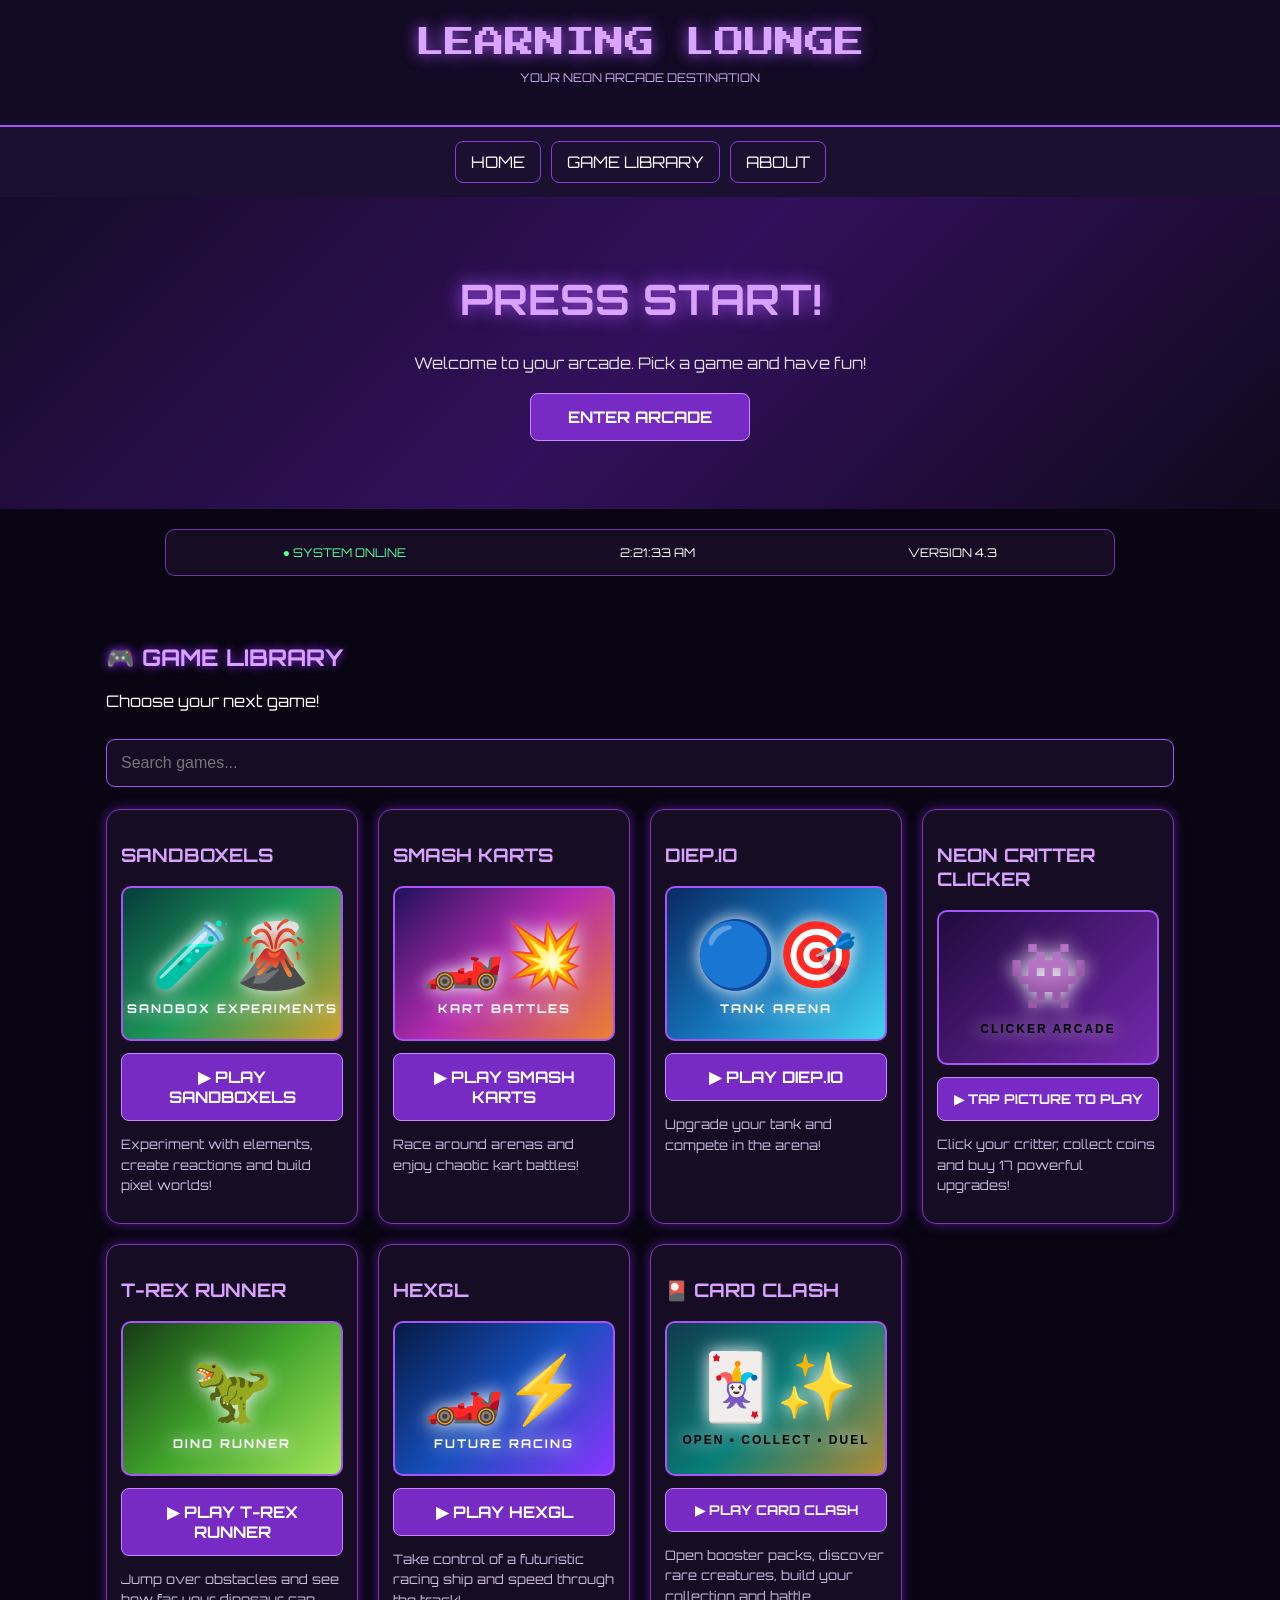
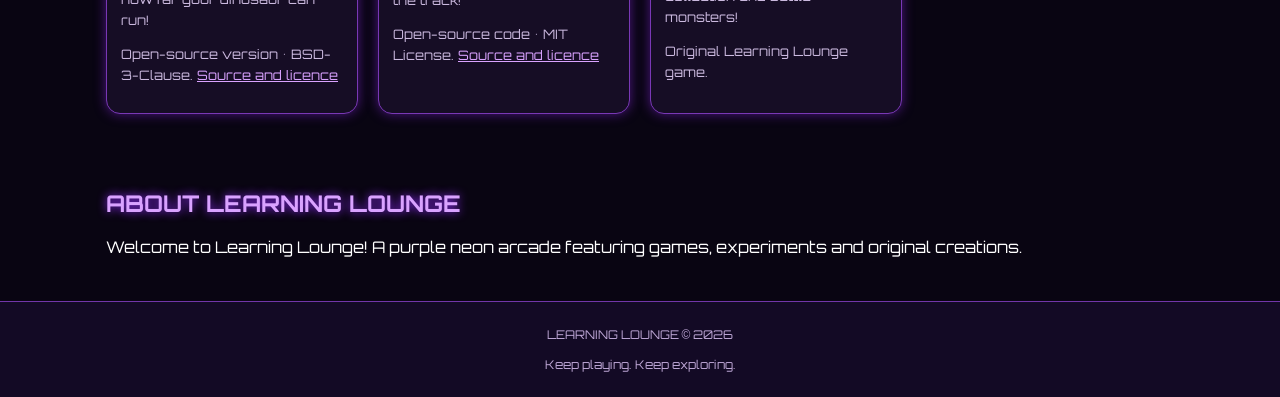
==== index.html @ 7ea5236a "index.html" ====
<!DOCTYPE html>
<html lang="en">
<head>
<meta charset="UTF-8">
<meta name="viewport" content="width=device-width, initial-scale=1">
<title>Learning Lounge 4.3</title>

<style>
@import url('https://fonts.googleapis.com/css2?family=Press+Start+2P&family=Orbitron:wght@400;700;900&display=swap');

*{box-sizing:border-box}

body{
  margin:0;
  background:#090512;
  color:white;
  font-family:Orbitron,Arial,sans-serif;
}

header{
  text-align:center;
  padding:28px 12px;
  background:#130a25;
  border-bottom:2px solid #a855f7;
}

.logo{
  color:#d8a5ff;
  font-family:'Press Start 2P',monospace;
  font-size:clamp(17px,4vw,30px);
  text-shadow:0 0 15px #a855f7;
}

header p{color:#c9a8e8;font-size:12px}

nav{
  display:flex;
  justify-content:center;
  flex-wrap:wrap;
  gap:10px;
  padding:14px;
  background:#1b1030;
}

nav a{
  color:white;
  text-decoration:none;
  padding:10px 15px;
  border:1px solid #873de0;
  border-radius:8px;
}

nav a:hover{background:#7628c9}

.hero{
  text-align:center;
  padding:48px 15px;
  background:linear-gradient(135deg,#160b29,#32105b,#10091d);
}

.hero h1{
  color:#d9a2ff;
  font-size:clamp(25px,5vw,42px);
  text-shadow:0 0 18px #a855f7;
}

.hero p{color:#ddd}

.status{
  margin:20px auto;
  max-width:950px;
  padding:15px;
  background:#160d25;
  border:1px solid #7136a9;
  border-radius:10px;
  display:flex;
  justify-content:space-around;
  flex-wrap:wrap;
  gap:10px;
  font-size:12px;
}

.online{color:#55ff9a}

section{
  max-width:1100px;
  margin:auto;
  padding:28px 16px;
}

.section-title{
  color:#d9a2ff;
  font-size:23px;
  text-shadow:0 0 10px #922cff;
}

#search{
  width:100%;
  padding:14px;
  margin:12px 0 22px;
  background:#160d25;
  border:1px solid #a855f7;
  border-radius:9px;
  color:white;
  font-size:16px;
}

.games{
  display:grid;
  grid-template-columns:repeat(auto-fit,minmax(230px,1fr));
  gap:20px;
}

.game-card{
  background:#160d25;
  border:1px solid #7938b5;
  border-radius:14px;
  padding:14px;
  box-shadow:0 0 12px #4c1680;
  transition:.2s;
}

.game-card:hover{
  transform:translateY(-4px);
  box-shadow:0 0 22px #963dff;
}

.game-card h3{color:#d9a2ff}

.game-card p{
  color:#cbb9df;
  font-size:13px;
  line-height:1.6;
}

.game-link{
  display:block;
  text-decoration:none;
  color:white;
}

.game-picture{
  height:155px;
  width:100%;
  border-radius:10px;
  border:2px solid #a855f7;
  display:flex;
  align-items:center;
  justify-content:center;
  flex-direction:column;
  gap:8px;
  overflow:hidden;
  font-size:65px;
  text-shadow:0 0 18px white;
  transition:.2s;
}

.game-picture:hover{filter:brightness(1.25)}

.game-picture small{
  font-size:12px;
  font-weight:bold;
  letter-spacing:2px;
}

.sandbox-art{background:linear-gradient(135deg,#063c3c,#1d9959,#d1a02b)}
.smash-art{background:linear-gradient(135deg,#21115c,#b52baf,#ed812e)}
.diep-art{background:linear-gradient(135deg,#092a63,#1675bc,#42d5ef)}
.critter-art{background:linear-gradient(135deg,#210b3e,#7427ad)}
.trex-art{background:linear-gradient(135deg,#153b16,#42a52c,#a5e65b)}
.hexgl-art{background:linear-gradient(135deg,#071b46,#174fbd,#8a35ff)}
.cards-art{background:linear-gradient(135deg,#123b50,#087e78,#b18b36)}

.play-button,.action-button{
  display:block;
  width:100%;
  margin-top:12px;
  padding:13px;
  background:#782ac5;
  border:1px solid #c78aff;
  border-radius:8px;
  color:white;
  font-weight:bold;
  text-align:center;
  cursor:pointer;
  font-family:Orbitron,Arial,sans-serif;
  text-decoration:none;
}

.play-button:hover,.action-button:hover{background:#a044ed}

.license-note{
  color:#a995bd;
  font-size:10px;
  line-height:1.5;
}

.license-note a{color:#d9a2ff}

.game-window{
  display:none;
  position:fixed;
  z-index:20;
  inset:0;
  background:#080410;
  overflow:auto;
  padding:12px;
}

.game-top{
  display:flex;
  align-items:center;
  justify-content:space-between;
  gap:8px;
  flex-wrap:wrap;
  max-width:1000px;
  margin:0 auto 15px;
}

.game-top h2{color:#d9a2ff;font-size:18px}

.game-top button{
  padding:10px;
  border:1px solid #a855f7;
  background:#35115b;
  color:white;
  border-radius:7px;
  cursor:pointer;
}

#clickerScreen{
  max-width:900px;
  margin:auto;
  text-align:center;
}

#coinCount{
  font-size:27px;
  color:#ffe66d;
  margin:15px;
}

.critter{
  font-size:100px;
  cursor:pointer;
  user-select:none;
  display:inline-block;
  padding:25px;
  border-radius:50%;
  background:#211039;
  border:3px solid #b45cff;
  box-shadow:0 0 30px #9b37ff;
  margin:20px;
  transition:.1s;
}

.critter:active{transform:scale(.92)}

.upgrades{
  display:grid;
  grid-template-columns:repeat(auto-fit,minmax(210px,1fr));
  gap:10px;
  margin:20px auto;
  text-align:left;
}

.upgrade{
  background:#190d2a;
  border:1px solid #7439a7;
  border-radius:9px;
  padding:12px;
}

.upgrade p{font-size:12px;color:#cbb9df}

.upgrade button{
  width:100%;
  margin-top:8px;
  padding:10px;
  background:#7025b5;
  color:white;
  border:0;
  border-radius:7px;
  cursor:pointer;
  font-weight:bold;
}

.upgrade button:disabled{opacity:.4;cursor:not-allowed}

#gameMessage{color:#cba3f4}

footer{
  text-align:center;
  padding:25px;
  background:#130a25;
  border-top:1px solid #7136a9;
  color:#bda6d5;
  font-size:12px;
}

/* CARD CLASH MONSTER THEME */

#cardGame{
  z-index:30;
  background:
    radial-gradient(ellipse at 50% 0%,#174b58 0%,#102b3a 38%,#07131f 100%);
}

#cardGame .game-top h2{color:#83f5df}

.card-game-content{
  max-width:1000px;
  margin:auto;
  text-align:center;
}

.card-logo{
  font-family:'Press Start 2P',monospace;
  color:#8effe6;
  font-size:clamp(20px,5vw,32px);
  text-shadow:0 0 18px #00d9bd;
  margin:25px 0;
}

.card-coins{
  color:#ffe66d;
  font-size:23px;
  font-weight:bold;
  margin:18px;
}

.card-tabs{
  display:flex;
  justify-content:center;
  flex-wrap:wrap;
  gap:9px;
  margin:20px 0;
}

.card-tabs button{
  padding:12px 16px;
  background:#123744;
  border:1px solid #3b9998;
  border-radius:8px;
  color:white;
  font-family:Orbitron;
  font-weight:bold;
  cursor:pointer;
}

.card-tabs button.active,
.card-tabs button:hover{background:#087e78}

.card-panel{
  display:none;
  background:linear-gradient(145deg,#102b3a,#0a1b29);
  border:1px solid #327b83;
  border-radius:14px;
  padding:18px;
  margin:15px 0;
  box-shadow:0 0 15px #00b9aa22;
}

.card-panel.active{display:block}

.card-button{
  padding:13px 20px;
  background:linear-gradient(90deg,#087e78,#16b6a2);
  color:white;
  border:1px solid #8effe6;
  border-radius:9px;
  font-family:Orbitron;
  font-weight:bold;
  cursor:pointer;
  margin:7px;
}

.card-button:disabled{opacity:.4;cursor:not-allowed}
.card-button:hover:not(:disabled){filter:brightness(1.2)}

.card-grid{
  display:grid;
  grid-template-columns:repeat(auto-fit,minmax(145px,1fr));
  gap:13px;
  margin-top:18px;
}

.collect-card{
  min-width:0;
  border:2px solid #777;
  border-radius:11px;
  padding:12px 7px;
  background:linear-gradient(160deg,#193d4b,#0b1b29);
  position:relative;
  overflow:hidden;
}

.collect-card h3{
  font-size:12px;
  margin:5px 0;
}

.collect-card p{
  font-size:10px;
  color:#d5c7e4;
  margin:6px 0;
}

.collect-card button{
  width:100%;
  padding:9px 3px;
  margin-top:7px;
  border:0;
  border-radius:6px;
  background:#087e78;
  color:white;
  font-family:Orbitron;
  font-size:10px;
  cursor:pointer;
}

.collect-card button:disabled{
  opacity:.4;
  cursor:not-allowed;
}

.creature-art{
  height:110px;
  display:flex;
  justify-content:center;
  align-items:center;
  margin:9px 0;
  border-radius:10px;
  font-size:68px;
  background:radial-gradient(circle,#5c9fa0,#214c5a 55%,#102532);
  text-shadow:0 5px 12px #000;
  box-shadow:inset 0 0 18px #80fff044;
}

.rarity-common{border-color:#aeb5c2}
.rarity-uncommon{border-color:#45d483}
.rarity-rare{border-color:#42a5ff}
.rarity-epic{border-color:#bd72ff;box-shadow:0 0 10px #8739c9}
.rarity-legendary{border-color:#ffd04c;box-shadow:0 0 12px #b77a17}
.rarity-mythic{border-color:#ff668e;box-shadow:0 0 15px #ff336e}
.rarity-godly{border-color:#ffb52e;box-shadow:0 0 20px #ffb52e;animation:godlyGlow 1.5s infinite alternate}
.rarity-secret{border-color:#ff347e;box-shadow:0 0 20px #a000ff;animation:secretGlow 1.2s infinite alternate}

.rarity-common .creature-art{background:linear-gradient(145deg,#354957,#8a9da6)}
.rarity-uncommon .creature-art{background:linear-gradient(145deg,#075a45,#3edc94)}
.rarity-rare .creature-art{background:linear-gradient(145deg,#104b91,#48baff)}
.rarity-epic .creature-art{background:linear-gradient(145deg,#492080,#b65cff)}
.rarity-legendary .creature-art{background:linear-gradient(145deg,#9a5b0c,#ffdb65)}
.rarity-mythic .creature-art{background:linear-gradient(145deg,#81204e,#ff75ba)}
.rarity-godly .creature-art{background:linear-gradient(145deg,#80600b,#fff09b)}
.rarity-secret .creature-art{background:linear-gradient(145deg,#241047,#a60070,#101020)}

@keyframes godlyGlow{
  from{box-shadow:0 0 8px #ffb52e}
  to{box-shadow:0 0 28px #fff000}
}

@keyframes secretGlow{
  from{box-shadow:0 0 10px #a000ff}
  to{box-shadow:0 0 30px #ff347e}
}

.rarity-label{
  font-size:10px;
  font-weight:bold;
  letter-spacing:1px;
}

.rarity-godly .rarity-label{color:#ffc84d}
.rarity-secret .rarity-label{color:#ff63a6}
.rarity-legendary .rarity-label{color:#ffdc65}
.rarity-mythic .rarity-label{color:#ff83a6}
.rarity-epic .rarity-label{color:#d49aff}
.rarity-rare .rarity-label{color:#70c5ff}
.rarity-uncommon .rarity-label{color:#65ed9a}

#packResults{
  display:grid;
  grid-template-columns:repeat(auto-fit,minmax(125px,1fr));
  gap:12px;
  margin:20px 0;
}

.pack-result-card{
  border:2px solid #888;
  border-radius:10px;
  padding:12px 5px;
  background:linear-gradient(160deg,#193d4b,#0b1b29);
  animation:reveal .4s ease-out;
}

@keyframes reveal{
  from{transform:scale(.5) rotateY(90deg);opacity:0}
  to{transform:scale(1);opacity:1}
}

.pack-result-card .creature-art{font-size:50px}
.pack-result-card h3{font-size:11px}
.pack-result-card p{font-size:10px}

#packMessage{
  min-height:25px;
  color:#b9fff0;
  font-size:13px;
}

.card-info{
  color:#a9d8d7;
  font-size:12px;
  line-height:1.7;
}

.card-empty{
  color:#a995bd;
  padding:25px;
}

/* FREE PACK COOLDOWN */

#superPackTimer{
  min-height:18px;
  margin:8px 0 0;
  color:#8effe6;
  font-size:10px;
  line-height:1.5;
}

/* DUEL ARENA */

#duelSetup,#duelBattle{
  max-width:850px;
  margin:auto;
}

.duel-pick-grid{
  display:grid;
  grid-template-columns:repeat(auto-fit,minmax(135px,1fr));
  gap:10px;
  margin:18px 0;
}

.duel-pick{
  background:#142f3c;
  border:2px solid #347d86;
  border-radius:12px;
  padding:12px 5px;
  color:white;
  cursor:pointer;
  font-family:Orbitron;
}

.duel-pick.selected{
  border-color:#8effe6;
  background:#12665f;
  box-shadow:0 0 14px #00d9bd88;
}

.duel-pick .creature-art{
  font-size:42px;
  height:70px;
}

.duel-fighters{
  display:grid;
  grid-template-columns:1fr 1fr;
  gap:12px;
  margin:20px 0;
}

.duel-fighter{
  background:#142f3c;
  border:2px solid #347d86;
  border-radius:12px;
  padding:12px;
  min-width:0;
}

.duel-fighter.active-fighter{
  border-color:#8effe6;
  box-shadow:0 0 15px #00d9bd66;
}

.duel-monster{
  font-size:65px;
  margin:10px;
}

.duel-health{
  width:100%;
  height:15px;
  background:#07131f;
  border-radius:20px;
  overflow:hidden;
  border:1px solid #56848b;
}

.duel-health-fill{
  height:100%;
  width:100%;
  background:linear-gradient(90deg,#13b96e,#8cff9e);
  transition:width .3s;
}

.duel-actions{
  display:flex;
  justify-content:center;
  flex-wrap:wrap;
  gap:8px;
  margin:18px 0;
}

.duel-log{
  min-height:65px;
  padding:14px;
  background:#071c28;
  border:1px solid #347d86;
  border-radius:10px;
  color:#b9fff0;
  line-height:1.7;
}

.duel-info{
  color:#a9d8d7;
  font-size:12px;
  line-height:1.7;
}

#duelMessage{
  color:#8effe6;
  min-height:25px;
}

@media(max-width:500px){
  .card-grid{grid-template-columns:repeat(2,minmax(0,1fr))}
  .card-panel{padding:12px}
  .card-tabs button{padding:10px;font-size:11px}
  .duel-fighters{grid-template-columns:1fr 1fr}
  .duel-monster{font-size:48px}
}
</style>
</head>

<body>

<header>
  <div class="logo">LEARNING LOUNGE</div>
  <p>YOUR NEON ARCADE DESTINATION</p>
</header>

<nav>
  <a href="#home">HOME</a>
  <a href="#library">GAME LIBRARY</a>
  <a href="#about">ABOUT</a>
</nav>

<div class="hero" id="home">
  <h1>PRESS START!</h1>
  <p>Welcome to your arcade. Pick a game and have fun!</p>
  <a class="play-button" href="#library" style="max-width:220px;margin:20px auto">
    ENTER ARCADE
  </a>
</div>

<div class="status">
  <span class="online">● SYSTEM ONLINE</span>
  <span id="clock">LOADING CLOCK...</span>
  <span>VERSION 4.3</span>
</div>

<section id="library">
  <h2 class="section-title">🎮 GAME LIBRARY</h2>
  <p>Choose your next game!</p>

  <input id="search" type="text"
    placeholder="Search games..."
    oninput="searchGames()">

  <div class="games" id="gameList">

    <div class="game-card" data-name="sandboxels sandbox simulation">
      <h3>SANDBOXELS</h3>
      <a class="game-link" href="https://neal.fun/sandboxels/" target="_blank" rel="noopener noreferrer">
        <div class="game-picture sandbox-art">🧪🌋<small>SANDBOX EXPERIMENTS</small></div>
        <span class="play-button">▶ PLAY SANDBOXELS</span>
      </a>
      <p>Experiment with elements, create reactions and build pixel worlds!</p>
    </div>

    <div class="game-card" data-name="smash karts racing cars battle">
      <h3>SMASH KARTS</h3>
      <a class="game-link" href="https://smashkarts.io/" target="_blank" rel="noopener noreferrer">
        <div class="game-picture smash-art">🏎️💥<small>KART BATTLES</small></div>
        <span class="play-button">▶ PLAY SMASH KARTS</span>
      </a>
      <p>Race around arenas and enjoy chaotic kart battles!</p>
    </div>

    <div class="game-card" data-name="diep io tank shooter">
      <h3>DIEP.IO</h3>
      <a class="game-link" href="https://diep.io/" target="_blank" rel="noopener noreferrer">
        <div class="game-picture diep-art">🔵🎯<small>TANK ARENA</small></div>
        <span class="play-button">▶ PLAY DIEP.IO</span>
      </a>
      <p>Upgrade your tank and compete in the arena!</p>
    </div>

    <div class="game-card" data-name="neon critter clicker arcade">
      <h3>NEON CRITTER CLICKER</h3>
      <button onclick="openGame()" style="padding:0;border:0;background:none;width:100%;cursor:pointer">
        <div class="game-picture critter-art">👾<small>CLICKER ARCADE</small></div>
        <span class="play-button">▶ TAP PICTURE TO PLAY</span>
      </button>
      <p>Click your critter, collect coins and buy 17 powerful upgrades!</p>
    </div>

    <div class="game-card" data-name="t rex trex dinosaur runner running">
      <h3>T-REX RUNNER</h3>
      <a class="game-link" href="https://wayou.github.io/t-rex-runner/" target="_blank" rel="noopener noreferrer">
        <div class="game-picture trex-art">🦖<small>DINO RUNNER</small></div>
        <span class="play-button">▶ PLAY T-REX RUNNER</span>
      </a>
      <p>Jump over obstacles and see how far your dinosaur can run!</p>
      <p class="license-note">
        Open-source version • BSD-3-Clause.
        <a href="https://github.com/wayou/t-rex-runner" target="_blank" rel="noopener noreferrer">Source and licence</a>
      </p>
    </div>

    <div class="game-card" data-name="hexgl racing futuristic spaceship race">
      <h3>HEXGL</h3>
      <a class="game-link" href="https://hexgl.bkcore.com/play/" target="_blank" rel="noopener noreferrer">
        <div class="game-picture hexgl-art">🏎️⚡<small>FUTURE RACING</small></div>
        <span class="play-button">▶ PLAY HEXGL</span>
      </a>
      <p>Take control of a futuristic racing ship and speed through the track!</p>
      <p class="license-note">
        Open-source code • MIT License.
        <a href="https://github.com/BKcore/HexGL" target="_blank" rel="noopener noreferrer">Source and licence</a>
      </p>
    </div>

    <div class="game-card" data-name="card clash trading cards booster pack collector monster duel">
      <h3>🎴 CARD CLASH</h3>
      <button onclick="openCardClash()" style="padding:0;border:0;background:none;width:100%;cursor:pointer">
        <div class="game-picture cards-art">🃏✨<small>OPEN • COLLECT • DUEL</small></div>
        <span class="play-button">▶ PLAY CARD CLASH</span>
      </button>
      <p>Open booster packs, discover rare creatures, build your collection and battle monsters!</p>
      <p class="license-note">Original Learning Lounge game.</p>
    </div>

  </div>
</section>

<section id="about">
  <h2 class="section-title">ABOUT LEARNING LOUNGE</h2>
  <p>
    Welcome to Learning Lounge! A purple neon arcade
    featuring games, experiments and original creations.
  </p>
</section>

<footer>
  LEARNING LOUNGE © 2026<br><br>
  Keep playing. Keep exploring.
</footer>


<!-- NEON CRITTER CLICKER WINDOW -->

<div class="game-window" id="clickerGame">
  <div class="game-top">
    <h2>👾 NEON CRITTER CLICKER</h2>
    <div>
      <button onclick="fullscreenGame()">⛶ FULL SCREEN</button>
      <button onclick="closeGame()">✕ CLOSE GAME</button>
    </div>
  </div>

  <div id="clickerScreen">
    <h2>CLICK THE CRITTER!</h2>
    <div id="coinCount">🪙 0 Coins</div>
    <div class="critter" onclick="clickCritter()">👾</div>
    <p id="gameMessage">Your adventure starts here!</p>
    <p id="powerText">Click power: 1 | Auto coins: 0/sec</p>
    <h2 style="color:#d9a2ff">UPGRADES SHOP</h2>
    <div class="upgrades" id="upgradeList"></div>
    <button class="action-button" onclick="resetGame()">RESET GAME</button>
  </div>
</div>


<!-- CARD CLASH GAME WINDOW -->

<div class="game-window" id="cardGame">

  <div class="game-top">
    <h2>🎴 CARD CLASH</h2>
    <div>
      <button onclick="cardFullscreen()">⛶ FULL SCREEN</button>
      <button onclick="closeCardClash()">✕ CLOSE GAME</button>
    </div>
  </div>

  <div class="card-game-content">

    <div class="card-logo">CARD CLASH</div>
    <div class="card-coins" id="cardCoins">🪙 500 COINS</div>

    <div class="card-tabs">
      <button class="active" onclick="showCardTab('shop',this)">🛒 SHOP</button>
      <button onclick="showCardTab('collection',this)">📚 COLLECTION</button>
      <button onclick="showCardTab('duel',this)">⚔️ DUEL</button>
      <button onclick="showCardTab('odds',this)">✨ ODDS</button>
    </div>

    <!-- SHOP -->

    <div class="card-panel active" id="cardShop">
      <h2>🎁 BOOSTER PACK SHOP</h2>
      <p class="card-info">
        Paid packs contain 5 random creature cards.
        The free Super Common Pack contains 1 card and has a 60-second cooldown.
      </p>

      <div class="card-grid">

        <div class="collect-card rarity-common">
          <div class="creature-art">🟢</div>
          <h3>SUPER COMMON</h3>
          <p>FREE • 1 Common card</p>
          <button id="superPackButton" onclick="openPack('super')">CLAIM FREE PACK</button>
          <p id="superPackTimer">Free pack ready!</p>
        </div>

        <div class="collect-card rarity-common">
          <div class="creature-art">📦</div>
          <h3>COMMON PACK</h3>
          <p>50 coins • Better Uncommon odds</p>
          <button onclick="openPack('common')">BUY FOR 50</button>
        </div>

        <div class="collect-card rarity-uncommon">
          <div class="creature-art">🍀</div>
          <h3>UNCOMMON PACK</h3>
          <p>100 coins • Better Rare odds</p>
          <button onclick="openPack('uncommon')">BUY FOR 100</button>
        </div>

        <div class="collect-card rarity-rare">
          <div class="creature-art">💎</div>
          <h3>RARE PACK</h3>
          <p>200 coins • Better Legendary odds</p>
          <button onclick="openPack('rare')">BUY FOR 200</button>
        </div>

        <div class="collect-card rarity-legendary">
          <div class="creature-art">🔥</div>
          <h3>LEGENDARY PACK</h3>
          <p>500 coins • Better high-rarity odds</p>
          <button onclick="openPack('legendary')">BUY FOR 500</button>
        </div>

        <div class="collect-card rarity-secret">
          <div class="creature-art">👁️</div>
          <h3>MYSTERY PACK</h3>
          <p>2,000 coins • Best overall odds</p>
          <button onclick="openPack('mystery')">BUY FOR 2,000</button>
        </div>

      </div>

      <p id="packMessage">Choose a pack and see what you discover!</p>
      <div id="packResults"></div>
    </div>

    <!-- COLLECTION -->

    <div class="card-panel" id="cardCollection">
      <h2>YOUR COLLECTION</h2>
      <p class="card-info" id="collectionStats">
        You have discovered 0 cards.
      </p>

      <button class="card-button" onclick="sellDuplicates()">💰 SELL ALL DUPLICATES</button>
      <div class="card-grid" id="collectionGrid"></div>
    </div>

    <!-- DUEL ARENA -->

    <div class="card-panel" id="cardDuel">
      <h2>⚔️ MONSTER DUEL ARENA</h2>
      <p class="duel-info">
        Choose three monsters from your collection and battle
        the computer for coins!
      </p>

      <p id="duelStreak" class="duel-info">🔥 Win streak: 0</p>

      <div id="duelSetup">
        <h3>CHOOSE YOUR TEAM</h3>
        <p id="duelSelectionText" class="duel-info">Select 3 monsters.</p>
        <div class="duel-pick-grid" id="duelPickGrid"></div>
        <button class="card-button" onclick="startDuel()">⚔️ START DUEL</button>
      </div>

      <div id="duelBattle" style="display:none">
        <h3>YOUR MONSTER VS ENEMY</h3>

        <div class="duel-fighters">
          <div class="duel-fighter" id="playerFighter">
            <strong id="playerName">Your Monster</strong>
            <div class="duel-monster" id="playerEmoji">🐺</div>
            <p id="playerHPText">100 / 100 HP</p>
            <div class="duel-health">
              <div class="duel-health-fill" id="playerHPBar"></div>
            </div>
          </div>

          <div class="duel-fighter" id="enemyFighter">
            <strong id="enemyName">Enemy Monster</strong>
            <div class="duel-monster" id="enemyEmoji">👹</div>
            <p id="enemyHPText">100 / 100 HP</p>
            <div class="duel-health">
              <div class="duel-health-fill" id="enemyHPBar"></div>
            </div>
          </div>
        </div>

        <p id="duelTurn" class="duel-info">Your turn!</p>

        <div class="duel-actions">
          <button class="card-button" id="attackButton" onclick="duelAttack()">⚔️ ATTACK</button>
          <button class="card-button" id="specialButton" onclick="duelSpecial()">✨ SPECIAL</button>
        </div>

        <div class="duel-log" id="duelLog">The battle is starting!</div>
      </div>

      <p id="duelMessage"></p>
    </div>

    <!-- ODDS -->

    <div class="card-panel" id="cardOdds">
      <h2>✨ PACK DROP CHANCES</h2>
      <p class="card-info">
        These are the chances for each individual card.
        Paid packs contain five separate card rolls.
        The free Super Common Pack contains one card.
      </p>

      <div class="card-grid">

        <div class="collect-card rarity-common">
          <div class="creature-art">🟢</div>
          <h3>SUPER COMMON</h3>
          <p>Common: 100%</p>
        </div>

        <div class="collect-card rarity-common">
          <div class="creature-art">📦</div>
          <h3>COMMON PACK</h3>
          <p>Common: 75%</p>
          <p>Uncommon: 20%</p>
          <p>Rare: 5%</p>
        </div>

        <div class="collect-card rarity-uncommon">
          <div class="creature-art">🍀</div>
          <h3>UNCOMMON PACK</h3>
          <p>Common: 45%</p>
          <p>Uncommon: 40%</p>
          <p>Rare: 12%</p>
          <p>Epic: 3%</p>
        </div>

        <div class="collect-card rarity-rare">
          <div class="creature-art">💎</div>
          <h3>RARE PACK</h3>
          <p>Common: 25%</p>
          <p>Uncommon: 35%</p>
          <p>Rare: 25%</p>
          <p>Epic: 12%</p>
          <p>Legendary: 3%</p>
        </div>

        <div class="collect-card rarity-legendary">
          <div class="creature-art">🔥</div>
          <h3>LEGENDARY PACK</h3>
          <p>Common: 10%</p>
          <p>Uncommon: 20%</p>
          <p>Rare: 30%</p>
          <p>Epic: 22%</p>
          <p>Legendary: 14%</p>
          <p>Mythic: 3%</p>
          <p>Godly: 1%</p>
        </div>

        <div class="collect-card rarity-secret">
          <div class="creature-art">👁️</div>
          <h3>MYSTERY PACK</h3>
          <p>Common: 5%</p>
          <p>Uncommon: 10%</p>
          <p>Rare: 20%</p>
          <p>Epic: 25%</p>
          <p>Legendary: 20%</p>
          <p>Mythic: 12%</p>
          <p>Godly: 6%</p>
          <p>Secret: 2%</p>
        </div>

      </div>
    </div>

  </div>
</div>


<script>

// CLOCK

function updateClock(){
  document.getElementById("clock").textContent =
    new Date().toLocaleTimeString();
}

setInterval(updateClock,1000);
updateClock();


// SEARCH

function searchGames(){
  const query=document.getElementById("search").value.toLowerCase();

  document.querySelectorAll(".game-card").forEach(card=>{
    card.style.display =
      card.dataset.name.includes(query) ? "block" : "none";
  });
}


// NEON CRITTER GAME WINDOW

function openGame(){
  document.getElementById("clickerGame").style.display="block";
  renderUpgrades();
}

function closeGame(){
  document.getElementById("clickerGame").style.display="none";

  if(document.fullscreenElement){
    document.exitFullscreen().catch(()=>{});
  }
}

function fullscreenGame(){
  const screen=document.getElementById("clickerGame");

  if(!document.fullscreenElement){
    screen.requestFullscreen?.().catch(()=>{});
  }else{
    document.exitFullscreen?.().catch(()=>{});
  }
}


// CLICKER SAVE

const SAVE_KEY="neonCritterSave";
let coins=0;
let levels={};


// 17 UPGRADES

const upgrades=[
  {name:"Power Click",desc:"+1 coin per click",cost:25,click:1},
  {name:"Auto Clicker",desc:"+1 coin per second",cost:50,auto:1},
  {name:"Mega Finger",desc:"+3 coins per click",cost:150,click:3},
  {name:"Coin Magnet",desc:"+3 coins per second",cost:250,auto:3},
  {name:"Super Tap",desc:"+7 coins per click",cost:500,click:7},
  {name:"Neon Generator",desc:"+8 coins per second",cost:900,auto:8},
  {name:"Crystal Gloves",desc:"+15 coins per click",cost:1800,click:15},
  {name:"Robot Helper",desc:"+20 coins per second",cost:3500,auto:20},
  {name:"Turbo Touch",desc:"+35 coins per click",cost:7000,click:35},
  {name:"Power Plant",desc:"+45 coins per second",cost:14000,auto:45},
  {name:"Golden Fingers",desc:"+80 coins per click",cost:28000,click:80},
  {name:"Coin Factory",desc:"+100 coins per second",cost:55000,auto:100},
  {name:"Galaxy Touch",desc:"+200 coins per click",cost:110000,click:200},
  {name:"Space Machine",desc:"+250 coins per second",cost:220000,auto:250},
  {name:"Quantum Click",desc:"+500 coins per click",cost:450000,click:500},
  {name:"Neon Overlord",desc:"+1,000 coins per second",cost:900000,auto:1000},
  {name:"Ultimate Critter",desc:"+2,500 coins per click",cost:2000000,click:2500}
];

function loadGame(){
  try{
    const saved=JSON.parse(localStorage.getItem(SAVE_KEY));
    if(saved){
      coins=Number(saved.coins)||0;
      levels=saved.levels||{};
    }
  }catch(e){
    coins=0;
    levels={};
  }

  renderUpgrades();
  updateStats();
}

function saveGame(){
  localStorage.setItem(SAVE_KEY,JSON.stringify({coins,levels}));
}

function getCost(index){
  return Math.floor(upgrades[index].cost*Math.pow(1.65,levels[index]||0));
}

function getClickPower(){
  return 1+upgrades.reduce((total,item,index)=>{
    return total+(item.click||0)*(levels[index]||0);
  },0);
}

function getAutoPower(){
  return upgrades.reduce((total,item,index)=>{
    return total+(item.auto||0)*(levels[index]||0);
  },0);
}

function clickCritter(){
  coins+=getClickPower();
  updateStats();
  saveGame();
}

function buyUpgrade(index){
  const cost=getCost(index);
  if(coins<cost)return;

  coins-=cost;
  levels[index]=(levels[index]||0)+1;

  renderUpgrades();
  updateStats();
  saveGame();

  document.getElementById("gameMessage").textContent =
    upgrades[index].name+" upgraded!";
}

function renderUpgrades(){
  const list=document.getElementById("upgradeList");
  if(!list)return;
  list.innerHTML="";

  upgrades.forEach((item,index)=>{
    const level=levels[index]||0;
    const cost=getCost(index);

    const card=document.createElement("div");
    card.className="upgrade";

    const title=document.createElement("strong");
    title.textContent=item.name;

    const description=document.createElement("p");
    description.textContent=item.desc;

    const levelText=document.createElement("p");
    levelText.textContent="Level: "+level;

    const button=document.createElement("button");
    button.textContent="BUY - "+cost.toLocaleString()+" coins";
    button.disabled=coins<cost;
    button.onclick=()=>buyUpgrade(index);

    card.append(title,description,levelText,button);
    list.appendChild(card);
  });
}

function updateStats(){
  document.getElementById("coinCount").textContent =
    "🪙 "+Math.floor(coins).toLocaleString()+" Coins";

  document.getElementById("powerText").textContent =
    "Click power: "+getClickPower().toLocaleString()+
    " | Auto coins: "+getAutoPower().toLocaleString()+"/sec";

  renderUpgrades();
}

function resetGame(){
  if(!confirm("Are you sure you want to reset your game?"))return;
  coins=0;
  levels={};
  saveGame();
  updateStats();
  document.getElementById("gameMessage").textContent="Fresh start!";
}

setInterval(()=>{
  coins+=getAutoPower();
  updateStats();
  saveGame();
},1000);


// =================================
// CARD CLASH - ORIGINAL CARD GAME
// =================================

const CARD_SAVE_KEY="cardClashSave";
const FREE_PACK_COOLDOWN_KEY="cardClashFreePackCooldown";
const FREE_PACK_COOLDOWN_MS=60000;

let cardCoins=500;
let collection={};
let lastPack=[];
let duelStreak=0;

let nextFreePackTime=0;
let freePackTimerInterval=null;


// ORIGINAL CREATURE CARDS

const creatureCards=[
  {id:"embercub",name:"Ember Cub",emoji:"🦊",rarity:"Common"},
  {id:"leafling",name:"Leafling",emoji:"🌱",rarity:"Common"},
  {id:"bubbletoad",name:"Bubble Toad",emoji:"🐸",rarity:"Common"},
  {id:"rockpup",name:"Rock Pup",emoji:"🐶",rarity:"Uncommon"},
  {id:"stormbird",name:"Storm Bird",emoji:"🐦",rarity:"Uncommon"},
  {id:"frostkit",name:"Frost Kit",emoji:"🐱",rarity:"Uncommon"},
  {id:"flamewolf",name:"Flame Wolf",emoji:"🐺",rarity:"Rare"},
  {id:"thunderhorn",name:"Thunderhorn",emoji:"🦏",rarity:"Rare"},
  {id:"coraldragon",name:"Coral Dragon",emoji:"🐉",rarity:"Rare"},
  {id:"shadowfang",name:"Shadow Fang",emoji:"🐈‍⬛",rarity:"Epic"},
  {id:"crystalowl",name:"Crystal Owl",emoji:"🦉",rarity:"Epic"},
  {id:"magmarex",name:"Magma Rex",emoji:"🦖",rarity:"Epic"},
  {id:"sunphoenix",name:"Sun Phoenix",emoji:"🔥",rarity:"Legendary"},
  {id:"moonserpent",name:"Moon Serpent",emoji:"🐍",rarity:"Legendary"},
  {id:"stargriffin",name:"Star Griffin",emoji:"🦅",rarity:"Legendary"},
  {id:"voidtitan",name:"Void Titan",emoji:"👹",rarity:"Mythic"},
  {id:"galaxydrake",name:"Galaxy Drake",emoji:"🐲",rarity:"Mythic"},
  {id:"aurorabeast",name:"Aurora Beast",emoji:"🦄",rarity:"Mythic"},
  {id:"celestialking",name:"Celestial King",emoji:"👑",rarity:"Godly"},
  {id:"goldenhydra",name:"Golden Hydra",emoji:"🐉",rarity:"Godly"},
  {id:"cosmicemperor",name:"Cosmic Emperor",emoji:"🌌",rarity:"Godly"},
  {id:"unknownone",name:"The Unknown",emoji:"👁️",rarity:"Secret"},
  {id:"glitchbeast",name:"Glitch Beast",emoji:"👾",rarity:"Secret"},
  {id:"ancientzero",name:"Ancient Zero",emoji:"💀",rarity:"Secret"}
];


// ORIGINAL RARITY AND SELL VALUES

const rarityOdds=[
  {name:"Common",chance:55,min:1,max:5},
  {name:"Uncommon",chance:25,min:5,max:15},
  {name:"Rare",chance:12,min:15,max:50},
  {name:"Epic",chance:5,min:50,max:150},
  {name:"Legendary",chance:2,min:150,max:500},
  {name:"Mythic",chance:0.8,min:500,max:2000},
  {name:"Godly",chance:0.18,min:2000,max:10000},
  {name:"Secret",chance:0.02,min:10000,max:50000}
];


// CARD SAVE SYSTEM

function loadCardGame(){
  try{
    const saved=JSON.parse(localStorage.getItem(CARD_SAVE_KEY));

    if(saved){
      cardCoins=Number(saved.cardCoins)||0;
      collection=saved.collection||{};
      duelStreak=Number(saved.duelStreak)||0;
    }
  }catch(e){
    cardCoins=500;
    collection={};
    duelStreak=0;
  }

  // Keep existing cards sellable and prepare copy tracking.
  // Older saves are treated as previously owned paid cards.
  Object.values(collection).forEach(card=>{
    if(!Number.isFinite(Number(card.sellableCount))){
      card.sellableCount=Number(card.count)||0;
    }

    if(!Number.isFinite(Number(card.freeCount))){
      card.freeCount=0;
    }

    card.sellableCount=Number(card.sellableCount);
    card.freeCount=Number(card.freeCount);
  });

  // Load the free pack cooldown separately from the card save.
  try{
    const savedCooldown=Number(
      localStorage.getItem(FREE_PACK_COOLDOWN_KEY)
    );

    nextFreePackTime=
      Number.isFinite(savedCooldown)&&savedCooldown>Date.now()
      ?savedCooldown:0;
  }catch(e){
    nextFreePackTime=0;
  }

  updateCardCoins();
  renderCollection();
}

function saveCardGame(){
  localStorage.setItem(
    CARD_SAVE_KEY,
    JSON.stringify({cardCoins,collection,duelStreak})
  );
}


// FREE PACK COOLDOWN SYSTEM

function saveFreePackCooldown(){
  try{
    localStorage.setItem(
      FREE_PACK_COOLDOWN_KEY,
      String(nextFreePackTime)
    );
  }catch(e){}
}

function formatCooldown(milliseconds){
  const totalSeconds=Math.ceil(milliseconds/1000);
  const minutes=Math.floor(totalSeconds/60);
  const seconds=totalSeconds%60;

  return minutes+":"+String(seconds).padStart(2,"0");
}

function updateFreePackButton(){
  const button=document.getElementById("superPackButton");
  const timer=document.getElementById("superPackTimer");

  if(!button||!timer)return;

  const remaining=Math.max(0,nextFreePackTime-Date.now());

  if(remaining>0){
    const displayTime=formatCooldown(remaining);

    button.disabled=true;
    button.textContent="WAIT "+displayTime;
    timer.textContent="Next free pack in "+displayTime;
  }else{
    if(nextFreePackTime!==0){
      nextFreePackTime=0;

      try{
        localStorage.removeItem(FREE_PACK_COOLDOWN_KEY);
      }catch(e){}
    }

    button.disabled=false;
    button.textContent="CLAIM FREE PACK";
    timer.textContent="Free pack ready!";
  }
}

function startFreePackTimer(){
  if(freePackTimerInterval){
    clearInterval(freePackTimerInterval);
  }

  updateFreePackButton();

  freePackTimerInterval=setInterval(()=>{
    updateFreePackButton();
  },1000);
}


// OPEN AND CLOSE CARD GAME

function openCardClash(){
  document.getElementById("cardGame").style.display="block";
  updateCardCoins();
  renderCollection();
  updateFreePackButton();
}

function closeCardClash(){
  document.getElementById("cardGame").style.display="none";

  if(document.fullscreenElement){
    document.exitFullscreen().catch(()=>{});
  }
}

function cardFullscreen(){
  const screen=document.getElementById("cardGame");

  if(!document.fullscreenElement){
    screen.requestFullscreen?.().catch(()=>{});
  }else{
    document.exitFullscreen?.().catch(()=>{});
  }
}


// CARD GAME TABS

function showCardTab(tab,button){
  document.querySelectorAll("#cardGame .card-panel").forEach(panel=>{
    panel.classList.remove("active");
  });

  document.querySelectorAll("#cardGame .card-tabs button").forEach(btn=>{
    btn.classList.remove("active");
  });

  const panels={
    shop:"cardShop",
    collection:"cardCollection",
    duel:"cardDuel",
    odds:"cardOdds"
  };

  document.getElementById(panels[tab]).classList.add("active");
  button.classList.add("active");

  if(tab==="duel"){
    renderDuelChoices();
  }

  if(tab==="shop"){
    updateFreePackButton();
  }
}


// UPDATE COINS

function updateCardCoins(){
  document.getElementById("cardCoins").textContent =
    "🪙 "+cardCoins.toLocaleString()+" COINS";
}


// =================================
// SIX DIFFERENT BOOSTER PACKS
// =================================

const packTypes={
  super:{
    name:"Super Common",
    cost:0,
    odds:[
      {name:"Common",chance:100}
    ]
  },

  common:{
    name:"Common",
    cost:50,
    odds:[
      {name:"Common",chance:75},
      {name:"Uncommon",chance:20},
      {name:"Rare",chance:5}
    ]
  },

  uncommon:{
    name:"Uncommon",
    cost:100,
    odds:[
      {name:"Common",chance:45},
      {name:"Uncommon",chance:40},
      {name:"Rare",chance:12},
      {name:"Epic",chance:3}
    ]
  },

  rare:{
    name:"Rare",
    cost:200,
    odds:[
      {name:"Common",chance:25},
      {name:"Uncommon",chance:35},
      {name:"Rare",chance:25},
      {name:"Epic",chance:12},
      {name:"Legendary",chance:3}
    ]
  },

  legendary:{
    name:"Legendary",
    cost:500,
    odds:[
      {name:"Common",chance:10},
      {name:"Uncommon",chance:20},
      {name:"Rare",chance:30},
      {name:"Epic",chance:22},
      {name:"Legendary",chance:14},
      {name:"Mythic",chance:3},
      {name:"Godly",chance:1}
    ]
  },

  mystery:{
    name:"Mystery",
    cost:2000,
    odds:[
      {name:"Common",chance:5},
      {name:"Uncommon",chance:10},
      {name:"Rare",chance:20},
      {name:"Epic",chance:25},
      {name:"Legendary",chance:20},
      {name:"Mythic",chance:12},
      {name:"Godly",chance:6},
      {name:"Secret",chance:2}
    ]
  }
};


// ROLL A RARITY FOR THE SELECTED PACK

function rollRarity(pack){
  const roll=Math.random()*100;
  let total=0;

  for(const rarity of pack.odds){
    total+=rarity.chance;

    if(roll<total){
      return rarityOdds.find(r=>r.name===rarity.name);
    }
  }

  return rarityOdds[0];
}


// PICK CREATURE

function pickCreature(rarity){
  const possible=creatureCards.filter(
    card=>card.rarity===rarity.name
  );

  return possible[Math.floor(Math.random()*possible.length)];
}


// OPEN SELECTED BOOSTER PACK

function openPack(packId){
  const pack=packTypes[packId];

  if(!pack)return;

  const isFreePack=packId==="super";

  // Check the free pack cooldown before opening.
  if(isFreePack){
    const remaining=nextFreePackTime-Date.now();

    if(remaining>0){
      updateFreePackButton();

      document.getElementById("packMessage").textContent=
        "Your free pack is cooling down. Please wait!";
      return;
    }
  }else if(cardCoins<pack.cost){
    document.getElementById("packMessage").textContent=
      "Not enough coins! Try the FREE Super Common Pack!";
    return;
  }

  // Start the cooldown only after a valid free-pack opening.
  if(isFreePack){
    nextFreePackTime=Date.now()+FREE_PACK_COOLDOWN_MS;
    saveFreePackCooldown();
    updateFreePackButton();
  }else{
    cardCoins-=pack.cost;
  }

  lastPack=[];

  // Free pack gives one card. Paid packs still give five.
  const cardsToOpen=isFreePack?1:5;

  for(let i=0;i<cardsToOpen;i++){
    const rarity=rollRarity(pack);
    const creature=pickCreature(rarity);

    // Free cards always have zero sell value.
    const sellValue=isFreePack?0:Math.floor(
      rarity.min+
      Math.random()*(rarity.max-rarity.min+1)
    );

    lastPack.push({
      ...creature,
      sellValue:sellValue
    });

    if(!collection[creature.id]){
      collection[creature.id]={
        ...creature,
        count:0,
        sellValue:sellValue,
        sellableCount:0,
        freeCount:0
      };
    }

    const ownedCard=collection[creature.id];

    // Track paid and free copies separately.
    // This prevents free copies from being sold for paid-card coins.
    ownedCard.count++;

    if(isFreePack){
      ownedCard.freeCount=(Number(ownedCard.freeCount)||0)+1;
    }else{
      ownedCard.sellableCount=
        (Number(ownedCard.sellableCount)||0)+1;
    }
  }

  updateCardCoins();
  renderPackResults();
  renderCollection();
  saveCardGame();

  const secret=lastPack.some(c=>c.rarity==="Secret");
  const godly=lastPack.some(c=>c.rarity==="Godly");
  const legendary=lastPack.some(c=>c.rarity==="Legendary");

  let message=pack.name+" Pack opened! You got "+cardsToOpen+
    (cardsToOpen===1?" card!":" cards!");

  if(secret){
    message="👁️ SECRET PULL!!! INCREDIBLE!!!";
  }else if(godly){
    message="✨ GODLY PULL!!! AMAZING!!!";
  }else if(legendary){
    message="🔥 LEGENDARY PULL!!!";
  }

  document.getElementById("packMessage").textContent=message;
}


// DISPLAY PACK RESULTS

function renderPackResults(){
  const area=document.getElementById("packResults");
  area.innerHTML="";

  lastPack.forEach(card=>{
    const div=document.createElement("div");
    div.className="pack-result-card rarity-"+card.rarity.toLowerCase();

    const emoji=document.createElement("div");
    emoji.className="creature-art";
    emoji.textContent=card.emoji;

    const name=document.createElement("h3");
    name.textContent=card.name;

    const rarity=document.createElement("p");
    rarity.className="rarity-label";
    rarity.textContent=card.rarity.toUpperCase();

    const value=document.createElement("p");
    value.textContent="Sell value: "+card.sellValue.toLocaleString()+" coins";

    div.append(emoji,name,rarity,value);
    area.appendChild(div);
  });
}


// DISPLAY COLLECTION

function renderCollection(){
  const grid=document.getElementById("collectionGrid");
  if(!grid)return;

  grid.innerHTML="";

  const cards=Object.values(collection).filter(card=>card.count>0);
  const totalCards=cards.reduce((sum,card)=>sum+card.count,0);

  document.getElementById("collectionStats").textContent =
    cards.length+" different creatures discovered • "+
    totalCards+" total cards owned.";

  if(cards.length===0){
    grid.innerHTML='<div class="card-empty">No cards yet! Claim your FREE Super Common Pack in the shop.</div>';
    return;
  }

  cards.sort((a,b)=>{
    const order=["Secret","Godly","Mythic","Legendary","Epic","Rare","Uncommon","Common"];
    return order.indexOf(a.rarity)-order.indexOf(b.rarity);
  });

  cards.forEach(card=>{
    const div=document.createElement("div");
    div.className="collect-card rarity-"+card.rarity.toLowerCase();

    const emoji=document.createElement("div");
    emoji.className="creature-art";
    emoji.textContent=card.emoji;

    const name=document.createElement("h3");
    name.textContent=card.name;

    const rarity=document.createElement("div");
    rarity.className="rarity-label";
    rarity.textContent=card.rarity.toUpperCase();

    const count=document.createElement("p");
    count.textContent="Owned: "+card.count;

    const value=document.createElement("p");

    const paidCount=Number(card.sellableCount)||0;
    const freeCount=Number(card.freeCount)||0;

    if(paidCount>0){
      value.textContent=
        "Paid copies: "+paidCount+
        " • Sell value: "+card.sellValue.toLocaleString()+
        " coins • Free copies: "+freeCount;
    }else{
      value.textContent="Free copies only • Sell value: 0 coins";
    }

    const sell=document.createElement("button");
    sell.textContent="SELL ONE";
    sell.onclick=()=>sellCard(card.id);

    div.append(emoji,name,rarity,count,value,sell);
    grid.appendChild(div);
  });
}


// SELL ONE CARD

function sellCard(id){
  const card=collection[id];

  if(!card||card.count<1)return;

  let earned=0;

  // Sell paid copies first. Free copies always sell for zero.
  if((Number(card.sellableCount)||0)>0){
    card.sellableCount--;
    earned=Number(card.sellValue)||0;
  }else if((Number(card.freeCount)||0)>0){
    card.freeCount--;
    earned=0;
  }

  card.count--;
  cardCoins+=earned;

  updateCardCoins();
  renderCollection();
  saveCardGame();

  document.getElementById("packMessage").textContent =
    "Sold "+card.name+" for "+earned.toLocaleString()+" coins!";
}


// SELL DUPLICATES

function sellDuplicates(){
  let earned=0;
  let sold=0;

  Object.values(collection).forEach(card=>{
    if(card.count>1){
      const duplicates=card.count-1;

      const paidCount=Number(card.sellableCount)||0;
      const freeCount=Number(card.freeCount)||0;

      // Sell paid duplicates first, then free duplicates.
      const paidToSell=Math.min(duplicates,paidCount);
      const freeToSell=Math.min(
        duplicates-paidToSell,
        freeCount
      );

      earned+=paidToSell*(Number(card.sellValue)||0);
      sold+=paidToSell+freeToSell;

      card.sellableCount=paidCount-paidToSell;
      card.freeCount=freeCount-freeToSell;
      card.count=1;
    }
  });

  if(sold===0){
    document.getElementById("packMessage").textContent =
      "No duplicate cards to sell yet!";
    return;
  }

  cardCoins+=earned;

  updateCardCoins();
  renderCollection();
  saveCardGame();

  document.getElementById("packMessage").textContent =
    "Sold "+sold+" duplicate cards for "+earned.toLocaleString()+" coins!";
}


// =================================
// CARD CLASH - DUEL ENGINE
// =================================

let duelTeam=[];
let enemyTeam=[];
let playerIndex=0;
let enemyIndex=0;
let duelBusy=false;

const monsterStats={
  Common:{hp:80,attack:15},
  Uncommon:{hp:100,attack:22},
  Rare:{hp:120,attack:30},
  Epic:{hp:145,attack:38},
  Legendary:{hp:170,attack:48},
  Mythic:{hp:210,attack:60},
  Godly:{hp:260,attack:75},
  Secret:{hp:320,attack:90}
};

function getMonsterStats(card){
  const base=monsterStats[card.rarity]||monsterStats.Common;

  return {
    maxHP:base.hp,
    hp:base.hp,
    attack:base.attack
  };
}


// SHOW OWNED MONSTERS TO PICK

function renderDuelChoices(){
  const grid=document.getElementById("duelPickGrid");
  if(!grid)return;

  grid.innerHTML="";

  const owned=Object.values(collection).filter(card=>card.count>0);

  document.getElementById("duelSelectionText").textContent =
    "Selected "+duelTeam.length+" / 3 monsters";

  document.getElementById("duelStreak").textContent =
    "🔥 Win streak: "+duelStreak;

  if(owned.length===0){
    grid.innerHTML='<p class="card-empty">Claim a free Super Common Pack to get monsters for your team!</p>';
    return;
  }

  owned.forEach(card=>{
    const button=document.createElement("button");

    button.className="duel-pick"+
      (duelTeam.some(c=>c.id===card.id)?" selected":"");

    const art=document.createElement("div");
    art.className="creature-art";
    art.textContent=card.emoji;

    const name=document.createElement("strong");
    name.textContent=card.name;

    const rarity=document.createElement("p");
    rarity.textContent=card.rarity;

    const stats=getMonsterStats(card);

    const power=document.createElement("p");
    power.textContent="HP "+stats.hp+" | ATK "+stats.attack;

    button.append(art,name,rarity,power);

    button.onclick=()=>{
      const existing=duelTeam.findIndex(c=>c.id===card.id);

      if(existing!==-1){
        duelTeam.splice(existing,1);
      }else if(duelTeam.length<3){
        duelTeam.push(card);
      }

      renderDuelChoices();
    };

    grid.appendChild(button);
  });
}


// START BATTLE

function startDuel(){
  if(duelTeam.length!==3){
    document.getElementById("duelMessage").textContent =
      "Choose exactly 3 monsters first!";
    return;
  }

  const enemies=[...creatureCards]
    .sort(()=>Math.random()-.5)
    .slice(0,3);

  enemyTeam=enemies.map(card=>({
    ...card,
    ...getMonsterStats(card)
  }));

  duelTeam=duelTeam.map(card=>({
    ...card,
    ...getMonsterStats(card)
  }));

  playerIndex=0;
  enemyIndex=0;
  duelBusy=false;

  document.getElementById("duelSetup").style.display="none";
  document.getElementById("duelBattle").style.display="block";
  document.getElementById("duelMessage").textContent="";
  document.getElementById("duelLog").textContent=
    "A new battle begins! Your monster goes first.";

  updateDuelScreen();
}


// UPDATE BATTLE DISPLAY

function updateDuelScreen(){
  const player=duelTeam[playerIndex];
  const enemy=enemyTeam[enemyIndex];

  if(!player||!enemy)return;

  document.getElementById("playerName").textContent=player.name;
  document.getElementById("playerEmoji").textContent=player.emoji;
  document.getElementById("playerHPText").textContent=
    player.hp+" / "+player.maxHP+" HP";

  document.getElementById("playerHPBar").style.width=
    Math.max(0,player.hp/player.maxHP*100)+"%";

  document.getElementById("enemyName").textContent=enemy.name;
  document.getElementById("enemyEmoji").textContent=enemy.emoji;
  document.getElementById("enemyHPText").textContent=
    enemy.hp+" / "+enemy.maxHP+" HP";

  document.getElementById("enemyHPBar").style.width=
    Math.max(0,enemy.hp/enemy.maxHP*100)+"%";

  document.getElementById("playerFighter").classList.add("active-fighter");
  document.getElementById("enemyFighter").classList.remove("active-fighter");

  document.getElementById("attackButton").disabled=duelBusy;
  document.getElementById("specialButton").disabled=duelBusy;
}


// NORMAL ATTACK

function duelAttack(){
  if(duelBusy)return;
  duelPlayerMove(1);
}


// SPECIAL ATTACK

function duelSpecial(){
  if(duelBusy)return;
  duelPlayerMove(1.8);
}


// PLAYER TURN

function duelPlayerMove(multiplier){
  const player=duelTeam[playerIndex];
  const enemy=enemyTeam[enemyIndex];

  const damage=Math.floor(
    player.attack*multiplier*(0.85+Math.random()*0.3)
  );

  enemy.hp=Math.max(0,enemy.hp-damage);

  document.getElementById("duelLog").textContent =
    player.name+" dealt "+damage+" damage to "+enemy.name+"!";

  if(enemy.hp<=0){
    enemyIndex++;

    if(enemyIndex>=enemyTeam.length){
      finishDuel(true);
      return;
    }

    document.getElementById("duelLog").textContent+=
      " Enemy monster defeated! A new opponent appears.";
  }

  duelBusy=true;
  updateDuelScreen();

  setTimeout(duelEnemyMove,800);
}


// COMPUTER TURN

function duelEnemyMove(){
  if(playerIndex>=duelTeam.length){
    finishDuel(false);
    return;
  }

  const player=duelTeam[playerIndex];
  const enemy=enemyTeam[enemyIndex];

  const damage=Math.floor(
    enemy.attack*(0.8+Math.random()*0.4)
  );

  player.hp=Math.max(0,player.hp-damage);

  document.getElementById("duelLog").textContent+=
    " "+enemy.name+" attacked for "+damage+" damage!";

  if(player.hp<=0){
    playerIndex++;

    if(playerIndex>=duelTeam.length){
      updateDuelScreen();
      finishDuel(false);
      return;
    }

    document.getElementById("duelLog").textContent+=
      " Your monster is defeated! Your next monster enters.";
  }

  duelBusy=false;
  updateDuelScreen();
}


// BATTLE REWARDS

function finishDuel(won){
  duelBusy=true;

  document.getElementById("attackButton").disabled=true;
  document.getElementById("specialButton").disabled=true;

  if(won){
    duelStreak++;
    cardCoins+=150;

    let message="🏆 VICTORY! You earned 150 coins!";

    if(duelStreak===3){
      cardCoins+=300;
      message+=" 🔥 3-WIN STREAK BONUS: +300 coins!";
    }

    document.getElementById("duelMessage").textContent=message;
    document.getElementById("duelLog").textContent=
      "YOU WON THE DUEL! All enemy monsters were defeated!";
  }else{
    duelStreak=0;
    cardCoins+=25;

    document.getElementById("duelMessage").textContent=
      "Battle over! You earned 25 coins for participating.";

    document.getElementById("duelLog").textContent=
      "Your team was defeated. Train your collection and try again!";
  }

  updateCardCoins();
  saveCardGame();
  renderDuelChoices();

  setTimeout(()=>{
    document.getElementById("duelBattle").style.display="none";
    document.getElementById("duelSetup").style.display="block";

    duelTeam=[];
    renderDuelChoices();
  },2500);
}


// START BOTH GAMES

loadGame();
loadCardGame();
startFreePackTimer();

</script>

</body>
</html>
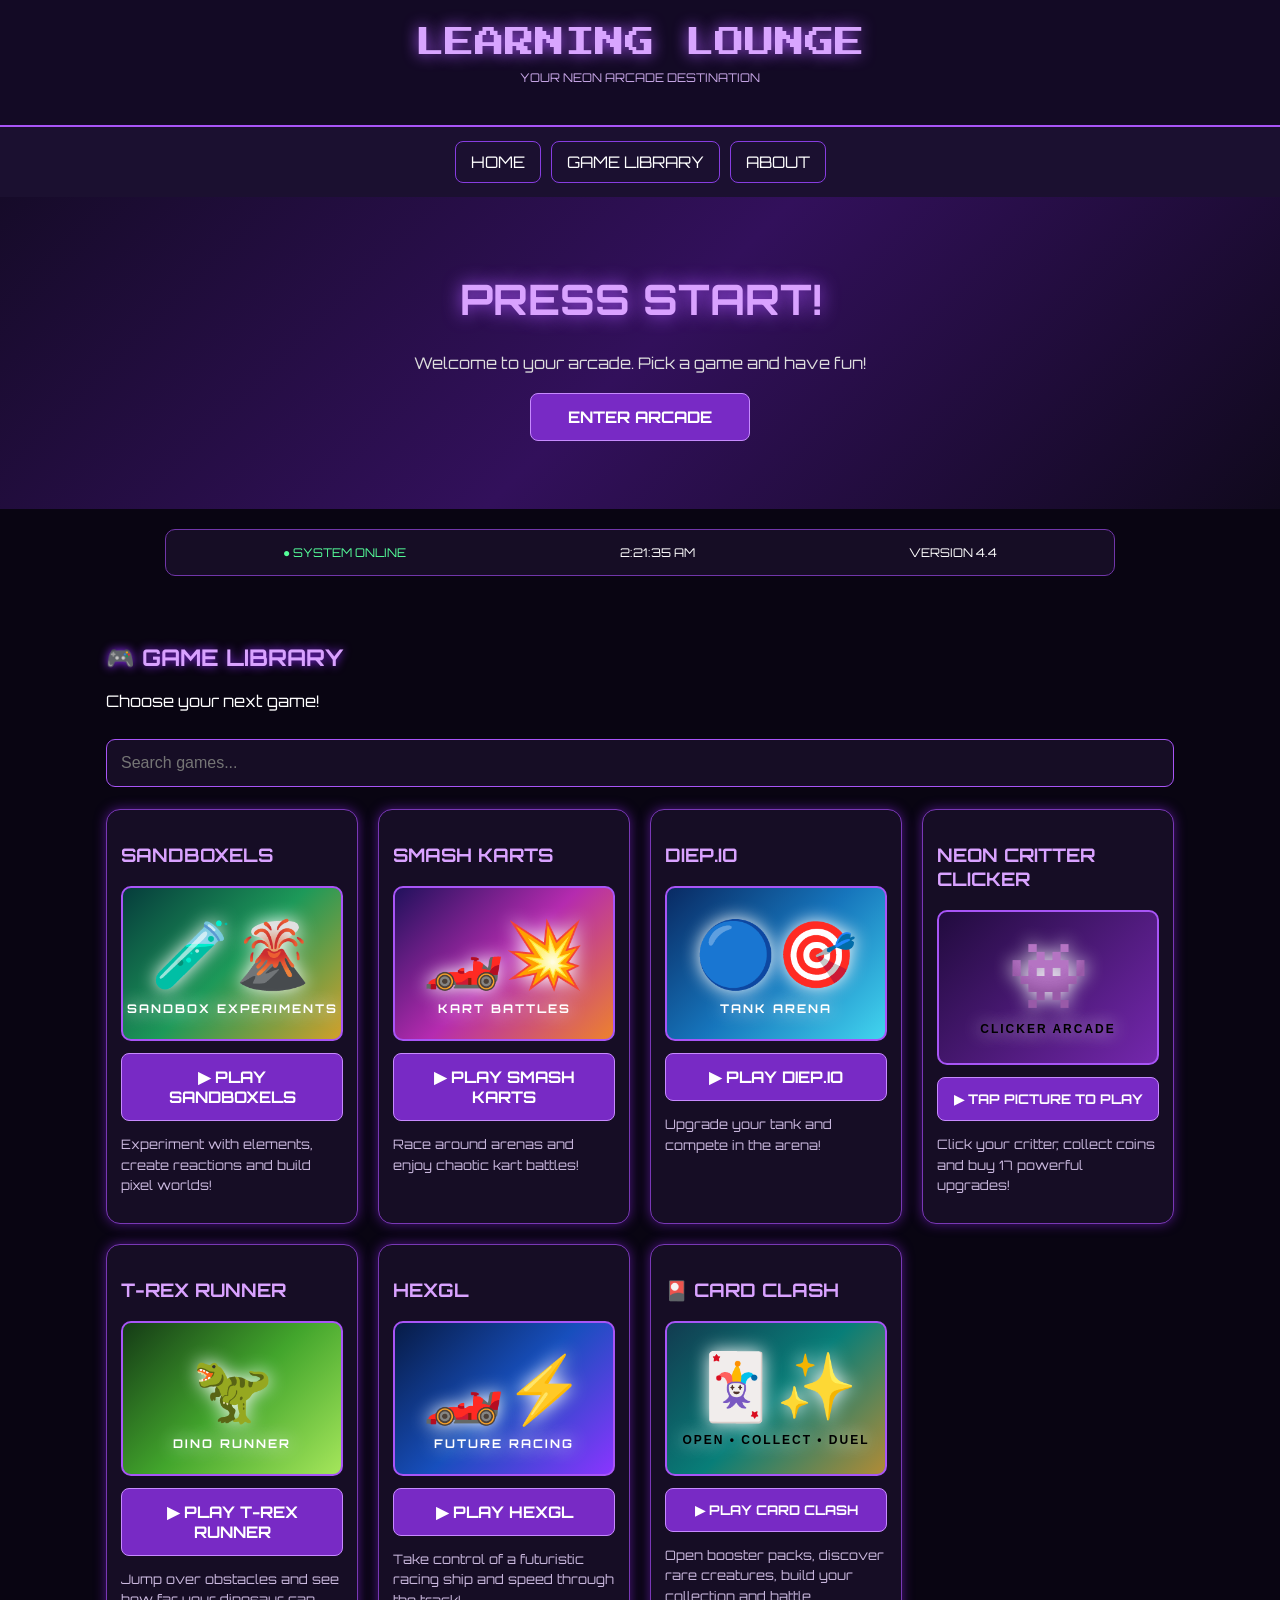
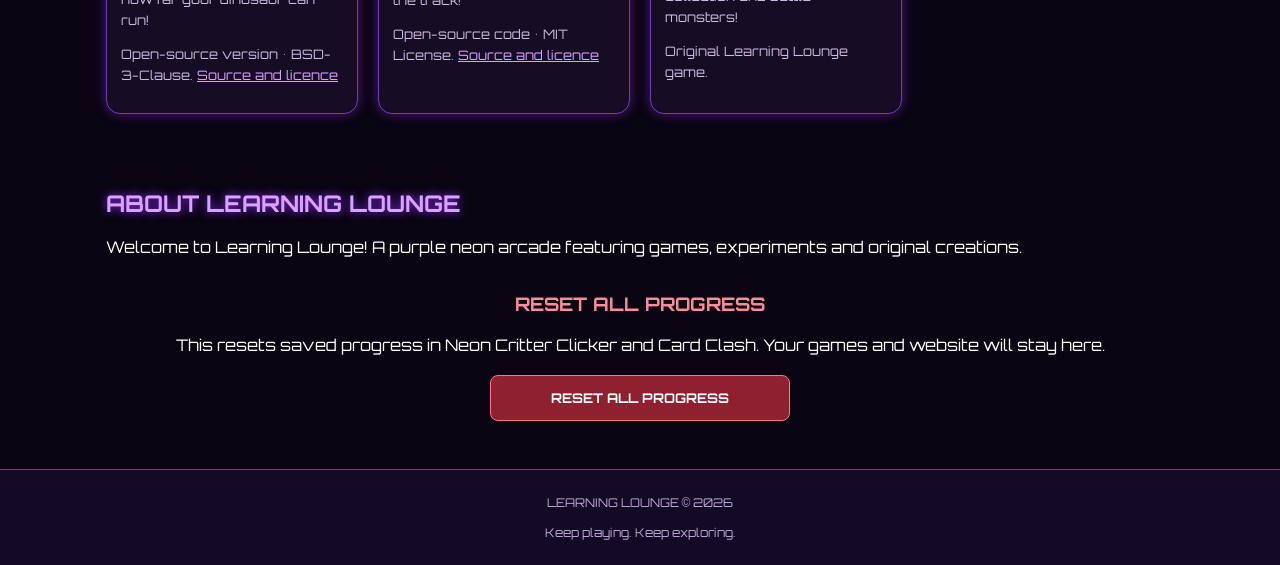
==== commit 9e128532: "index.html" ====
--- a/index.html
+++ b/index.html
@@ -3,7 +3,7 @@
 <head>
 <meta charset="UTF-8">
 <meta name="viewport" content="width=device-width, initial-scale=1">
-<title>Learning Lounge 4.3</title>
+<title>Learning Lounge 4.4</title>
 
 <style>
 @import url('https://fonts.googleapis.com/css2?family=Press+Start+2P&family=Orbitron:wght@400;700;900&display=swap');
@@ -197,6 +197,23 @@
 
 .license-note a{color:#d9a2ff}
 
+.reset-progress-button{
+  display:block;
+  width:100%;
+  max-width:300px;
+  margin:20px auto;
+  padding:14px;
+  background:#8e202f;
+  border:1px solid #ff7585;
+  border-radius:8px;
+  color:white;
+  font-family:Orbitron,Arial,sans-serif;
+  font-weight:bold;
+  cursor:pointer;
+}
+
+.reset-progress-button:hover{background:#bd3045}
+
 .game-window{
   display:none;
   position:fixed;
@@ -520,8 +537,6 @@
   padding:25px;
 }
 
-/* FREE PACK COOLDOWN */
-
 #superPackTimer{
   min-height:18px;
   margin:8px 0 0;
@@ -669,7 +684,7 @@
 <div class="status">
   <span class="online">● SYSTEM ONLINE</span>
   <span id="clock">LOADING CLOCK...</span>
-  <span>VERSION 4.3</span>
+  <span>VERSION 4.4</span>
 </div>
 
 <section id="library">
@@ -763,6 +778,17 @@
     Welcome to Learning Lounge! A purple neon arcade
     featuring games, experiments and original creations.
   </p>
+
+  <h3 style="color:#ff8b9b;text-align:center;margin-top:35px">
+    RESET ALL PROGRESS
+  </h3>
+  <p style="text-align:center">
+    This resets saved progress in Neon Critter Clicker and Card Clash.
+    Your games and website will stay here.
+  </p>
+  <button class="reset-progress-button" onclick="resetProgress()">
+    RESET ALL PROGRESS
+  </button>
 </section>
 
 <footer>
@@ -824,8 +850,8 @@
     <div class="card-panel active" id="cardShop">
       <h2>🎁 BOOSTER PACK SHOP</h2>
       <p class="card-info">
-        Paid packs contain 5 random creature cards.
-        The free Super Common Pack contains 1 card and has a 60-second cooldown.
+        Super Common gives 1 card. Every paid pack contains 5 random creature cards.
+        Higher-tier packs have better chances of rare creatures!
       </p>
 
       <div class="card-grid">
@@ -833,7 +859,7 @@
         <div class="collect-card rarity-common">
           <div class="creature-art">🟢</div>
           <h3>SUPER COMMON</h3>
-          <p>FREE • 1 Common card</p>
+          <p>FREE • 1 Common card • 60-sec cooldown</p>
           <button id="superPackButton" onclick="openPack('super')">CLAIM FREE PACK</button>
           <p id="superPackTimer">Free pack ready!</p>
         </div>
@@ -1202,7 +1228,7 @@
 }
 
 function resetGame(){
-  if(!confirm("Are you sure you want to reset your game?"))return;
+  if(!confirm("Are you sure you want to reset Neon Critter Clicker?"))return;
   coins=0;
   levels={};
   saveGame();
@@ -1295,8 +1321,7 @@
     duelStreak=0;
   }
 
-  // Keep existing cards sellable and prepare copy tracking.
-  // Older saves are treated as previously owned paid cards.
+  // Older saved cards are treated as previously owned paid cards.
   Object.values(collection).forEach(card=>{
     if(!Number.isFinite(Number(card.sellableCount))){
       card.sellableCount=Number(card.count)||0;
@@ -1306,11 +1331,11 @@
       card.freeCount=0;
     }
 
-    card.sellableCount=Number(card.sellableCount);
-    card.freeCount=Number(card.freeCount);
+    card.sellableCount=Number(card.sellableCount)||0;
+    card.freeCount=Number(card.freeCount)||0;
   });
 
-  // Load the free pack cooldown separately from the card save.
+  // Load the free pack cooldown separately.
   try{
     const savedCooldown=Number(
       localStorage.getItem(FREE_PACK_COOLDOWN_KEY)
@@ -1595,7 +1620,7 @@
     return;
   }
 
-  // Start the cooldown only after a valid free-pack opening.
+  // Start cooldown after a valid free-pack opening.
   if(isFreePack){
     nextFreePackTime=Date.now()+FREE_PACK_COOLDOWN_MS;
     saveFreePackCooldown();
@@ -1636,8 +1661,7 @@
 
     const ownedCard=collection[creature.id];
 
-    // Track paid and free copies separately.
-    // This prevents free copies from being sold for paid-card coins.
+    // Keep paid and free copies separate.
     ownedCard.count++;
 
     if(isFreePack){
@@ -1778,7 +1802,7 @@
 
   let earned=0;
 
-  // Sell paid copies first. Free copies always sell for zero.
+  // Sell paid copies first. Free copies sell for zero.
   if((Number(card.sellableCount)||0)>0){
     card.sellableCount--;
     earned=Number(card.sellValue)||0;
@@ -1824,7 +1848,7 @@
 
       card.sellableCount=paidCount-paidToSell;
       card.freeCount=freeCount-freeToSell;
-      card.count=1;
+      card.count-=paidToSell+freeToSell;
     }
   });
 
@@ -1854,6 +1878,7 @@
 let playerIndex=0;
 let enemyIndex=0;
 let duelBusy=false;
+let duelTimeouts=[];
 
 const monsterStats={
   Common:{hp:80,attack:15},
@@ -2053,7 +2078,7 @@
   duelBusy=true;
   updateDuelScreen();
 
-  setTimeout(duelEnemyMove,800);
+  duelTimeouts.push(setTimeout(duelEnemyMove,800));
 }
 
 
@@ -2132,13 +2157,95 @@
   saveCardGame();
   renderDuelChoices();
 
-  setTimeout(()=>{
+  duelTimeouts.push(setTimeout(()=>{
     document.getElementById("duelBattle").style.display="none";
     document.getElementById("duelSetup").style.display="block";
 
     duelTeam=[];
     renderDuelChoices();
-  },2500);
+  },2500));
+}
+
+
+// =================================
+// RESET ALL LEARNING LOUNGE PROGRESS
+// =================================
+
+function resetProgress(){
+  const confirmed=confirm(
+    "Are you sure you want to reset ALL Learning Lounge progress?\n\n"+
+    "This will erase:\n"+
+    "• Neon Critter Clicker coins and upgrades\n"+
+    "• Card Clash coins and collection\n"+
+    "• Duel win streak\n"+
+    "• Free pack cooldown\n\n"+
+    "This cannot be undone!"
+  );
+
+  if(!confirmed)return;
+
+  // Stop any pending duel actions.
+  duelTimeouts.forEach(timeout=>{
+    clearTimeout(timeout);
+  });
+  duelTimeouts=[];
+
+  // Reset Neon Critter Clicker.
+  coins=0;
+  levels={};
+
+  // Reset Card Clash.
+  cardCoins=500;
+  collection={};
+  lastPack=[];
+  duelStreak=0;
+
+  // Reset free pack cooldown.
+  nextFreePackTime=0;
+
+  // Reset duel state.
+  duelTeam=[];
+  enemyTeam=[];
+  playerIndex=0;
+  enemyIndex=0;
+  duelBusy=false;
+
+  // Clear all saved progress.
+  try{
+    localStorage.removeItem(SAVE_KEY);
+    localStorage.removeItem(CARD_SAVE_KEY);
+    localStorage.removeItem(FREE_PACK_COOLDOWN_KEY);
+  }catch(e){}
+
+  // Refresh the visible game displays.
+  updateStats();
+  updateCardCoins();
+  renderCollection();
+  renderPackResults();
+  renderDuelChoices();
+  updateFreePackButton();
+
+  document.getElementById("gameMessage").textContent=
+    "All progress reset! Fresh start!";
+
+  document.getElementById("packMessage").textContent=
+    "Card Clash has been reset! Claim your free pack to begin.";
+
+  document.getElementById("duelMessage").textContent="";
+  document.getElementById("duelBattle").style.display="none";
+  document.getElementById("duelSetup").style.display="block";
+
+  document.getElementById("duelLog").textContent=
+    "The battle is starting!";
+
+  document.getElementById("duelStreak").textContent=
+    "🔥 Win streak: 0";
+
+  // Save the default starting values so they stay reset.
+  saveGame();
+  saveCardGame();
+
+  alert("All Learning Lounge progress has been reset!");
 }
 
 
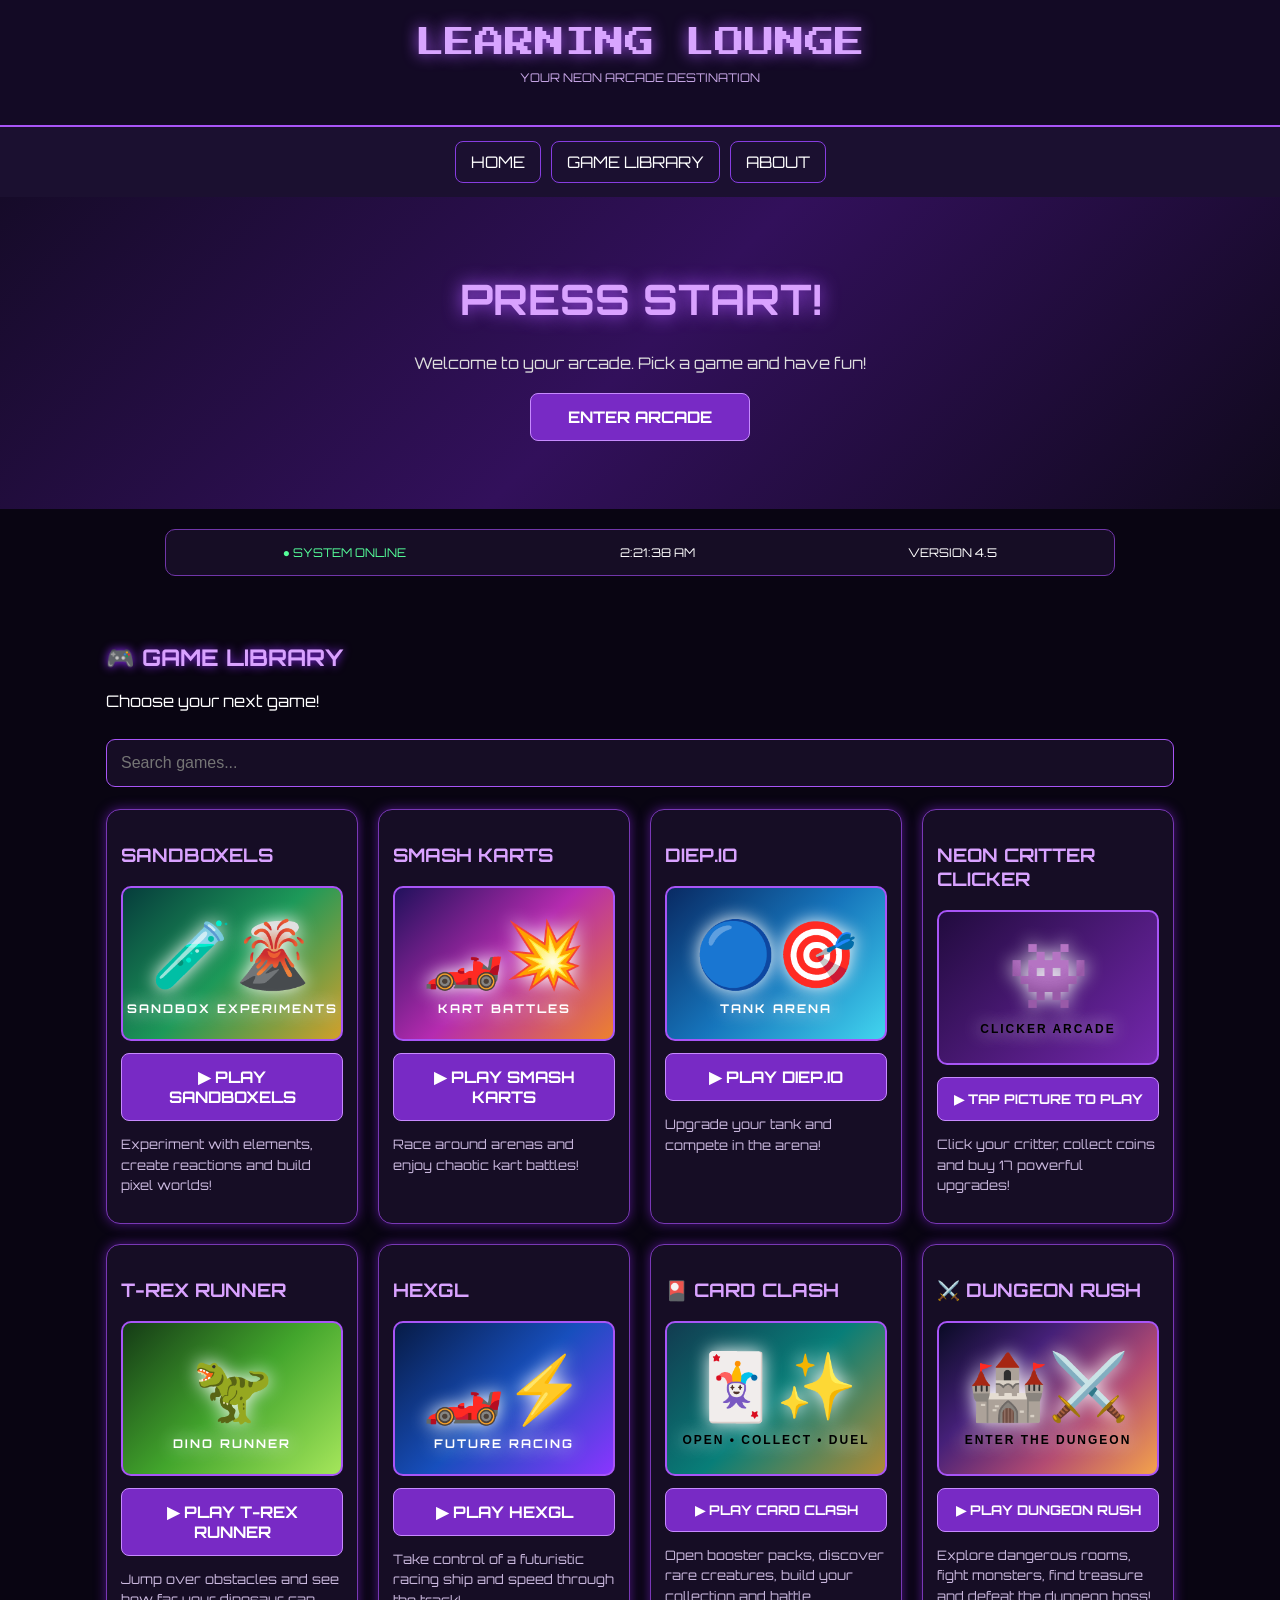
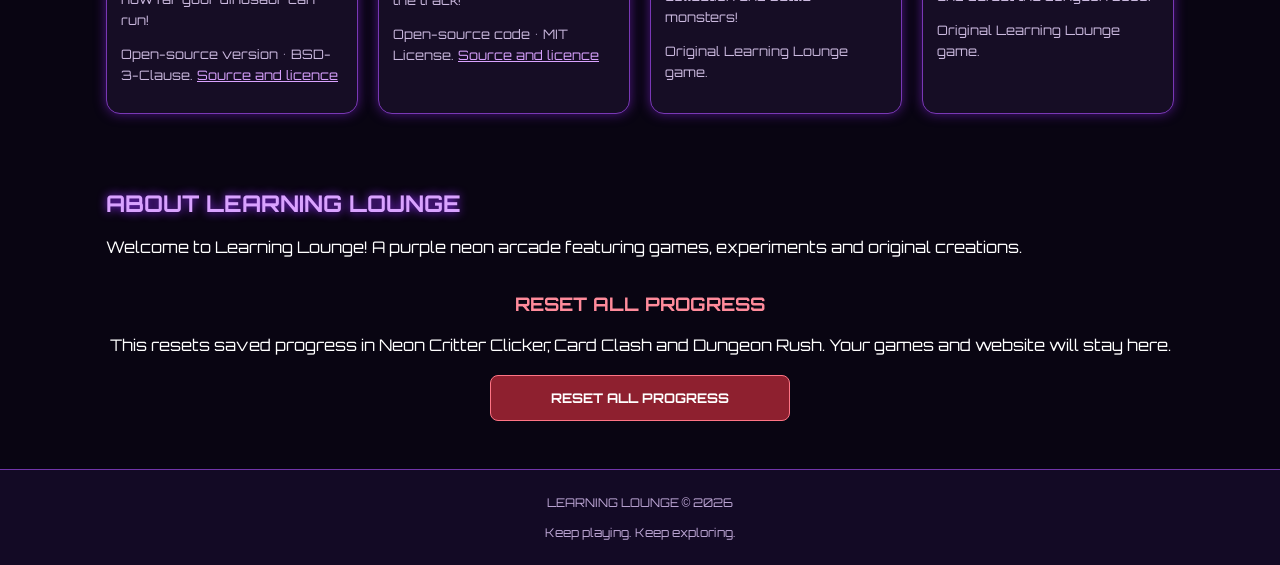
==== commit 4b4caa2a: "index.html" ====
--- a/index.html
+++ b/index.html
@@ -1,168 +1,39 @@
+
 <!DOCTYPE html>
 <html lang="en">
 <head>
 <meta charset="UTF-8">
 <meta name="viewport" content="width=device-width, initial-scale=1">
-<title>Learning Lounge 4.4</title>
+<title>Learning Lounge 4.5</title>
 
 <style>
 @import url('https://fonts.googleapis.com/css2?family=Press+Start+2P&family=Orbitron:wght@400;700;900&display=swap');
 
 *{box-sizing:border-box}
-
-body{
-  margin:0;
-  background:#090512;
-  color:white;
-  font-family:Orbitron,Arial,sans-serif;
-}
-
-header{
-  text-align:center;
-  padding:28px 12px;
-  background:#130a25;
-  border-bottom:2px solid #a855f7;
-}
-
-.logo{
-  color:#d8a5ff;
-  font-family:'Press Start 2P',monospace;
-  font-size:clamp(17px,4vw,30px);
-  text-shadow:0 0 15px #a855f7;
-}
-
+body{margin:0;background:#090512;color:white;font-family:Orbitron,Arial,sans-serif}
+header{text-align:center;padding:28px 12px;background:#130a25;border-bottom:2px solid #a855f7}
+.logo{color:#d8a5ff;font-family:'Press Start 2P',monospace;font-size:clamp(17px,4vw,30px);text-shadow:0 0 15px #a855f7}
 header p{color:#c9a8e8;font-size:12px}
-
-nav{
-  display:flex;
-  justify-content:center;
-  flex-wrap:wrap;
-  gap:10px;
-  padding:14px;
-  background:#1b1030;
-}
-
-nav a{
-  color:white;
-  text-decoration:none;
-  padding:10px 15px;
-  border:1px solid #873de0;
-  border-radius:8px;
-}
-
+nav{display:flex;justify-content:center;flex-wrap:wrap;gap:10px;padding:14px;background:#1b1030}
+nav a{color:white;text-decoration:none;padding:10px 15px;border:1px solid #873de0;border-radius:8px}
 nav a:hover{background:#7628c9}
-
-.hero{
-  text-align:center;
-  padding:48px 15px;
-  background:linear-gradient(135deg,#160b29,#32105b,#10091d);
-}
-
-.hero h1{
-  color:#d9a2ff;
-  font-size:clamp(25px,5vw,42px);
-  text-shadow:0 0 18px #a855f7;
-}
-
+.hero{text-align:center;padding:48px 15px;background:linear-gradient(135deg,#160b29,#32105b,#10091d)}
+.hero h1{color:#d9a2ff;font-size:clamp(25px,5vw,42px);text-shadow:0 0 18px #a855f7}
 .hero p{color:#ddd}
-
-.status{
-  margin:20px auto;
-  max-width:950px;
-  padding:15px;
-  background:#160d25;
-  border:1px solid #7136a9;
-  border-radius:10px;
-  display:flex;
-  justify-content:space-around;
-  flex-wrap:wrap;
-  gap:10px;
-  font-size:12px;
-}
-
+.status{margin:20px auto;max-width:950px;padding:15px;background:#160d25;border:1px solid #7136a9;border-radius:10px;display:flex;justify-content:space-around;flex-wrap:wrap;gap:10px;font-size:12px}
 .online{color:#55ff9a}
-
-section{
-  max-width:1100px;
-  margin:auto;
-  padding:28px 16px;
-}
-
-.section-title{
-  color:#d9a2ff;
-  font-size:23px;
-  text-shadow:0 0 10px #922cff;
-}
-
-#search{
-  width:100%;
-  padding:14px;
-  margin:12px 0 22px;
-  background:#160d25;
-  border:1px solid #a855f7;
-  border-radius:9px;
-  color:white;
-  font-size:16px;
-}
-
-.games{
-  display:grid;
-  grid-template-columns:repeat(auto-fit,minmax(230px,1fr));
-  gap:20px;
-}
-
-.game-card{
-  background:#160d25;
-  border:1px solid #7938b5;
-  border-radius:14px;
-  padding:14px;
-  box-shadow:0 0 12px #4c1680;
-  transition:.2s;
-}
-
-.game-card:hover{
-  transform:translateY(-4px);
-  box-shadow:0 0 22px #963dff;
-}
-
+section{max-width:1100px;margin:auto;padding:28px 16px}
+.section-title{color:#d9a2ff;font-size:23px;text-shadow:0 0 10px #922cff}
+#search{width:100%;padding:14px;margin:12px 0 22px;background:#160d25;border:1px solid #a855f7;border-radius:9px;color:white;font-size:16px}
+.games{display:grid;grid-template-columns:repeat(auto-fit,minmax(230px,1fr));gap:20px}
+.game-card{background:#160d25;border:1px solid #7938b5;border-radius:14px;padding:14px;box-shadow:0 0 12px #4c1680;transition:.2s}
+.game-card:hover{transform:translateY(-4px);box-shadow:0 0 22px #963dff}
 .game-card h3{color:#d9a2ff}
-
-.game-card p{
-  color:#cbb9df;
-  font-size:13px;
-  line-height:1.6;
-}
-
-.game-link{
-  display:block;
-  text-decoration:none;
-  color:white;
-}
-
-.game-picture{
-  height:155px;
-  width:100%;
-  border-radius:10px;
-  border:2px solid #a855f7;
-  display:flex;
-  align-items:center;
-  justify-content:center;
-  flex-direction:column;
-  gap:8px;
-  overflow:hidden;
-  font-size:65px;
-  text-shadow:0 0 18px white;
-  transition:.2s;
-}
-
+.game-card p{color:#cbb9df;font-size:13px;line-height:1.6}
+.game-link{display:block;text-decoration:none;color:white}
+.game-picture{height:155px;width:100%;border-radius:10px;border:2px solid #a855f7;display:flex;align-items:center;justify-content:center;flex-direction:column;gap:8px;overflow:hidden;font-size:65px;text-shadow:0 0 18px white;transition:.2s}
 .game-picture:hover{filter:brightness(1.25)}
-
-.game-picture small{
-  font-size:12px;
-  font-weight:bold;
-  letter-spacing:2px;
-}
-
+.game-picture small{font-size:12px;font-weight:bold;letter-spacing:2px}
 .sandbox-art{background:linear-gradient(135deg,#063c3c,#1d9959,#d1a02b)}
 .smash-art{background:linear-gradient(135deg,#21115c,#b52baf,#ed812e)}
 .diep-art{background:linear-gradient(135deg,#092a63,#1675bc,#42d5ef)}
@@ -170,299 +41,51 @@
 .trex-art{background:linear-gradient(135deg,#153b16,#42a52c,#a5e65b)}
 .hexgl-art{background:linear-gradient(135deg,#071b46,#174fbd,#8a35ff)}
 .cards-art{background:linear-gradient(135deg,#123b50,#087e78,#b18b36)}
-
-.play-button,.action-button{
-  display:block;
-  width:100%;
-  margin-top:12px;
-  padding:13px;
-  background:#782ac5;
-  border:1px solid #c78aff;
-  border-radius:8px;
-  color:white;
-  font-weight:bold;
-  text-align:center;
-  cursor:pointer;
-  font-family:Orbitron,Arial,sans-serif;
-  text-decoration:none;
-}
-
+.dungeon-art{background:linear-gradient(135deg,#090b24,#452078,#b34b72,#f4a34b)}
+.play-button,.action-button{display:block;width:100%;margin-top:12px;padding:13px;background:#782ac5;border:1px solid #c78aff;border-radius:8px;color:white;font-weight:bold;text-align:center;cursor:pointer;font-family:Orbitron,Arial,sans-serif;text-decoration:none}
 .play-button:hover,.action-button:hover{background:#a044ed}
-
-.license-note{
-  color:#a995bd;
-  font-size:10px;
-  line-height:1.5;
-}
-
+.license-note{color:#a995bd;font-size:10px;line-height:1.5}
 .license-note a{color:#d9a2ff}
-
-.reset-progress-button{
-  display:block;
-  width:100%;
-  max-width:300px;
-  margin:20px auto;
-  padding:14px;
-  background:#8e202f;
-  border:1px solid #ff7585;
-  border-radius:8px;
-  color:white;
-  font-family:Orbitron,Arial,sans-serif;
-  font-weight:bold;
-  cursor:pointer;
-}
-
+.reset-progress-button{display:block;width:100%;max-width:300px;margin:20px auto;padding:14px;background:#8e202f;border:1px solid #ff7585;border-radius:8px;color:white;font-family:Orbitron,Arial,sans-serif;font-weight:bold;cursor:pointer}
 .reset-progress-button:hover{background:#bd3045}
-
-.game-window{
-  display:none;
-  position:fixed;
-  z-index:20;
-  inset:0;
-  background:#080410;
-  overflow:auto;
-  padding:12px;
-}
-
-.game-top{
-  display:flex;
-  align-items:center;
-  justify-content:space-between;
-  gap:8px;
-  flex-wrap:wrap;
-  max-width:1000px;
-  margin:0 auto 15px;
-}
-
+.game-window{display:none;position:fixed;z-index:20;inset:0;background:#080410;overflow:auto;padding:12px}
+.game-top{display:flex;align-items:center;justify-content:space-between;gap:8px;flex-wrap:wrap;max-width:1000px;margin:0 auto 15px}
 .game-top h2{color:#d9a2ff;font-size:18px}
-
-.game-top button{
-  padding:10px;
-  border:1px solid #a855f7;
-  background:#35115b;
-  color:white;
-  border-radius:7px;
-  cursor:pointer;
-}
-
-#clickerScreen{
-  max-width:900px;
-  margin:auto;
-  text-align:center;
-}
-
-#coinCount{
-  font-size:27px;
-  color:#ffe66d;
-  margin:15px;
-}
-
-.critter{
-  font-size:100px;
-  cursor:pointer;
-  user-select:none;
-  display:inline-block;
-  padding:25px;
-  border-radius:50%;
-  background:#211039;
-  border:3px solid #b45cff;
-  box-shadow:0 0 30px #9b37ff;
-  margin:20px;
-  transition:.1s;
-}
-
+.game-top button{padding:10px;border:1px solid #a855f7;background:#35115b;color:white;border-radius:7px;cursor:pointer}
+#clickerScreen{max-width:900px;margin:auto;text-align:center}
+#coinCount{font-size:27px;color:#ffe66d;margin:15px}
+.critter{font-size:100px;cursor:pointer;user-select:none;display:inline-block;padding:25px;border-radius:50%;background:#211039;border:3px solid #b45cff;box-shadow:0 0 30px #9b37ff;margin:20px;transition:.1s}
 .critter:active{transform:scale(.92)}
-
-.upgrades{
-  display:grid;
-  grid-template-columns:repeat(auto-fit,minmax(210px,1fr));
-  gap:10px;
-  margin:20px auto;
-  text-align:left;
-}
-
-.upgrade{
-  background:#190d2a;
-  border:1px solid #7439a7;
-  border-radius:9px;
-  padding:12px;
-}
-
+.upgrades{display:grid;grid-template-columns:repeat(auto-fit,minmax(210px,1fr));gap:10px;margin:20px auto;text-align:left}
+.upgrade{background:#190d2a;border:1px solid #7439a7;border-radius:9px;padding:12px}
 .upgrade p{font-size:12px;color:#cbb9df}
-
-.upgrade button{
-  width:100%;
-  margin-top:8px;
-  padding:10px;
-  background:#7025b5;
-  color:white;
-  border:0;
-  border-radius:7px;
-  cursor:pointer;
-  font-weight:bold;
-}
-
+.upgrade button{width:100%;margin-top:8px;padding:10px;background:#7025b5;color:white;border:0;border-radius:7px;cursor:pointer;font-weight:bold}
 .upgrade button:disabled{opacity:.4;cursor:not-allowed}
-
 #gameMessage{color:#cba3f4}
-
-footer{
-  text-align:center;
-  padding:25px;
-  background:#130a25;
-  border-top:1px solid #7136a9;
-  color:#bda6d5;
-  font-size:12px;
-}
-
-/* CARD CLASH MONSTER THEME */
-
-#cardGame{
-  z-index:30;
-  background:
-    radial-gradient(ellipse at 50% 0%,#174b58 0%,#102b3a 38%,#07131f 100%);
-}
-
+footer{text-align:center;padding:25px;background:#130a25;border-top:1px solid #7136a9;color:#bda6d5;font-size:12px}
+
+/* CARD CLASH */
+#cardGame{z-index:30;background:radial-gradient(ellipse at 50% 0%,#174b58 0%,#102b3a 38%,#07131f 100%)}
 #cardGame .game-top h2{color:#83f5df}
-
-.card-game-content{
-  max-width:1000px;
-  margin:auto;
-  text-align:center;
-}
-
-.card-logo{
-  font-family:'Press Start 2P',monospace;
-  color:#8effe6;
-  font-size:clamp(20px,5vw,32px);
-  text-shadow:0 0 18px #00d9bd;
-  margin:25px 0;
-}
-
-.card-coins{
-  color:#ffe66d;
-  font-size:23px;
-  font-weight:bold;
-  margin:18px;
-}
-
-.card-tabs{
-  display:flex;
-  justify-content:center;
-  flex-wrap:wrap;
-  gap:9px;
-  margin:20px 0;
-}
-
-.card-tabs button{
-  padding:12px 16px;
-  background:#123744;
-  border:1px solid #3b9998;
-  border-radius:8px;
-  color:white;
-  font-family:Orbitron;
-  font-weight:bold;
-  cursor:pointer;
-}
-
-.card-tabs button.active,
-.card-tabs button:hover{background:#087e78}
-
-.card-panel{
-  display:none;
-  background:linear-gradient(145deg,#102b3a,#0a1b29);
-  border:1px solid #327b83;
-  border-radius:14px;
-  padding:18px;
-  margin:15px 0;
-  box-shadow:0 0 15px #00b9aa22;
-}
-
+.card-game-content{max-width:1000px;margin:auto;text-align:center}
+.card-logo{font-family:'Press Start 2P',monospace;color:#8effe6;font-size:clamp(20px,5vw,32px);text-shadow:0 0 18px #00d9bd;margin:25px 0}
+.card-coins{color:#ffe66d;font-size:23px;font-weight:bold;margin:18px}
+.card-tabs{display:flex;justify-content:center;flex-wrap:wrap;gap:9px;margin:20px 0}
+.card-tabs button{padding:12px 16px;background:#123744;border:1px solid #3b9998;border-radius:8px;color:white;font-family:Orbitron;font-weight:bold;cursor:pointer}
+.card-tabs button.active,.card-tabs button:hover{background:#087e78}
+.card-panel{display:none;background:linear-gradient(145deg,#102b3a,#0a1b29);border:1px solid #327b83;border-radius:14px;padding:18px;margin:15px 0;box-shadow:0 0 15px #00b9aa22}
 .card-panel.active{display:block}
-
-.card-button{
-  padding:13px 20px;
-  background:linear-gradient(90deg,#087e78,#16b6a2);
-  color:white;
-  border:1px solid #8effe6;
-  border-radius:9px;
-  font-family:Orbitron;
-  font-weight:bold;
-  cursor:pointer;
-  margin:7px;
-}
-
+.card-button{padding:13px 20px;background:linear-gradient(90deg,#087e78,#16b6a2);color:white;border:1px solid #8effe6;border-radius:9px;font-family:Orbitron;font-weight:bold;cursor:pointer;margin:7px}
 .card-button:disabled{opacity:.4;cursor:not-allowed}
 .card-button:hover:not(:disabled){filter:brightness(1.2)}
-
-.card-grid{
-  display:grid;
-  grid-template-columns:repeat(auto-fit,minmax(145px,1fr));
-  gap:13px;
-  margin-top:18px;
-}
-
-.collect-card{
-  min-width:0;
-  border:2px solid #777;
-  border-radius:11px;
-  padding:12px 7px;
-  background:linear-gradient(160deg,#193d4b,#0b1b29);
-  position:relative;
-  overflow:hidden;
-}
-
-.collect-card h3{
-  font-size:12px;
-  margin:5px 0;
-}
-
-.collect-card p{
-  font-size:10px;
-  color:#d5c7e4;
-  margin:6px 0;
-}
-
-.collect-card button{
-  width:100%;
-  padding:9px 3px;
-  margin-top:7px;
-  border:0;
-  border-radius:6px;
-  background:#087e78;
-  color:white;
-  font-family:Orbitron;
-  font-size:10px;
-  cursor:pointer;
-}
-
-.collect-card button:disabled{
-  opacity:.4;
-  cursor:not-allowed;
-}
-
-.creature-art{
-  height:110px;
-  display:flex;
-  justify-content:center;
-  align-items:center;
-  margin:9px 0;
-  border-radius:10px;
-  font-size:68px;
-  background:radial-gradient(circle,#5c9fa0,#214c5a 55%,#102532);
-  text-shadow:0 5px 12px #000;
-  box-shadow:inset 0 0 18px #80fff044;
-}
-
-.rarity-common{border-color:#aeb5c2}
-.rarity-uncommon{border-color:#45d483}
-.rarity-rare{border-color:#42a5ff}
-.rarity-epic{border-color:#bd72ff;box-shadow:0 0 10px #8739c9}
-.rarity-legendary{border-color:#ffd04c;box-shadow:0 0 12px #b77a17}
-.rarity-mythic{border-color:#ff668e;box-shadow:0 0 15px #ff336e}
-.rarity-godly{border-color:#ffb52e;box-shadow:0 0 20px #ffb52e;animation:godlyGlow 1.5s infinite alternate}
-.rarity-secret{border-color:#ff347e;box-shadow:0 0 20px #a000ff;animation:secretGlow 1.2s infinite alternate}
-
+.card-grid{display:grid;grid-template-columns:repeat(auto-fit,minmax(145px,1fr));gap:13px;margin-top:18px}
+.collect-card{min-width:0;border:2px solid #777;border-radius:11px;padding:12px 7px;background:linear-gradient(160deg,#193d4b,#0b1b29);position:relative;overflow:hidden}
+.collect-card h3{font-size:12px;margin:5px 0}
+.collect-card p{font-size:10px;color:#d5c7e4;margin:6px 0}
+.collect-card button{width:100%;padding:9px 3px;margin-top:7px;border:0;border-radius:6px;background:#087e78;color:white;font-family:Orbitron;font-size:10px;cursor:pointer}
+.collect-card button:disabled{opacity:.4;cursor:not-allowed}
+.creature-art{height:110px;display:flex;justify-content:center;align-items:center;margin:9px 0;border-radius:10px;font-size:68px;background:radial-gradient(circle,#5c9fa0,#214c5a 55%,#102532);text-shadow:0 5px 12px #000;box-shadow:inset 0 0 18px #80fff044}
+.rarity-common{border-color:#aeb5c2}.rarity-uncommon{border-color:#45d483}.rarity-rare{border-color:#42a5ff}.rarity-epic{border-color:#bd72ff;box-shadow:0 0 10px #8739c9}.rarity-legendary{border-color:#ffd04c;box-shadow:0 0 12px #b77a17}.rarity-mythic{border-color:#ff668e;box-shadow:0 0 15px #ff336e}.rarity-godly{border-color:#ffb52e;box-shadow:0 0 20px #ffb52e;animation:godlyGlow 1.5s infinite alternate}.rarity-secret{border-color:#ff347e;box-shadow:0 0 20px #a000ff;animation:secretGlow 1.2s infinite alternate}
 .rarity-common .creature-art{background:linear-gradient(145deg,#354957,#8a9da6)}
 .rarity-uncommon .creature-art{background:linear-gradient(145deg,#075a45,#3edc94)}
 .rarity-rare .creature-art{background:linear-gradient(145deg,#104b91,#48baff)}
@@ -471,197 +94,65 @@
 .rarity-mythic .creature-art{background:linear-gradient(145deg,#81204e,#ff75ba)}
 .rarity-godly .creature-art{background:linear-gradient(145deg,#80600b,#fff09b)}
 .rarity-secret .creature-art{background:linear-gradient(145deg,#241047,#a60070,#101020)}
-
-@keyframes godlyGlow{
-  from{box-shadow:0 0 8px #ffb52e}
-  to{box-shadow:0 0 28px #fff000}
-}
-
-@keyframes secretGlow{
-  from{box-shadow:0 0 10px #a000ff}
-  to{box-shadow:0 0 30px #ff347e}
-}
-
-.rarity-label{
-  font-size:10px;
-  font-weight:bold;
-  letter-spacing:1px;
-}
-
-.rarity-godly .rarity-label{color:#ffc84d}
-.rarity-secret .rarity-label{color:#ff63a6}
-.rarity-legendary .rarity-label{color:#ffdc65}
-.rarity-mythic .rarity-label{color:#ff83a6}
-.rarity-epic .rarity-label{color:#d49aff}
-.rarity-rare .rarity-label{color:#70c5ff}
-.rarity-uncommon .rarity-label{color:#65ed9a}
-
-#packResults{
-  display:grid;
-  grid-template-columns:repeat(auto-fit,minmax(125px,1fr));
-  gap:12px;
-  margin:20px 0;
-}
-
-.pack-result-card{
-  border:2px solid #888;
-  border-radius:10px;
-  padding:12px 5px;
-  background:linear-gradient(160deg,#193d4b,#0b1b29);
-  animation:reveal .4s ease-out;
-}
-
-@keyframes reveal{
-  from{transform:scale(.5) rotateY(90deg);opacity:0}
-  to{transform:scale(1);opacity:1}
-}
-
-.pack-result-card .creature-art{font-size:50px}
-.pack-result-card h3{font-size:11px}
-.pack-result-card p{font-size:10px}
-
-#packMessage{
-  min-height:25px;
-  color:#b9fff0;
-  font-size:13px;
-}
-
-.card-info{
-  color:#a9d8d7;
-  font-size:12px;
-  line-height:1.7;
-}
-
-.card-empty{
-  color:#a995bd;
-  padding:25px;
-}
-
-#superPackTimer{
-  min-height:18px;
-  margin:8px 0 0;
-  color:#8effe6;
-  font-size:10px;
-  line-height:1.5;
-}
-
-/* DUEL ARENA */
-
-#duelSetup,#duelBattle{
-  max-width:850px;
-  margin:auto;
-}
-
-.duel-pick-grid{
-  display:grid;
-  grid-template-columns:repeat(auto-fit,minmax(135px,1fr));
-  gap:10px;
-  margin:18px 0;
-}
-
-.duel-pick{
-  background:#142f3c;
-  border:2px solid #347d86;
-  border-radius:12px;
-  padding:12px 5px;
-  color:white;
-  cursor:pointer;
-  font-family:Orbitron;
-}
-
-.duel-pick.selected{
-  border-color:#8effe6;
-  background:#12665f;
-  box-shadow:0 0 14px #00d9bd88;
-}
-
-.duel-pick .creature-art{
-  font-size:42px;
-  height:70px;
-}
-
-.duel-fighters{
-  display:grid;
-  grid-template-columns:1fr 1fr;
-  gap:12px;
-  margin:20px 0;
-}
-
-.duel-fighter{
-  background:#142f3c;
-  border:2px solid #347d86;
-  border-radius:12px;
-  padding:12px;
-  min-width:0;
-}
-
-.duel-fighter.active-fighter{
-  border-color:#8effe6;
-  box-shadow:0 0 15px #00d9bd66;
-}
-
-.duel-monster{
-  font-size:65px;
-  margin:10px;
-}
-
-.duel-health{
-  width:100%;
-  height:15px;
-  background:#07131f;
-  border-radius:20px;
-  overflow:hidden;
-  border:1px solid #56848b;
-}
-
-.duel-health-fill{
-  height:100%;
-  width:100%;
-  background:linear-gradient(90deg,#13b96e,#8cff9e);
-  transition:width .3s;
-}
-
-.duel-actions{
-  display:flex;
-  justify-content:center;
-  flex-wrap:wrap;
-  gap:8px;
-  margin:18px 0;
-}
-
-.duel-log{
-  min-height:65px;
-  padding:14px;
-  background:#071c28;
-  border:1px solid #347d86;
-  border-radius:10px;
-  color:#b9fff0;
-  line-height:1.7;
-}
-
-.duel-info{
-  color:#a9d8d7;
-  font-size:12px;
-  line-height:1.7;
-}
-
-#duelMessage{
-  color:#8effe6;
-  min-height:25px;
-}
-
+@keyframes godlyGlow{from{box-shadow:0 0 8px #ffb52e}to{box-shadow:0 0 28px #fff000}}
+@keyframes secretGlow{from{box-shadow:0 0 10px #a000ff}to{box-shadow:0 0 30px #ff347e}}
+.rarity-label{font-size:10px;font-weight:bold;letter-spacing:1px}
+.rarity-godly .rarity-label{color:#ffc84d}.rarity-secret .rarity-label{color:#ff63a6}.rarity-legendary .rarity-label{color:#ffdc65}.rarity-mythic .rarity-label{color:#ff83a6}.rarity-epic .rarity-label{color:#d49aff}.rarity-rare .rarity-label{color:#70c5ff}.rarity-uncommon .rarity-label{color:#65ed9a}
+#packResults{display:grid;grid-template-columns:repeat(auto-fit,minmax(125px,1fr));gap:12px;margin:20px 0}
+.pack-result-card{border:2px solid #888;border-radius:10px;padding:12px 5px;background:linear-gradient(160deg,#193d4b,#0b1b29);animation:reveal .4s ease-out}
+@keyframes reveal{from{transform:scale(.5) rotateY(90deg);opacity:0}to{transform:scale(1);opacity:1}}
+.pack-result-card .creature-art{font-size:50px}.pack-result-card h3{font-size:11px}.pack-result-card p{font-size:10px}
+#packMessage{min-height:25px;color:#b9fff0;font-size:13px}
+.card-info{color:#a9d8d7;font-size:12px;line-height:1.7}
+.card-empty{color:#a995bd;padding:25px}
+#superPackTimer{min-height:18px;margin:8px 0 0;color:#8effe6;font-size:10px;line-height:1.5}
+.duel-pick-grid{display:grid;grid-template-columns:repeat(auto-fit,minmax(135px,1fr));gap:10px;margin:18px 0}
+.duel-pick{background:#142f3c;border:2px solid #347d86;border-radius:12px;padding:12px 5px;color:white;cursor:pointer;font-family:Orbitron}
+.duel-pick.selected{border-color:#8effe6;background:#12665f;box-shadow:0 0 14px #00d9bd88}
+.duel-pick .creature-art{font-size:42px;height:70px}
+.duel-fighters{display:grid;grid-template-columns:1fr 1fr;gap:12px;margin:20px 0}
+.duel-fighter{background:#142f3c;border:2px solid #347d86;border-radius:12px;padding:12px;min-width:0}
+.duel-fighter.active-fighter{border-color:#8effe6;box-shadow:0 0 15px #00d9bd66}
+.duel-monster{font-size:65px;margin:10px}
+.duel-health{width:100%;height:15px;background:#07131f;border-radius:20px;overflow:hidden;border:1px solid #56848b}
+.duel-health-fill{height:100%;width:100%;background:linear-gradient(90deg,#13b96e,#8cff9e);transition:width .3s}
+.duel-actions{display:flex;justify-content:center;flex-wrap:wrap;gap:8px;margin:18px 0}
+.duel-log{min-height:65px;padding:14px;background:#071c28;border:1px solid #347d86;border-radius:10px;color:#b9fff0;line-height:1.7}
+.duel-info{color:#a9d8d7;font-size:12px;line-height:1.7}
+#duelMessage{color:#8effe6;min-height:25px}
+
+/* DUNGEON RUSH */
+#dungeonGame{z-index:35;background:radial-gradient(ellipse at top,#24103d,#090817 70%)}
+#dungeonGame .game-top h2{color:#ffc16b}
+.dungeon-wrap{max-width:900px;margin:auto;text-align:center}
+.dungeon-title{font-family:'Press Start 2P',monospace;color:#ffc16b;font-size:clamp(17px,4vw,27px);text-shadow:0 0 15px #ff853b;margin:14px}
+.dungeon-subtitle{color:#d5b8e9;font-size:12px;line-height:1.7}
+.dungeon-hud{display:flex;justify-content:space-around;flex-wrap:wrap;gap:10px;background:#170f29;border:1px solid #8051a7;border-radius:10px;padding:12px;margin:12px 0;color:#ffe6a6;font-size:12px}
+#dungeonCanvas{display:block;width:100%;max-width:768px;height:auto;margin:10px auto;border:3px solid #a56add;border-radius:8px;background:#080817;image-rendering:pixelated;box-shadow:0 0 25px #8d3fba66;touch-action:none}
+.dungeon-message{min-height:25px;color:#ffdc93;font-size:12px;line-height:1.6}
+.dungeon-controls{display:flex;justify-content:center;align-items:center;gap:24px;flex-wrap:wrap;margin:14px auto}
+.dpad{display:grid;grid-template-columns:48px 48px 48px;grid-template-rows:48px 48px 48px;gap:4px}
+.dpad button,.attack-touch{background:linear-gradient(145deg,#59317d,#28163f);border:2px solid #c18bff;border-radius:9px;color:white;font-size:20px;font-weight:bold;touch-action:none;user-select:none}
+.dpad button:active,.attack-touch:active{background:#a34fe3;transform:scale(.95)}
+.dpad .up{grid-column:2;grid-row:1}.dpad .left{grid-column:1;grid-row:2}.dpad .right{grid-column:3;grid-row:2}.dpad .down{grid-column:2;grid-row:3}
+.attack-touch{width:95px;height:95px;border-radius:50%;background:linear-gradient(145deg,#a34b3a,#5a1b38);border-color:#ffad7c;font-size:13px}
+.dungeon-shop{display:grid;grid-template-columns:repeat(auto-fit,minmax(180px,1fr));gap:10px;margin:15px 0}
+.dungeon-upgrade{background:#1a1029;border:1px solid #8756ad;border-radius:9px;padding:12px}
+.dungeon-upgrade p{font-size:11px;color:#d7c3e9;line-height:1.5}
+.dungeon-upgrade button{width:100%;padding:10px;border:1px solid #d3a2ff;border-radius:7px;background:#66309a;color:white;font-family:Orbitron;font-weight:bold;cursor:pointer}
+.dungeon-upgrade button:disabled{opacity:.4}
+.dungeon-actions{display:flex;justify-content:center;gap:10px;flex-wrap:wrap}
+.dungeon-actions button{padding:11px 15px;background:#59317d;border:1px solid #c18bff;color:white;border-radius:8px;font-family:Orbitron;cursor:pointer}
 @media(max-width:500px){
-  .card-grid{grid-template-columns:repeat(2,minmax(0,1fr))}
-  .card-panel{padding:12px}
-  .card-tabs button{padding:10px;font-size:11px}
-  .duel-fighters{grid-template-columns:1fr 1fr}
-  .duel-monster{font-size:48px}
+.card-grid{grid-template-columns:repeat(2,minmax(0,1fr))}
+.card-panel{padding:12px}.card-tabs button{padding:10px;font-size:11px}
+.duel-fighters{grid-template-columns:1fr 1fr}.duel-monster{font-size:48px}
+.dungeon-controls{gap:12px}.dpad{grid-template-columns:43px 43px 43px;grid-template-rows:43px 43px 43px}
 }
 </style>
 </head>
 
 <body>
-
 <header>
   <div class="logo">LEARNING LOUNGE</div>
   <p>YOUR NEON ARCADE DESTINATION</p>
@@ -676,24 +167,19 @@
 <div class="hero" id="home">
   <h1>PRESS START!</h1>
   <p>Welcome to your arcade. Pick a game and have fun!</p>
-  <a class="play-button" href="#library" style="max-width:220px;margin:20px auto">
-    ENTER ARCADE
-  </a>
+  <a class="play-button" href="#library" style="max-width:220px;margin:20px auto">ENTER ARCADE</a>
 </div>
 
 <div class="status">
   <span class="online">● SYSTEM ONLINE</span>
   <span id="clock">LOADING CLOCK...</span>
-  <span>VERSION 4.4</span>
+  <span>VERSION 4.5</span>
 </div>
 
 <section id="library">
   <h2 class="section-title">🎮 GAME LIBRARY</h2>
   <p>Choose your next game!</p>
-
-  <input id="search" type="text"
-    placeholder="Search games..."
-    oninput="searchGames()">
+  <input id="search" type="text" placeholder="Search games..." oninput="searchGames()">
 
   <div class="games" id="gameList">
 
@@ -740,10 +226,7 @@
         <span class="play-button">▶ PLAY T-REX RUNNER</span>
       </a>
       <p>Jump over obstacles and see how far your dinosaur can run!</p>
-      <p class="license-note">
-        Open-source version • BSD-3-Clause.
-        <a href="https://github.com/wayou/t-rex-runner" target="_blank" rel="noopener noreferrer">Source and licence</a>
-      </p>
+      <p class="license-note">Open-source version • BSD-3-Clause. <a href="https://github.com/wayou/t-rex-runner" target="_blank" rel="noopener noreferrer">Source and licence</a></p>
     </div>
 
     <div class="game-card" data-name="hexgl racing futuristic spaceship race">
@@ -753,10 +236,7 @@
         <span class="play-button">▶ PLAY HEXGL</span>
       </a>
       <p>Take control of a futuristic racing ship and speed through the track!</p>
-      <p class="license-note">
-        Open-source code • MIT License.
-        <a href="https://github.com/BKcore/HexGL" target="_blank" rel="noopener noreferrer">Source and licence</a>
-      </p>
+      <p class="license-note">Open-source code • MIT License. <a href="https://github.com/BKcore/HexGL" target="_blank" rel="noopener noreferrer">Source and licence</a></p>
     </div>
 
     <div class="game-card" data-name="card clash trading cards booster pack collector monster duel">
@@ -769,36 +249,30 @@
       <p class="license-note">Original Learning Lounge game.</p>
     </div>
 
+    <div class="game-card" data-name="dungeon rush dungeon crawler pixel art monsters boss adventure">
+      <h3>⚔️ DUNGEON RUSH</h3>
+      <button onclick="openDungeon()" style="padding:0;border:0;background:none;width:100%;cursor:pointer">
+        <div class="game-picture dungeon-art">🏰⚔️<small>ENTER THE DUNGEON</small></div>
+        <span class="play-button">▶ PLAY DUNGEON RUSH</span>
+      </button>
+      <p>Explore dangerous rooms, fight monsters, find treasure and defeat the dungeon boss!</p>
+      <p class="license-note">Original Learning Lounge game.</p>
+    </div>
+
   </div>
 </section>
 
 <section id="about">
   <h2 class="section-title">ABOUT LEARNING LOUNGE</h2>
-  <p>
-    Welcome to Learning Lounge! A purple neon arcade
-    featuring games, experiments and original creations.
-  </p>
-
-  <h3 style="color:#ff8b9b;text-align:center;margin-top:35px">
-    RESET ALL PROGRESS
-  </h3>
-  <p style="text-align:center">
-    This resets saved progress in Neon Critter Clicker and Card Clash.
-    Your games and website will stay here.
-  </p>
-  <button class="reset-progress-button" onclick="resetProgress()">
-    RESET ALL PROGRESS
-  </button>
+  <p>Welcome to Learning Lounge! A purple neon arcade featuring games, experiments and original creations.</p>
+  <h3 style="color:#ff8b9b;text-align:center;margin-top:35px">RESET ALL PROGRESS</h3>
+  <p style="text-align:center">This resets saved progress in Neon Critter Clicker, Card Clash and Dungeon Rush. Your games and website will stay here.</p>
+  <button class="reset-progress-button" onclick="resetProgress()">RESET ALL PROGRESS</button>
 </section>
 
-<footer>
-  LEARNING LOUNGE © 2026<br><br>
-  Keep playing. Keep exploring.
-</footer>
-
-
-<!-- NEON CRITTER CLICKER WINDOW -->
-
+<footer>LEARNING LOUNGE © 2026<br><br>Keep playing. Keep exploring.</footer>
+
+<!-- NEON CRITTER CLICKER -->
 <div class="game-window" id="clickerGame">
   <div class="game-top">
     <h2>👾 NEON CRITTER CLICKER</h2>
@@ -807,7 +281,6 @@
       <button onclick="closeGame()">✕ CLOSE GAME</button>
     </div>
   </div>
-
   <div id="clickerScreen">
     <h2>CLICK THE CRITTER!</h2>
     <div id="coinCount">🪙 0 Coins</div>
@@ -820,11 +293,8 @@
   </div>
 </div>
 
-
-<!-- CARD CLASH GAME WINDOW -->
-
+<!-- CARD CLASH -->
 <div class="game-window" id="cardGame">
-
   <div class="game-top">
     <h2>🎴 CARD CLASH</h2>
     <div>
@@ -832,12 +302,9 @@
       <button onclick="closeCardClash()">✕ CLOSE GAME</button>
     </div>
   </div>
-
   <div class="card-game-content">
-
     <div class="card-logo">CARD CLASH</div>
     <div class="card-coins" id="cardCoins">🪙 500 COINS</div>
-
     <div class="card-tabs">
       <button class="active" onclick="showCardTab('shop',this)">🛒 SHOP</button>
       <button onclick="showCardTab('collection',this)">📚 COLLECTION</button>
@@ -845,1332 +312,1043 @@
       <button onclick="showCardTab('odds',this)">✨ ODDS</button>
     </div>
 
-    <!-- SHOP -->
-
     <div class="card-panel active" id="cardShop">
       <h2>🎁 BOOSTER PACK SHOP</h2>
-      <p class="card-info">
-        Super Common gives 1 card. Every paid pack contains 5 random creature cards.
-        Higher-tier packs have better chances of rare creatures!
-      </p>
-
+      <p class="card-info">Super Common gives 1 card. Every paid pack contains 5 random creature cards. Higher-tier packs have better chances of rare creatures!</p>
       <div class="card-grid">
-
-        <div class="collect-card rarity-common">
-          <div class="creature-art">🟢</div>
-          <h3>SUPER COMMON</h3>
-          <p>FREE • 1 Common card • 60-sec cooldown</p>
-          <button id="superPackButton" onclick="openPack('super')">CLAIM FREE PACK</button>
-          <p id="superPackTimer">Free pack ready!</p>
-        </div>
-
-        <div class="collect-card rarity-common">
-          <div class="creature-art">📦</div>
-          <h3>COMMON PACK</h3>
-          <p>50 coins • Better Uncommon odds</p>
-          <button onclick="openPack('common')">BUY FOR 50</button>
-        </div>
-
-        <div class="collect-card rarity-uncommon">
-          <div class="creature-art">🍀</div>
-          <h3>UNCOMMON PACK</h3>
-          <p>100 coins • Better Rare odds</p>
-          <button onclick="openPack('uncommon')">BUY FOR 100</button>
-        </div>
-
-        <div class="collect-card rarity-rare">
-          <div class="creature-art">💎</div>
-          <h3>RARE PACK</h3>
-          <p>200 coins • Better Legendary odds</p>
-          <button onclick="openPack('rare')">BUY FOR 200</button>
-        </div>
-
-        <div class="collect-card rarity-legendary">
-          <div class="creature-art">🔥</div>
-          <h3>LEGENDARY PACK</h3>
-          <p>500 coins • Better high-rarity odds</p>
-          <button onclick="openPack('legendary')">BUY FOR 500</button>
-        </div>
-
-        <div class="collect-card rarity-secret">
-          <div class="creature-art">👁️</div>
-          <h3>MYSTERY PACK</h3>
-          <p>2,000 coins • Best overall odds</p>
-          <button onclick="openPack('mystery')">BUY FOR 2,000</button>
-        </div>
-
+        <div class="collect-card rarity-common"><div class="creature-art">🟢</div><h3>SUPER COMMON</h3><p>FREE • 1 Common card • 60-sec cooldown</p><button id="superPackButton" onclick="openPack('super')">CLAIM FREE PACK</button><p id="superPackTimer">Free pack ready!</p></div>
+        <div class="collect-card rarity-common"><div class="creature-art">📦</div><h3>COMMON PACK</h3><p>50 coins • Better Uncommon odds</p><button onclick="openPack('common')">BUY FOR 50</button></div>
+        <div class="collect-card rarity-uncommon"><div class="creature-art">🍀</div><h3>UNCOMMON PACK</h3><p>100 coins • Better Rare odds</p><button onclick="openPack('uncommon')">BUY FOR 100</button></div>
+        <div class="collect-card rarity-rare"><div class="creature-art">💎</div><h3>RARE PACK</h3><p>200 coins • Better Legendary odds</p><button onclick="openPack('rare')">BUY FOR 200</button></div>
+        <div class="collect-card rarity-legendary"><div class="creature-art">🔥</div><h3>LEGENDARY PACK</h3><p>500 coins • Better high-rarity odds</p><button onclick="openPack('legendary')">BUY FOR 500</button></div>
+        <div class="collect-card rarity-secret"><div class="creature-art">👁️</div><h3>MYSTERY PACK</h3><p>2,000 coins • Best overall odds</p><button onclick="openPack('mystery')">BUY FOR 2,000</button></div>
       </div>
-
       <p id="packMessage">Choose a pack and see what you discover!</p>
       <div id="packResults"></div>
     </div>
 
-    <!-- COLLECTION -->
-
     <div class="card-panel" id="cardCollection">
       <h2>YOUR COLLECTION</h2>
-      <p class="card-info" id="collectionStats">
-        You have discovered 0 cards.
-      </p>
-
+      <p class="card-info" id="collectionStats">You have discovered 0 cards.</p>
       <button class="card-button" onclick="sellDuplicates()">💰 SELL ALL DUPLICATES</button>
       <div class="card-grid" id="collectionGrid"></div>
     </div>
 
-    <!-- DUEL ARENA -->
-
     <div class="card-panel" id="cardDuel">
       <h2>⚔️ MONSTER DUEL ARENA</h2>
-      <p class="duel-info">
-        Choose three monsters from your collection and battle
-        the computer for coins!
-      </p>
-
+      <p class="duel-info">Choose three monsters from your collection and battle the computer for coins!</p>
       <p id="duelStreak" class="duel-info">🔥 Win streak: 0</p>
-
       <div id="duelSetup">
         <h3>CHOOSE YOUR TEAM</h3>
         <p id="duelSelectionText" class="duel-info">Select 3 monsters.</p>
         <div class="duel-pick-grid" id="duelPickGrid"></div>
         <button class="card-button" onclick="startDuel()">⚔️ START DUEL</button>
       </div>
-
       <div id="duelBattle" style="display:none">
         <h3>YOUR MONSTER VS ENEMY</h3>
-
         <div class="duel-fighters">
-          <div class="duel-fighter" id="playerFighter">
-            <strong id="playerName">Your Monster</strong>
-            <div class="duel-monster" id="playerEmoji">🐺</div>
-            <p id="playerHPText">100 / 100 HP</p>
-            <div class="duel-health">
-              <div class="duel-health-fill" id="playerHPBar"></div>
-            </div>
-          </div>
-
-          <div class="duel-fighter" id="enemyFighter">
-            <strong id="enemyName">Enemy Monster</strong>
-            <div class="duel-monster" id="enemyEmoji">👹</div>
-            <p id="enemyHPText">100 / 100 HP</p>
-            <div class="duel-health">
-              <div class="duel-health-fill" id="enemyHPBar"></div>
-            </div>
-          </div>
+          <div class="duel-fighter" id="playerFighter"><strong id="playerName">Your Monster</strong><div class="duel-monster" id="playerEmoji">🐺</div><p id="playerHPText">100 / 100 HP</p><div class="duel-health"><div class="duel-health-fill" id="playerHPBar"></div></div></div>
+          <div class="duel-fighter" id="enemyFighter"><strong id="enemyName">Enemy Monster</strong><div class="duel-monster" id="enemyEmoji">👹</div><p id="enemyHPText">100 / 100 HP</p><div class="duel-health"><div class="duel-health-fill" id="enemyHPBar"></div></div></div>
         </div>
-
         <p id="duelTurn" class="duel-info">Your turn!</p>
-
         <div class="duel-actions">
           <button class="card-button" id="attackButton" onclick="duelAttack()">⚔️ ATTACK</button>
           <button class="card-button" id="specialButton" onclick="duelSpecial()">✨ SPECIAL</button>
         </div>
-
         <div class="duel-log" id="duelLog">The battle is starting!</div>
       </div>
-
       <p id="duelMessage"></p>
     </div>
-
-    <!-- ODDS -->
 
     <div class="card-panel" id="cardOdds">
       <h2>✨ PACK DROP CHANCES</h2>
-      <p class="card-info">
-        These are the chances for each individual card.
-        Paid packs contain five separate card rolls.
-        The free Super Common Pack contains one card.
-      </p>
-
+      <p class="card-info">These are the chances for each individual card. Paid packs contain five separate card rolls. The free Super Common Pack contains one card.</p>
       <div class="card-grid">
-
-        <div class="collect-card rarity-common">
-          <div class="creature-art">🟢</div>
-          <h3>SUPER COMMON</h3>
-          <p>Common: 100%</p>
-        </div>
-
-        <div class="collect-card rarity-common">
-          <div class="creature-art">📦</div>
-          <h3>COMMON PACK</h3>
-          <p>Common: 75%</p>
-          <p>Uncommon: 20%</p>
-          <p>Rare: 5%</p>
-        </div>
-
-        <div class="collect-card rarity-uncommon">
-          <div class="creature-art">🍀</div>
-          <h3>UNCOMMON PACK</h3>
-          <p>Common: 45%</p>
-          <p>Uncommon: 40%</p>
-          <p>Rare: 12%</p>
-          <p>Epic: 3%</p>
-        </div>
-
-        <div class="collect-card rarity-rare">
-          <div class="creature-art">💎</div>
-          <h3>RARE PACK</h3>
-          <p>Common: 25%</p>
-          <p>Uncommon: 35%</p>
-          <p>Rare: 25%</p>
-          <p>Epic: 12%</p>
-          <p>Legendary: 3%</p>
-        </div>
-
-        <div class="collect-card rarity-legendary">
-          <div class="creature-art">🔥</div>
-          <h3>LEGENDARY PACK</h3>
-          <p>Common: 10%</p>
-          <p>Uncommon: 20%</p>
-          <p>Rare: 30%</p>
-          <p>Epic: 22%</p>
-          <p>Legendary: 14%</p>
-          <p>Mythic: 3%</p>
-          <p>Godly: 1%</p>
-        </div>
-
-        <div class="collect-card rarity-secret">
-          <div class="creature-art">👁️</div>
-          <h3>MYSTERY PACK</h3>
-          <p>Common: 5%</p>
-          <p>Uncommon: 10%</p>
-          <p>Rare: 20%</p>
-          <p>Epic: 25%</p>
-          <p>Legendary: 20%</p>
-          <p>Mythic: 12%</p>
-          <p>Godly: 6%</p>
-          <p>Secret: 2%</p>
-        </div>
-
+        <div class="collect-card rarity-common"><div class="creature-art">🟢</div><h3>SUPER COMMON</h3><p>Common: 100%</p></div>
+        <div class="collect-card rarity-common"><div class="creature-art">📦</div><h3>COMMON PACK</h3><p>Common: 75%</p><p>Uncommon: 20%</p><p>Rare: 5%</p></div>
+        <div class="collect-card rarity-uncommon"><div class="creature-art">🍀</div><h3>UNCOMMON PACK</h3><p>Common: 45%</p><p>Uncommon: 40%</p><p>Rare: 12%</p><p>Epic: 3%</p></div>
+        <div class="collect-card rarity-rare"><div class="creature-art">💎</div><h3>RARE PACK</h3><p>Common: 25%</p><p>Uncommon: 35%</p><p>Rare: 25%</p><p>Epic: 12%</p><p>Legendary: 3%</p></div>
+        <div class="collect-card rarity-legendary"><div class="creature-art">🔥</div><h3>LEGENDARY PACK</h3><p>Common: 10%</p><p>Uncommon: 20%</p><p>Rare: 30%</p><p>Epic: 22%</p><p>Legendary: 14%</p><p>Mythic: 3%</p><p>Godly: 1%</p></div>
+        <div class="collect-card rarity-secret"><div class="creature-art">👁️</div><h3>MYSTERY PACK</h3><p>Common: 5%</p><p>Uncommon: 10%</p><p>Rare: 20%</p><p>Epic: 25%</p><p>Legendary: 20%</p><p>Mythic: 12%</p><p>Godly: 6%</p><p>Secret: 2%</p></div>
       </div>
     </div>
-
   </div>
 </div>
 
+<!-- DUNGEON RUSH -->
+<div class="game-window" id="dungeonGame">
+  <div class="game-top">
+    <h2>⚔️ DUNGEON RUSH</h2>
+    <div>
+      <button onclick="dungeonFullscreen()">⛶ FULL SCREEN</button>
+      <button onclick="closeDungeon()">✕ CLOSE GAME</button>
+    </div>
+  </div>
+
+  <div class="dungeon-wrap">
+    <div class="dungeon-title">DUNGEON RUSH</div>
+    <p class="dungeon-subtitle">Explore five dangerous rooms. Collect treasure, upgrade your hero and defeat the dungeon boss!</p>
+
+    <div class="dungeon-hud">
+      <span id="dungeonRoom">ROOM 1 / 5</span>
+      <span id="dungeonHealth">❤️ 100 / 100</span>
+      <span id="dungeonCoins">🪙 0</span>
+      <span id="dungeonEnemies">MONSTERS: 0</span>
+      <span id="dungeonWeapon">SWORD LV. 1</span>
+    </div>
+
+    <canvas id="dungeonCanvas" width="768" height="512"></canvas>
+    <p class="dungeon-message" id="dungeonMessage">Find the monsters and clear the room. Then enter the glowing door!</p>
+
+    <div class="dungeon-controls">
+      <div class="dpad">
+        <button class="up" data-move="up">▲</button>
+        <button class="left" data-move="left">◀</button>
+        <button class="right" data-move="right">▶</button>
+        <button class="down" data-move="down">▼</button>
+      </div>
+      <button class="attack-touch" id="dungeonAttack">⚔️<br>ATTACK</button>
+    </div>
+
+    <p class="dungeon-subtitle">Keyboard: WASD or arrow keys to move • Space to attack. On mobile, use the buttons above.</p>
+
+    <div class="dungeon-actions">
+      <button onclick="dungeonRestartRoom()">↻ RESTART ROOM</button>
+      <button onclick="dungeonHeal()">❤️ USE POTION</button>
+    </div>
+
+    <h3 style="color:#ffc16b">🛒 HERO UPGRADES</h3>
+    <div class="dungeon-shop">
+      <div class="dungeon-upgrade">
+        <strong>❤️ Health Potion</strong>
+        <p>Restore 40 health. Costs 30 coins.</p>
+        <button onclick="buyDungeonPotion()">BUY - 30 COINS</button>
+      </div>
+      <div class="dungeon-upgrade">
+        <strong>⚔️ Sword Upgrade</strong>
+        <p>Increase your sword damage permanently.</p>
+        <button id="swordUpgradeButton" onclick="buyDungeonSword()">UPGRADE SWORD</button>
+      </div>
+      <div class="dungeon-upgrade">
+        <strong>🛡️ Heart Upgrade</strong>
+        <p>Increase your maximum health by 25.</p>
+        <button id="heartUpgradeButton" onclick="buyDungeonHeart()">UPGRADE HEALTH</button>
+      </div>
+    </div>
+    <p class="dungeon-subtitle">Your coins and upgrades are saved automatically on this device.</p>
+  </div>
+</div>
 
 <script>
-
 // CLOCK
-
 function updateClock(){
-  document.getElementById("clock").textContent =
-    new Date().toLocaleTimeString();
-}
-
+  document.getElementById("clock").textContent=new Date().toLocaleTimeString();
+}
 setInterval(updateClock,1000);
 updateClock();
 
-
 // SEARCH
-
 function searchGames(){
   const query=document.getElementById("search").value.toLowerCase();
-
   document.querySelectorAll(".game-card").forEach(card=>{
-    card.style.display =
-      card.dataset.name.includes(query) ? "block" : "none";
+    card.style.display=card.dataset.name.includes(query)?"block":"none";
   });
 }
 
-
-// NEON CRITTER GAME WINDOW
-
+// CLICKER WINDOW
 function openGame(){
   document.getElementById("clickerGame").style.display="block";
   renderUpgrades();
 }
-
 function closeGame(){
   document.getElementById("clickerGame").style.display="none";
-
-  if(document.fullscreenElement){
-    document.exitFullscreen().catch(()=>{});
-  }
-}
-
+  if(document.fullscreenElement)document.exitFullscreen().catch(()=>{});
+}
 function fullscreenGame(){
   const screen=document.getElementById("clickerGame");
-
-  if(!document.fullscreenElement){
-    screen.requestFullscreen?.().catch(()=>{});
-  }else{
-    document.exitFullscreen?.().catch(()=>{});
-  }
-}
-
+  if(!document.fullscreenElement)screen.requestFullscreen?.().catch(()=>{});
+  else document.exitFullscreen?.().catch(()=>{});
+}
 
 // CLICKER SAVE
-
 const SAVE_KEY="neonCritterSave";
 let coins=0;
 let levels={};
 
-
-// 17 UPGRADES
-
 const upgrades=[
-  {name:"Power Click",desc:"+1 coin per click",cost:25,click:1},
-  {name:"Auto Clicker",desc:"+1 coin per second",cost:50,auto:1},
-  {name:"Mega Finger",desc:"+3 coins per click",cost:150,click:3},
-  {name:"Coin Magnet",desc:"+3 coins per second",cost:250,auto:3},
-  {name:"Super Tap",desc:"+7 coins per click",cost:500,click:7},
-  {name:"Neon Generator",desc:"+8 coins per second",cost:900,auto:8},
-  {name:"Crystal Gloves",desc:"+15 coins per click",cost:1800,click:15},
-  {name:"Robot Helper",desc:"+20 coins per second",cost:3500,auto:20},
-  {name:"Turbo Touch",desc:"+35 coins per click",cost:7000,click:35},
-  {name:"Power Plant",desc:"+45 coins per second",cost:14000,auto:45},
-  {name:"Golden Fingers",desc:"+80 coins per click",cost:28000,click:80},
-  {name:"Coin Factory",desc:"+100 coins per second",cost:55000,auto:100},
-  {name:"Galaxy Touch",desc:"+200 coins per click",cost:110000,click:200},
-  {name:"Space Machine",desc:"+250 coins per second",cost:220000,auto:250},
-  {name:"Quantum Click",desc:"+500 coins per click",cost:450000,click:500},
-  {name:"Neon Overlord",desc:"+1,000 coins per second",cost:900000,auto:1000},
-  {name:"Ultimate Critter",desc:"+2,500 coins per click",cost:2000000,click:2500}
+{name:"Power Click",desc:"+1 coin per click",cost:25,click:1},
+{name:"Auto Clicker",desc:"+1 coin per second",cost:50,auto:1},
+{name:"Mega Finger",desc:"+3 coins per click",cost:150,click:3},
+{name:"Coin Magnet",desc:"+3 coins per second",cost:250,auto:3},
+{name:"Super Tap",desc:"+7 coins per click",cost:500,click:7},
+{name:"Neon Generator",desc:"+8 coins per second",cost:900,auto:8},
+{name:"Crystal Gloves",desc:"+15 coins per click",cost:1800,click:15},
+{name:"Robot Helper",desc:"+20 coins per second",cost:3500,auto:20},
+{name:"Turbo Touch",desc:"+35 coins per click",cost:7000,click:35},
+{name:"Power Plant",desc:"+45 coins per second",cost:14000,auto:45},
+{name:"Golden Fingers",desc:"+80 coins per click",cost:28000,click:80},
+{name:"Coin Factory",desc:"+100 coins per second",cost:55000,auto:100},
+{name:"Galaxy Touch",desc:"+200 coins per click",cost:110000,click:200},
+{name:"Space Machine",desc:"+250 coins per second",cost:220000,auto:250},
+{name:"Quantum Click",desc:"+500 coins per click",cost:450000,click:500},
+{name:"Neon Overlord",desc:"+1,000 coins per second",cost:900000,auto:1000},
+{name:"Ultimate Critter",desc:"+2,500 coins per click",cost:2000000,click:2500}
 ];
 
 function loadGame(){
   try{
     const saved=JSON.parse(localStorage.getItem(SAVE_KEY));
-    if(saved){
-      coins=Number(saved.coins)||0;
-      levels=saved.levels||{};
-    }
-  }catch(e){
-    coins=0;
-    levels={};
-  }
-
-  renderUpgrades();
-  updateStats();
-}
-
-function saveGame(){
-  localStorage.setItem(SAVE_KEY,JSON.stringify({coins,levels}));
-}
-
-function getCost(index){
-  return Math.floor(upgrades[index].cost*Math.pow(1.65,levels[index]||0));
-}
-
+    if(saved){coins=Number(saved.coins)||0;levels=saved.levels||{};}
+  }catch(e){coins=0;levels={};}
+  renderUpgrades();updateStats();
+}
+function saveGame(){localStorage.setItem(SAVE_KEY,JSON.stringify({coins,levels}));}
+function getCost(index){return Math.floor(upgrades[index].cost*Math.pow(1.65,levels[index]||0));}
 function getClickPower(){
-  return 1+upgrades.reduce((total,item,index)=>{
-    return total+(item.click||0)*(levels[index]||0);
-  },0);
-}
-
+  return 1+upgrades.reduce((total,item,index)=>total+(item.click||0)*(levels[index]||0),0);
+}
 function getAutoPower(){
-  return upgrades.reduce((total,item,index)=>{
-    return total+(item.auto||0)*(levels[index]||0);
-  },0);
-}
-
-function clickCritter(){
-  coins+=getClickPower();
-  updateStats();
-  saveGame();
-}
-
+  return upgrades.reduce((total,item,index)=>total+(item.auto||0)*(levels[index]||0),0);
+}
+function clickCritter(){coins+=getClickPower();updateStats();saveGame();}
 function buyUpgrade(index){
-  const cost=getCost(index);
-  if(coins<cost)return;
-
-  coins-=cost;
-  levels[index]=(levels[index]||0)+1;
-
-  renderUpgrades();
-  updateStats();
-  saveGame();
-
-  document.getElementById("gameMessage").textContent =
-    upgrades[index].name+" upgraded!";
-}
-
+  const cost=getCost(index);if(coins<cost)return;
+  coins-=cost;levels[index]=(levels[index]||0)+1;
+  renderUpgrades();updateStats();saveGame();
+  document.getElementById("gameMessage").textContent=upgrades[index].name+" upgraded!";
+}
 function renderUpgrades(){
-  const list=document.getElementById("upgradeList");
-  if(!list)return;
+  const list=document.getElementById("upgradeList");if(!list)return;
   list.innerHTML="";
-
   upgrades.forEach((item,index)=>{
-    const level=levels[index]||0;
-    const cost=getCost(index);
-
-    const card=document.createElement("div");
-    card.className="upgrade";
-
-    const title=document.createElement("strong");
-    title.textContent=item.name;
-
-    const description=document.createElement("p");
-    description.textContent=item.desc;
-
-    const levelText=document.createElement("p");
-    levelText.textContent="Level: "+level;
-
+    const level=levels[index]||0,cost=getCost(index);
+    const card=document.createElement("div");card.className="upgrade";
+    const title=document.createElement("strong");title.textContent=item.name;
+    const description=document.createElement("p");description.textContent=item.desc;
+    const levelText=document.createElement("p");levelText.textContent="Level: "+level;
     const button=document.createElement("button");
     button.textContent="BUY - "+cost.toLocaleString()+" coins";
-    button.disabled=coins<cost;
-    button.onclick=()=>buyUpgrade(index);
-
-    card.append(title,description,levelText,button);
-    list.appendChild(card);
+    button.disabled=coins<cost;button.onclick=()=>buyUpgrade(index);
+    card.append(title,description,levelText,button);list.appendChild(card);
   });
 }
-
 function updateStats(){
-  document.getElementById("coinCount").textContent =
-    "🪙 "+Math.floor(coins).toLocaleString()+" Coins";
-
-  document.getElementById("powerText").textContent =
-    "Click power: "+getClickPower().toLocaleString()+
-    " | Auto coins: "+getAutoPower().toLocaleString()+"/sec";
-
+  document.getElementById("coinCount").textContent="🪙 "+Math.floor(coins).toLocaleString()+" Coins";
+  document.getElementById("powerText").textContent="Click power: "+getClickPower().toLocaleString()+" | Auto coins: "+getAutoPower().toLocaleString()+"/sec";
   renderUpgrades();
 }
-
 function resetGame(){
   if(!confirm("Are you sure you want to reset Neon Critter Clicker?"))return;
-  coins=0;
-  levels={};
-  saveGame();
-  updateStats();
+  coins=0;levels={};saveGame();updateStats();
   document.getElementById("gameMessage").textContent="Fresh start!";
 }
-
-setInterval(()=>{
-  coins+=getAutoPower();
-  updateStats();
-  saveGame();
-},1000);
-
-
-// =================================
-// CARD CLASH - ORIGINAL CARD GAME
-// =================================
-
+setInterval(()=>{coins+=getAutoPower();updateStats();saveGame();},1000);
+
+// CARD CLASH
 const CARD_SAVE_KEY="cardClashSave";
 const FREE_PACK_COOLDOWN_KEY="cardClashFreePackCooldown";
 const FREE_PACK_COOLDOWN_MS=60000;
-
-let cardCoins=500;
-let collection={};
-let lastPack=[];
-let duelStreak=0;
-
-let nextFreePackTime=0;
-let freePackTimerInterval=null;
-
-
-// ORIGINAL CREATURE CARDS
+let cardCoins=500,collection={},lastPack=[],duelStreak=0,nextFreePackTime=0,freePackTimerInterval=null;
 
 const creatureCards=[
-  {id:"embercub",name:"Ember Cub",emoji:"🦊",rarity:"Common"},
-  {id:"leafling",name:"Leafling",emoji:"🌱",rarity:"Common"},
-  {id:"bubbletoad",name:"Bubble Toad",emoji:"🐸",rarity:"Common"},
-  {id:"rockpup",name:"Rock Pup",emoji:"🐶",rarity:"Uncommon"},
-  {id:"stormbird",name:"Storm Bird",emoji:"🐦",rarity:"Uncommon"},
-  {id:"frostkit",name:"Frost Kit",emoji:"🐱",rarity:"Uncommon"},
-  {id:"flamewolf",name:"Flame Wolf",emoji:"🐺",rarity:"Rare"},
-  {id:"thunderhorn",name:"Thunderhorn",emoji:"🦏",rarity:"Rare"},
-  {id:"coraldragon",name:"Coral Dragon",emoji:"🐉",rarity:"Rare"},
-  {id:"shadowfang",name:"Shadow Fang",emoji:"🐈‍⬛",rarity:"Epic"},
-  {id:"crystalowl",name:"Crystal Owl",emoji:"🦉",rarity:"Epic"},
-  {id:"magmarex",name:"Magma Rex",emoji:"🦖",rarity:"Epic"},
-  {id:"sunphoenix",name:"Sun Phoenix",emoji:"🔥",rarity:"Legendary"},
-  {id:"moonserpent",name:"Moon Serpent",emoji:"🐍",rarity:"Legendary"},
-  {id:"stargriffin",name:"Star Griffin",emoji:"🦅",rarity:"Legendary"},
-  {id:"voidtitan",name:"Void Titan",emoji:"👹",rarity:"Mythic"},
-  {id:"galaxydrake",name:"Galaxy Drake",emoji:"🐲",rarity:"Mythic"},
-  {id:"aurorabeast",name:"Aurora Beast",emoji:"🦄",rarity:"Mythic"},
-  {id:"celestialking",name:"Celestial King",emoji:"👑",rarity:"Godly"},
-  {id:"goldenhydra",name:"Golden Hydra",emoji:"🐉",rarity:"Godly"},
-  {id:"cosmicemperor",name:"Cosmic Emperor",emoji:"🌌",rarity:"Godly"},
-  {id:"unknownone",name:"The Unknown",emoji:"👁️",rarity:"Secret"},
-  {id:"glitchbeast",name:"Glitch Beast",emoji:"👾",rarity:"Secret"},
-  {id:"ancientzero",name:"Ancient Zero",emoji:"💀",rarity:"Secret"}
+{id:"embercub",name:"Ember Cub",emoji:"🦊",rarity:"Common"},
+{id:"leafling",name:"Leafling",emoji:"🌱",rarity:"Common"},
+{id:"bubbletoad",name:"Bubble Toad",emoji:"🐸",rarity:"Common"},
+{id:"rockpup",name:"Rock Pup",emoji:"🐶",rarity:"Uncommon"},
+{id:"stormbird",name:"Storm Bird",emoji:"🐦",rarity:"Uncommon"},
+{id:"frostkit",name:"Frost Kit",emoji:"🐱",rarity:"Uncommon"},
+{id:"flamewolf",name:"Flame Wolf",emoji:"🐺",rarity:"Rare"},
+{id:"thunderhorn",name:"Thunderhorn",emoji:"🦏",rarity:"Rare"},
+{id:"coraldragon",name:"Coral Dragon",emoji:"🐉",rarity:"Rare"},
+{id:"shadowfang",name:"Shadow Fang",emoji:"🐈‍⬛",rarity:"Epic"},
+{id:"crystalowl",name:"Crystal Owl",emoji:"🦉",rarity:"Epic"},
+{id:"magmarex",name:"Magma Rex",emoji:"🦖",rarity:"Epic"},
+{id:"sunphoenix",name:"Sun Phoenix",emoji:"🔥",rarity:"Legendary"},
+{id:"moonserpent",name:"Moon Serpent",emoji:"🐍",rarity:"Legendary"},
+{id:"stargriffin",name:"Star Griffin",emoji:"🦅",rarity:"Legendary"},
+{id:"voidtitan",name:"Void Titan",emoji:"👹",rarity:"Mythic"},
+{id:"galaxydrake",name:"Galaxy Drake",emoji:"🐲",rarity:"Mythic"},
+{id:"aurorabeast",name:"Aurora Beast",emoji:"🦄",rarity:"Mythic"},
+{id:"celestialking",name:"Celestial King",emoji:"👑",rarity:"Godly"},
+{id:"goldenhydra",name:"Golden Hydra",emoji:"🐉",rarity:"Godly"},
+{id:"cosmicemperor",name:"Cosmic Emperor",emoji:"🌌",rarity:"Godly"},
+{id:"unknownone",name:"The Unknown",emoji:"👁️",rarity:"Secret"},
+{id:"glitchbeast",name:"Glitch Beast",emoji:"👾",rarity:"Secret"},
+{id:"ancientzero",name:"Ancient Zero",emoji:"💀",rarity:"Secret"}
 ];
 
-
-// ORIGINAL RARITY AND SELL VALUES
-
 const rarityOdds=[
-  {name:"Common",chance:55,min:1,max:5},
-  {name:"Uncommon",chance:25,min:5,max:15},
-  {name:"Rare",chance:12,min:15,max:50},
-  {name:"Epic",chance:5,min:50,max:150},
-  {name:"Legendary",chance:2,min:150,max:500},
-  {name:"Mythic",chance:0.8,min:500,max:2000},
-  {name:"Godly",chance:0.18,min:2000,max:10000},
-  {name:"Secret",chance:0.02,min:10000,max:50000}
+{name:"Common",chance:55,min:1,max:5},
+{name:"Uncommon",chance:25,min:5,max:15},
+{name:"Rare",chance:12,min:15,max:50},
+{name:"Epic",chance:5,min:50,max:150},
+{name:"Legendary",chance:2,min:150,max:500},
+{name:"Mythic",chance:0.8,min:500,max:2000},
+{name:"Godly",chance:0.18,min:2000,max:10000},
+{name:"Secret",chance:0.02,min:10000,max:50000}
 ];
-
-
-// CARD SAVE SYSTEM
 
 function loadCardGame(){
   try{
     const saved=JSON.parse(localStorage.getItem(CARD_SAVE_KEY));
-
-    if(saved){
-      cardCoins=Number(saved.cardCoins)||0;
-      collection=saved.collection||{};
-      duelStreak=Number(saved.duelStreak)||0;
-    }
-  }catch(e){
-    cardCoins=500;
-    collection={};
-    duelStreak=0;
-  }
-
-  // Older saved cards are treated as previously owned paid cards.
+    if(saved){cardCoins=Number(saved.cardCoins)||0;collection=saved.collection||{};duelStreak=Number(saved.duelStreak)||0;}
+  }catch(e){cardCoins=500;collection={};duelStreak=0;}
   Object.values(collection).forEach(card=>{
-    if(!Number.isFinite(Number(card.sellableCount))){
-      card.sellableCount=Number(card.count)||0;
-    }
-
-    if(!Number.isFinite(Number(card.freeCount))){
-      card.freeCount=0;
-    }
-
-    card.sellableCount=Number(card.sellableCount)||0;
-    card.freeCount=Number(card.freeCount)||0;
+    if(!Number.isFinite(Number(card.sellableCount)))card.sellableCount=Number(card.count)||0;
+    if(!Number.isFinite(Number(card.freeCount)))card.freeCount=0;
+    card.sellableCount=Number(card.sellableCount)||0;card.freeCount=Number(card.freeCount)||0;
   });
-
-  // Load the free pack cooldown separately.
   try{
-    const savedCooldown=Number(
-      localStorage.getItem(FREE_PACK_COOLDOWN_KEY)
-    );
-
-    nextFreePackTime=
-      Number.isFinite(savedCooldown)&&savedCooldown>Date.now()
-      ?savedCooldown:0;
-  }catch(e){
-    nextFreePackTime=0;
-  }
-
-  updateCardCoins();
-  renderCollection();
-}
-
-function saveCardGame(){
-  localStorage.setItem(
-    CARD_SAVE_KEY,
-    JSON.stringify({cardCoins,collection,duelStreak})
-  );
-}
-
-
-// FREE PACK COOLDOWN SYSTEM
-
+    const savedCooldown=Number(localStorage.getItem(FREE_PACK_COOLDOWN_KEY));
+    nextFreePackTime=Number.isFinite(savedCooldown)&&savedCooldown>Date.now()?savedCooldown:0;
+  }catch(e){nextFreePackTime=0;}
+  updateCardCoins();renderCollection();
+}
+function saveCardGame(){localStorage.setItem(CARD_SAVE_KEY,JSON.stringify({cardCoins,collection,duelStreak}));}
 function saveFreePackCooldown(){
-  try{
-    localStorage.setItem(
-      FREE_PACK_COOLDOWN_KEY,
-      String(nextFreePackTime)
-    );
-  }catch(e){}
-}
-
+  try{localStorage.setItem(FREE_PACK_COOLDOWN_KEY,String(nextFreePackTime));}catch(e){}
+}
 function formatCooldown(milliseconds){
-  const totalSeconds=Math.ceil(milliseconds/1000);
-  const minutes=Math.floor(totalSeconds/60);
-  const seconds=totalSeconds%60;
-
+  const totalSeconds=Math.ceil(milliseconds/1000),minutes=Math.floor(totalSeconds/60),seconds=totalSeconds%60;
   return minutes+":"+String(seconds).padStart(2,"0");
 }
-
 function updateFreePackButton(){
-  const button=document.getElementById("superPackButton");
-  const timer=document.getElementById("superPackTimer");
-
+  const button=document.getElementById("superPackButton"),timer=document.getElementById("superPackTimer");
   if(!button||!timer)return;
-
   const remaining=Math.max(0,nextFreePackTime-Date.now());
-
   if(remaining>0){
     const displayTime=formatCooldown(remaining);
-
-    button.disabled=true;
-    button.textContent="WAIT "+displayTime;
-    timer.textContent="Next free pack in "+displayTime;
+    button.disabled=true;button.textContent="WAIT "+displayTime;timer.textContent="Next free pack in "+displayTime;
   }else{
-    if(nextFreePackTime!==0){
-      nextFreePackTime=0;
-
-      try{
-        localStorage.removeItem(FREE_PACK_COOLDOWN_KEY);
-      }catch(e){}
-    }
-
-    button.disabled=false;
-    button.textContent="CLAIM FREE PACK";
-    timer.textContent="Free pack ready!";
-  }
-}
-
+    if(nextFreePackTime!==0){nextFreePackTime=0;try{localStorage.removeItem(FREE_PACK_COOLDOWN_KEY);}catch(e){}}
+    button.disabled=false;button.textContent="CLAIM FREE PACK";timer.textContent="Free pack ready!";
+  }
+}
 function startFreePackTimer(){
-  if(freePackTimerInterval){
-    clearInterval(freePackTimerInterval);
-  }
-
-  updateFreePackButton();
-
-  freePackTimerInterval=setInterval(()=>{
-    updateFreePackButton();
-  },1000);
-}
-
-
-// OPEN AND CLOSE CARD GAME
-
+  if(freePackTimerInterval)clearInterval(freePackTimerInterval);
+  updateFreePackButton();freePackTimerInterval=setInterval(updateFreePackButton,1000);
+}
 function openCardClash(){
   document.getElementById("cardGame").style.display="block";
-  updateCardCoins();
-  renderCollection();
-  updateFreePackButton();
-}
-
+  updateCardCoins();renderCollection();updateFreePackButton();
+}
 function closeCardClash(){
   document.getElementById("cardGame").style.display="none";
-
-  if(document.fullscreenElement){
-    document.exitFullscreen().catch(()=>{});
-  }
-}
-
+  if(document.fullscreenElement)document.exitFullscreen().catch(()=>{});
+}
 function cardFullscreen(){
   const screen=document.getElementById("cardGame");
-
-  if(!document.fullscreenElement){
-    screen.requestFullscreen?.().catch(()=>{});
-  }else{
-    document.exitFullscreen?.().catch(()=>{});
-  }
-}
-
-
-// CARD GAME TABS
-
+  if(!document.fullscreenElement)screen.requestFullscreen?.().catch(()=>{});
+  else document.exitFullscreen?.().catch(()=>{});
+}
 function showCardTab(tab,button){
-  document.querySelectorAll("#cardGame .card-panel").forEach(panel=>{
-    panel.classList.remove("active");
+  document.querySelectorAll("#cardGame .card-panel").forEach(panel=>panel.classList.remove("active"));
+  document.querySelectorAll("#cardGame .card-tabs button").forEach(btn=>btn.classList.remove("active"));
+  const panels={shop:"cardShop",collection:"cardCollection",duel:"cardDuel",odds:"cardOdds"};
+  document.getElementById(panels[tab]).classList.add("active");button.classList.add("active");
+  if(tab==="duel")renderDuelChoices();
+  if(tab==="shop")updateFreePackButton();
+}
+function updateCardCoins(){document.getElementById("cardCoins").textContent="🪙 "+cardCoins.toLocaleString()+" COINS";}
+
+const packTypes={
+super:{name:"Super Common",cost:0,odds:[{name:"Common",chance:100}]},
+common:{name:"Common",cost:50,odds:[{name:"Common",chance:75},{name:"Uncommon",chance:20},{name:"Rare",chance:5}]},
+uncommon:{name:"Uncommon",cost:100,odds:[{name:"Common",chance:45},{name:"Uncommon",chance:40},{name:"Rare",chance:12},{name:"Epic",chance:3}]},
+rare:{name:"Rare",cost:200,odds:[{name:"Common",chance:25},{name:"Uncommon",chance:35},{name:"Rare",chance:25},{name:"Epic",chance:12},{name:"Legendary",chance:3}]},
+legendary:{name:"Legendary",cost:500,odds:[{name:"Common",chance:10},{name:"Uncommon",chance:20},{name:"Rare",chance:30},{name:"Epic",chance:22},{name:"Legendary",chance:14},{name:"Mythic",chance:3},{name:"Godly",chance:1}]},
+mystery:{name:"Mystery",cost:2000,odds:[{name:"Common",chance:5},{name:"Uncommon",chance:10},{name:"Rare",chance:20},{name:"Epic",chance:25},{name:"Legendary",chance:20},{name:"Mythic",chance:12},{name:"Godly",chance:6},{name:"Secret",chance:2}]}
+};
+function rollRarity(pack){
+  const roll=Math.random()*100;let total=0;
+  for(const rarity of pack.odds){total+=rarity.chance;if(roll<total)return rarityOdds.find(r=>r.name===rarity.name);}
+  return rarityOdds[0];
+}
+function pickCreature(rarity){
+  const possible=creatureCards.filter(card=>card.rarity===rarity.name);
+  return possible[Math.floor(Math.random()*possible.length)];
+}
+function openPack(packId){
+  const pack=packTypes[packId];if(!pack)return;
+  const isFreePack=packId==="super";
+  if(isFreePack){
+    if(nextFreePackTime>Date.now()){updateFreePackButton();document.getElementById("packMessage").textContent="Your free pack is cooling down. Please wait!";return;}
+  }else if(cardCoins<pack.cost){
+    document.getElementById("packMessage").textContent="Not enough coins! Try the FREE Super Common Pack!";return;
+  }
+  if(isFreePack){nextFreePackTime=Date.now()+FREE_PACK_COOLDOWN_MS;saveFreePackCooldown();updateFreePackButton();}
+  else cardCoins-=pack.cost;
+  lastPack=[];
+  const cardsToOpen=isFreePack?1:5;
+  for(let i=0;i<cardsToOpen;i++){
+    const rarity=rollRarity(pack),creature=pickCreature(rarity);
+    const sellValue=isFreePack?0:Math.floor(rarity.min+Math.random()*(rarity.max-rarity.min+1));
+    lastPack.push({...creature,sellValue});
+    if(!collection[creature.id])collection[creature.id]={...creature,count:0,sellValue,sellableCount:0,freeCount:0};
+    const ownedCard=collection[creature.id];ownedCard.count++;
+    if(isFreePack)ownedCard.freeCount=(Number(ownedCard.freeCount)||0)+1;
+    else ownedCard.sellableCount=(Number(ownedCard.sellableCount)||0)+1;
+  }
+  updateCardCoins();renderPackResults();renderCollection();saveCardGame();
+  const secret=lastPack.some(c=>c.rarity==="Secret"),godly=lastPack.some(c=>c.rarity==="Godly"),legendary=lastPack.some(c=>c.rarity==="Legendary");
+  let message=pack.name+" Pack opened! You got "+cardsToOpen+(cardsToOpen===1?" card!":" cards!");
+  if(secret)message="👁️ SECRET PULL!!! INCREDIBLE!!!";
+  else if(godly)message="✨ GODLY PULL!!! AMAZING!!!";
+  else if(legendary)message="🔥 LEGENDARY PULL!!!";
+  document.getElementById("packMessage").textContent=message;
+}
+function renderPackResults(){
+  const area=document.getElementById("packResults");area.innerHTML="";
+  lastPack.forEach(card=>{
+    const div=document.createElement("div");div.className="pack-result-card rarity-"+card.rarity.toLowerCase();
+    const emoji=document.createElement("div");emoji.className="creature-art";emoji.textContent=card.emoji;
+    const name=document.createElement("h3");name.textContent=card.name;
+    const rarity=document.createElement("p");rarity.className="rarity-label";rarity.textContent=card.rarity.toUpperCase();
+    const value=document.createElement("p");value.textContent="Sell value: "+card.sellValue.toLocaleString()+" coins";
+    div.append(emoji,name,rarity,value);area.appendChild(div);
   });
-
-  document.querySelectorAll("#cardGame .card-tabs button").forEach(btn=>{
-    btn.classList.remove("active");
-  });
-
-  const panels={
-    shop:"cardShop",
-    collection:"cardCollection",
-    duel:"cardDuel",
-    odds:"cardOdds"
-  };
-
-  document.getElementById(panels[tab]).classList.add("active");
-  button.classList.add("active");
-
-  if(tab==="duel"){
-    renderDuelChoices();
-  }
-
-  if(tab==="shop"){
-    updateFreePackButton();
-  }
-}
-
-
-// UPDATE COINS
-
-function updateCardCoins(){
-  document.getElementById("cardCoins").textContent =
-    "🪙 "+cardCoins.toLocaleString()+" COINS";
-}
-
-
-// =================================
-// SIX DIFFERENT BOOSTER PACKS
-// =================================
-
-const packTypes={
-  super:{
-    name:"Super Common",
-    cost:0,
-    odds:[
-      {name:"Common",chance:100}
-    ]
-  },
-
-  common:{
-    name:"Common",
-    cost:50,
-    odds:[
-      {name:"Common",chance:75},
-      {name:"Uncommon",chance:20},
-      {name:"Rare",chance:5}
-    ]
-  },
-
-  uncommon:{
-    name:"Uncommon",
-    cost:100,
-    odds:[
-      {name:"Common",chance:45},
-      {name:"Uncommon",chance:40},
-      {name:"Rare",chance:12},
-      {name:"Epic",chance:3}
-    ]
-  },
-
-  rare:{
-    name:"Rare",
-    cost:200,
-    odds:[
-      {name:"Common",chance:25},
-      {name:"Uncommon",chance:35},
-      {name:"Rare",chance:25},
-      {name:"Epic",chance:12},
-      {name:"Legendary",chance:3}
-    ]
-  },
-
-  legendary:{
-    name:"Legendary",
-    cost:500,
-    odds:[
-      {name:"Common",chance:10},
-      {name:"Uncommon",chance:20},
-      {name:"Rare",chance:30},
-      {name:"Epic",chance:22},
-      {name:"Legendary",chance:14},
-      {name:"Mythic",chance:3},
-      {name:"Godly",chance:1}
-    ]
-  },
-
-  mystery:{
-    name:"Mystery",
-    cost:2000,
-    odds:[
-      {name:"Common",chance:5},
-      {name:"Uncommon",chance:10},
-      {name:"Rare",chance:20},
-      {name:"Epic",chance:25},
-      {name:"Legendary",chance:20},
-      {name:"Mythic",chance:12},
-      {name:"Godly",chance:6},
-      {name:"Secret",chance:2}
-    ]
-  }
-};
-
-
-// ROLL A RARITY FOR THE SELECTED PACK
-
-function rollRarity(pack){
-  const roll=Math.random()*100;
-  let total=0;
-
-  for(const rarity of pack.odds){
-    total+=rarity.chance;
-
-    if(roll<total){
-      return rarityOdds.find(r=>r.name===rarity.name);
-    }
-  }
-
-  return rarityOdds[0];
-}
-
-
-// PICK CREATURE
-
-function pickCreature(rarity){
-  const possible=creatureCards.filter(
-    card=>card.rarity===rarity.name
-  );
-
-  return possible[Math.floor(Math.random()*possible.length)];
-}
-
-
-// OPEN SELECTED BOOSTER PACK
-
-function openPack(packId){
-  const pack=packTypes[packId];
-
-  if(!pack)return;
-
-  const isFreePack=packId==="super";
-
-  // Check the free pack cooldown before opening.
-  if(isFreePack){
-    const remaining=nextFreePackTime-Date.now();
-
-    if(remaining>0){
-      updateFreePackButton();
-
-      document.getElementById("packMessage").textContent=
-        "Your free pack is cooling down. Please wait!";
-      return;
-    }
-  }else if(cardCoins<pack.cost){
-    document.getElementById("packMessage").textContent=
-      "Not enough coins! Try the FREE Super Common Pack!";
-    return;
-  }
-
-  // Start cooldown after a valid free-pack opening.
-  if(isFreePack){
-    nextFreePackTime=Date.now()+FREE_PACK_COOLDOWN_MS;
-    saveFreePackCooldown();
-    updateFreePackButton();
-  }else{
-    cardCoins-=pack.cost;
-  }
-
-  lastPack=[];
-
-  // Free pack gives one card. Paid packs still give five.
-  const cardsToOpen=isFreePack?1:5;
-
-  for(let i=0;i<cardsToOpen;i++){
-    const rarity=rollRarity(pack);
-    const creature=pickCreature(rarity);
-
-    // Free cards always have zero sell value.
-    const sellValue=isFreePack?0:Math.floor(
-      rarity.min+
-      Math.random()*(rarity.max-rarity.min+1)
-    );
-
-    lastPack.push({
-      ...creature,
-      sellValue:sellValue
-    });
-
-    if(!collection[creature.id]){
-      collection[creature.id]={
-        ...creature,
-        count:0,
-        sellValue:sellValue,
-        sellableCount:0,
-        freeCount:0
-      };
-    }
-
-    const ownedCard=collection[creature.id];
-
-    // Keep paid and free copies separate.
-    ownedCard.count++;
-
-    if(isFreePack){
-      ownedCard.freeCount=(Number(ownedCard.freeCount)||0)+1;
-    }else{
-      ownedCard.sellableCount=
-        (Number(ownedCard.sellableCount)||0)+1;
-    }
-  }
-
-  updateCardCoins();
-  renderPackResults();
-  renderCollection();
-  saveCardGame();
-
-  const secret=lastPack.some(c=>c.rarity==="Secret");
-  const godly=lastPack.some(c=>c.rarity==="Godly");
-  const legendary=lastPack.some(c=>c.rarity==="Legendary");
-
-  let message=pack.name+" Pack opened! You got "+cardsToOpen+
-    (cardsToOpen===1?" card!":" cards!");
-
-  if(secret){
-    message="👁️ SECRET PULL!!! INCREDIBLE!!!";
-  }else if(godly){
-    message="✨ GODLY PULL!!! AMAZING!!!";
-  }else if(legendary){
-    message="🔥 LEGENDARY PULL!!!";
-  }
-
-  document.getElementById("packMessage").textContent=message;
-}
-
-
-// DISPLAY PACK RESULTS
-
-function renderPackResults(){
-  const area=document.getElementById("packResults");
-  area.innerHTML="";
-
-  lastPack.forEach(card=>{
-    const div=document.createElement("div");
-    div.className="pack-result-card rarity-"+card.rarity.toLowerCase();
-
-    const emoji=document.createElement("div");
-    emoji.className="creature-art";
-    emoji.textContent=card.emoji;
-
-    const name=document.createElement("h3");
-    name.textContent=card.name;
-
-    const rarity=document.createElement("p");
-    rarity.className="rarity-label";
-    rarity.textContent=card.rarity.toUpperCase();
-
-    const value=document.createElement("p");
-    value.textContent="Sell value: "+card.sellValue.toLocaleString()+" coins";
-
-    div.append(emoji,name,rarity,value);
-    area.appendChild(div);
-  });
-}
-
-
-// DISPLAY COLLECTION
-
+}
 function renderCollection(){
-  const grid=document.getElementById("collectionGrid");
-  if(!grid)return;
-
+  const grid=document.getElementById("collectionGrid");if(!grid)return;
   grid.innerHTML="";
-
   const cards=Object.values(collection).filter(card=>card.count>0);
   const totalCards=cards.reduce((sum,card)=>sum+card.count,0);
-
-  document.getElementById("collectionStats").textContent =
-    cards.length+" different creatures discovered • "+
-    totalCards+" total cards owned.";
-
-  if(cards.length===0){
-    grid.innerHTML='<div class="card-empty">No cards yet! Claim your FREE Super Common Pack in the shop.</div>';
-    return;
-  }
-
+  document.getElementById("collectionStats").textContent=cards.length+" different creatures discovered • "+totalCards+" total cards owned.";
+  if(cards.length===0){grid.innerHTML='<div class="card-empty">No cards yet! Claim your FREE Super Common Pack in the shop.</div>';return;}
   cards.sort((a,b)=>{
     const order=["Secret","Godly","Mythic","Legendary","Epic","Rare","Uncommon","Common"];
     return order.indexOf(a.rarity)-order.indexOf(b.rarity);
   });
-
   cards.forEach(card=>{
-    const div=document.createElement("div");
-    div.className="collect-card rarity-"+card.rarity.toLowerCase();
-
-    const emoji=document.createElement("div");
-    emoji.className="creature-art";
-    emoji.textContent=card.emoji;
-
-    const name=document.createElement("h3");
-    name.textContent=card.name;
-
-    const rarity=document.createElement("div");
-    rarity.className="rarity-label";
-    rarity.textContent=card.rarity.toUpperCase();
-
-    const count=document.createElement("p");
-    count.textContent="Owned: "+card.count;
-
+    const div=document.createElement("div");div.className="collect-card rarity-"+card.rarity.toLowerCase();
+    const emoji=document.createElement("div");emoji.className="creature-art";emoji.textContent=card.emoji;
+    const name=document.createElement("h3");name.textContent=card.name;
+    const rarity=document.createElement("div");rarity.className="rarity-label";rarity.textContent=card.rarity.toUpperCase();
+    const count=document.createElement("p");count.textContent="Owned: "+card.count;
     const value=document.createElement("p");
-
-    const paidCount=Number(card.sellableCount)||0;
-    const freeCount=Number(card.freeCount)||0;
-
-    if(paidCount>0){
-      value.textContent=
-        "Paid copies: "+paidCount+
-        " • Sell value: "+card.sellValue.toLocaleString()+
-        " coins • Free copies: "+freeCount;
-    }else{
-      value.textContent="Free copies only • Sell value: 0 coins";
-    }
-
-    const sell=document.createElement("button");
-    sell.textContent="SELL ONE";
-    sell.onclick=()=>sellCard(card.id);
-
-    div.append(emoji,name,rarity,count,value,sell);
-    grid.appendChild(div);
+    const paidCount=Number(card.sellableCount)||0,freeCount=Number(card.freeCount)||0;
+    if(paidCount>0)value.textContent="Paid copies: "+paidCount+" • Sell value: "+card.sellValue.toLocaleString()+" coins • Free copies: "+freeCount;
+    else value.textContent="Free copies only • Sell value: 0 coins";
+    const sell=document.createElement("button");sell.textContent="SELL ONE";sell.onclick=()=>sellCard(card.id);
+    div.append(emoji,name,rarity,count,value,sell);grid.appendChild(div);
   });
 }
-
-
-// SELL ONE CARD
-
 function sellCard(id){
-  const card=collection[id];
-
-  if(!card||card.count<1)return;
-
+  const card=collection[id];if(!card||card.count<1)return;
   let earned=0;
-
-  // Sell paid copies first. Free copies sell for zero.
-  if((Number(card.sellableCount)||0)>0){
-    card.sellableCount--;
-    earned=Number(card.sellValue)||0;
-  }else if((Number(card.freeCount)||0)>0){
-    card.freeCount--;
-    earned=0;
-  }
-
-  card.count--;
-  cardCoins+=earned;
-
-  updateCardCoins();
-  renderCollection();
-  saveCardGame();
-
-  document.getElementById("packMessage").textContent =
-    "Sold "+card.name+" for "+earned.toLocaleString()+" coins!";
-}
-
-
-// SELL DUPLICATES
-
+  if((Number(card.sellableCount)||0)>0){card.sellableCount--;earned=Number(card.sellValue)||0;}
+  else if((Number(card.freeCount)||0)>0)card.freeCount--;
+  card.count--;cardCoins+=earned;
+  updateCardCoins();renderCollection();saveCardGame();
+  document.getElementById("packMessage").textContent="Sold "+card.name+" for "+earned.toLocaleString()+" coins!";
+}
 function sellDuplicates(){
-  let earned=0;
-  let sold=0;
-
+  let earned=0,sold=0;
   Object.values(collection).forEach(card=>{
     if(card.count>1){
-      const duplicates=card.count-1;
-
-      const paidCount=Number(card.sellableCount)||0;
-      const freeCount=Number(card.freeCount)||0;
-
-      // Sell paid duplicates first, then free duplicates.
-      const paidToSell=Math.min(duplicates,paidCount);
-      const freeToSell=Math.min(
-        duplicates-paidToSell,
-        freeCount
-      );
-
-      earned+=paidToSell*(Number(card.sellValue)||0);
-      sold+=paidToSell+freeToSell;
-
-      card.sellableCount=paidCount-paidToSell;
-      card.freeCount=freeCount-freeToSell;
-      card.count-=paidToSell+freeToSell;
+      const duplicates=card.count-1,paidCount=Number(card.sellableCount)||0,freeCount=Number(card.freeCount)||0;
+      const paidToSell=Math.min(duplicates,paidCount),freeToSell=Math.min(duplicates-paidToSell,freeCount);
+      earned+=paidToSell*(Number(card.sellValue)||0);sold+=paidToSell+freeToSell;
+      card.sellableCount=paidCount-paidToSell;card.freeCount=freeCount-freeToSell;card.count-=paidToSell+freeToSell;
     }
   });
-
-  if(sold===0){
-    document.getElementById("packMessage").textContent =
-      "No duplicate cards to sell yet!";
-    return;
-  }
-
-  cardCoins+=earned;
-
-  updateCardCoins();
-  renderCollection();
-  saveCardGame();
-
-  document.getElementById("packMessage").textContent =
-    "Sold "+sold+" duplicate cards for "+earned.toLocaleString()+" coins!";
-}
-
-
-// =================================
-// CARD CLASH - DUEL ENGINE
-// =================================
-
-let duelTeam=[];
-let enemyTeam=[];
-let playerIndex=0;
-let enemyIndex=0;
-let duelBusy=false;
-let duelTimeouts=[];
-
+  if(sold===0){document.getElementById("packMessage").textContent="No duplicate cards to sell yet!";return;}
+  cardCoins+=earned;updateCardCoins();renderCollection();saveCardGame();
+  document.getElementById("packMessage").textContent="Sold "+sold+" duplicate cards for "+earned.toLocaleString()+" coins!";
+}
+
+// DUEL ENGINE
+let duelTeam=[],enemyTeam=[],playerIndex=0,enemyIndex=0,duelBusy=false,duelTimeouts=[];
 const monsterStats={
-  Common:{hp:80,attack:15},
-  Uncommon:{hp:100,attack:22},
-  Rare:{hp:120,attack:30},
-  Epic:{hp:145,attack:38},
-  Legendary:{hp:170,attack:48},
-  Mythic:{hp:210,attack:60},
-  Godly:{hp:260,attack:75},
-  Secret:{hp:320,attack:90}
+Common:{hp:80,attack:15},Uncommon:{hp:100,attack:22},Rare:{hp:120,attack:30},Epic:{hp:145,attack:38},
+Legendary:{hp:170,attack:48},Mythic:{hp:210,attack:60},Godly:{hp:260,attack:75},Secret:{hp:320,attack:90}
 };
-
 function getMonsterStats(card){
   const base=monsterStats[card.rarity]||monsterStats.Common;
-
-  return {
-    maxHP:base.hp,
-    hp:base.hp,
-    attack:base.attack
-  };
-}
-
-
-// SHOW OWNED MONSTERS TO PICK
-
+  return{maxHP:base.hp,hp:base.hp,attack:base.attack};
+}
 function renderDuelChoices(){
-  const grid=document.getElementById("duelPickGrid");
-  if(!grid)return;
-
+  const grid=document.getElementById("duelPickGrid");if(!grid)return;
   grid.innerHTML="";
-
   const owned=Object.values(collection).filter(card=>card.count>0);
-
-  document.getElementById("duelSelectionText").textContent =
-    "Selected "+duelTeam.length+" / 3 monsters";
-
-  document.getElementById("duelStreak").textContent =
-    "🔥 Win streak: "+duelStreak;
-
-  if(owned.length===0){
-    grid.innerHTML='<p class="card-empty">Claim a free Super Common Pack to get monsters for your team!</p>';
-    return;
-  }
-
+  document.getElementById("duelSelectionText").textContent="Selected "+duelTeam.length+" / 3 monsters";
+  document.getElementById("duelStreak").textContent="🔥 Win streak: "+duelStreak;
+  if(owned.length===0){grid.innerHTML='<p class="card-empty">Claim a free Super Common Pack to get monsters for your team!</p>';return;}
   owned.forEach(card=>{
     const button=document.createElement("button");
-
-    button.className="duel-pick"+
-      (duelTeam.some(c=>c.id===card.id)?" selected":"");
-
-    const art=document.createElement("div");
-    art.className="creature-art";
-    art.textContent=card.emoji;
-
-    const name=document.createElement("strong");
-    name.textContent=card.name;
-
-    const rarity=document.createElement("p");
-    rarity.textContent=card.rarity;
-
-    const stats=getMonsterStats(card);
-
-    const power=document.createElement("p");
-    power.textContent="HP "+stats.hp+" | ATK "+stats.attack;
-
+    button.className="duel-pick"+(duelTeam.some(c=>c.id===card.id)?" selected":"");
+    const art=document.createElement("div");art.className="creature-art";art.textContent=card.emoji;
+    const name=document.createElement("strong");name.textContent=card.name;
+    const rarity=document.createElement("p");rarity.textContent=card.rarity;
+    const stats=getMonsterStats(card);const power=document.createElement("p");power.textContent="HP "+stats.hp+" | ATK "+stats.attack;
     button.append(art,name,rarity,power);
-
     button.onclick=()=>{
       const existing=duelTeam.findIndex(c=>c.id===card.id);
-
-      if(existing!==-1){
-        duelTeam.splice(existing,1);
-      }else if(duelTeam.length<3){
-        duelTeam.push(card);
-      }
-
+      if(existing!==-1)duelTeam.splice(existing,1);
+      else if(duelTeam.length<3)duelTeam.push(card);
       renderDuelChoices();
     };
-
     grid.appendChild(button);
   });
 }
-
-
-// START BATTLE
-
 function startDuel(){
-  if(duelTeam.length!==3){
-    document.getElementById("duelMessage").textContent =
-      "Choose exactly 3 monsters first!";
-    return;
-  }
-
-  const enemies=[...creatureCards]
-    .sort(()=>Math.random()-.5)
-    .slice(0,3);
-
-  enemyTeam=enemies.map(card=>({
-    ...card,
-    ...getMonsterStats(card)
-  }));
-
-  duelTeam=duelTeam.map(card=>({
-    ...card,
-    ...getMonsterStats(card)
-  }));
-
-  playerIndex=0;
-  enemyIndex=0;
-  duelBusy=false;
-
+  if(duelTeam.length!==3){document.getElementById("duelMessage").textContent="Choose exactly 3 monsters first!";return;}
+  const enemies=[...creatureCards].sort(()=>Math.random()-.5).slice(0,3);
+  enemyTeam=enemies.map(card=>({...card,...getMonsterStats(card)}));
+  duelTeam=duelTeam.map(card=>({...card,...getMonsterStats(card)}));
+  playerIndex=0;enemyIndex=0;duelBusy=false;
   document.getElementById("duelSetup").style.display="none";
   document.getElementById("duelBattle").style.display="block";
   document.getElementById("duelMessage").textContent="";
-  document.getElementById("duelLog").textContent=
-    "A new battle begins! Your monster goes first.";
-
+  document.getElementById("duelLog").textContent="A new battle begins! Your monster goes first.";
   updateDuelScreen();
 }
-
-
-// UPDATE BATTLE DISPLAY
-
 function updateDuelScreen(){
-  const player=duelTeam[playerIndex];
-  const enemy=enemyTeam[enemyIndex];
-
-  if(!player||!enemy)return;
-
+  const player=duelTeam[playerIndex],enemy=enemyTeam[enemyIndex];if(!player||!enemy)return;
   document.getElementById("playerName").textContent=player.name;
   document.getElementById("playerEmoji").textContent=player.emoji;
-  document.getElementById("playerHPText").textContent=
-    player.hp+" / "+player.maxHP+" HP";
-
-  document.getElementById("playerHPBar").style.width=
-    Math.max(0,player.hp/player.maxHP*100)+"%";
-
+  document.getElementById("playerHPText").textContent=player.hp+" / "+player.maxHP+" HP";
+  document.getElementById("playerHPBar").style.width=Math.max(0,player.hp/player.maxHP*100)+"%";
   document.getElementById("enemyName").textContent=enemy.name;
   document.getElementById("enemyEmoji").textContent=enemy.emoji;
-  document.getElementById("enemyHPText").textContent=
-    enemy.hp+" / "+enemy.maxHP+" HP";
-
-  document.getElementById("enemyHPBar").style.width=
-    Math.max(0,enemy.hp/enemy.maxHP*100)+"%";
-
+  document.getElementById("enemyHPText").textContent=enemy.hp+" / "+enemy.maxHP+" HP";
+  document.getElementById("enemyHPBar").style.width=Math.max(0,enemy.hp/enemy.maxHP*100)+"%";
   document.getElementById("playerFighter").classList.add("active-fighter");
   document.getElementById("enemyFighter").classList.remove("active-fighter");
-
   document.getElementById("attackButton").disabled=duelBusy;
   document.getElementById("specialButton").disabled=duelBusy;
 }
-
-
-// NORMAL ATTACK
-
-function duelAttack(){
-  if(duelBusy)return;
-  duelPlayerMove(1);
-}
-
-
-// SPECIAL ATTACK
-
-function duelSpecial(){
-  if(duelBusy)return;
-  duelPlayerMove(1.8);
-}
-
-
-// PLAYER TURN
-
+function duelAttack(){if(duelBusy)return;duelPlayerMove(1);}
+function duelSpecial(){if(duelBusy)return;duelPlayerMove(1.8);}
 function duelPlayerMove(multiplier){
-  const player=duelTeam[playerIndex];
-  const enemy=enemyTeam[enemyIndex];
-
-  const damage=Math.floor(
-    player.attack*multiplier*(0.85+Math.random()*0.3)
-  );
-
+  const player=duelTeam[playerIndex],enemy=enemyTeam[enemyIndex];
+  const damage=Math.floor(player.attack*multiplier*(0.85+Math.random()*0.3));
   enemy.hp=Math.max(0,enemy.hp-damage);
-
-  document.getElementById("duelLog").textContent =
-    player.name+" dealt "+damage+" damage to "+enemy.name+"!";
-
+  document.getElementById("duelLog").textContent=player.name+" dealt "+damage+" damage to "+enemy.name+"!";
   if(enemy.hp<=0){
     enemyIndex++;
-
-    if(enemyIndex>=enemyTeam.length){
-      finishDuel(true);
-      return;
-    }
-
-    document.getElementById("duelLog").textContent+=
-      " Enemy monster defeated! A new opponent appears.";
-  }
-
-  duelBusy=true;
-  updateDuelScreen();
-
-  duelTimeouts.push(setTimeout(duelEnemyMove,800));
-}
-
-
-// COMPUTER TURN
-
+    if(enemyIndex>=enemyTeam.length){finishDuel(true);return;}
+    document.getElementById("duelLog").textContent+=" Enemy monster defeated! A new opponent appears.";
+  }
+  duelBusy=true;updateDuelScreen();duelTimeouts.push(setTimeout(duelEnemyMove,800));
+}
 function duelEnemyMove(){
-  if(playerIndex>=duelTeam.length){
-    finishDuel(false);
-    return;
-  }
-
-  const player=duelTeam[playerIndex];
-  const enemy=enemyTeam[enemyIndex];
-
-  const damage=Math.floor(
-    enemy.attack*(0.8+Math.random()*0.4)
-  );
-
+  if(playerIndex>=duelTeam.length){finishDuel(false);return;}
+  const player=duelTeam[playerIndex],enemy=enemyTeam[enemyIndex];
+  const damage=Math.floor(enemy.attack*(0.8+Math.random()*0.4));
   player.hp=Math.max(0,player.hp-damage);
-
-  document.getElementById("duelLog").textContent+=
-    " "+enemy.name+" attacked for "+damage+" damage!";
-
+  document.getElementById("duelLog").textContent+=" "+enemy.name+" attacked for "+damage+" damage!";
   if(player.hp<=0){
     playerIndex++;
-
-    if(playerIndex>=duelTeam.length){
-      updateDuelScreen();
-      finishDuel(false);
-      return;
-    }
-
-    document.getElementById("duelLog").textContent+=
-      " Your monster is defeated! Your next monster enters.";
-  }
-
-  duelBusy=false;
-  updateDuelScreen();
-}
-
-
-// BATTLE REWARDS
-
+    if(playerIndex>=duelTeam.length){updateDuelScreen();finishDuel(false);return;}
+    document.getElementById("duelLog").textContent+=" Your monster is defeated! Your next monster enters.";
+  }
+  duelBusy=false;updateDuelScreen();
+}
 function finishDuel(won){
   duelBusy=true;
-
-  document.getElementById("attackButton").disabled=true;
-  document.getElementById("specialButton").disabled=true;
-
+  document.getElementById("attackButton").disabled=true;document.getElementById("specialButton").disabled=true;
   if(won){
-    duelStreak++;
-    cardCoins+=150;
-
+    duelStreak++;cardCoins+=150;
     let message="🏆 VICTORY! You earned 150 coins!";
-
-    if(duelStreak===3){
-      cardCoins+=300;
-      message+=" 🔥 3-WIN STREAK BONUS: +300 coins!";
-    }
-
+    if(duelStreak===3){cardCoins+=300;message+=" 🔥 3-WIN STREAK BONUS: +300 coins!";}
     document.getElementById("duelMessage").textContent=message;
-    document.getElementById("duelLog").textContent=
-      "YOU WON THE DUEL! All enemy monsters were defeated!";
+    document.getElementById("duelLog").textContent="YOU WON THE DUEL! All enemy monsters were defeated!";
   }else{
-    duelStreak=0;
-    cardCoins+=25;
-
-    document.getElementById("duelMessage").textContent=
-      "Battle over! You earned 25 coins for participating.";
-
-    document.getElementById("duelLog").textContent=
-      "Your team was defeated. Train your collection and try again!";
-  }
-
-  updateCardCoins();
-  saveCardGame();
-  renderDuelChoices();
-
+    duelStreak=0;cardCoins+=25;
+    document.getElementById("duelMessage").textContent="Battle over! You earned 25 coins for participating.";
+    document.getElementById("duelLog").textContent="Your team was defeated. Train your collection and try again!";
+  }
+  updateCardCoins();saveCardGame();renderDuelChoices();
   duelTimeouts.push(setTimeout(()=>{
     document.getElementById("duelBattle").style.display="none";
     document.getElementById("duelSetup").style.display="block";
-
-    duelTeam=[];
-    renderDuelChoices();
+    duelTeam=[];renderDuelChoices();
   },2500));
 }
 
-
-// =================================
-// RESET ALL LEARNING LOUNGE PROGRESS
-// =================================
-
+// ======================================
+// DUNGEON RUSH - PIXEL DUNGEON GAME
+// ======================================
+const DUNGEON_SAVE_KEY="dungeonRushSave";
+const dungeonCanvas=document.getElementById("dungeonCanvas");
+const dungeonCtx=dungeonCanvas.getContext("2d");
+const TILE=48,MAP_W=16,MAP_H=10;
+let dungeonOpen=false,dungeonRAF=0,dungeonLastTime=0;
+let dungeonRoom=1,dungeonCoins=0,dungeonWeapon=1,dungeonMaxHP=100,dungeonHP=100;
+let dungeonPotions=1,dungeonEnemies=[],dungeonChests=[],dungeonMap=[];
+let dungeonPlayer={x:2.5,y:2.5,dir:"down",swing:0,invulnerable:0,walk:0};
+let dungeonKeys={},dungeonTouch={};
+let dungeonDoorOpen=false,dungeonDead=false,dungeonWon=false,dungeonRoomRewarded=false;
+let dungeonBoss=null,dungeonAttackCooldown=0,dungeonTime=0;
+
+function saveDungeon(){
+  try{
+    localStorage.setItem(DUNGEON_SAVE_KEY,JSON.stringify({
+      room:dungeonRoom,coins:dungeonCoins,weapon:dungeonWeapon,
+      maxHP:dungeonMaxHP,potions:dungeonPotions
+    }));
+  }catch(e){}
+}
+function loadDungeon(){
+  try{
+    const s=JSON.parse(localStorage.getItem(DUNGEON_SAVE_KEY));
+    if(s){
+      dungeonRoom=Math.max(1,Math.min(5,Number(s.room)||1));
+      dungeonCoins=Math.max(0,Number(s.coins)||0);
+      dungeonWeapon=Math.max(1,Math.min(10,Number(s.weapon)||1));
+      dungeonMaxHP=Math.max(100,Math.min(250,Number(s.maxHP)||100));
+      dungeonPotions=Math.max(0,Number(s.potions)||0);
+    }
+  }catch(e){}
+  dungeonHP=dungeonMaxHP;
+}
+function openDungeon(){
+  document.getElementById("dungeonGame").style.display="block";
+  dungeonOpen=true;
+  dungeonDead=false;dungeonWon=false;
+  loadDungeon();
+  buildDungeonRoom();
+  updateDungeonHUD();
+  if(!dungeonRAF){dungeonLastTime=0;dungeonRAF=requestAnimationFrame(dungeonLoop);}
+}
+function closeDungeon(){
+  dungeonOpen=false;
+  if(dungeonRAF){cancelAnimationFrame(dungeonRAF);dungeonRAF=0;}
+  document.getElementById("dungeonGame").style.display="none";
+  dungeonKeys={};dungeonTouch={};
+  if(document.fullscreenElement)document.exitFullscreen().catch(()=>{});
+}
+function dungeonFullscreen(){
+  const screen=document.getElementById("dungeonGame");
+  if(!document.fullscreenElement)screen.requestFullscreen?.().catch(()=>{});
+  else document.exitFullscreen?.().catch(()=>{});
+}
+function dungeonMessage(message){
+  document.getElementById("dungeonMessage").textContent=message;
+}
+function dungeonTile(x,y){
+  if(x<0||y<0||x>=MAP_W||y>=MAP_H)return 1;
+  return dungeonMap[y]?.[x]??1;
+}
+function dungeonWalkable(x,y){
+  const tx=Math.floor(x),ty=Math.floor(y);
+  return dungeonTile(tx,ty)===0||dungeonTile(tx,ty)===2;
+}
+function buildDungeonRoom(){
+  dungeonMap=[];
+  for(let y=0;y<MAP_H;y++){
+    const row=[];
+    for(let x=0;x<MAP_W;x++){
+      row.push((x===0||y===0||x===MAP_W-1||y===MAP_H-1)?1:0);
+    }
+    dungeonMap.push(row);
+  }
+  // Room-specific stone pillars and barriers.
+  if(dungeonRoom===2){
+    for(let y=2;y<8;y++)if(y!==4&&y!==5)dungeonMap[y][5]=1;
+    for(let y=2;y<8;y++)if(y!==3&&y!==6)dungeonMap[y][10]=1;
+  }else if(dungeonRoom===3){
+    for(let x=3;x<13;x++)if(x!==7&&x!==8)dungeonMap[4][x]=1;
+    for(let x=3;x<13;x++)if(x!==5&&x!==10)dungeonMap[7][x]=1;
+  }else if(dungeonRoom===4){
+    for(let y=2;y<8;y++){if(y!==3)dungeonMap[y][4]=1;if(y!==6)dungeonMap[y][11]=1;}
+    dungeonMap[3][8]=1;dungeonMap[6][8]=1;
+  }else if(dungeonRoom===5){
+    for(let x=4;x<12;x++){if(x!==7&&x!==8)dungeonMap[3][x]=1;}
+    dungeonMap[6][4]=1;dungeonMap[6][11]=1;
+  }
+  dungeonPlayer={x:2.5,y:2.5,dir:"down",swing:0,invulnerable:0,walk:0};
+  dungeonEnemies=[];dungeonChests=[];dungeonDoorOpen=false;dungeonRoomRewarded=false;
+  dungeonDead=false;dungeonWon=false;dungeonBoss=null;
+  const enemySets={
+    1:[["slime",9,3],["slime",11,7],["bat",6,7]],
+    2:[["slime",8,2],["skeleton",12,3],["bat",8,7],["skeleton",12,7]],
+    3:[["skeleton",6,2],["bat",10,2],["slime",12,6],["skeleton",5,8],["bat",9,8]],
+    4:[["skeleton",8,2],["skeleton",12,5],["bat",7,7],["slime",3,7],["slime",12,8]],
+    5:[]
+  };
+  (enemySets[dungeonRoom]||[]).forEach(e=>addDungeonEnemy(e[0],e[1]+.5,e[2]+.5));
+  if(dungeonRoom===5){
+    dungeonBoss={x:11.5,y:5.5,hp:260,maxHP:260,attackTimer:0,flash:0};
+    dungeonMessage("THE DUNGEON BOSS HAS AWAKENED! Watch out for its attacks!");
+  }else{
+    dungeonMessage("Room "+dungeonRoom+": Defeat every monster to unlock the exit!");
+  }
+  // Chests
+  const chestSpots=dungeonRoom===1?[[7,7]]:dungeonRoom===2?[[3,7],[13,2]]:dungeonRoom===3?[[2,2],[13,8]]:dungeonRoom===4?[[8,8],[13,2]]:[];
+  chestSpots.forEach(p=>dungeonChests.push({x:p[0]+.5,y:p[1]+.5,opened:false}));
+}
+function addDungeonEnemy(type,x,y){
+  const stats={
+    slime:{hp:35,damage:8,speed:.65,color:"#65e58a"},
+    bat:{hp:24,damage:6,speed:1.0,color:"#a77aff"},
+    skeleton:{hp:55,damage:12,speed:.48,color:"#e4d8bc"}
+  }[type];
+  dungeonEnemies.push({type,x,y,hp:stats.hp,maxHP:stats.hp,damage:stats.damage,speed:stats.speed,flash:0,attackTimer:0,phase:Math.random()*6});
+}
+function dungeonMove(dx,dy){
+  if(!dungeonOpen||dungeonDead||dungeonWon)return;
+  const speed=.13;
+  const nx=dungeonPlayer.x+dx*speed,ny=dungeonPlayer.y+dy*speed;
+  if(dx<0)dungeonPlayer.dir="left";
+  if(dx>0)dungeonPlayer.dir="right";
+  if(dy<0)dungeonPlayer.dir="up";
+  if(dy>0)dungeonPlayer.dir="down";
+  if(dungeonWalkable(nx,dungeonPlayer.y))dungeonPlayer.x=nx;
+  if(dungeonWalkable(dungeonPlayer.x,ny))dungeonPlayer.y=ny;
+  if(dx||dy)dungeonPlayer.walk+=.25;
+  checkDungeonChest();
+  checkDungeonDoor();
+}
+function checkDungeonChest(){
+  dungeonChests.forEach(chest=>{
+    if(!chest.opened&&Math.hypot(chest.x-dungeonPlayer.x,chest.y-dungeonPlayer.y)<.8){
+      chest.opened=true;
+      const reward=25+Math.floor(Math.random()*36);
+      dungeonCoins+=reward;
+      dungeonPotions++;
+      dungeonMessage("TREASURE FOUND! +"+reward+" coins and +1 potion!");
+      saveDungeon();updateDungeonHUD();
+    }
+  });
+}
+function checkDungeonDoor(){
+  if(!dungeonDoorOpen)return;
+  const doorX=13.5,doorY=8.5;
+  if(Math.hypot(dungeonPlayer.x-doorX,dungeonPlayer.y-doorY)<.8){
+    if(dungeonRoom<5){
+      dungeonRoom++;
+      dungeonHP=Math.min(dungeonMaxHP,dungeonHP+20);
+      saveDungeon();buildDungeonRoom();updateDungeonHUD();
+      dungeonMessage("Room "+dungeonRoom+"! You recovered 20 health.");
+    }else if(dungeonBoss&&dungeonBoss.hp<=0){
+      dungeonWon=true;dungeonCoins+=300;saveDungeon();
+      dungeonMessage("🏆 DUNGEON CLEARED! You defeated the boss! +300 bonus coins!");
+      updateDungeonHUD();
+    }
+  }
+}
+function dungeonAttack(){
+  if(!dungeonOpen||dungeonDead||dungeonWon||dungeonAttackCooldown>0)return;
+  dungeonAttackCooldown=.38;dungeonPlayer.swing=.22;
+  const direction={up:[0,-1],down:[0,1],left:[-1,0],right:[1,0]}[dungeonPlayer.dir];
+  const hit=(target)=>{
+    const dx=target.x-dungeonPlayer.x,dy=target.y-dungeonPlayer.y;
+    const distance=Math.hypot(dx,dy);
+    if(distance>1.55)return false;
+    const dot=(dx*direction[0]+dy*direction[1])/Math.max(.01,distance);
+    return dot>.05;
+  };
+  let hits=0;
+  dungeonEnemies.forEach(enemy=>{
+    if(enemy.hp>0&&hit(enemy)){
+      const damage=14+dungeonWeapon*9;
+      enemy.hp=Math.max(0,enemy.hp-damage);enemy.flash=.18;hits++;
+      if(enemy.hp===0){
+        const reward=8+Math.floor(Math.random()*9);
+        dungeonCoins+=reward;
+        dungeonMessage(enemy.type.toUpperCase()+" defeated! +"+reward+" coins.");
+      }
+    }
+  });
+  if(dungeonBoss&&dungeonBoss.hp>0&&hit(dungeonBoss)){
+    const damage=12+dungeonWeapon*8;
+    dungeonBoss.hp=Math.max(0,dungeonBoss.hp-damage);dungeonBoss.flash=.2;hits++;
+    if(dungeonBoss.hp===0){
+      dungeonDoorOpen=true;
+      dungeonMessage("THE BOSS IS DEFEATED! The final exit is open!");
+    }
+  }
+  if(hits===0)dungeonMessage("Your sword swings through the air!");
+  checkDungeonClear();updateDungeonHUD();saveDungeon();
+}
+function checkDungeonClear(){
+  const enemiesLeft=dungeonEnemies.some(e=>e.hp>0);
+  const bossAlive=dungeonBoss&&dungeonBoss.hp>0;
+  if(!enemiesLeft&&!bossAlive&&!dungeonDoorOpen){
+    dungeonDoorOpen=true;
+    if(!dungeonRoomRewarded){
+      dungeonRoomRewarded=true;
+      const reward=35+dungeonRoom*15;
+      dungeonCoins+=reward;
+      dungeonMessage("ROOM CLEARED! Exit unlocked. Room reward: +"+reward+" coins!");
+      saveDungeon();
+    }
+  }
+}
+function dungeonHurt(amount){
+  if(dungeonPlayer.invulnerable>0||dungeonDead||dungeonWon)return;
+  dungeonHP=Math.max(0,dungeonHP-amount);
+  dungeonPlayer.invulnerable=.65;
+  updateDungeonHUD();
+  if(dungeonHP<=0){
+    dungeonDead=true;
+    dungeonMessage("You were knocked out! Restart the room to try again.");
+  }
+}
+function updateDungeonEnemies(dt){
+  dungeonEnemies.forEach(enemy=>{
+    if(enemy.hp<=0)return;
+    enemy.phase+=dt*4;
+    enemy.flash=Math.max(0,enemy.flash-dt);
+    enemy.attackTimer=Math.max(0,enemy.attackTimer-dt);
+    const dx=dungeonPlayer.x-enemy.x,dy=dungeonPlayer.y-enemy.y;
+    const dist=Math.hypot(dx,dy);
+    if(dist>0.65){
+      const nx=enemy.x+(dx/Math.max(dist,.01))*enemy.speed*dt;
+      const ny=enemy.y+(dy/Math.max(dist,.01))*enemy.speed*dt;
+      if(dungeonWalkable(nx,enemy.y))enemy.x=nx;
+      if(dungeonWalkable(enemy.x,ny))enemy.y=ny;
+    }else if(enemy.attackTimer<=0){
+      dungeonHurt(enemy.damage);enemy.attackTimer=1.15;
+    }
+  });
+  if(dungeonBoss&&dungeonBoss.hp>0){
+    dungeonBoss.attackTimer-=dt;dungeonBoss.flash=Math.max(0,dungeonBoss.flash-dt);
+    const dx=dungeonPlayer.x-dungeonBoss.x,dy=dungeonPlayer.y-dungeonBoss.y;
+    const dist=Math.hypot(dx,dy);
+    if(dist>1.35){
+      const nx=dungeonBoss.x+(dx/Math.max(dist,.01))*.35*dt;
+      const ny=dungeonBoss.y+(dy/Math.max(dist,.01))*.35*dt;
+      if(dungeonWalkable(nx,dungeonBoss.y))dungeonBoss.x=nx;
+      if(dungeonWalkable(dungeonBoss.x,ny))dungeonBoss.y=ny;
+    }else if(dungeonBoss.attackTimer<=0){
+      dungeonHurt(18);dungeonBoss.attackTimer=1.4;
+    }
+  }
+  checkDungeonClear();
+}
+function dungeonLoop(timestamp){
+  if(!dungeonOpen){dungeonRAF=0;return;}
+  const dt=dungeonLastTime?Math.min(.04,(timestamp-dungeonLastTime)/1000):0;
+  dungeonLastTime=timestamp;dungeonTime+=dt;
+  if(!dungeonDead&&!dungeonWon){
+    let dx=0,dy=0;
+    if(dungeonKeys.ArrowLeft||dungeonKeys.a||dungeonTouch.left)dx--;
+    if(dungeonKeys.ArrowRight||dungeonKeys.d||dungeonTouch.right)dx++;
+    if(dungeonKeys.ArrowUp||dungeonKeys.w||dungeonTouch.up)dy--;
+    if(dungeonKeys.ArrowDown||dungeonKeys.s||dungeonTouch.down)dy++;
+    if(dx||dy){
+      const length=Math.hypot(dx,dy);dungeonMove(dx/length,dy/length);
+    }
+    if(dungeonKeys[" "]||dungeonTouch.attack)dungeonAttack();
+    dungeonPlayer.invulnerable=Math.max(0,dungeonPlayer.invulnerable-dt);
+    dungeonPlayer.swing=Math.max(0,dungeonPlayer.swing-dt);
+    dungeonAttackCooldown=Math.max(0,dungeonAttackCooldown-dt);
+    updateDungeonEnemies(dt);
+  }
+  drawDungeon();
+  dungeonRAF=requestAnimationFrame(dungeonLoop);
+}
+function drawDungeon(){
+  const c=dungeonCtx;
+  c.clearRect(0,0,768,512);
+  // Stone floor tiles
+  for(let y=0;y<MAP_H;y++)for(let x=0;x<MAP_W;x++){
+    const px=x*TILE,py=y*TILE,wall=dungeonMap[y][x]===1;
+    if(wall){
+      c.fillStyle="#29243c";c.fillRect(px,py,TILE,TILE);
+      c.fillStyle="#48405a";c.fillRect(px+2,py+2,TILE-4,5);
+      c.fillStyle="#171426";c.fillRect(px+3,py+TILE-7,TILE-6,5);
+      c.fillStyle="#39334a";c.fillRect(px+5,py+12,3,12);
+    }else{
+      c.fillStyle=((x+y)%2===0)?"#242139":"#211e35";
+      c.fillRect(px,py,TILE,TILE);
+      c.strokeStyle="#302a43";c.lineWidth=1;c.strokeRect(px+.5,py+.5,TILE-1,TILE-1);
+      if((x*7+y*11)%9===0){
+        c.fillStyle="#39304b";c.fillRect(px+12,py+15,3,3);c.fillRect(px+31,py+34,2,2);
+      }
+    }
+  }
+  // Torches and crystals
+  for(const t of [[1,1],[14,1],[1,8],[14,8]]){
+    const x=t[0]*TILE+24,y=t[1]*TILE+22;
+    c.fillStyle="#5b315b";c.fillRect(x-4,y+4,8,18);
+    c.fillStyle="#ff9c47";c.shadowColor="#ff702b";c.shadowBlur=18+Math.sin(dungeonTime*7)*5;
+    c.fillRect(x-4,y-7,8,12);c.shadowBlur=0;
+    c.fillStyle="#ffe5a0";c.fillRect(x-2,y-5,4,5);
+  }
+  for(const crystal of [[3,2],[12,2],[3,7],[12,7]]){
+    const x=crystal[0]*TILE+24,y=crystal[1]*TILE+25;
+    c.fillStyle="#572b8a";c.shadowColor="#a64cff";c.shadowBlur=14;
+    c.beginPath();c.moveTo(x,y-13);c.lineTo(x+8,y);c.lineTo(x,y+12);c.lineTo(x-8,y);c.closePath();c.fill();c.shadowBlur=0;
+  }
+  // Treasure chests
+  dungeonChests.forEach(ch=>{
+    if(ch.opened){
+      c.fillStyle="#49324b";c.fillRect(ch.x*TILE-12,ch.y*TILE-8,24,15);
+      c.fillStyle="#b58b57";c.fillRect(ch.x*TILE-12,ch.y*TILE-8,24,4);
+    }else{
+      c.fillStyle="#8c4d21";c.fillRect(ch.x*TILE-13,ch.y*TILE-8,26,17);
+      c.fillStyle="#e5a73d";c.fillRect(ch.x*TILE-13,ch.y*TILE-8,26,5);
+      c.fillStyle="#ffe78b";c.fillRect(ch.x*TILE-3,ch.y*TILE-3,6,7);
+    }
+  });
+  // Exit door
+  c.fillStyle=dungeonDoorOpen?"#35dca2":"#603a74";
+  c.shadowColor=dungeonDoorOpen?"#42ffbd":"#b34cff";c.shadowBlur=15;
+  c.fillRect(13*TILE+7,8*TILE+3,34,43);c.shadowBlur=0;
+  c.fillStyle="#171124";c.fillRect(13*TILE+12,8*TILE+8,24,38);
+  c.fillStyle=dungeonDoorOpen?"#8effd1":"#b78ad3";c.fillRect(13*TILE+29,8*TILE+27,3,3);
+  if(dungeonDoorOpen){
+    c.fillStyle="#b8ffe7";c.font="10px Arial";c.fillText("EXIT",13*TILE+10,8*TILE-4);
+  }
+  // Enemies
+  dungeonEnemies.forEach(e=>{
+    if(e.hp<=0)return;
+    const x=e.x*TILE,y=e.y*TILE+Math.sin(e.phase)*2;
+    c.save();c.translate(x,y);
+    if(e.flash>0)c.globalAlpha=.55;
+    if(e.type==="slime"){
+      c.fillStyle="#3acb73";c.fillRect(-15,-8,30,18);
+      c.fillStyle="#79ff9e";c.fillRect(-11,-13,22,8);
+      c.fillStyle="#122d27";c.fillRect(-7,-5,4,5);c.fillRect(4,-5,4,5);
+      c.fillStyle="#b4ffd0";c.fillRect(-6,-6,2,2);c.fillRect(5,-6,2,2);
+    }else if(e.type==="bat"){
+      c.fillStyle="#7542ad";c.fillRect(-9,-10,18,18);
+      c.fillStyle="#a87bea";c.fillRect(-20,-5,11,9);c.fillRect(9,-5,11,9);
+      c.fillStyle="#ff557c";c.fillRect(-5,-3,3,3);c.fillRect(3,-3,3,3);
+    }else{
+      c.fillStyle="#d5c8aa";c.fillRect(-11,-13,22,24);
+      c.fillStyle="#514b56";c.fillRect(-9,-18,18,9);
+      c.fillStyle="#e94c62";c.fillRect(-6,-9,4,4);c.fillRect(3,-9,4,4);
+      c.fillStyle="#5c5260";c.fillRect(-14,5,8,8);c.fillRect(6,5,8,8);
+    }
+    c.restore();
+    c.fillStyle="#120e1c";c.fillRect(x-16,y-24,32,4);
+    c.fillStyle="#f35b67";c.fillRect(x-16,y-24,32*(e.hp/e.maxHP),4);
+  });
+  // Boss
+  if(dungeonBoss&&dungeonBoss.hp>0){
+    const b=dungeonBoss,x=b.x*TILE,y=b.y*TILE+Math.sin(dungeonTime*3)*3;
+    c.save();c.translate(x,y);
+    c.fillStyle=b.flash>0?"#fff":"#702b85";c.fillRect(-22,-23,44,44);
+    c.fillStyle="#a84a9c";c.fillRect(-17,-31,34,15);
+    c.fillStyle="#ffcc55";c.fillRect(-13,-18,8,7);c.fillRect(6,-18,8,7);
+    c.fillStyle="#21112e";c.fillRect(-10,-16,4,4);c.fillRect(9,-16,4,4);
+    c.fillStyle="#492052";c.fillRect(-30,-10,9,23);c.fillRect(21,-10,9,23);
+    c.fillStyle="#d94c73";c.fillRect(-7,3,14,5);
+    c.restore();
+    c.fillStyle="#160e22";c.fillRect(x-30,y-42,60,7);
+    c.fillStyle="#f04d73";c.fillRect(x-30,y-42,60*(b.hp/b.maxHP),7);
+    c.fillStyle="#ffe0a5";c.font="12px Arial";c.textAlign="center";c.fillText("DUNGEON BOSS",x,y-48);c.textAlign="left";
+  }
+  // Player hero
+  const p=dungeonPlayer,px=p.x*TILE,py=p.y*TILE+Math.sin(p.walk)*2;
+  c.save();c.translate(px,py);
+  if(p.invulnerable>0&&Math.floor(dungeonTime*18)%2===0)c.globalAlpha=.4;
+  // Shadow
+  c.fillStyle="#090713";c.beginPath();c.ellipse(0,13,15,6,0,0,Math.PI*2);c.fill();
+  // Boots
+  c.fillStyle="#49305a";c.fillRect(-10,4,8,10);c.fillRect(3,4,8,10);
+  // Body
+  c.fillStyle="#3d65a5";c.fillRect(-12,-12,24,19);
+  c.fillStyle="#68a7ed";c.fillRect(-9,-11,18,5);
+  // Head
+  c.fillStyle="#e6b98f";c.fillRect(-10,-26,20,16);
+  // Hair
+  c.fillStyle="#58304a";c.fillRect(-11,-29,22,7);c.fillRect(-11,-23,4,7);
+  // Eyes
+  c.fillStyle="#21152b";
+  if(p.dir==="left")c.fillRect(-8,-20,3,3);
+  else if(p.dir==="right")c.fillRect(5,-20,3,3);
+  else{c.fillRect(-6,-20,3,3);c.fillRect(4,-20,3,3);}
+  // Belt
+  c.fillStyle="#e3b54f";c.fillRect(-11,1,22,3);
+  // Sword swing
+  c.fillStyle="#d9e9ff";
+  if(p.swing>0){
+    c.save();c.rotate(p.dir==="left"?-.9:p.dir==="right"?.9:p.dir==="up"?-1.5:1.5);
+    c.fillRect(9,-28,5,29);c.fillStyle="#f9d77b";c.fillRect(5,-3,13,4);
+    c.restore();
+  }else{
+    c.fillRect(p.dir==="left"?-18:12,p.dir==="up"?-24:0,4,22);
+    c.fillStyle="#e4b65c";c.fillRect(p.dir==="left"?-20:10,p.dir==="up"?-5:15,8,4);
+  }
+  c.restore();
+  // Vignette
+  const grad=c.createRadialGradient(384,256,140,384,256,450);
+  grad.addColorStop(0,"rgba(0,0,0,0)");grad.addColorStop(1,"rgba(0,0,0,.3)");
+  c.fillStyle=grad;c.fillRect(0,0,768,512);
+  if(dungeonDead||dungeonWon){
+    c.fillStyle="rgba(5,3,15,.72)";c.fillRect(0,0,768,512);
+    c.textAlign="center";c.font="bold 30px Orbitron";
+    c.fillStyle=dungeonWon?"#ffe28c":"#ff8495";
+    c.fillText(dungeonWon?"DUNGEON CLEARED!":"YOU WERE DEFEATED",384,230);
+    c.font="16px Orbitron";c.fillStyle="white";
+    c.fillText(dungeonWon?"You conquered all five rooms!":"Tap RESTART ROOM to try again.",384,270);
+    c.textAlign="left";
+  }
+}
+function updateDungeonHUD(){
+  document.getElementById("dungeonRoom").textContent="ROOM "+dungeonRoom+" / 5";
+  document.getElementById("dungeonHealth").textContent="❤️ "+dungeonHP+" / "+dungeonMaxHP;
+  document.getElementById("dungeonCoins").textContent="🪙 "+dungeonCoins;
+  const count=dungeonEnemies.filter(e=>e.hp>0).length+(dungeonBoss&&dungeonBoss.hp>0?1:0);
+  document.getElementById("dungeonEnemies").textContent="MONSTERS: "+count;
+  document.getElementById("dungeonWeapon").textContent="SWORD LV. "+dungeonWeapon;
+  const swordCost=100*dungeonWeapon,heartCost=120+((dungeonMaxHP-100)/25)*60;
+  const sb=document.getElementById("swordUpgradeButton"),hb=document.getElementById("heartUpgradeButton");
+  sb.textContent="UPGRADE - "+swordCost+" COINS";sb.disabled=dungeonCoins<swordCost||dungeonWeapon>=10;
+  hb.textContent="UPGRADE - "+heartCost+" COINS";hb.disabled=dungeonCoins<heartCost||dungeonMaxHP>=250;
+}
+function dungeonRestartRoom(){
+  dungeonHP=dungeonMaxHP;
+  buildDungeonRoom();updateDungeonHUD();
+  dungeonMessage("Room restarted. Good luck!");
+}
+function dungeonHeal(){
+  if(dungeonPotions<=0){dungeonMessage("You have no potions! Find a treasure chest.");return;}
+  if(dungeonHP>=dungeonMaxHP){dungeonMessage("Your health is already full!");return;}
+  dungeonPotions--;dungeonHP=Math.min(dungeonMaxHP,dungeonHP+40);
+  updateDungeonHUD();saveDungeon();dungeonMessage("Potion used! +40 health. Potions left: "+dungeonPotions);
+}
+function buyDungeonPotion(){
+  if(dungeonCoins<30){dungeonMessage("You need 30 coins for a potion.");return;}
+  dungeonCoins-=30;dungeonPotions++;saveDungeon();updateDungeonHUD();
+  dungeonMessage("Potion purchased! You now have "+dungeonPotions+" potions.");
+}
+function buyDungeonSword(){
+  const cost=100*dungeonWeapon;
+  if(dungeonWeapon>=10||dungeonCoins<cost)return;
+  dungeonCoins-=cost;dungeonWeapon++;saveDungeon();updateDungeonHUD();
+  dungeonMessage("Sword upgraded to level "+dungeonWeapon+"! Your attacks are stronger.");
+}
+function buyDungeonHeart(){
+  const cost=120+((dungeonMaxHP-100)/25)*60;
+  if(dungeonMaxHP>=250||dungeonCoins<cost)return;
+  dungeonCoins-=cost;dungeonMaxHP+=25;dungeonHP+=25;
+  saveDungeon();updateDungeonHUD();dungeonMessage("Maximum health increased to "+dungeonMaxHP+"!");
+}
+
+// KEYBOARD AND TOUCH INPUT
+window.addEventListener("keydown",e=>{
+  if(!dungeonOpen)return;
+  const key=e.key.length===1?e.key.toLowerCase():e.key;
+  if(["ArrowUp","ArrowDown","ArrowLeft","ArrowRight"," "].includes(key))e.preventDefault();
+  dungeonKeys[key]=true;
+});
+window.addEventListener("keyup",e=>{
+  const key=e.key.length===1?e.key.toLowerCase():e.key;
+  dungeonKeys[key]=false;
+});
+document.querySelectorAll("[data-move]").forEach(button=>{
+  const dir=button.dataset.move;
+  const start=e=>{e.preventDefault();dungeonTouch[dir]=true;};
+  const end=e=>{e.preventDefault();dungeonTouch[dir]=false;};
+  button.addEventListener("pointerdown",start);
+  button.addEventListener("pointerup",end);
+  button.addEventListener("pointerleave",end);
+  button.addEventListener("pointercancel",end);
+});
+const attackButton=document.getElementById("dungeonAttack");
+attackButton.addEventListener("pointerdown",e=>{e.preventDefault();dungeonTouch.attack=true;dungeonAttack();});
+["pointerup","pointerleave","pointercancel"].forEach(event=>{
+  attackButton.addEventListener(event,e=>{e.preventDefault();dungeonTouch.attack=false;});
+});
+
+// RESET ALL PROGRESS
 function resetProgress(){
   const confirmed=confirm(
     "Are you sure you want to reset ALL Learning Lounge progress?\n\n"+
@@ -2178,84 +1356,45 @@
     "• Neon Critter Clicker coins and upgrades\n"+
     "• Card Clash coins and collection\n"+
     "• Duel win streak\n"+
-    "• Free pack cooldown\n\n"+
+    "• Free pack cooldown\n"+
+    "• Dungeon Rush coins, rooms and upgrades\n\n"+
     "This cannot be undone!"
   );
-
   if(!confirmed)return;
-
-  // Stop any pending duel actions.
-  duelTimeouts.forEach(timeout=>{
-    clearTimeout(timeout);
-  });
-  duelTimeouts=[];
-
-  // Reset Neon Critter Clicker.
-  coins=0;
-  levels={};
-
-  // Reset Card Clash.
-  cardCoins=500;
-  collection={};
-  lastPack=[];
-  duelStreak=0;
-
-  // Reset free pack cooldown.
+  duelTimeouts.forEach(timeout=>clearTimeout(timeout));duelTimeouts=[];
+  coins=0;levels={};
+  cardCoins=500;collection={};lastPack=[];duelStreak=0;
   nextFreePackTime=0;
-
-  // Reset duel state.
-  duelTeam=[];
-  enemyTeam=[];
-  playerIndex=0;
-  enemyIndex=0;
-  duelBusy=false;
-
-  // Clear all saved progress.
+  duelTeam=[];enemyTeam=[];playerIndex=0;enemyIndex=0;duelBusy=false;
+  dungeonCoins=0;dungeonRoom=1;dungeonWeapon=1;dungeonMaxHP=100;dungeonHP=100;dungeonPotions=1;
+  dungeonKeys={};dungeonTouch={};dungeonDead=false;dungeonWon=false;
   try{
     localStorage.removeItem(SAVE_KEY);
     localStorage.removeItem(CARD_SAVE_KEY);
     localStorage.removeItem(FREE_PACK_COOLDOWN_KEY);
+    localStorage.removeItem(DUNGEON_SAVE_KEY);
   }catch(e){}
-
-  // Refresh the visible game displays.
-  updateStats();
-  updateCardCoins();
-  renderCollection();
-  renderPackResults();
-  renderDuelChoices();
-  updateFreePackButton();
-
-  document.getElementById("gameMessage").textContent=
-    "All progress reset! Fresh start!";
-
-  document.getElementById("packMessage").textContent=
-    "Card Clash has been reset! Claim your free pack to begin.";
-
+  updateStats();updateCardCoins();renderCollection();renderPackResults();renderDuelChoices();updateFreePackButton();
+  document.getElementById("gameMessage").textContent="All progress reset! Fresh start!";
+  document.getElementById("packMessage").textContent="Card Clash has been reset! Claim your free pack to begin.";
   document.getElementById("duelMessage").textContent="";
   document.getElementById("duelBattle").style.display="none";
   document.getElementById("duelSetup").style.display="block";
-
-  document.getElementById("duelLog").textContent=
-    "The battle is starting!";
-
-  document.getElementById("duelStreak").textContent=
-    "🔥 Win streak: 0";
-
-  // Save the default starting values so they stay reset.
-  saveGame();
-  saveCardGame();
-
+  document.getElementById("duelLog").textContent="The battle is starting!";
+  document.getElementById("duelStreak").textContent="🔥 Win streak: 0";
+  if(dungeonOpen){
+    dungeonHP=dungeonMaxHP;buildDungeonRoom();updateDungeonHUD();
+    dungeonMessage("Dungeon progress reset. Your new adventure begins!");
+  }
+  saveGame();saveCardGame();saveDungeon();
   alert("All Learning Lounge progress has been reset!");
 }
 
-
-// START BOTH GAMES
-
+// START ALL GAMES
 loadGame();
 loadCardGame();
 startFreePackTimer();
-
+loadDungeon();
 </script>
-
 </body>
 </html>
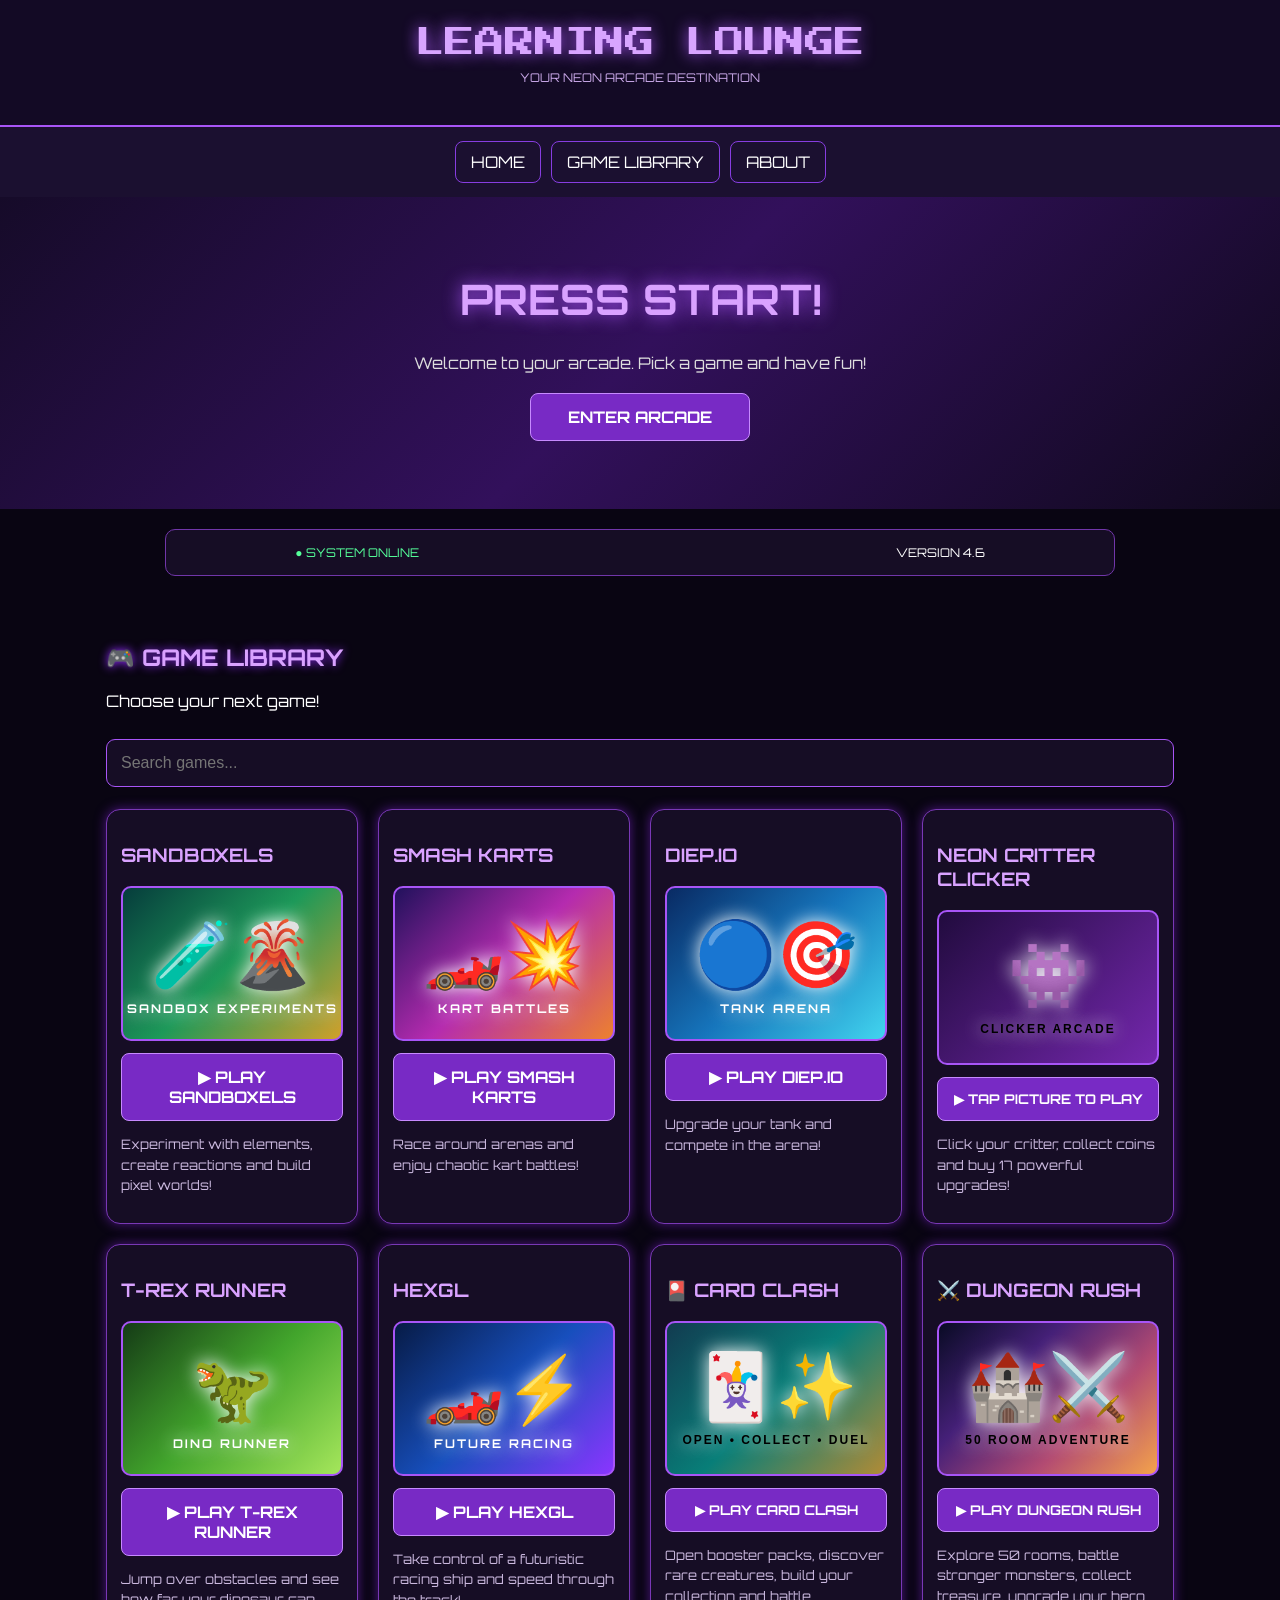
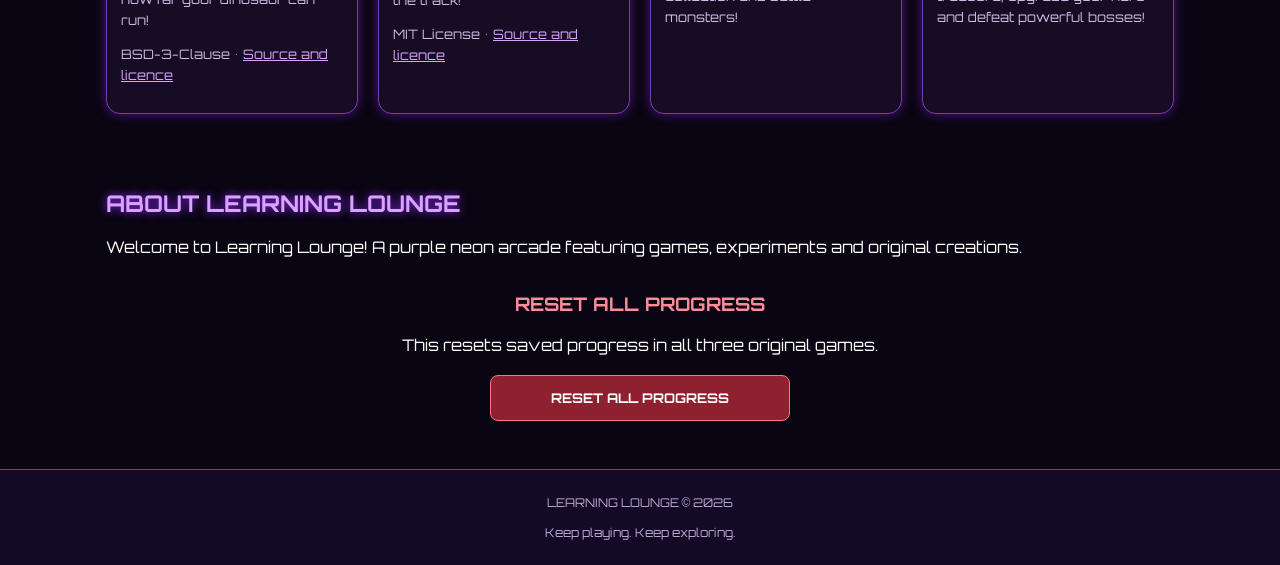
==== commit 48f9ccda: "index.html" ====
--- a/index.html
+++ b/index.html
@@ -1,14 +1,11 @@
-
 <!DOCTYPE html>
 <html lang="en">
 <head>
 <meta charset="UTF-8">
 <meta name="viewport" content="width=device-width, initial-scale=1">
-<title>Learning Lounge 4.5</title>
-
+<title>Learning Lounge 4.6</title>
 <style>
 @import url('https://fonts.googleapis.com/css2?family=Press+Start+2P&family=Orbitron:wght@400;700;900&display=swap');
-
 *{box-sizing:border-box}
 body{margin:0;background:#090512;color:white;font-family:Orbitron,Arial,sans-serif}
 header{text-align:center;padding:28px 12px;background:#130a25;border-bottom:2px solid #a855f7}
@@ -16,7 +13,6 @@
 header p{color:#c9a8e8;font-size:12px}
 nav{display:flex;justify-content:center;flex-wrap:wrap;gap:10px;padding:14px;background:#1b1030}
 nav a{color:white;text-decoration:none;padding:10px 15px;border:1px solid #873de0;border-radius:8px}
-nav a:hover{background:#7628c9}
 .hero{text-align:center;padding:48px 15px;background:linear-gradient(135deg,#160b29,#32105b,#10091d)}
 .hero h1{color:#d9a2ff;font-size:clamp(25px,5vw,42px);text-shadow:0 0 18px #a855f7}
 .hero p{color:#ddd}
@@ -31,8 +27,7 @@
 .game-card h3{color:#d9a2ff}
 .game-card p{color:#cbb9df;font-size:13px;line-height:1.6}
 .game-link{display:block;text-decoration:none;color:white}
-.game-picture{height:155px;width:100%;border-radius:10px;border:2px solid #a855f7;display:flex;align-items:center;justify-content:center;flex-direction:column;gap:8px;overflow:hidden;font-size:65px;text-shadow:0 0 18px white;transition:.2s}
-.game-picture:hover{filter:brightness(1.25)}
+.game-picture{height:155px;width:100%;border-radius:10px;border:2px solid #a855f7;display:flex;align-items:center;justify-content:center;flex-direction:column;gap:8px;overflow:hidden;font-size:65px;text-shadow:0 0 18px white}
 .game-picture small{font-size:12px;font-weight:bold;letter-spacing:2px}
 .sandbox-art{background:linear-gradient(135deg,#063c3c,#1d9959,#d1a02b)}
 .smash-art{background:linear-gradient(135deg,#21115c,#b52baf,#ed812e)}
@@ -42,98 +37,67 @@
 .hexgl-art{background:linear-gradient(135deg,#071b46,#174fbd,#8a35ff)}
 .cards-art{background:linear-gradient(135deg,#123b50,#087e78,#b18b36)}
 .dungeon-art{background:linear-gradient(135deg,#090b24,#452078,#b34b72,#f4a34b)}
-.play-button,.action-button{display:block;width:100%;margin-top:12px;padding:13px;background:#782ac5;border:1px solid #c78aff;border-radius:8px;color:white;font-weight:bold;text-align:center;cursor:pointer;font-family:Orbitron,Arial,sans-serif;text-decoration:none}
-.play-button:hover,.action-button:hover{background:#a044ed}
+.play-button,.action-button{display:block;width:100%;margin-top:12px;padding:13px;background:#782ac5;border:1px solid #c78aff;border-radius:8px;color:white;font-weight:bold;text-align:center;cursor:pointer;font-family:Orbitron;text-decoration:none}
 .license-note{color:#a995bd;font-size:10px;line-height:1.5}
 .license-note a{color:#d9a2ff}
-.reset-progress-button{display:block;width:100%;max-width:300px;margin:20px auto;padding:14px;background:#8e202f;border:1px solid #ff7585;border-radius:8px;color:white;font-family:Orbitron,Arial,sans-serif;font-weight:bold;cursor:pointer}
-.reset-progress-button:hover{background:#bd3045}
+.reset-progress-button{display:block;width:100%;max-width:300px;margin:20px auto;padding:14px;background:#8e202f;border:1px solid #ff7585;border-radius:8px;color:white;font-family:Orbitron;font-weight:bold;cursor:pointer}
 .game-window{display:none;position:fixed;z-index:20;inset:0;background:#080410;overflow:auto;padding:12px}
 .game-top{display:flex;align-items:center;justify-content:space-between;gap:8px;flex-wrap:wrap;max-width:1000px;margin:0 auto 15px}
 .game-top h2{color:#d9a2ff;font-size:18px}
 .game-top button{padding:10px;border:1px solid #a855f7;background:#35115b;color:white;border-radius:7px;cursor:pointer}
 #clickerScreen{max-width:900px;margin:auto;text-align:center}
 #coinCount{font-size:27px;color:#ffe66d;margin:15px}
-.critter{font-size:100px;cursor:pointer;user-select:none;display:inline-block;padding:25px;border-radius:50%;background:#211039;border:3px solid #b45cff;box-shadow:0 0 30px #9b37ff;margin:20px;transition:.1s}
-.critter:active{transform:scale(.92)}
+.critter{font-size:100px;cursor:pointer;user-select:none;display:inline-block;padding:25px;border-radius:50%;background:#211039;border:3px solid #b45cff;box-shadow:0 0 30px #9b37ff;margin:20px}
 .upgrades{display:grid;grid-template-columns:repeat(auto-fit,minmax(210px,1fr));gap:10px;margin:20px auto;text-align:left}
 .upgrade{background:#190d2a;border:1px solid #7439a7;border-radius:9px;padding:12px}
 .upgrade p{font-size:12px;color:#cbb9df}
-.upgrade button{width:100%;margin-top:8px;padding:10px;background:#7025b5;color:white;border:0;border-radius:7px;cursor:pointer;font-weight:bold}
-.upgrade button:disabled{opacity:.4;cursor:not-allowed}
-#gameMessage{color:#cba3f4}
+.upgrade button{width:100%;margin-top:8px;padding:10px;background:#7025b5;color:white;border:0;border-radius:7px;cursor:pointer}
+.upgrade button:disabled{opacity:.4}
 footer{text-align:center;padding:25px;background:#130a25;border-top:1px solid #7136a9;color:#bda6d5;font-size:12px}
 
 /* CARD CLASH */
-#cardGame{z-index:30;background:radial-gradient(ellipse at 50% 0%,#174b58 0%,#102b3a 38%,#07131f 100%)}
-#cardGame .game-top h2{color:#83f5df}
+#cardGame{z-index:30;background:radial-gradient(ellipse at 50% 0%,#174b58,#07131f 85%)}
 .card-game-content{max-width:1000px;margin:auto;text-align:center}
-.card-logo{font-family:'Press Start 2P',monospace;color:#8effe6;font-size:clamp(20px,5vw,32px);text-shadow:0 0 18px #00d9bd;margin:25px 0}
-.card-coins{color:#ffe66d;font-size:23px;font-weight:bold;margin:18px}
+.card-logo{font-family:'Press Start 2P';color:#8effe6;font-size:clamp(20px,5vw,32px);margin:25px 0}
+.card-coins{color:#ffe66d;font-size:23px;margin:18px}
 .card-tabs{display:flex;justify-content:center;flex-wrap:wrap;gap:9px;margin:20px 0}
-.card-tabs button{padding:12px 16px;background:#123744;border:1px solid #3b9998;border-radius:8px;color:white;font-family:Orbitron;font-weight:bold;cursor:pointer}
-.card-tabs button.active,.card-tabs button:hover{background:#087e78}
-.card-panel{display:none;background:linear-gradient(145deg,#102b3a,#0a1b29);border:1px solid #327b83;border-radius:14px;padding:18px;margin:15px 0;box-shadow:0 0 15px #00b9aa22}
+.card-tabs button,.card-button{padding:12px 16px;background:#123744;border:1px solid #3b9998;border-radius:8px;color:white;font-family:Orbitron;font-weight:bold;cursor:pointer;margin:5px}
+.card-tabs button.active,.card-tabs button:hover,.card-button:hover{background:#087e78}
+.card-panel{display:none;background:#102b3a;border:1px solid #327b83;border-radius:14px;padding:18px;margin:15px 0}
 .card-panel.active{display:block}
-.card-button{padding:13px 20px;background:linear-gradient(90deg,#087e78,#16b6a2);color:white;border:1px solid #8effe6;border-radius:9px;font-family:Orbitron;font-weight:bold;cursor:pointer;margin:7px}
-.card-button:disabled{opacity:.4;cursor:not-allowed}
-.card-button:hover:not(:disabled){filter:brightness(1.2)}
 .card-grid{display:grid;grid-template-columns:repeat(auto-fit,minmax(145px,1fr));gap:13px;margin-top:18px}
-.collect-card{min-width:0;border:2px solid #777;border-radius:11px;padding:12px 7px;background:linear-gradient(160deg,#193d4b,#0b1b29);position:relative;overflow:hidden}
-.collect-card h3{font-size:12px;margin:5px 0}
-.collect-card p{font-size:10px;color:#d5c7e4;margin:6px 0}
-.collect-card button{width:100%;padding:9px 3px;margin-top:7px;border:0;border-radius:6px;background:#087e78;color:white;font-family:Orbitron;font-size:10px;cursor:pointer}
-.collect-card button:disabled{opacity:.4;cursor:not-allowed}
-.creature-art{height:110px;display:flex;justify-content:center;align-items:center;margin:9px 0;border-radius:10px;font-size:68px;background:radial-gradient(circle,#5c9fa0,#214c5a 55%,#102532);text-shadow:0 5px 12px #000;box-shadow:inset 0 0 18px #80fff044}
-.rarity-common{border-color:#aeb5c2}.rarity-uncommon{border-color:#45d483}.rarity-rare{border-color:#42a5ff}.rarity-epic{border-color:#bd72ff;box-shadow:0 0 10px #8739c9}.rarity-legendary{border-color:#ffd04c;box-shadow:0 0 12px #b77a17}.rarity-mythic{border-color:#ff668e;box-shadow:0 0 15px #ff336e}.rarity-godly{border-color:#ffb52e;box-shadow:0 0 20px #ffb52e;animation:godlyGlow 1.5s infinite alternate}.rarity-secret{border-color:#ff347e;box-shadow:0 0 20px #a000ff;animation:secretGlow 1.2s infinite alternate}
-.rarity-common .creature-art{background:linear-gradient(145deg,#354957,#8a9da6)}
-.rarity-uncommon .creature-art{background:linear-gradient(145deg,#075a45,#3edc94)}
-.rarity-rare .creature-art{background:linear-gradient(145deg,#104b91,#48baff)}
-.rarity-epic .creature-art{background:linear-gradient(145deg,#492080,#b65cff)}
-.rarity-legendary .creature-art{background:linear-gradient(145deg,#9a5b0c,#ffdb65)}
-.rarity-mythic .creature-art{background:linear-gradient(145deg,#81204e,#ff75ba)}
-.rarity-godly .creature-art{background:linear-gradient(145deg,#80600b,#fff09b)}
-.rarity-secret .creature-art{background:linear-gradient(145deg,#241047,#a60070,#101020)}
-@keyframes godlyGlow{from{box-shadow:0 0 8px #ffb52e}to{box-shadow:0 0 28px #fff000}}
-@keyframes secretGlow{from{box-shadow:0 0 10px #a000ff}to{box-shadow:0 0 30px #ff347e}}
-.rarity-label{font-size:10px;font-weight:bold;letter-spacing:1px}
-.rarity-godly .rarity-label{color:#ffc84d}.rarity-secret .rarity-label{color:#ff63a6}.rarity-legendary .rarity-label{color:#ffdc65}.rarity-mythic .rarity-label{color:#ff83a6}.rarity-epic .rarity-label{color:#d49aff}.rarity-rare .rarity-label{color:#70c5ff}.rarity-uncommon .rarity-label{color:#65ed9a}
+.collect-card{border:2px solid #777;border-radius:11px;padding:12px 7px;background:#102532;overflow:hidden}
+.collect-card h3{font-size:12px}
+.collect-card p{font-size:10px;color:#d5c7e4}
+.collect-card button{width:100%;padding:9px;margin-top:7px;border:0;border-radius:6px;background:#087e78;color:white;font-family:Orbitron;font-size:10px;cursor:pointer}
+.creature-art{height:100px;display:flex;justify-content:center;align-items:center;margin:9px 0;border-radius:10px;font-size:65px;background:radial-gradient(circle,#5c9fa0,#102532)}
+.rarity-common{border-color:#aeb5c2}.rarity-uncommon{border-color:#45d483}.rarity-rare{border-color:#42a5ff}.rarity-epic{border-color:#bd72ff}.rarity-legendary{border-color:#ffd04c}.rarity-mythic{border-color:#ff668e}.rarity-godly{border-color:#ffb52e}.rarity-secret{border-color:#ff347e}
+.card-info,.duel-info{color:#a9d8d7;font-size:12px;line-height:1.7}
 #packResults{display:grid;grid-template-columns:repeat(auto-fit,minmax(125px,1fr));gap:12px;margin:20px 0}
-.pack-result-card{border:2px solid #888;border-radius:10px;padding:12px 5px;background:linear-gradient(160deg,#193d4b,#0b1b29);animation:reveal .4s ease-out}
-@keyframes reveal{from{transform:scale(.5) rotateY(90deg);opacity:0}to{transform:scale(1);opacity:1}}
-.pack-result-card .creature-art{font-size:50px}.pack-result-card h3{font-size:11px}.pack-result-card p{font-size:10px}
-#packMessage{min-height:25px;color:#b9fff0;font-size:13px}
-.card-info{color:#a9d8d7;font-size:12px;line-height:1.7}
-.card-empty{color:#a995bd;padding:25px}
-#superPackTimer{min-height:18px;margin:8px 0 0;color:#8effe6;font-size:10px;line-height:1.5}
+.pack-result-card{border:2px solid #888;border-radius:10px;padding:12px;background:#193d4b}
+#packMessage,#duelMessage{min-height:25px;color:#b9fff0}
 .duel-pick-grid{display:grid;grid-template-columns:repeat(auto-fit,minmax(135px,1fr));gap:10px;margin:18px 0}
-.duel-pick{background:#142f3c;border:2px solid #347d86;border-radius:12px;padding:12px 5px;color:white;cursor:pointer;font-family:Orbitron}
-.duel-pick.selected{border-color:#8effe6;background:#12665f;box-shadow:0 0 14px #00d9bd88}
-.duel-pick .creature-art{font-size:42px;height:70px}
+.duel-pick{background:#142f3c;border:2px solid #347d86;border-radius:12px;padding:12px;color:white;cursor:pointer;font-family:Orbitron}
+.duel-pick.selected{border-color:#8effe6;background:#12665f}
 .duel-fighters{display:grid;grid-template-columns:1fr 1fr;gap:12px;margin:20px 0}
-.duel-fighter{background:#142f3c;border:2px solid #347d86;border-radius:12px;padding:12px;min-width:0}
-.duel-fighter.active-fighter{border-color:#8effe6;box-shadow:0 0 15px #00d9bd66}
-.duel-monster{font-size:65px;margin:10px}
-.duel-health{width:100%;height:15px;background:#07131f;border-radius:20px;overflow:hidden;border:1px solid #56848b}
-.duel-health-fill{height:100%;width:100%;background:linear-gradient(90deg,#13b96e,#8cff9e);transition:width .3s}
-.duel-actions{display:flex;justify-content:center;flex-wrap:wrap;gap:8px;margin:18px 0}
-.duel-log{min-height:65px;padding:14px;background:#071c28;border:1px solid #347d86;border-radius:10px;color:#b9fff0;line-height:1.7}
-.duel-info{color:#a9d8d7;font-size:12px;line-height:1.7}
-#duelMessage{color:#8effe6;min-height:25px}
+.duel-fighter{background:#142f3c;border:2px solid #347d86;border-radius:12px;padding:12px}
+.duel-monster{font-size:55px;margin:10px}
+.duel-health{height:15px;background:#07131f;border-radius:20px;overflow:hidden}
+.duel-health-fill{height:100%;background:#13b96e;transition:width .3s}
+.duel-log{min-height:65px;padding:14px;background:#071c28;border:1px solid #347d86;border-radius:10px;color:#b9fff0}
 
 /* DUNGEON RUSH */
 #dungeonGame{z-index:35;background:radial-gradient(ellipse at top,#24103d,#090817 70%)}
 #dungeonGame .game-top h2{color:#ffc16b}
 .dungeon-wrap{max-width:900px;margin:auto;text-align:center}
-.dungeon-title{font-family:'Press Start 2P',monospace;color:#ffc16b;font-size:clamp(17px,4vw,27px);text-shadow:0 0 15px #ff853b;margin:14px}
+.dungeon-title{font-family:'Press Start 2P';color:#ffc16b;font-size:clamp(17px,4vw,27px);text-shadow:0 0 15px #ff853b;margin:14px}
 .dungeon-subtitle{color:#d5b8e9;font-size:12px;line-height:1.7}
 .dungeon-hud{display:flex;justify-content:space-around;flex-wrap:wrap;gap:10px;background:#170f29;border:1px solid #8051a7;border-radius:10px;padding:12px;margin:12px 0;color:#ffe6a6;font-size:12px}
-#dungeonCanvas{display:block;width:100%;max-width:768px;height:auto;margin:10px auto;border:3px solid #a56add;border-radius:8px;background:#080817;image-rendering:pixelated;box-shadow:0 0 25px #8d3fba66;touch-action:none}
+#dungeonCanvas{display:block;width:100%;max-width:768px;height:auto;margin:10px auto;border:3px solid #a56add;border-radius:8px;background:#080817;image-rendering:pixelated;touch-action:none}
 .dungeon-message{min-height:25px;color:#ffdc93;font-size:12px;line-height:1.6}
 .dungeon-controls{display:flex;justify-content:center;align-items:center;gap:24px;flex-wrap:wrap;margin:14px auto}
 .dpad{display:grid;grid-template-columns:48px 48px 48px;grid-template-rows:48px 48px 48px;gap:4px}
 .dpad button,.attack-touch{background:linear-gradient(145deg,#59317d,#28163f);border:2px solid #c18bff;border-radius:9px;color:white;font-size:20px;font-weight:bold;touch-action:none;user-select:none}
-.dpad button:active,.attack-touch:active{background:#a34fe3;transform:scale(.95)}
 .dpad .up{grid-column:2;grid-row:1}.dpad .left{grid-column:1;grid-row:2}.dpad .right{grid-column:3;grid-row:2}.dpad .down{grid-column:2;grid-row:3}
 .attack-touch{width:95px;height:95px;border-radius:50%;background:linear-gradient(145deg,#a34b3a,#5a1b38);border-color:#ffad7c;font-size:13px}
 .dungeon-shop{display:grid;grid-template-columns:repeat(auto-fit,minmax(180px,1fr));gap:10px;margin:15px 0}
@@ -143,1258 +107,311 @@
 .dungeon-upgrade button:disabled{opacity:.4}
 .dungeon-actions{display:flex;justify-content:center;gap:10px;flex-wrap:wrap}
 .dungeon-actions button{padding:11px 15px;background:#59317d;border:1px solid #c18bff;color:white;border-radius:8px;font-family:Orbitron;cursor:pointer}
-@media(max-width:500px){
-.card-grid{grid-template-columns:repeat(2,minmax(0,1fr))}
-.card-panel{padding:12px}.card-tabs button{padding:10px;font-size:11px}
-.duel-fighters{grid-template-columns:1fr 1fr}.duel-monster{font-size:48px}
-.dungeon-controls{gap:12px}.dpad{grid-template-columns:43px 43px 43px;grid-template-rows:43px 43px 43px}
-}
+@media(max-width:500px){.card-grid{grid-template-columns:repeat(2,minmax(0,1fr))}.card-panel{padding:12px}.duel-fighters{grid-template-columns:1fr 1fr}.dungeon-controls{gap:12px}.dpad{grid-template-columns:43px 43px 43px;grid-template-rows:43px 43px 43px}}
 </style>
 </head>
-
 <body>
-<header>
-  <div class="logo">LEARNING LOUNGE</div>
-  <p>YOUR NEON ARCADE DESTINATION</p>
-</header>
-
-<nav>
-  <a href="#home">HOME</a>
-  <a href="#library">GAME LIBRARY</a>
-  <a href="#about">ABOUT</a>
-</nav>
-
-<div class="hero" id="home">
-  <h1>PRESS START!</h1>
-  <p>Welcome to your arcade. Pick a game and have fun!</p>
-  <a class="play-button" href="#library" style="max-width:220px;margin:20px auto">ENTER ARCADE</a>
+<header><div class="logo">LEARNING LOUNGE</div><p>YOUR NEON ARCADE DESTINATION</p></header>
+<nav><a href="#home">HOME</a><a href="#library">GAME LIBRARY</a><a href="#about">ABOUT</a></nav>
+<div class="hero" id="home"><h1>PRESS START!</h1><p>Welcome to your arcade. Pick a game and have fun!</p><a class="play-button" href="#library" style="max-width:220px;margin:20px auto">ENTER ARCADE</a></div>
+<div class="status"><span class="online">● SYSTEM ONLINE</span><span id="clock"></span><span>VERSION 4.6</span></div>
+
+<section id="library">
+<h2 class="section-title">🎮 GAME LIBRARY</h2>
+<p>Choose your next game!</p>
+<input id="search" type="text" placeholder="Search games..." oninput="searchGames()">
+<div class="games" id="gameList">
+<div class="game-card" data-name="sandboxels sandbox simulation"><h3>SANDBOXELS</h3><a class="game-link" href="https://neal.fun/sandboxels/" target="_blank" rel="noopener noreferrer"><div class="game-picture sandbox-art">🧪🌋<small>SANDBOX EXPERIMENTS</small></div><span class="play-button">▶ PLAY SANDBOXELS</span></a><p>Experiment with elements, create reactions and build pixel worlds!</p></div>
+<div class="game-card" data-name="smash karts racing cars battle"><h3>SMASH KARTS</h3><a class="game-link" href="https://smashkarts.io/" target="_blank" rel="noopener noreferrer"><div class="game-picture smash-art">🏎️💥<small>KART BATTLES</small></div><span class="play-button">▶ PLAY SMASH KARTS</span></a><p>Race around arenas and enjoy chaotic kart battles!</p></div>
+<div class="game-card" data-name="diep io tank shooter"><h3>DIEP.IO</h3><a class="game-link" href="https://diep.io/" target="_blank" rel="noopener noreferrer"><div class="game-picture diep-art">🔵🎯<small>TANK ARENA</small></div><span class="play-button">▶ PLAY DIEP.IO</span></a><p>Upgrade your tank and compete in the arena!</p></div>
+<div class="game-card" data-name="neon critter clicker arcade"><h3>NEON CRITTER CLICKER</h3><button onclick="openGame()" style="padding:0;border:0;background:none;width:100%;cursor:pointer"><div class="game-picture critter-art">👾<small>CLICKER ARCADE</small></div><span class="play-button">▶ TAP PICTURE TO PLAY</span></button><p>Click your critter, collect coins and buy 17 powerful upgrades!</p></div>
+<div class="game-card" data-name="t rex trex dinosaur runner"><h3>T-REX RUNNER</h3><a class="game-link" href="https://wayou.github.io/t-rex-runner/" target="_blank" rel="noopener noreferrer"><div class="game-picture trex-art">🦖<small>DINO RUNNER</small></div><span class="play-button">▶ PLAY T-REX RUNNER</span></a><p>Jump over obstacles and see how far your dinosaur can run!</p><p class="license-note">BSD-3-Clause • <a href="https://github.com/wayou/t-rex-runner" target="_blank">Source and licence</a></p></div>
+<div class="game-card" data-name="hexgl racing futuristic spaceship"><h3>HEXGL</h3><a class="game-link" href="https://hexgl.bkcore.com/play/" target="_blank" rel="noopener noreferrer"><div class="game-picture hexgl-art">🏎️⚡<small>FUTURE RACING</small></div><span class="play-button">▶ PLAY HEXGL</span></a><p>Take control of a futuristic racing ship and speed through the track!</p><p class="license-note">MIT License • <a href="https://github.com/BKcore/HexGL" target="_blank">Source and licence</a></p></div>
+<div class="game-card" data-name="card clash trading cards booster collector monster duel"><h3>🎴 CARD CLASH</h3><button onclick="openCardClash()" style="padding:0;border:0;background:none;width:100%;cursor:pointer"><div class="game-picture cards-art">🃏✨<small>OPEN • COLLECT • DUEL</small></div><span class="play-button">▶ PLAY CARD CLASH</span></button><p>Open booster packs, discover rare creatures, build your collection and battle monsters!</p></div>
+<div class="game-card" data-name="dungeon rush dungeon crawler pixel art monsters boss adventure 50 rooms"><h3>⚔️ DUNGEON RUSH</h3><button onclick="openDungeon()" style="padding:0;border:0;background:none;width:100%;cursor:pointer"><div class="game-picture dungeon-art">🏰⚔️<small>50 ROOM ADVENTURE</small></div><span class="play-button">▶ PLAY DUNGEON RUSH</span></button><p>Explore 50 rooms, battle stronger monsters, collect treasure, upgrade your hero and defeat powerful bosses!</p></div>
 </div>
-
-<div class="status">
-  <span class="online">● SYSTEM ONLINE</span>
-  <span id="clock">LOADING CLOCK...</span>
-  <span>VERSION 4.5</span>
-</div>
-
-<section id="library">
-  <h2 class="section-title">🎮 GAME LIBRARY</h2>
-  <p>Choose your next game!</p>
-  <input id="search" type="text" placeholder="Search games..." oninput="searchGames()">
-
-  <div class="games" id="gameList">
-
-    <div class="game-card" data-name="sandboxels sandbox simulation">
-      <h3>SANDBOXELS</h3>
-      <a class="game-link" href="https://neal.fun/sandboxels/" target="_blank" rel="noopener noreferrer">
-        <div class="game-picture sandbox-art">🧪🌋<small>SANDBOX EXPERIMENTS</small></div>
-        <span class="play-button">▶ PLAY SANDBOXELS</span>
-      </a>
-      <p>Experiment with elements, create reactions and build pixel worlds!</p>
-    </div>
-
-    <div class="game-card" data-name="smash karts racing cars battle">
-      <h3>SMASH KARTS</h3>
-      <a class="game-link" href="https://smashkarts.io/" target="_blank" rel="noopener noreferrer">
-        <div class="game-picture smash-art">🏎️💥<small>KART BATTLES</small></div>
-        <span class="play-button">▶ PLAY SMASH KARTS</span>
-      </a>
-      <p>Race around arenas and enjoy chaotic kart battles!</p>
-    </div>
-
-    <div class="game-card" data-name="diep io tank shooter">
-      <h3>DIEP.IO</h3>
-      <a class="game-link" href="https://diep.io/" target="_blank" rel="noopener noreferrer">
-        <div class="game-picture diep-art">🔵🎯<small>TANK ARENA</small></div>
-        <span class="play-button">▶ PLAY DIEP.IO</span>
-      </a>
-      <p>Upgrade your tank and compete in the arena!</p>
-    </div>
-
-    <div class="game-card" data-name="neon critter clicker arcade">
-      <h3>NEON CRITTER CLICKER</h3>
-      <button onclick="openGame()" style="padding:0;border:0;background:none;width:100%;cursor:pointer">
-        <div class="game-picture critter-art">👾<small>CLICKER ARCADE</small></div>
-        <span class="play-button">▶ TAP PICTURE TO PLAY</span>
-      </button>
-      <p>Click your critter, collect coins and buy 17 powerful upgrades!</p>
-    </div>
-
-    <div class="game-card" data-name="t rex trex dinosaur runner running">
-      <h3>T-REX RUNNER</h3>
-      <a class="game-link" href="https://wayou.github.io/t-rex-runner/" target="_blank" rel="noopener noreferrer">
-        <div class="game-picture trex-art">🦖<small>DINO RUNNER</small></div>
-        <span class="play-button">▶ PLAY T-REX RUNNER</span>
-      </a>
-      <p>Jump over obstacles and see how far your dinosaur can run!</p>
-      <p class="license-note">Open-source version • BSD-3-Clause. <a href="https://github.com/wayou/t-rex-runner" target="_blank" rel="noopener noreferrer">Source and licence</a></p>
-    </div>
-
-    <div class="game-card" data-name="hexgl racing futuristic spaceship race">
-      <h3>HEXGL</h3>
-      <a class="game-link" href="https://hexgl.bkcore.com/play/" target="_blank" rel="noopener noreferrer">
-        <div class="game-picture hexgl-art">🏎️⚡<small>FUTURE RACING</small></div>
-        <span class="play-button">▶ PLAY HEXGL</span>
-      </a>
-      <p>Take control of a futuristic racing ship and speed through the track!</p>
-      <p class="license-note">Open-source code • MIT License. <a href="https://github.com/BKcore/HexGL" target="_blank" rel="noopener noreferrer">Source and licence</a></p>
-    </div>
-
-    <div class="game-card" data-name="card clash trading cards booster pack collector monster duel">
-      <h3>🎴 CARD CLASH</h3>
-      <button onclick="openCardClash()" style="padding:0;border:0;background:none;width:100%;cursor:pointer">
-        <div class="game-picture cards-art">🃏✨<small>OPEN • COLLECT • DUEL</small></div>
-        <span class="play-button">▶ PLAY CARD CLASH</span>
-      </button>
-      <p>Open booster packs, discover rare creatures, build your collection and battle monsters!</p>
-      <p class="license-note">Original Learning Lounge game.</p>
-    </div>
-
-    <div class="game-card" data-name="dungeon rush dungeon crawler pixel art monsters boss adventure">
-      <h3>⚔️ DUNGEON RUSH</h3>
-      <button onclick="openDungeon()" style="padding:0;border:0;background:none;width:100%;cursor:pointer">
-        <div class="game-picture dungeon-art">🏰⚔️<small>ENTER THE DUNGEON</small></div>
-        <span class="play-button">▶ PLAY DUNGEON RUSH</span>
-      </button>
-      <p>Explore dangerous rooms, fight monsters, find treasure and defeat the dungeon boss!</p>
-      <p class="license-note">Original Learning Lounge game.</p>
-    </div>
-
-  </div>
 </section>
 
-<section id="about">
-  <h2 class="section-title">ABOUT LEARNING LOUNGE</h2>
-  <p>Welcome to Learning Lounge! A purple neon arcade featuring games, experiments and original creations.</p>
-  <h3 style="color:#ff8b9b;text-align:center;margin-top:35px">RESET ALL PROGRESS</h3>
-  <p style="text-align:center">This resets saved progress in Neon Critter Clicker, Card Clash and Dungeon Rush. Your games and website will stay here.</p>
-  <button class="reset-progress-button" onclick="resetProgress()">RESET ALL PROGRESS</button>
-</section>
-
+<section id="about"><h2 class="section-title">ABOUT LEARNING LOUNGE</h2><p>Welcome to Learning Lounge! A purple neon arcade featuring games, experiments and original creations.</p><h3 style="color:#ff8b9b;text-align:center;margin-top:35px">RESET ALL PROGRESS</h3><p style="text-align:center">This resets saved progress in all three original games.</p><button class="reset-progress-button" onclick="resetProgress()">RESET ALL PROGRESS</button></section>
 <footer>LEARNING LOUNGE © 2026<br><br>Keep playing. Keep exploring.</footer>
 
-<!-- NEON CRITTER CLICKER -->
-<div class="game-window" id="clickerGame">
-  <div class="game-top">
-    <h2>👾 NEON CRITTER CLICKER</h2>
-    <div>
-      <button onclick="fullscreenGame()">⛶ FULL SCREEN</button>
-      <button onclick="closeGame()">✕ CLOSE GAME</button>
-    </div>
-  </div>
-  <div id="clickerScreen">
-    <h2>CLICK THE CRITTER!</h2>
-    <div id="coinCount">🪙 0 Coins</div>
-    <div class="critter" onclick="clickCritter()">👾</div>
-    <p id="gameMessage">Your adventure starts here!</p>
-    <p id="powerText">Click power: 1 | Auto coins: 0/sec</p>
-    <h2 style="color:#d9a2ff">UPGRADES SHOP</h2>
-    <div class="upgrades" id="upgradeList"></div>
-    <button class="action-button" onclick="resetGame()">RESET GAME</button>
-  </div>
-</div>
+<!-- CLICKER -->
+<div class="game-window" id="clickerGame"><div class="game-top"><h2>👾 NEON CRITTER CLICKER</h2><div><button onclick="fullscreen('clickerGame')">⛶ FULL SCREEN</button><button onclick="closeWindow('clickerGame')">✕ CLOSE GAME</button></div></div><div id="clickerScreen"><h2>CLICK THE CRITTER!</h2><div id="coinCount">🪙 0 Coins</div><div class="critter" onclick="clickCritter()">👾</div><p id="gameMessage">Your adventure starts here!</p><p id="powerText"></p><h2 style="color:#d9a2ff">UPGRADES SHOP</h2><div class="upgrades" id="upgradeList"></div><button class="action-button" onclick="resetGame()">RESET GAME</button></div></div>
 
 <!-- CARD CLASH -->
 <div class="game-window" id="cardGame">
-  <div class="game-top">
-    <h2>🎴 CARD CLASH</h2>
-    <div>
-      <button onclick="cardFullscreen()">⛶ FULL SCREEN</button>
-      <button onclick="closeCardClash()">✕ CLOSE GAME</button>
-    </div>
-  </div>
-  <div class="card-game-content">
-    <div class="card-logo">CARD CLASH</div>
-    <div class="card-coins" id="cardCoins">🪙 500 COINS</div>
-    <div class="card-tabs">
-      <button class="active" onclick="showCardTab('shop',this)">🛒 SHOP</button>
-      <button onclick="showCardTab('collection',this)">📚 COLLECTION</button>
-      <button onclick="showCardTab('duel',this)">⚔️ DUEL</button>
-      <button onclick="showCardTab('odds',this)">✨ ODDS</button>
-    </div>
-
-    <div class="card-panel active" id="cardShop">
-      <h2>🎁 BOOSTER PACK SHOP</h2>
-      <p class="card-info">Super Common gives 1 card. Every paid pack contains 5 random creature cards. Higher-tier packs have better chances of rare creatures!</p>
-      <div class="card-grid">
-        <div class="collect-card rarity-common"><div class="creature-art">🟢</div><h3>SUPER COMMON</h3><p>FREE • 1 Common card • 60-sec cooldown</p><button id="superPackButton" onclick="openPack('super')">CLAIM FREE PACK</button><p id="superPackTimer">Free pack ready!</p></div>
-        <div class="collect-card rarity-common"><div class="creature-art">📦</div><h3>COMMON PACK</h3><p>50 coins • Better Uncommon odds</p><button onclick="openPack('common')">BUY FOR 50</button></div>
-        <div class="collect-card rarity-uncommon"><div class="creature-art">🍀</div><h3>UNCOMMON PACK</h3><p>100 coins • Better Rare odds</p><button onclick="openPack('uncommon')">BUY FOR 100</button></div>
-        <div class="collect-card rarity-rare"><div class="creature-art">💎</div><h3>RARE PACK</h3><p>200 coins • Better Legendary odds</p><button onclick="openPack('rare')">BUY FOR 200</button></div>
-        <div class="collect-card rarity-legendary"><div class="creature-art">🔥</div><h3>LEGENDARY PACK</h3><p>500 coins • Better high-rarity odds</p><button onclick="openPack('legendary')">BUY FOR 500</button></div>
-        <div class="collect-card rarity-secret"><div class="creature-art">👁️</div><h3>MYSTERY PACK</h3><p>2,000 coins • Best overall odds</p><button onclick="openPack('mystery')">BUY FOR 2,000</button></div>
-      </div>
-      <p id="packMessage">Choose a pack and see what you discover!</p>
-      <div id="packResults"></div>
-    </div>
-
-    <div class="card-panel" id="cardCollection">
-      <h2>YOUR COLLECTION</h2>
-      <p class="card-info" id="collectionStats">You have discovered 0 cards.</p>
-      <button class="card-button" onclick="sellDuplicates()">💰 SELL ALL DUPLICATES</button>
-      <div class="card-grid" id="collectionGrid"></div>
-    </div>
-
-    <div class="card-panel" id="cardDuel">
-      <h2>⚔️ MONSTER DUEL ARENA</h2>
-      <p class="duel-info">Choose three monsters from your collection and battle the computer for coins!</p>
-      <p id="duelStreak" class="duel-info">🔥 Win streak: 0</p>
-      <div id="duelSetup">
-        <h3>CHOOSE YOUR TEAM</h3>
-        <p id="duelSelectionText" class="duel-info">Select 3 monsters.</p>
-        <div class="duel-pick-grid" id="duelPickGrid"></div>
-        <button class="card-button" onclick="startDuel()">⚔️ START DUEL</button>
-      </div>
-      <div id="duelBattle" style="display:none">
-        <h3>YOUR MONSTER VS ENEMY</h3>
-        <div class="duel-fighters">
-          <div class="duel-fighter" id="playerFighter"><strong id="playerName">Your Monster</strong><div class="duel-monster" id="playerEmoji">🐺</div><p id="playerHPText">100 / 100 HP</p><div class="duel-health"><div class="duel-health-fill" id="playerHPBar"></div></div></div>
-          <div class="duel-fighter" id="enemyFighter"><strong id="enemyName">Enemy Monster</strong><div class="duel-monster" id="enemyEmoji">👹</div><p id="enemyHPText">100 / 100 HP</p><div class="duel-health"><div class="duel-health-fill" id="enemyHPBar"></div></div></div>
-        </div>
-        <p id="duelTurn" class="duel-info">Your turn!</p>
-        <div class="duel-actions">
-          <button class="card-button" id="attackButton" onclick="duelAttack()">⚔️ ATTACK</button>
-          <button class="card-button" id="specialButton" onclick="duelSpecial()">✨ SPECIAL</button>
-        </div>
-        <div class="duel-log" id="duelLog">The battle is starting!</div>
-      </div>
-      <p id="duelMessage"></p>
-    </div>
-
-    <div class="card-panel" id="cardOdds">
-      <h2>✨ PACK DROP CHANCES</h2>
-      <p class="card-info">These are the chances for each individual card. Paid packs contain five separate card rolls. The free Super Common Pack contains one card.</p>
-      <div class="card-grid">
-        <div class="collect-card rarity-common"><div class="creature-art">🟢</div><h3>SUPER COMMON</h3><p>Common: 100%</p></div>
-        <div class="collect-card rarity-common"><div class="creature-art">📦</div><h3>COMMON PACK</h3><p>Common: 75%</p><p>Uncommon: 20%</p><p>Rare: 5%</p></div>
-        <div class="collect-card rarity-uncommon"><div class="creature-art">🍀</div><h3>UNCOMMON PACK</h3><p>Common: 45%</p><p>Uncommon: 40%</p><p>Rare: 12%</p><p>Epic: 3%</p></div>
-        <div class="collect-card rarity-rare"><div class="creature-art">💎</div><h3>RARE PACK</h3><p>Common: 25%</p><p>Uncommon: 35%</p><p>Rare: 25%</p><p>Epic: 12%</p><p>Legendary: 3%</p></div>
-        <div class="collect-card rarity-legendary"><div class="creature-art">🔥</div><h3>LEGENDARY PACK</h3><p>Common: 10%</p><p>Uncommon: 20%</p><p>Rare: 30%</p><p>Epic: 22%</p><p>Legendary: 14%</p><p>Mythic: 3%</p><p>Godly: 1%</p></div>
-        <div class="collect-card rarity-secret"><div class="creature-art">👁️</div><h3>MYSTERY PACK</h3><p>Common: 5%</p><p>Uncommon: 10%</p><p>Rare: 20%</p><p>Epic: 25%</p><p>Legendary: 20%</p><p>Mythic: 12%</p><p>Godly: 6%</p><p>Secret: 2%</p></div>
-      </div>
-    </div>
-  </div>
-</div>
+<div class="game-top"><h2>🎴 CARD CLASH</h2><div><button onclick="fullscreen('cardGame')">⛶ FULL SCREEN</button><button onclick="closeWindow('cardGame')">✕ CLOSE GAME</button></div></div>
+<div class="card-game-content"><div class="card-logo">CARD CLASH</div><div class="card-coins" id="cardCoins">🪙 500 COINS</div>
+<div class="card-tabs"><button class="active" onclick="showCardTab('shop',this)">🛒 SHOP</button><button onclick="showCardTab('collection',this)">📚 COLLECTION</button><button onclick="showCardTab('duel',this)">⚔️ DUEL</button><button onclick="showCardTab('odds',this)">✨ ODDS</button></div>
+<div class="card-panel active" id="cardShop"><h2>🎁 BOOSTER PACK SHOP</h2><p class="card-info">Free pack gives one card. Paid packs contain five cards.</p><div class="card-grid" id="packShop"></div><p id="superPackTimer"></p><p id="packMessage">Choose a pack!</p><div id="packResults"></div></div>
+<div class="card-panel" id="cardCollection"><h2>YOUR COLLECTION</h2><p id="collectionStats"></p><button class="card-button" onclick="sellDuplicates()">💰 SELL ALL DUPLICATES</button><div class="card-grid" id="collectionGrid"></div></div>
+<div class="card-panel" id="cardDuel"><h2>⚔️ MONSTER DUEL ARENA</h2><p class="duel-info" id="duelStreak"></p><div id="duelSetup"><p id="duelSelectionText">Select 3 monsters.</p><div class="duel-pick-grid" id="duelPickGrid"></div><button class="card-button" onclick="startDuel()">START DUEL</button></div><div id="duelBattle" style="display:none"><div class="duel-fighters"><div class="duel-fighter"><strong id="playerName"></strong><div class="duel-monster" id="playerEmoji"></div><p id="playerHPText"></p><div class="duel-health"><div class="duel-health-fill" id="playerHPBar"></div></div></div><div class="duel-fighter"><strong id="enemyName"></strong><div class="duel-monster" id="enemyEmoji"></div><p id="enemyHPText"></p><div class="duel-health"><div class="duel-health-fill" id="enemyHPBar"></div></div></div></div><button class="card-button" onclick="duelAttack()">⚔️ ATTACK</button><button class="card-button" onclick="duelSpecial()">✨ SPECIAL</button><div class="duel-log" id="duelLog"></div></div><p id="duelMessage"></p></div>
+<div class="card-panel" id="cardOdds"><h2>✨ PACK ODDS</h2><p class="card-info">Common packs: mostly Common cards. Better packs improve the chance of higher rarity cards. Mystery packs have the best overall odds.</p><div id="oddsList" class="card-grid"></div></div>
+</div></div>
 
 <!-- DUNGEON RUSH -->
 <div class="game-window" id="dungeonGame">
-  <div class="game-top">
-    <h2>⚔️ DUNGEON RUSH</h2>
-    <div>
-      <button onclick="dungeonFullscreen()">⛶ FULL SCREEN</button>
-      <button onclick="closeDungeon()">✕ CLOSE GAME</button>
-    </div>
-  </div>
-
-  <div class="dungeon-wrap">
-    <div class="dungeon-title">DUNGEON RUSH</div>
-    <p class="dungeon-subtitle">Explore five dangerous rooms. Collect treasure, upgrade your hero and defeat the dungeon boss!</p>
-
-    <div class="dungeon-hud">
-      <span id="dungeonRoom">ROOM 1 / 5</span>
-      <span id="dungeonHealth">❤️ 100 / 100</span>
-      <span id="dungeonCoins">🪙 0</span>
-      <span id="dungeonEnemies">MONSTERS: 0</span>
-      <span id="dungeonWeapon">SWORD LV. 1</span>
-    </div>
-
-    <canvas id="dungeonCanvas" width="768" height="512"></canvas>
-    <p class="dungeon-message" id="dungeonMessage">Find the monsters and clear the room. Then enter the glowing door!</p>
-
-    <div class="dungeon-controls">
-      <div class="dpad">
-        <button class="up" data-move="up">▲</button>
-        <button class="left" data-move="left">◀</button>
-        <button class="right" data-move="right">▶</button>
-        <button class="down" data-move="down">▼</button>
-      </div>
-      <button class="attack-touch" id="dungeonAttack">⚔️<br>ATTACK</button>
-    </div>
-
-    <p class="dungeon-subtitle">Keyboard: WASD or arrow keys to move • Space to attack. On mobile, use the buttons above.</p>
-
-    <div class="dungeon-actions">
-      <button onclick="dungeonRestartRoom()">↻ RESTART ROOM</button>
-      <button onclick="dungeonHeal()">❤️ USE POTION</button>
-    </div>
-
-    <h3 style="color:#ffc16b">🛒 HERO UPGRADES</h3>
-    <div class="dungeon-shop">
-      <div class="dungeon-upgrade">
-        <strong>❤️ Health Potion</strong>
-        <p>Restore 40 health. Costs 30 coins.</p>
-        <button onclick="buyDungeonPotion()">BUY - 30 COINS</button>
-      </div>
-      <div class="dungeon-upgrade">
-        <strong>⚔️ Sword Upgrade</strong>
-        <p>Increase your sword damage permanently.</p>
-        <button id="swordUpgradeButton" onclick="buyDungeonSword()">UPGRADE SWORD</button>
-      </div>
-      <div class="dungeon-upgrade">
-        <strong>🛡️ Heart Upgrade</strong>
-        <p>Increase your maximum health by 25.</p>
-        <button id="heartUpgradeButton" onclick="buyDungeonHeart()">UPGRADE HEALTH</button>
-      </div>
-    </div>
-    <p class="dungeon-subtitle">Your coins and upgrades are saved automatically on this device.</p>
-  </div>
-</div>
+<div class="game-top"><h2>⚔️ DUNGEON RUSH</h2><div><button onclick="fullscreen('dungeonGame')">⛶ FULL SCREEN</button><button onclick="closeDungeon()">✕ CLOSE GAME</button></div></div>
+<div class="dungeon-wrap">
+<div class="dungeon-title">DUNGEON RUSH</div>
+<p class="dungeon-subtitle">50 rooms • 10 enemy types • 10 bosses • Loads of upgrades!</p>
+<div class="dungeon-hud"><span id="dungeonRoom">ROOM 1 / 50</span><span id="dungeonHealth">❤️ 100 / 100</span><span id="dungeonCoins">🪙 0</span><span id="dungeonEnemies">MONSTERS: 0</span><span id="dungeonWeapon">SWORD LV. 1</span></div>
+<canvas id="dungeonCanvas" width="768" height="512"></canvas>
+<p class="dungeon-message" id="dungeonMessage">Defeat every monster to unlock the exit!</p>
+<div class="dungeon-controls"><div class="dpad"><button class="up" data-move="up">▲</button><button class="left" data-move="left">◀</button><button class="right" data-move="right">▶</button><button class="down" data-move="down">▼</button></div><button class="attack-touch" id="dungeonAttack">⚔️<br>ATTACK</button></div>
+<p class="dungeon-subtitle">WASD or arrow keys to move • Space to attack. Mobile: use the buttons.</p>
+<div class="dungeon-actions"><button onclick="dungeonRestartRoom()">↻ RESTART ROOM</button><button onclick="dungeonHeal()">❤️ USE POTION</button></div>
+<h3 style="color:#ffc16b">🛒 HERO UPGRADE SHOP</h3>
+<div class="dungeon-shop" id="dungeonShop"></div>
+<p class="dungeon-subtitle">Your room, coins, equipment and upgrades save automatically.</p>
+</div></div>
 
 <script>
-// CLOCK
-function updateClock(){
-  document.getElementById("clock").textContent=new Date().toLocaleTimeString();
-}
-setInterval(updateClock,1000);
-updateClock();
-
-// SEARCH
-function searchGames(){
-  const query=document.getElementById("search").value.toLowerCase();
-  document.querySelectorAll(".game-card").forEach(card=>{
-    card.style.display=card.dataset.name.includes(query)?"block":"none";
-  });
-}
-
-// CLICKER WINDOW
-function openGame(){
-  document.getElementById("clickerGame").style.display="block";
-  renderUpgrades();
-}
-function closeGame(){
-  document.getElementById("clickerGame").style.display="none";
-  if(document.fullscreenElement)document.exitFullscreen().catch(()=>{});
-}
-function fullscreenGame(){
-  const screen=document.getElementById("clickerGame");
-  if(!document.fullscreenElement)screen.requestFullscreen?.().catch(()=>{});
-  else document.exitFullscreen?.().catch(()=>{});
-}
-
-// CLICKER SAVE
+// SITE
+function updateClock(){document.getElementById("clock").textContent=new Date().toLocaleTimeString()}
+setInterval(updateClock,1000);updateClock();
+function searchGames(){let q=document.getElementById("search").value.toLowerCase();document.querySelectorAll(".game-card").forEach(c=>c.style.display=c.dataset.name.includes(q)?"block":"none")}
+function fullscreen(id){let el=document.getElementById(id);if(!document.fullscreenElement)el.requestFullscreen?.().catch(()=>{});else document.exitFullscreen?.().catch(()=>{})}
+function closeWindow(id){document.getElementById(id).style.display="none";if(document.fullscreenElement)document.exitFullscreen?.().catch(()=>{})}
+
+// CLICKER
 const SAVE_KEY="neonCritterSave";
-let coins=0;
-let levels={};
-
+let coins=0,levels={};
 const upgrades=[
-{name:"Power Click",desc:"+1 coin per click",cost:25,click:1},
-{name:"Auto Clicker",desc:"+1 coin per second",cost:50,auto:1},
-{name:"Mega Finger",desc:"+3 coins per click",cost:150,click:3},
-{name:"Coin Magnet",desc:"+3 coins per second",cost:250,auto:3},
-{name:"Super Tap",desc:"+7 coins per click",cost:500,click:7},
-{name:"Neon Generator",desc:"+8 coins per second",cost:900,auto:8},
-{name:"Crystal Gloves",desc:"+15 coins per click",cost:1800,click:15},
-{name:"Robot Helper",desc:"+20 coins per second",cost:3500,auto:20},
-{name:"Turbo Touch",desc:"+35 coins per click",cost:7000,click:35},
-{name:"Power Plant",desc:"+45 coins per second",cost:14000,auto:45},
-{name:"Golden Fingers",desc:"+80 coins per click",cost:28000,click:80},
-{name:"Coin Factory",desc:"+100 coins per second",cost:55000,auto:100},
-{name:"Galaxy Touch",desc:"+200 coins per click",cost:110000,click:200},
-{name:"Space Machine",desc:"+250 coins per second",cost:220000,auto:250},
-{name:"Quantum Click",desc:"+500 coins per click",cost:450000,click:500},
-{name:"Neon Overlord",desc:"+1,000 coins per second",cost:900000,auto:1000},
-{name:"Ultimate Critter",desc:"+2,500 coins per click",cost:2000000,click:2500}
+["Power Click","+1 coin per click",25,1,0],["Auto Clicker","+1 coin per second",50,0,1],
+["Mega Finger","+3 coins per click",150,3,0],["Coin Magnet","+3 coins per second",250,0,3],
+["Super Tap","+7 coins per click",500,7,0],["Neon Generator","+8 coins per second",900,0,8],
+["Crystal Gloves","+15 coins per click",1800,15,0],["Robot Helper","+20 coins per second",3500,0,20],
+["Turbo Touch","+35 coins per click",7000,35,0],["Power Plant","+45 coins per second",14000,0,45],
+["Golden Fingers","+80 coins per click",28000,80,0],["Coin Factory","+100 coins per second",55000,0,100],
+["Galaxy Touch","+200 coins per click",110000,200,0],["Space Machine","+250 coins per second",220000,0,250],
+["Quantum Click","+500 coins per click",450000,500,0],["Neon Overlord","+1,000 coins per second",900000,0,1000],
+["Ultimate Critter","+2,500 coins per click",2000000,2500,0]
 ];
-
-function loadGame(){
-  try{
-    const saved=JSON.parse(localStorage.getItem(SAVE_KEY));
-    if(saved){coins=Number(saved.coins)||0;levels=saved.levels||{};}
-  }catch(e){coins=0;levels={};}
-  renderUpgrades();updateStats();
-}
-function saveGame(){localStorage.setItem(SAVE_KEY,JSON.stringify({coins,levels}));}
-function getCost(index){return Math.floor(upgrades[index].cost*Math.pow(1.65,levels[index]||0));}
-function getClickPower(){
-  return 1+upgrades.reduce((total,item,index)=>total+(item.click||0)*(levels[index]||0),0);
-}
-function getAutoPower(){
-  return upgrades.reduce((total,item,index)=>total+(item.auto||0)*(levels[index]||0),0);
-}
-function clickCritter(){coins+=getClickPower();updateStats();saveGame();}
-function buyUpgrade(index){
-  const cost=getCost(index);if(coins<cost)return;
-  coins-=cost;levels[index]=(levels[index]||0)+1;
-  renderUpgrades();updateStats();saveGame();
-  document.getElementById("gameMessage").textContent=upgrades[index].name+" upgraded!";
-}
-function renderUpgrades(){
-  const list=document.getElementById("upgradeList");if(!list)return;
-  list.innerHTML="";
-  upgrades.forEach((item,index)=>{
-    const level=levels[index]||0,cost=getCost(index);
-    const card=document.createElement("div");card.className="upgrade";
-    const title=document.createElement("strong");title.textContent=item.name;
-    const description=document.createElement("p");description.textContent=item.desc;
-    const levelText=document.createElement("p");levelText.textContent="Level: "+level;
-    const button=document.createElement("button");
-    button.textContent="BUY - "+cost.toLocaleString()+" coins";
-    button.disabled=coins<cost;button.onclick=()=>buyUpgrade(index);
-    card.append(title,description,levelText,button);list.appendChild(card);
-  });
-}
-function updateStats(){
-  document.getElementById("coinCount").textContent="🪙 "+Math.floor(coins).toLocaleString()+" Coins";
-  document.getElementById("powerText").textContent="Click power: "+getClickPower().toLocaleString()+" | Auto coins: "+getAutoPower().toLocaleString()+"/sec";
-  renderUpgrades();
-}
-function resetGame(){
-  if(!confirm("Are you sure you want to reset Neon Critter Clicker?"))return;
-  coins=0;levels={};saveGame();updateStats();
-  document.getElementById("gameMessage").textContent="Fresh start!";
-}
-setInterval(()=>{coins+=getAutoPower();updateStats();saveGame();},1000);
+function loadGame(){try{let s=JSON.parse(localStorage.getItem(SAVE_KEY));if(s){coins=Number(s.coins)||0;levels=s.levels||{}}}catch(e){}renderUpgrades();updateStats()}
+function saveGame(){localStorage.setItem(SAVE_KEY,JSON.stringify({coins,levels}))}
+function clickPower(){return 1+upgrades.reduce((a,u,i)=>a+u[3]*(levels[i]||0),0)}
+function autoPower(){return upgrades.reduce((a,u,i)=>a+u[4]*(levels[i]||0),0)}
+function getCost(i){return Math.floor(upgrades[i][2]*Math.pow(1.65,levels[i]||0))}
+function clickCritter(){coins+=clickPower();updateStats();saveGame()}
+function renderUpgrades(){let el=document.getElementById("upgradeList");if(!el)return;el.innerHTML="";upgrades.forEach((u,i)=>{let d=document.createElement("div");d.className="upgrade";d.innerHTML="<strong>"+u[0]+"</strong><p>"+u[1]+"</p><p>Level: "+(levels[i]||0)+"</p>";let b=document.createElement("button");b.textContent="BUY - "+getCost(i).toLocaleString()+" coins";b.disabled=coins<getCost(i);b.onclick=()=>{let c=getCost(i);if(coins>=c){coins-=c;levels[i]=(levels[i]||0)+1;updateStats();saveGame();document.getElementById("gameMessage").textContent=u[0]+" upgraded!"}};d.appendChild(b);el.appendChild(d)})}
+function updateStats(){document.getElementById("coinCount").textContent="🪙 "+Math.floor(coins).toLocaleString()+" Coins";document.getElementById("powerText").textContent="Click power: "+clickPower()+" | Auto coins: "+autoPower()+"/sec";renderUpgrades()}
+function openGame(){document.getElementById("clickerGame").style.display="block";renderUpgrades()}
+function resetGame(){if(confirm("Reset Neon Critter Clicker?")){coins=0;levels={};saveGame();updateStats()}}
+setInterval(()=>{coins+=autoPower();updateStats();saveGame()},1000);
 
 // CARD CLASH
-const CARD_SAVE_KEY="cardClashSave";
-const FREE_PACK_COOLDOWN_KEY="cardClashFreePackCooldown";
-const FREE_PACK_COOLDOWN_MS=60000;
-let cardCoins=500,collection={},lastPack=[],duelStreak=0,nextFreePackTime=0,freePackTimerInterval=null;
-
-const creatureCards=[
-{id:"embercub",name:"Ember Cub",emoji:"🦊",rarity:"Common"},
-{id:"leafling",name:"Leafling",emoji:"🌱",rarity:"Common"},
-{id:"bubbletoad",name:"Bubble Toad",emoji:"🐸",rarity:"Common"},
-{id:"rockpup",name:"Rock Pup",emoji:"🐶",rarity:"Uncommon"},
-{id:"stormbird",name:"Storm Bird",emoji:"🐦",rarity:"Uncommon"},
-{id:"frostkit",name:"Frost Kit",emoji:"🐱",rarity:"Uncommon"},
-{id:"flamewolf",name:"Flame Wolf",emoji:"🐺",rarity:"Rare"},
-{id:"thunderhorn",name:"Thunderhorn",emoji:"🦏",rarity:"Rare"},
-{id:"coraldragon",name:"Coral Dragon",emoji:"🐉",rarity:"Rare"},
-{id:"shadowfang",name:"Shadow Fang",emoji:"🐈‍⬛",rarity:"Epic"},
-{id:"crystalowl",name:"Crystal Owl",emoji:"🦉",rarity:"Epic"},
-{id:"magmarex",name:"Magma Rex",emoji:"🦖",rarity:"Epic"},
-{id:"sunphoenix",name:"Sun Phoenix",emoji:"🔥",rarity:"Legendary"},
-{id:"moonserpent",name:"Moon Serpent",emoji:"🐍",rarity:"Legendary"},
-{id:"stargriffin",name:"Star Griffin",emoji:"🦅",rarity:"Legendary"},
-{id:"voidtitan",name:"Void Titan",emoji:"👹",rarity:"Mythic"},
-{id:"galaxydrake",name:"Galaxy Drake",emoji:"🐲",rarity:"Mythic"},
-{id:"aurorabeast",name:"Aurora Beast",emoji:"🦄",rarity:"Mythic"},
-{id:"celestialking",name:"Celestial King",emoji:"👑",rarity:"Godly"},
-{id:"goldenhydra",name:"Golden Hydra",emoji:"🐉",rarity:"Godly"},
-{id:"cosmicemperor",name:"Cosmic Emperor",emoji:"🌌",rarity:"Godly"},
-{id:"unknownone",name:"The Unknown",emoji:"👁️",rarity:"Secret"},
-{id:"glitchbeast",name:"Glitch Beast",emoji:"👾",rarity:"Secret"},
-{id:"ancientzero",name:"Ancient Zero",emoji:"💀",rarity:"Secret"}
+const CARD_SAVE_KEY="cardClashSave",COOLDOWN_KEY="cardClashFreePackCooldown";
+let cardCoins=500,collection={},duelStreak=0,lastPack=[],nextFreePackTime=0,duelTeam=[],enemyTeam=[],playerIndex=0,enemyIndex=0,duelBusy=false;
+const creatures=[
+["embercub","Ember Cub","🦊","Common"],["leafling","Leafling","🌱","Common"],["bubbletoad","Bubble Toad","🐸","Common"],
+["rockpup","Rock Pup","🐶","Uncommon"],["stormbird","Storm Bird","🐦","Uncommon"],["frostkit","Frost Kit","🐱","Uncommon"],
+["flamewolf","Flame Wolf","🐺","Rare"],["thunderhorn","Thunderhorn","🦏","Rare"],["coraldragon","Coral Dragon","🐉","Rare"],
+["shadowfang","Shadow Fang","🐈‍⬛","Epic"],["crystalowl","Crystal Owl","🦉","Epic"],["magmarex","Magma Rex","🦖","Epic"],
+["sunphoenix","Sun Phoenix","🔥","Legendary"],["moonserpent","Moon Serpent","🐍","Legendary"],["stargriffin","Star Griffin","🦅","Legendary"],
+["voidtitan","Void Titan","👹","Mythic"],["galaxydrake","Galaxy Drake","🐲","Mythic"],["aurorabeast","Aurora Beast","🦄","Mythic"],
+["celestialking","Celestial King","👑","Godly"],["goldenhydra","Golden Hydra","🐉","Godly"],["cosmicemperor","Cosmic Emperor","🌌","Godly"],
+["unknownone","The Unknown","👁️","Secret"],["glitchbeast","Glitch Beast","👾","Secret"],["ancientzero","Ancient Zero","💀","Secret"]
 ];
-
-const rarityOdds=[
-{name:"Common",chance:55,min:1,max:5},
-{name:"Uncommon",chance:25,min:5,max:15},
-{name:"Rare",chance:12,min:15,max:50},
-{name:"Epic",chance:5,min:50,max:150},
-{name:"Legendary",chance:2,min:150,max:500},
-{name:"Mythic",chance:0.8,min:500,max:2000},
-{name:"Godly",chance:0.18,min:2000,max:10000},
-{name:"Secret",chance:0.02,min:10000,max:50000}
+const rarityValues={Common:[1,5],Uncommon:[5,15],Rare:[15,50],Epic:[50,150],Legendary:[150,500],Mythic:[500,2000],Godly:[2000,10000],Secret:[10000,50000]};
+const packTypes={
+super:{cost:0,odds:[100,0,0,0,0,0,0,0]},
+common:{cost:50,odds:[75,20,5,0,0,0,0,0]},
+uncommon:{cost:100,odds:[45,40,12,3,0,0,0,0]},
+rare:{cost:200,odds:[25,35,25,12,3,0,0,0]},
+legendary:{cost:500,odds:[10,20,30,22,14,3,1,0]},
+mystery:{cost:2000,odds:[5,10,20,25,20,12,6,2]}
+};
+const rarityNames=Object.keys(rarityValues);
+function saveCards(){localStorage.setItem(CARD_SAVE_KEY,JSON.stringify({cardCoins,collection,duelStreak}))}
+function loadCardGame(){try{let s=JSON.parse(localStorage.getItem(CARD_SAVE_KEY));if(s){cardCoins=Number(s.cardCoins)||0;collection=s.collection||{};duelStreak=Number(s.duelStreak)||0}}catch(e){}try{nextFreePackTime=Number(localStorage.getItem(COOLDOWN_KEY))||0}catch(e){}updateCardCoins();renderCollection();renderPackShop();updateFreePack()}
+function updateCardCoins(){document.getElementById("cardCoins").textContent="🪙 "+cardCoins.toLocaleString()+" COINS"}
+function openCardClash(){document.getElementById("cardGame").style.display="block";updateCardCoins();renderCollection();updateFreePack()}
+function showCardTab(tab,btn){document.querySelectorAll("#cardGame .card-panel").forEach(p=>p.classList.remove("active"));document.querySelectorAll("#cardGame .card-tabs button").forEach(b=>b.classList.remove("active"));document.getElementById("card"+tab[0].toUpperCase()+tab.slice(1)).classList.add("active");btn.classList.add("active");if(tab==="duel")renderDuelChoices()}
+function renderPackShop(){let el=document.getElementById("packShop");el.innerHTML="";Object.entries(packTypes).forEach(([id,p])=>{let d=document.createElement("div");d.className="collect-card";d.innerHTML="<div class=creature-art>"+({super:"🟢",common:"📦",uncommon:"🍀",rare:"💎",legendary:"🔥",mystery:"👁️"}[id])+"</div><h3>"+id.toUpperCase()+" PACK</h3><p>"+(id==="super"?"Free • 1 card • 60 sec cooldown":p.cost+" coins • 5 cards")+"</p>";let b=document.createElement("button");b.textContent=id==="super"?"CLAIM FREE":"BUY - "+p.cost;b.onclick=()=>openPack(id);d.appendChild(b);el.appendChild(d)})}
+function updateFreePack(){let b=document.querySelector("#packShop .collect-card button");if(!b)return;let left=nextFreePackTime-Date.now();b.disabled=left>0;b.textContent=left>0?"WAIT "+Math.ceil(left/1000)+"s":"CLAIM FREE PACK";document.getElementById("superPackTimer").textContent=left>0?"Free pack cooldown: "+Math.ceil(left/1000)+" seconds":"Free pack ready!"}
+setInterval(updateFreePack,1000);
+function rollCardRarity(pack){let r=Math.random()*100,total=0;for(let i=0;i<8;i++){total+=pack.odds[i];if(r<total)return rarityNames[i]}return "Common"}
+function openPack(id){let p=packTypes[id];if(id==="super"&&Date.now()<nextFreePackTime)return;if(id!=="super"&&cardCoins<p.cost){document.getElementById("packMessage").textContent="Not enough coins!";return}if(id==="super"){nextFreePackTime=Date.now()+60000;localStorage.setItem(COOLDOWN_KEY,nextFreePackTime)}else cardCoins-=p.cost;lastPack=[];for(let i=0;i<(id==="super"?1:5);i++){let rarity=rollCardRarity(p),pool=creatures.filter(c=>c[3]===rarity),c=pool[Math.floor(Math.random()*pool.length)],range=rarityValues[rarity],value=id==="super"?0:Math.floor(range[0]+Math.random()*(range[1]-range[0]+1));lastPack.push({id:c[0],name:c[1],emoji:c[2],rarity,sellValue:value});if(!collection[c[0]])collection[c[0]]={id:c[0],name:c[1],emoji:c[2],rarity,count:0,sellableCount:0,freeCount:0,sellValue:value};let owned=collection[c[0]];owned.count++;if(id==="super")owned.freeCount++;else{owned.sellableCount++;owned.sellValue=value}}renderPackResults();renderCollection();updateCardCoins();saveCards();updateFreePack();document.getElementById("packMessage").textContent="Pack opened! You got "+lastPack.length+" card(s)!"}
+function renderPackResults(){let el=document.getElementById("packResults");el.innerHTML="";lastPack.forEach(c=>{let d=document.createElement("div");d.className="pack-result-card";d.innerHTML="<div class=creature-art>"+c.emoji+"</div><h3>"+c.name+"</h3><p>"+c.rarity+"</p><p>Sell value: "+c.sellValue+"</p>";el.appendChild(d)})}
+function renderCollection(){let el=document.getElementById("collectionGrid");if(!el)return;el.innerHTML="";let cards=Object.values(collection).filter(c=>c.count>0);document.getElementById("collectionStats").textContent=cards.length+" different creatures • "+cards.reduce((a,c)=>a+c.count,0)+" total cards.";cards.forEach(c=>{let d=document.createElement("div");d.className="collect-card";d.innerHTML="<div class=creature-art>"+c.emoji+"</div><h3>"+c.name+"</h3><p>"+c.rarity+" • Owned: "+c.count+"</p><p>Paid copies: "+c.sellableCount+" • Free copies: "+c.freeCount+"</p>";let b=document.createElement("button");b.textContent="SELL ONE";b.onclick=()=>sellCard(c.id);d.appendChild(b);el.appendChild(d)})}
+function sellCard(id){let c=collection[id];if(!c||!c.count)return;let earned=0;if(c.sellableCount>0){c.sellableCount--;earned=c.sellValue||0}else if(c.freeCount>0)c.freeCount--;c.count--;cardCoins+=earned;updateCardCoins();renderCollection();saveCards()}
+function sellDuplicates(){let earned=0;Object.values(collection).forEach(c=>{let extra=Math.max(0,c.count-1),paid=Math.min(extra,c.sellableCount);earned+=paid*(c.sellValue||0);let free=Math.min(extra-paid,c.freeCount);c.sellableCount-=paid;c.freeCount-=free;c.count-=paid+free});cardCoins+=earned;updateCardCoins();renderCollection();saveCards()}
+
+// CARD DUELS
+const stats={Common:[80,15],Uncommon:[100,22],Rare:[120,30],Epic:[145,38],Legendary:[170,48],Mythic:[210,60],Godly:[260,75],Secret:[320,90]};
+function monsterStats(c){let s=stats[c.rarity]||stats.Common;return{maxHP:s[0],hp:s[0],attack:s[1]}}
+function renderDuelChoices(){let el=document.getElementById("duelPickGrid");el.innerHTML="";document.getElementById("duelStreak").textContent="🔥 Win streak: "+duelStreak;document.getElementById("duelSelectionText").textContent="Selected "+duelTeam.length+" / 3 monsters";Object.values(collection).filter(c=>c.count>0).forEach(c=>{let b=document.createElement("button");b.className="duel-pick"+(duelTeam.some(x=>x.id===c.id)?" selected":"");b.innerHTML="<div class=creature-art>"+c.emoji+"</div>"+c.name+"<p>"+c.rarity+"</p>";b.onclick=()=>{let i=duelTeam.findIndex(x=>x.id===c.id);if(i>=0)duelTeam.splice(i,1);else if(duelTeam.length<3)duelTeam.push(c);renderDuelChoices()};el.appendChild(b)})}
+function startDuel(){if(duelTeam.length!==3){document.getElementById("duelMessage").textContent="Choose exactly 3 monsters!";return}enemyTeam=[...creatures].sort(()=>Math.random()-.5).slice(0,3).map(c=>({id:c[0],name:c[1],emoji:c[2],rarity:c[3],...monsterStats({rarity:c[3]})}));duelTeam=duelTeam.map(c=>({...c,...monsterStats(c)}));playerIndex=0;enemyIndex=0;document.getElementById("duelSetup").style.display="none";document.getElementById("duelBattle").style.display="block";document.getElementById("duelMessage").textContent="";updateDuel()}
+function updateDuel(){let p=duelTeam[playerIndex],e=enemyTeam[enemyIndex];if(!p||!e)return;document.getElementById("playerName").textContent=p.name;document.getElementById("playerEmoji").textContent=p.emoji;document.getElementById("playerHPText").textContent=p.hp+" / "+p.maxHP+" HP";document.getElementById("playerHPBar").style.width=100*p.hp/p.maxHP+"%";document.getElementById("enemyName").textContent=e.name;document.getElementById("enemyEmoji").textContent=e.emoji;document.getElementById("enemyHPText").textContent=e.hp+" / "+e.maxHP+" HP";document.getElementById("enemyHPBar").style.width=100*e.hp/e.maxHP+"%"}
+function duelAttack(){duelMove(1)}function duelSpecial(){duelMove(1.8)}
+function duelMove(mult){if(duelBusy)return;duelBusy=true;let p=duelTeam[playerIndex],e=enemyTeam[enemyIndex],damage=Math.floor(p.attack*mult*(.85+Math.random()*.3));e.hp=Math.max(0,e.hp-damage);document.getElementById("duelLog").textContent=p.name+" dealt "+damage+" damage!";if(e.hp<=0){enemyIndex++;if(enemyIndex>=3)return finishDuel(true)}updateDuel();setTimeout(()=>{if(enemyIndex>=3)return;let p=duelTeam[playerIndex],e=enemyTeam[enemyIndex],d=Math.floor(e.attack*(.8+Math.random()*.4));p.hp=Math.max(0,p.hp-d);document.getElementById("duelLog").textContent+=" Enemy dealt "+d+" damage!";if(p.hp<=0){playerIndex++;if(playerIndex>=3)return finishDuel(false)}updateDuel();duelBusy=false},700)}
+function finishDuel(win){duelBusy=true;if(win){duelStreak++;cardCoins+=150;document.getElementById("duelMessage").textContent="🏆 Victory! +150 coins!";if(duelStreak===3){cardCoins+=300;document.getElementById("duelMessage").textContent+=" 3-win bonus +300!"}}else{duelStreak=0;cardCoins+=25;document.getElementById("duelMessage").textContent="Battle over! +25 coins."}updateCardCoins();saveCards();document.getElementById("duelLog").textContent=win?"You won!":"Your team was defeated.";setTimeout(()=>{document.getElementById("duelBattle").style.display="none";document.getElementById("duelSetup").style.display="block";duelTeam=[];duelBusy=false;renderDuelChoices()},2200)}
+
+// ======================================
+// DUNGEON RUSH - 50 ROOM GAME ENGINE
+// ======================================
+const DUNGEON_SAVE_KEY="dungeonRushSave",canvas=document.getElementById("dungeonCanvas"),ctx=canvas.getContext("2d");
+const TILE=48,MW=16,MH=10;
+let dungeonOpen=false,raf=0,lastTime=0,time=0;
+let room=1,dCoins=0,weapon=1,maxHP=100,hp=100,potions=1;
+let enemies=[],chests=[],map=[],boss=null,doorOpen=false,dead=false,won=false;
+let player={x:2.5,y:2.5,dir:"down",swing:0,invuln:0,walk:0};
+let keys={},touch={},attackCooldown=0;
+let upgrades={armor:0,crit:0,speed:0,regen:0,magnet:0,fortune:0,heavy:0,swift:0,life:0,blast:0};
+const enemyTypes={
+slime:{hp:35,damage:7,speed:.62,reward:9,color:"#48d879"},
+bat:{hp:25,damage:6,speed:1.05,reward:10,color:"#a77aff"},
+skeleton:{hp:58,damage:12,speed:.5,reward:15,color:"#e4d8bc"},
+goblin:{hp:75,damage:15,speed:.8,reward:20,color:"#8dc84b"},
+spider:{hp:95,damage:17,speed:1.12,reward:25,color:"#bb62c9"},
+orc:{hp:155,damage:24,speed:.48,reward:35,color:"#7bba45"},
+ghost:{hp:130,damage:21,speed:.9,reward:40,color:"#82dce8"},
+demon:{hp:230,damage:32,speed:.7,reward:60,color:"#e34e64"},
+darkknight:{hp:340,damage:42,speed:.55,reward:85,color:"#7580bd"},
+voidbeast:{hp:480,damage:55,speed:.75,reward:120,color:"#b34be8"}
+};
+const enemyOrder=["slime","bat","skeleton","goblin","spider","orc","ghost","demon","darkknight","voidbeast"];
+const bossNames=["Cave Brute","Bone King","Web Matriarch","Orc Warlord","Frost Horror","Demon General","Phantom Lord","Infernal Dragon","Void Guardian","THE DUNGEON OVERLORD"];
+function saveDungeon(){try{localStorage.setItem(DUNGEON_SAVE_KEY,JSON.stringify({room,coins:dCoins,weapon,maxHP,potions,upgrades}))}catch(e){}}
+function loadDungeon(){try{let s=JSON.parse(localStorage.getItem(DUNGEON_SAVE_KEY));if(s){room=Math.max(1,Math.min(50,Number(s.room)||1));dCoins=Math.max(0,Number(s.coins)||0);weapon=Math.max(1,Number(s.weapon)||1);maxHP=Math.max(100,Number(s.maxHP)||100);potions=Math.max(0,Number(s.potions)||0);upgrades={...upgrades,...(s.upgrades||{})}}}catch(e){}hp=maxHP}
+function openDungeon(){document.getElementById("dungeonGame").style.display="block";dungeonOpen=true;loadDungeon();dead=false;won=false;buildRoom();updateHUD();renderDungeonShop();if(!raf){lastTime=0;raf=requestAnimationFrame(loop)}}
+function closeDungeon(){dungeonOpen=false;if(raf)cancelAnimationFrame(raf);raf=0;keys={};touch={};document.getElementById("dungeonGame").style.display="none";if(document.fullscreenElement)document.exitFullscreen?.().catch(()=>{})}
+function dungeonFullscreen(){fullscreen("dungeonGame")}
+function message(s){document.getElementById("dungeonMessage").textContent=s}
+function tile(x,y){if(x<0||y<0||x>=MW||y>=MH)return 1;return map[y]?.[x]??1}
+function walkable(x,y){return tile(Math.floor(x),Math.floor(y))===0}
+function addEnemy(type,x,y){let s=enemyTypes[type],scale=1+(room-1)*.085;enemies.push({type,x,y,hp:Math.round(s.hp*scale),maxHP:Math.round(s.hp*scale),damage:Math.round(s.damage*(1+(room-1)*.045)),speed:s.speed*(1+Math.min(room,30)*.008),reward:Math.round(s.reward*(1+room*.035)),flash:0,timer:0,phase:Math.random()*6})}
+function buildRoom(){
+ map=Array.from({length:MH},(_,y)=>Array.from({length:MW},(_,x)=>(x===0||y===0||x===MW-1||y===MH-1)?1:0));
+ // Different layouts rotate through the 50 rooms.
+ let pattern=room%5;
+ if(pattern===1){for(let y=2;y<8;y++)if(y!==4&&y!==5)map[y][5]=1;for(let y=2;y<8;y++)if(y!==3&&y!==6)map[y][10]=1}
+ if(pattern===2){for(let x=3;x<13;x++)if(x!==7&&x!==8)map[4][x]=1;for(let x=3;x<13;x++)if(x!==5&&x!==10)map[7][x]=1}
+ if(pattern===3){for(let y=2;y<8;y++){if(y!==3)map[y][4]=1;if(y!==6)map[y][11]=1}map[3][8]=1;map[6][8]=1}
+ if(pattern===4){for(let x=3;x<13;x+=2){map[3][x]=1;map[6][x]=1}}
+ player={x:2.5,y:2.5,dir:"down",swing:0,invuln:0,walk:0};enemies=[];chests=[];boss=null;doorOpen=false;dead=false;won=false;
+ const bossRoom=room%5===0;
+ let tier=Math.min(9,Math.floor((room-1)/5));
+ let count=Math.min(3+Math.floor(room/2),13);
+ for(let i=0;i<count;i++){
+   let type=enemyOrder[Math.min(9,Math.max(0,tier+(Math.random()<.25?1:0)))];
+   let x=7+Math.random()*6,y=2+Math.random()*6;
+   if(!walkable(x,y)){x=12.5;y=6.5}
+   addEnemy(type,x,y)
+ }
+ // A boss appears every fifth room.
+ if(bossRoom){
+   let bossTier=room/5-1;
+   let type=enemyOrder[Math.min(9,bossTier)];
+   let s=enemyTypes[type],scale=2.5+room*.12;
+   boss={x:11.5,y:5.5,hp:Math.round(s.hp*scale*2),maxHP:Math.round(s.hp*scale*2),damage:Math.round(s.damage*1.7+room*1.4),speed:.35+room*.004,flash:0,timer:0,name:bossNames[bossTier]};
+   message("BOSS ROOM "+room+"! "+boss.name+" is waiting!");
+ }else message("Room "+room+"! Defeat every monster to unlock the exit.");
+ let chestCount=room<5?1:2+Math.floor(room/12);
+ for(let i=0;i<chestCount;i++){let x=3+Math.floor(Math.random()*10),y=2+Math.floor(Math.random()*6);chests.push({x:x+.5,y:y+.5,opened:false})}
+ updateHUD();saveDungeon()
+}
+function movePlayer(dx,dy){
+ if(dead||won)return;
+ let speed=.12+upgrades.speed*.009;
+ let nx=player.x+dx*speed,ny=player.y+dy*speed;
+ if(dx<0)player.dir="left";if(dx>0)player.dir="right";if(dy<0)player.dir="up";if(dy>0)player.dir="down";
+ if(walkable(nx,player.y))player.x=nx;if(walkable(player.x,ny))player.y=ny;
+ if(dx||dy)player.walk+=.25;
+ chests.forEach(ch=>{if(!ch.opened&&Math.hypot(ch.x-player.x,ch.y-player.y)<.8){ch.opened=true;let reward=Math.floor((25+Math.random()*35)*(1+upgrades.fortune*.12));dCoins+=reward;potions++;message("TREASURE! +"+reward+" coins and +1 potion!");saveDungeon();updateHUD()}});
+ if(doorOpen&&Math.hypot(player.x-13.5,player.y-8.5)<.8)nextRoom()
+}
+function nextRoom(){
+ if(room>=50){won=true;dCoins+=5000;message("🏆 YOU CONQUERED ALL 50 ROOMS! +5,000 BONUS COINS!");saveDungeon();updateHUD();return}
+ room++;hp=Math.min(maxHP,hp+Math.ceil(maxHP*.12));dCoins+=room*3;buildRoom();message("Room "+room+" unlocked! You recovered some health.")
+}
+function attack(){
+ if(!dungeonOpen||dead||won||attackCooldown>0)return;
+ attackCooldown=.38;player.swing=.22;
+ let v={up:[0,-1],down:[0,1],left:[-1,0],right:[1,0]}[player.dir],hits=0;
+ function hit(t){let dx=t.x-player.x,dy=t.y-player.y,d=Math.hypot(dx,dy);return d<1.65&&d>.01&&(dx*v[0]+dy*v[1])/d>.05}
+ function damageTarget(t){let crit=Math.random()<Math.min(.65,.05+upgrades.crit*.035),d=Math.floor((18+weapon*9+upgrades.heavy*7)*(crit?2:1));t.hp=Math.max(0,t.hp-d);t.flash=.2;hits++;if(crit)message("CRITICAL HIT! "+d+" damage!");return d}
+ enemies.forEach(e=>{if(e.hp>0&&hit(e)){damageTarget(e);if(e.hp===0){let r=e.reward;dCoins+=r;message(e.type.toUpperCase()+" defeated! +"+r+" coins.")}}});
+ if(boss&&boss.hp>0&&hit(boss)){damageTarget(boss);if(boss.hp===0){message("BOSS DEFEATED! The exit is open!");doorOpen=true;dCoins+=room*30}}
+ if(!hits)message("Your sword swings through the air!");
+ checkClear();updateHUD();saveDungeon()
+}
+function checkClear(){if(enemies.every(e=>e.hp<=0)&&(!boss||boss.hp<=0)){if(!doorOpen){doorOpen=true;let reward=40+room*18;dCoins+=reward;message("ROOM CLEAR! Exit unlocked! +"+reward+" coins.")}}}
+function hurt(n){if(player.invuln>0||dead||won)return;let reduced=Math.max(1,Math.round(n*(1-upgrades.armor*.055)));hp=Math.max(0,hp-reduced);player.invuln=.7;if(hp<=0){dead=true;message("You were defeated! Restart this room to try again.")}updateHUD()}
+function updateEnemies(dt){
+ enemies.forEach(e=>{if(e.hp<=0)return;e.phase+=dt*4;e.flash=Math.max(0,e.flash-dt);e.timer-=dt;let dx=player.x-e.x,dy=player.y-e.y,d=Math.hypot(dx,dy);if(d>.65){let nx=e.x+dx/Math.max(d,.01)*e.speed*dt,ny=e.y+dy/Math.max(d,.01)*e.speed*dt;if(walkable(nx,e.y))e.x=nx;if(walkable(e.x,ny))e.y=ny}else if(e.timer<=0){hurt(e.damage);e.timer=Math.max(.65,1.25-upgrades.swift*.04)}});
+ if(boss&&boss.hp>0){boss.timer-=dt;boss.flash=Math.max(0,boss.flash-dt);let dx=player.x-boss.x,dy=player.y-boss.y,d=Math.hypot(dx,dy);if(d>1.25){let nx=boss.x+dx/Math.max(d,.01)*boss.speed*dt,ny=boss.y+dy/Math.max(d,.01)*boss.speed*dt;if(walkable(nx,boss.y))boss.x=nx;if(walkable(boss.x,ny))boss.y=ny}else if(boss.timer<=0){hurt(boss.damage);boss.timer=1.3}}
+ checkClear()
+}
+function loop(ts){
+ if(!dungeonOpen){raf=0;return}
+ let dt=lastTime?Math.min(.04,(ts-lastTime)/1000):0;lastTime=ts;time+=dt;
+ if(!dead&&!won){
+ let dx=0,dy=0;if(keys.ArrowLeft||keys.a||touch.left)dx--;if(keys.ArrowRight||keys.d||touch.right)dx++;if(keys.ArrowUp||keys.w||touch.up)dy--;if(keys.ArrowDown||keys.s||touch.down)dy++;
+ if(dx||dy){let l=Math.hypot(dx,dy);movePlayer(dx/l,dy/l)}
+ if(keys[" "]||touch.attack)attack();
+ player.invuln=Math.max(0,player.invuln-dt);player.swing=Math.max(0,player.swing-dt);attackCooldown=Math.max(0,attackCooldown-dt);
+ updateEnemies(dt);
+ if(upgrades.regen&&Math.random()<dt*.35&&hp<maxHP)hp=Math.min(maxHP,hp+1);
+ }
+ draw();updateHUD();raf=requestAnimationFrame(loop)
+}
+function draw(){
+ let c=ctx;c.clearRect(0,0,768,512);
+ for(let y=0;y<MH;y++)for(let x=0;x<MW;x++){let px=x*TILE,py=y*TILE,w=map[y][x]===1;if(w){c.fillStyle="#29243c";c.fillRect(px,py,48,48);c.fillStyle="#48405a";c.fillRect(px+2,py+2,44,5);c.fillStyle="#171426";c.fillRect(px+3,py+41,42,5)}else{c.fillStyle=(x+y)%2?"#242139":"#211e35";c.fillRect(px,py,48,48);c.strokeStyle="#302a43";c.strokeRect(px+.5,py+.5,47,47)}}
+ for(let t of [[1,1],[14,1],[1,8],[14,8]]){let x=t[0]*48+24,y=t[1]*48+22;c.fillStyle="#ff9c47";c.shadowColor="#ff702b";c.shadowBlur=18;c.fillRect(x-4,y-7,8,12);c.shadowBlur=0;c.fillStyle="#ffe5a0";c.fillRect(x-2,y-5,4,5)}
+ for(let t of [[3,2],[12,2],[3,7],[12,7]]){let x=t[0]*48+24,y=t[1]*48+25;c.fillStyle="#a64cff";c.shadowColor="#a64cff";c.shadowBlur=14;c.beginPath();c.moveTo(x,y-13);c.lineTo(x+8,y);c.lineTo(x,y+12);c.lineTo(x-8,y);c.fill();c.shadowBlur=0}
+ chests.forEach(ch=>{let x=ch.x*48,y=ch.y*48;c.fillStyle=ch.opened?"#49324b":"#8c4d21";c.fillRect(x-13,y-8,26,17);c.fillStyle="#e5a73d";c.fillRect(x-13,y-8,26,5);if(!ch.opened){c.fillStyle="#ffe78b";c.fillRect(x-3,y-3,6,7)}});
+ c.fillStyle=doorOpen?"#35dca2":"#603a74";c.shadowColor=doorOpen?"#42ffbd":"#b34cff";c.shadowBlur=15;c.fillRect(13*48+7,8*48+3,34,43);c.shadowBlur=0;c.fillStyle="#171124";c.fillRect(13*48+12,8*48+8,24,38);
+ enemies.forEach(e=>{if(e.hp<=0)return;let x=e.x*48,y=e.y*48+Math.sin(e.phase)*2;c.save();c.translate(x,y);c.fillStyle=e.flash>0?"#fff":enemyTypes[e.type].color;
+ if(e.type==="bat"){c.fillRect(-9,-10,18,18);c.fillRect(-20,-5,11,9);c.fillRect(9,-5,11,9)}
+ else if(e.type==="skeleton"||e.type==="darkknight"){c.fillRect(-11,-13,22,24);c.fillStyle="#514b56";c.fillRect(-9,-18,18,9)}
+ else{c.fillRect(-15,-12,30,24);c.fillRect(-11,-17,22,8)}
+ c.fillStyle="#ff557c";c.fillRect(-7,-5,4,4);c.fillRect(4,-5,4,4);c.restore();c.fillStyle="#120e1c";c.fillRect(x-16,y-24,32,4);c.fillStyle="#f35b67";c.fillRect(x-16,y-24,32*e.hp/e.maxHP,4)});
+ if(boss&&boss.hp>0){let x=boss.x*48,y=boss.y*48+Math.sin(time*3)*3;c.fillStyle=boss.flash>0?"#fff":"#702b85";c.fillRect(x-25,y-25,50,50);c.fillStyle="#ffcc55";c.fillRect(x-14,y-15,8,7);c.fillRect(x+7,y-15,8,7);c.fillStyle="#f04d73";c.fillRect(x-35,y-43,70,7);c.fillStyle="#160e22";c.fillRect(x-35,y-43,70,7);c.fillStyle="#f04d73";c.fillRect(x-35,y-43,70*boss.hp/boss.maxHP,7);c.fillStyle="#ffe0a5";c.font="12px Arial";c.textAlign="center";c.fillText(boss.name,x,y-50);c.textAlign="left"}
+ let p=player,x=p.x*48,y=p.y*48+Math.sin(p.walk)*2;c.save();c.translate(x,y);if(p.invuln>0&&Math.floor(time*18)%2===0)c.globalAlpha=.4;c.fillStyle="#090713";c.beginPath();c.ellipse(0,13,15,6,0,0,7);c.fill();c.fillStyle="#49305a";c.fillRect(-10,4,8,10);c.fillRect(3,4,8,10);c.fillStyle="#3d65a5";c.fillRect(-12,-12,24,19);c.fillStyle="#68a7ed";c.fillRect(-9,-11,18,5);c.fillStyle="#e6b98f";c.fillRect(-10,-26,20,16);c.fillStyle="#58304a";c.fillRect(-11,-29,22,7);c.fillStyle="#21152b";c.fillRect(-6,-20,3,3);c.fillRect(4,-20,3,3);c.fillStyle="#d9e9ff";if(p.swing>0)c.fillRect(12,-28,5,29);else c.fillRect(p.dir==="left"?-18:12,0,4,22);c.restore();
+ if(dead||won){c.fillStyle="rgba(5,3,15,.75)";c.fillRect(0,0,768,512);c.textAlign="center";c.font="bold 30px Orbitron";c.fillStyle=won?"#ffe28c":"#ff8495";c.fillText(won?"50 ROOMS COMPLETE!":"YOU WERE DEFEATED",384,230);c.font="16px Orbitron";c.fillStyle="white";c.fillText(won?"You conquered the dungeon!":"Tap RESTART ROOM to try again.",384,270);c.textAlign="left"}
+}
+function updateHUD(){document.getElementById("dungeonRoom").textContent="ROOM "+room+" / 50";document.getElementById("dungeonHealth").textContent="❤️ "+hp+" / "+maxHP;document.getElementById("dungeonCoins").textContent="🪙 "+dCoins;document.getElementById("dungeonEnemies").textContent="MONSTERS: "+(enemies.filter(e=>e.hp>0).length+(boss&&boss.hp>0?1:0));document.getElementById("dungeonWeapon").textContent="SWORD LV. "+weapon}
+function dungeonRestartRoom(){hp=maxHP;buildRoom();message("Room restarted!")}
+function dungeonHeal(){if(potions<=0){message("No potions! Buy one or find a chest.");return}if(hp>=maxHP){message("Your health is already full!");return}potions--;hp=Math.min(maxHP,hp+Math.ceil(maxHP*.45));saveDungeon();message("Potion used! Health restored.");updateHUD()}
+const shopItems=[
+["sword","⚔️ Sword Damage","Increase damage dealt with every sword attack."],
+["heart","❤️ Maximum Health","Increase your maximum health by 25."],
+["armor","🛡️ Armour","Reduce damage received from enemies."],
+["crit","💥 Critical Hits","Increase your chance of dealing double damage."],
+["speed","👟 Movement Speed","Move around rooms faster."],
+["regen","💚 Regeneration","Slowly recover health over time."],
+["magnet","🧲 Treasure Magnet","Improve treasure rewards."],
+["fortune","💰 Fortune","Earn more coins from chests."],
+["heavy","🔨 Heavy Strike","Add extra damage to sword attacks."],
+["swift","⚡ Quick Recovery","Enemies have less time between attacks."],
+["life","🌟 Potion Master","Potions restore more health."],
+["blast","✨ Power Surge","Increase your critical-hit power."]
 ];
-
-function loadCardGame(){
-  try{
-    const saved=JSON.parse(localStorage.getItem(CARD_SAVE_KEY));
-    if(saved){cardCoins=Number(saved.cardCoins)||0;collection=saved.collection||{};duelStreak=Number(saved.duelStreak)||0;}
-  }catch(e){cardCoins=500;collection={};duelStreak=0;}
-  Object.values(collection).forEach(card=>{
-    if(!Number.isFinite(Number(card.sellableCount)))card.sellableCount=Number(card.count)||0;
-    if(!Number.isFinite(Number(card.freeCount)))card.freeCount=0;
-    card.sellableCount=Number(card.sellableCount)||0;card.freeCount=Number(card.freeCount)||0;
-  });
-  try{
-    const savedCooldown=Number(localStorage.getItem(FREE_PACK_COOLDOWN_KEY));
-    nextFreePackTime=Number.isFinite(savedCooldown)&&savedCooldown>Date.now()?savedCooldown:0;
-  }catch(e){nextFreePackTime=0;}
-  updateCardCoins();renderCollection();
-}
-function saveCardGame(){localStorage.setItem(CARD_SAVE_KEY,JSON.stringify({cardCoins,collection,duelStreak}));}
-function saveFreePackCooldown(){
-  try{localStorage.setItem(FREE_PACK_COOLDOWN_KEY,String(nextFreePackTime));}catch(e){}
-}
-function formatCooldown(milliseconds){
-  const totalSeconds=Math.ceil(milliseconds/1000),minutes=Math.floor(totalSeconds/60),seconds=totalSeconds%60;
-  return minutes+":"+String(seconds).padStart(2,"0");
-}
-function updateFreePackButton(){
-  const button=document.getElementById("superPackButton"),timer=document.getElementById("superPackTimer");
-  if(!button||!timer)return;
-  const remaining=Math.max(0,nextFreePackTime-Date.now());
-  if(remaining>0){
-    const displayTime=formatCooldown(remaining);
-    button.disabled=true;button.textContent="WAIT "+displayTime;timer.textContent="Next free pack in "+displayTime;
-  }else{
-    if(nextFreePackTime!==0){nextFreePackTime=0;try{localStorage.removeItem(FREE_PACK_COOLDOWN_KEY);}catch(e){}}
-    button.disabled=false;button.textContent="CLAIM FREE PACK";timer.textContent="Free pack ready!";
-  }
-}
-function startFreePackTimer(){
-  if(freePackTimerInterval)clearInterval(freePackTimerInterval);
-  updateFreePackButton();freePackTimerInterval=setInterval(updateFreePackButton,1000);
-}
-function openCardClash(){
-  document.getElementById("cardGame").style.display="block";
-  updateCardCoins();renderCollection();updateFreePackButton();
-}
-function closeCardClash(){
-  document.getElementById("cardGame").style.display="none";
-  if(document.fullscreenElement)document.exitFullscreen().catch(()=>{});
-}
-function cardFullscreen(){
-  const screen=document.getElementById("cardGame");
-  if(!document.fullscreenElement)screen.requestFullscreen?.().catch(()=>{});
-  else document.exitFullscreen?.().catch(()=>{});
-}
-function showCardTab(tab,button){
-  document.querySelectorAll("#cardGame .card-panel").forEach(panel=>panel.classList.remove("active"));
-  document.querySelectorAll("#cardGame .card-tabs button").forEach(btn=>btn.classList.remove("active"));
-  const panels={shop:"cardShop",collection:"cardCollection",duel:"cardDuel",odds:"cardOdds"};
-  document.getElementById(panels[tab]).classList.add("active");button.classList.add("active");
-  if(tab==="duel")renderDuelChoices();
-  if(tab==="shop")updateFreePackButton();
-}
-function updateCardCoins(){document.getElementById("cardCoins").textContent="🪙 "+cardCoins.toLocaleString()+" COINS";}
-
-const packTypes={
-super:{name:"Super Common",cost:0,odds:[{name:"Common",chance:100}]},
-common:{name:"Common",cost:50,odds:[{name:"Common",chance:75},{name:"Uncommon",chance:20},{name:"Rare",chance:5}]},
-uncommon:{name:"Uncommon",cost:100,odds:[{name:"Common",chance:45},{name:"Uncommon",chance:40},{name:"Rare",chance:12},{name:"Epic",chance:3}]},
-rare:{name:"Rare",cost:200,odds:[{name:"Common",chance:25},{name:"Uncommon",chance:35},{name:"Rare",chance:25},{name:"Epic",chance:12},{name:"Legendary",chance:3}]},
-legendary:{name:"Legendary",cost:500,odds:[{name:"Common",chance:10},{name:"Uncommon",chance:20},{name:"Rare",chance:30},{name:"Epic",chance:22},{name:"Legendary",chance:14},{name:"Mythic",chance:3},{name:"Godly",chance:1}]},
-mystery:{name:"Mystery",cost:2000,odds:[{name:"Common",chance:5},{name:"Uncommon",chance:10},{name:"Rare",chance:20},{name:"Epic",chance:25},{name:"Legendary",chance:20},{name:"Mythic",chance:12},{name:"Godly",chance:6},{name:"Secret",chance:2}]}
-};
-function rollRarity(pack){
-  const roll=Math.random()*100;let total=0;
-  for(const rarity of pack.odds){total+=rarity.chance;if(roll<total)return rarityOdds.find(r=>r.name===rarity.name);}
-  return rarityOdds[0];
-}
-function pickCreature(rarity){
-  const possible=creatureCards.filter(card=>card.rarity===rarity.name);
-  return possible[Math.floor(Math.random()*possible.length)];
-}
-function openPack(packId){
-  const pack=packTypes[packId];if(!pack)return;
-  const isFreePack=packId==="super";
-  if(isFreePack){
-    if(nextFreePackTime>Date.now()){updateFreePackButton();document.getElementById("packMessage").textContent="Your free pack is cooling down. Please wait!";return;}
-  }else if(cardCoins<pack.cost){
-    document.getElementById("packMessage").textContent="Not enough coins! Try the FREE Super Common Pack!";return;
-  }
-  if(isFreePack){nextFreePackTime=Date.now()+FREE_PACK_COOLDOWN_MS;saveFreePackCooldown();updateFreePackButton();}
-  else cardCoins-=pack.cost;
-  lastPack=[];
-  const cardsToOpen=isFreePack?1:5;
-  for(let i=0;i<cardsToOpen;i++){
-    const rarity=rollRarity(pack),creature=pickCreature(rarity);
-    const sellValue=isFreePack?0:Math.floor(rarity.min+Math.random()*(rarity.max-rarity.min+1));
-    lastPack.push({...creature,sellValue});
-    if(!collection[creature.id])collection[creature.id]={...creature,count:0,sellValue,sellableCount:0,freeCount:0};
-    const ownedCard=collection[creature.id];ownedCard.count++;
-    if(isFreePack)ownedCard.freeCount=(Number(ownedCard.freeCount)||0)+1;
-    else ownedCard.sellableCount=(Number(ownedCard.sellableCount)||0)+1;
-  }
-  updateCardCoins();renderPackResults();renderCollection();saveCardGame();
-  const secret=lastPack.some(c=>c.rarity==="Secret"),godly=lastPack.some(c=>c.rarity==="Godly"),legendary=lastPack.some(c=>c.rarity==="Legendary");
-  let message=pack.name+" Pack opened! You got "+cardsToOpen+(cardsToOpen===1?" card!":" cards!");
-  if(secret)message="👁️ SECRET PULL!!! INCREDIBLE!!!";
-  else if(godly)message="✨ GODLY PULL!!! AMAZING!!!";
-  else if(legendary)message="🔥 LEGENDARY PULL!!!";
-  document.getElementById("packMessage").textContent=message;
-}
-function renderPackResults(){
-  const area=document.getElementById("packResults");area.innerHTML="";
-  lastPack.forEach(card=>{
-    const div=document.createElement("div");div.className="pack-result-card rarity-"+card.rarity.toLowerCase();
-    const emoji=document.createElement("div");emoji.className="creature-art";emoji.textContent=card.emoji;
-    const name=document.createElement("h3");name.textContent=card.name;
-    const rarity=document.createElement("p");rarity.className="rarity-label";rarity.textContent=card.rarity.toUpperCase();
-    const value=document.createElement("p");value.textContent="Sell value: "+card.sellValue.toLocaleString()+" coins";
-    div.append(emoji,name,rarity,value);area.appendChild(div);
-  });
-}
-function renderCollection(){
-  const grid=document.getElementById("collectionGrid");if(!grid)return;
-  grid.innerHTML="";
-  const cards=Object.values(collection).filter(card=>card.count>0);
-  const totalCards=cards.reduce((sum,card)=>sum+card.count,0);
-  document.getElementById("collectionStats").textContent=cards.length+" different creatures discovered • "+totalCards+" total cards owned.";
-  if(cards.length===0){grid.innerHTML='<div class="card-empty">No cards yet! Claim your FREE Super Common Pack in the shop.</div>';return;}
-  cards.sort((a,b)=>{
-    const order=["Secret","Godly","Mythic","Legendary","Epic","Rare","Uncommon","Common"];
-    return order.indexOf(a.rarity)-order.indexOf(b.rarity);
-  });
-  cards.forEach(card=>{
-    const div=document.createElement("div");div.className="collect-card rarity-"+card.rarity.toLowerCase();
-    const emoji=document.createElement("div");emoji.className="creature-art";emoji.textContent=card.emoji;
-    const name=document.createElement("h3");name.textContent=card.name;
-    const rarity=document.createElement("div");rarity.className="rarity-label";rarity.textContent=card.rarity.toUpperCase();
-    const count=document.createElement("p");count.textContent="Owned: "+card.count;
-    const value=document.createElement("p");
-    const paidCount=Number(card.sellableCount)||0,freeCount=Number(card.freeCount)||0;
-    if(paidCount>0)value.textContent="Paid copies: "+paidCount+" • Sell value: "+card.sellValue.toLocaleString()+" coins • Free copies: "+freeCount;
-    else value.textContent="Free copies only • Sell value: 0 coins";
-    const sell=document.createElement("button");sell.textContent="SELL ONE";sell.onclick=()=>sellCard(card.id);
-    div.append(emoji,name,rarity,count,value,sell);grid.appendChild(div);
-  });
-}
-function sellCard(id){
-  const card=collection[id];if(!card||card.count<1)return;
-  let earned=0;
-  if((Number(card.sellableCount)||0)>0){card.sellableCount--;earned=Number(card.sellValue)||0;}
-  else if((Number(card.freeCount)||0)>0)card.freeCount--;
-  card.count--;cardCoins+=earned;
-  updateCardCoins();renderCollection();saveCardGame();
-  document.getElementById("packMessage").textContent="Sold "+card.name+" for "+earned.toLocaleString()+" coins!";
-}
-function sellDuplicates(){
-  let earned=0,sold=0;
-  Object.values(collection).forEach(card=>{
-    if(card.count>1){
-      const duplicates=card.count-1,paidCount=Number(card.sellableCount)||0,freeCount=Number(card.freeCount)||0;
-      const paidToSell=Math.min(duplicates,paidCount),freeToSell=Math.min(duplicates-paidToSell,freeCount);
-      earned+=paidToSell*(Number(card.sellValue)||0);sold+=paidToSell+freeToSell;
-      card.sellableCount=paidCount-paidToSell;card.freeCount=freeCount-freeToSell;card.count-=paidToSell+freeToSell;
-    }
-  });
-  if(sold===0){document.getElementById("packMessage").textContent="No duplicate cards to sell yet!";return;}
-  cardCoins+=earned;updateCardCoins();renderCollection();saveCardGame();
-  document.getElementById("packMessage").textContent="Sold "+sold+" duplicate cards for "+earned.toLocaleString()+" coins!";
-}
-
-// DUEL ENGINE
-let duelTeam=[],enemyTeam=[],playerIndex=0,enemyIndex=0,duelBusy=false,duelTimeouts=[];
-const monsterStats={
-Common:{hp:80,attack:15},Uncommon:{hp:100,attack:22},Rare:{hp:120,attack:30},Epic:{hp:145,attack:38},
-Legendary:{hp:170,attack:48},Mythic:{hp:210,attack:60},Godly:{hp:260,attack:75},Secret:{hp:320,attack:90}
-};
-function getMonsterStats(card){
-  const base=monsterStats[card.rarity]||monsterStats.Common;
-  return{maxHP:base.hp,hp:base.hp,attack:base.attack};
-}
-function renderDuelChoices(){
-  const grid=document.getElementById("duelPickGrid");if(!grid)return;
-  grid.innerHTML="";
-  const owned=Object.values(collection).filter(card=>card.count>0);
-  document.getElementById("duelSelectionText").textContent="Selected "+duelTeam.length+" / 3 monsters";
-  document.getElementById("duelStreak").textContent="🔥 Win streak: "+duelStreak;
-  if(owned.length===0){grid.innerHTML='<p class="card-empty">Claim a free Super Common Pack to get monsters for your team!</p>';return;}
-  owned.forEach(card=>{
-    const button=document.createElement("button");
-    button.className="duel-pick"+(duelTeam.some(c=>c.id===card.id)?" selected":"");
-    const art=document.createElement("div");art.className="creature-art";art.textContent=card.emoji;
-    const name=document.createElement("strong");name.textContent=card.name;
-    const rarity=document.createElement("p");rarity.textContent=card.rarity;
-    const stats=getMonsterStats(card);const power=document.createElement("p");power.textContent="HP "+stats.hp+" | ATK "+stats.attack;
-    button.append(art,name,rarity,power);
-    button.onclick=()=>{
-      const existing=duelTeam.findIndex(c=>c.id===card.id);
-      if(existing!==-1)duelTeam.splice(existing,1);
-      else if(duelTeam.length<3)duelTeam.push(card);
-      renderDuelChoices();
-    };
-    grid.appendChild(button);
-  });
-}
-function startDuel(){
-  if(duelTeam.length!==3){document.getElementById("duelMessage").textContent="Choose exactly 3 monsters first!";return;}
-  const enemies=[...creatureCards].sort(()=>Math.random()-.5).slice(0,3);
-  enemyTeam=enemies.map(card=>({...card,...getMonsterStats(card)}));
-  duelTeam=duelTeam.map(card=>({...card,...getMonsterStats(card)}));
-  playerIndex=0;enemyIndex=0;duelBusy=false;
-  document.getElementById("duelSetup").style.display="none";
-  document.getElementById("duelBattle").style.display="block";
-  document.getElementById("duelMessage").textContent="";
-  document.getElementById("duelLog").textContent="A new battle begins! Your monster goes first.";
-  updateDuelScreen();
-}
-function updateDuelScreen(){
-  const player=duelTeam[playerIndex],enemy=enemyTeam[enemyIndex];if(!player||!enemy)return;
-  document.getElementById("playerName").textContent=player.name;
-  document.getElementById("playerEmoji").textContent=player.emoji;
-  document.getElementById("playerHPText").textContent=player.hp+" / "+player.maxHP+" HP";
-  document.getElementById("playerHPBar").style.width=Math.max(0,player.hp/player.maxHP*100)+"%";
-  document.getElementById("enemyName").textContent=enemy.name;
-  document.getElementById("enemyEmoji").textContent=enemy.emoji;
-  document.getElementById("enemyHPText").textContent=enemy.hp+" / "+enemy.maxHP+" HP";
-  document.getElementById("enemyHPBar").style.width=Math.max(0,enemy.hp/enemy.maxHP*100)+"%";
-  document.getElementById("playerFighter").classList.add("active-fighter");
-  document.getElementById("enemyFighter").classList.remove("active-fighter");
-  document.getElementById("attackButton").disabled=duelBusy;
-  document.getElementById("specialButton").disabled=duelBusy;
-}
-function duelAttack(){if(duelBusy)return;duelPlayerMove(1);}
-function duelSpecial(){if(duelBusy)return;duelPlayerMove(1.8);}
-function duelPlayerMove(multiplier){
-  const player=duelTeam[playerIndex],enemy=enemyTeam[enemyIndex];
-  const damage=Math.floor(player.attack*multiplier*(0.85+Math.random()*0.3));
-  enemy.hp=Math.max(0,enemy.hp-damage);
-  document.getElementById("duelLog").textContent=player.name+" dealt "+damage+" damage to "+enemy.name+"!";
-  if(enemy.hp<=0){
-    enemyIndex++;
-    if(enemyIndex>=enemyTeam.length){finishDuel(true);return;}
-    document.getElementById("duelLog").textContent+=" Enemy monster defeated! A new opponent appears.";
-  }
-  duelBusy=true;updateDuelScreen();duelTimeouts.push(setTimeout(duelEnemyMove,800));
-}
-function duelEnemyMove(){
-  if(playerIndex>=duelTeam.length){finishDuel(false);return;}
-  const player=duelTeam[playerIndex],enemy=enemyTeam[enemyIndex];
-  const damage=Math.floor(enemy.attack*(0.8+Math.random()*0.4));
-  player.hp=Math.max(0,player.hp-damage);
-  document.getElementById("duelLog").textContent+=" "+enemy.name+" attacked for "+damage+" damage!";
-  if(player.hp<=0){
-    playerIndex++;
-    if(playerIndex>=duelTeam.length){updateDuelScreen();finishDuel(false);return;}
-    document.getElementById("duelLog").textContent+=" Your monster is defeated! Your next monster enters.";
-  }
-  duelBusy=false;updateDuelScreen();
-}
-function finishDuel(won){
-  duelBusy=true;
-  document.getElementById("attackButton").disabled=true;document.getElementById("specialButton").disabled=true;
-  if(won){
-    duelStreak++;cardCoins+=150;
-    let message="🏆 VICTORY! You earned 150 coins!";
-    if(duelStreak===3){cardCoins+=300;message+=" 🔥 3-WIN STREAK BONUS: +300 coins!";}
-    document.getElementById("duelMessage").textContent=message;
-    document.getElementById("duelLog").textContent="YOU WON THE DUEL! All enemy monsters were defeated!";
-  }else{
-    duelStreak=0;cardCoins+=25;
-    document.getElementById("duelMessage").textContent="Battle over! You earned 25 coins for participating.";
-    document.getElementById("duelLog").textContent="Your team was defeated. Train your collection and try again!";
-  }
-  updateCardCoins();saveCardGame();renderDuelChoices();
-  duelTimeouts.push(setTimeout(()=>{
-    document.getElementById("duelBattle").style.display="none";
-    document.getElementById("duelSetup").style.display="block";
-    duelTeam=[];renderDuelChoices();
-  },2500));
-}
-
-// ======================================
-// DUNGEON RUSH - PIXEL DUNGEON GAME
-// ======================================
-const DUNGEON_SAVE_KEY="dungeonRushSave";
-const dungeonCanvas=document.getElementById("dungeonCanvas");
-const dungeonCtx=dungeonCanvas.getContext("2d");
-const TILE=48,MAP_W=16,MAP_H=10;
-let dungeonOpen=false,dungeonRAF=0,dungeonLastTime=0;
-let dungeonRoom=1,dungeonCoins=0,dungeonWeapon=1,dungeonMaxHP=100,dungeonHP=100;
-let dungeonPotions=1,dungeonEnemies=[],dungeonChests=[],dungeonMap=[];
-let dungeonPlayer={x:2.5,y:2.5,dir:"down",swing:0,invulnerable:0,walk:0};
-let dungeonKeys={},dungeonTouch={};
-let dungeonDoorOpen=false,dungeonDead=false,dungeonWon=false,dungeonRoomRewarded=false;
-let dungeonBoss=null,dungeonAttackCooldown=0,dungeonTime=0;
-
-function saveDungeon(){
-  try{
-    localStorage.setItem(DUNGEON_SAVE_KEY,JSON.stringify({
-      room:dungeonRoom,coins:dungeonCoins,weapon:dungeonWeapon,
-      maxHP:dungeonMaxHP,potions:dungeonPotions
-    }));
-  }catch(e){}
-}
-function loadDungeon(){
-  try{
-    const s=JSON.parse(localStorage.getItem(DUNGEON_SAVE_KEY));
-    if(s){
-      dungeonRoom=Math.max(1,Math.min(5,Number(s.room)||1));
-      dungeonCoins=Math.max(0,Number(s.coins)||0);
-      dungeonWeapon=Math.max(1,Math.min(10,Number(s.weapon)||1));
-      dungeonMaxHP=Math.max(100,Math.min(250,Number(s.maxHP)||100));
-      dungeonPotions=Math.max(0,Number(s.potions)||0);
-    }
-  }catch(e){}
-  dungeonHP=dungeonMaxHP;
-}
-function openDungeon(){
-  document.getElementById("dungeonGame").style.display="block";
-  dungeonOpen=true;
-  dungeonDead=false;dungeonWon=false;
-  loadDungeon();
-  buildDungeonRoom();
-  updateDungeonHUD();
-  if(!dungeonRAF){dungeonLastTime=0;dungeonRAF=requestAnimationFrame(dungeonLoop);}
-}
-function closeDungeon(){
-  dungeonOpen=false;
-  if(dungeonRAF){cancelAnimationFrame(dungeonRAF);dungeonRAF=0;}
-  document.getElementById("dungeonGame").style.display="none";
-  dungeonKeys={};dungeonTouch={};
-  if(document.fullscreenElement)document.exitFullscreen().catch(()=>{});
-}
-function dungeonFullscreen(){
-  const screen=document.getElementById("dungeonGame");
-  if(!document.fullscreenElement)screen.requestFullscreen?.().catch(()=>{});
-  else document.exitFullscreen?.().catch(()=>{});
-}
-function dungeonMessage(message){
-  document.getElementById("dungeonMessage").textContent=message;
-}
-function dungeonTile(x,y){
-  if(x<0||y<0||x>=MAP_W||y>=MAP_H)return 1;
-  return dungeonMap[y]?.[x]??1;
-}
-function dungeonWalkable(x,y){
-  const tx=Math.floor(x),ty=Math.floor(y);
-  return dungeonTile(tx,ty)===0||dungeonTile(tx,ty)===2;
-}
-function buildDungeonRoom(){
-  dungeonMap=[];
-  for(let y=0;y<MAP_H;y++){
-    const row=[];
-    for(let x=0;x<MAP_W;x++){
-      row.push((x===0||y===0||x===MAP_W-1||y===MAP_H-1)?1:0);
-    }
-    dungeonMap.push(row);
-  }
-  // Room-specific stone pillars and barriers.
-  if(dungeonRoom===2){
-    for(let y=2;y<8;y++)if(y!==4&&y!==5)dungeonMap[y][5]=1;
-    for(let y=2;y<8;y++)if(y!==3&&y!==6)dungeonMap[y][10]=1;
-  }else if(dungeonRoom===3){
-    for(let x=3;x<13;x++)if(x!==7&&x!==8)dungeonMap[4][x]=1;
-    for(let x=3;x<13;x++)if(x!==5&&x!==10)dungeonMap[7][x]=1;
-  }else if(dungeonRoom===4){
-    for(let y=2;y<8;y++){if(y!==3)dungeonMap[y][4]=1;if(y!==6)dungeonMap[y][11]=1;}
-    dungeonMap[3][8]=1;dungeonMap[6][8]=1;
-  }else if(dungeonRoom===5){
-    for(let x=4;x<12;x++){if(x!==7&&x!==8)dungeonMap[3][x]=1;}
-    dungeonMap[6][4]=1;dungeonMap[6][11]=1;
-  }
-  dungeonPlayer={x:2.5,y:2.5,dir:"down",swing:0,invulnerable:0,walk:0};
-  dungeonEnemies=[];dungeonChests=[];dungeonDoorOpen=false;dungeonRoomRewarded=false;
-  dungeonDead=false;dungeonWon=false;dungeonBoss=null;
-  const enemySets={
-    1:[["slime",9,3],["slime",11,7],["bat",6,7]],
-    2:[["slime",8,2],["skeleton",12,3],["bat",8,7],["skeleton",12,7]],
-    3:[["skeleton",6,2],["bat",10,2],["slime",12,6],["skeleton",5,8],["bat",9,8]],
-    4:[["skeleton",8,2],["skeleton",12,5],["bat",7,7],["slime",3,7],["slime",12,8]],
-    5:[]
-  };
-  (enemySets[dungeonRoom]||[]).forEach(e=>addDungeonEnemy(e[0],e[1]+.5,e[2]+.5));
-  if(dungeonRoom===5){
-    dungeonBoss={x:11.5,y:5.5,hp:260,maxHP:260,attackTimer:0,flash:0};
-    dungeonMessage("THE DUNGEON BOSS HAS AWAKENED! Watch out for its attacks!");
-  }else{
-    dungeonMessage("Room "+dungeonRoom+": Defeat every monster to unlock the exit!");
-  }
-  // Chests
-  const chestSpots=dungeonRoom===1?[[7,7]]:dungeonRoom===2?[[3,7],[13,2]]:dungeonRoom===3?[[2,2],[13,8]]:dungeonRoom===4?[[8,8],[13,2]]:[];
-  chestSpots.forEach(p=>dungeonChests.push({x:p[0]+.5,y:p[1]+.5,opened:false}));
-}
-function addDungeonEnemy(type,x,y){
-  const stats={
-    slime:{hp:35,damage:8,speed:.65,color:"#65e58a"},
-    bat:{hp:24,damage:6,speed:1.0,color:"#a77aff"},
-    skeleton:{hp:55,damage:12,speed:.48,color:"#e4d8bc"}
-  }[type];
-  dungeonEnemies.push({type,x,y,hp:stats.hp,maxHP:stats.hp,damage:stats.damage,speed:stats.speed,flash:0,attackTimer:0,phase:Math.random()*6});
-}
-function dungeonMove(dx,dy){
-  if(!dungeonOpen||dungeonDead||dungeonWon)return;
-  const speed=.13;
-  const nx=dungeonPlayer.x+dx*speed,ny=dungeonPlayer.y+dy*speed;
-  if(dx<0)dungeonPlayer.dir="left";
-  if(dx>0)dungeonPlayer.dir="right";
-  if(dy<0)dungeonPlayer.dir="up";
-  if(dy>0)dungeonPlayer.dir="down";
-  if(dungeonWalkable(nx,dungeonPlayer.y))dungeonPlayer.x=nx;
-  if(dungeonWalkable(dungeonPlayer.x,ny))dungeonPlayer.y=ny;
-  if(dx||dy)dungeonPlayer.walk+=.25;
-  checkDungeonChest();
-  checkDungeonDoor();
-}
-function checkDungeonChest(){
-  dungeonChests.forEach(chest=>{
-    if(!chest.opened&&Math.hypot(chest.x-dungeonPlayer.x,chest.y-dungeonPlayer.y)<.8){
-      chest.opened=true;
-      const reward=25+Math.floor(Math.random()*36);
-      dungeonCoins+=reward;
-      dungeonPotions++;
-      dungeonMessage("TREASURE FOUND! +"+reward+" coins and +1 potion!");
-      saveDungeon();updateDungeonHUD();
-    }
-  });
-}
-function checkDungeonDoor(){
-  if(!dungeonDoorOpen)return;
-  const doorX=13.5,doorY=8.5;
-  if(Math.hypot(dungeonPlayer.x-doorX,dungeonPlayer.y-doorY)<.8){
-    if(dungeonRoom<5){
-      dungeonRoom++;
-      dungeonHP=Math.min(dungeonMaxHP,dungeonHP+20);
-      saveDungeon();buildDungeonRoom();updateDungeonHUD();
-      dungeonMessage("Room "+dungeonRoom+"! You recovered 20 health.");
-    }else if(dungeonBoss&&dungeonBoss.hp<=0){
-      dungeonWon=true;dungeonCoins+=300;saveDungeon();
-      dungeonMessage("🏆 DUNGEON CLEARED! You defeated the boss! +300 bonus coins!");
-      updateDungeonHUD();
-    }
-  }
-}
-function dungeonAttack(){
-  if(!dungeonOpen||dungeonDead||dungeonWon||dungeonAttackCooldown>0)return;
-  dungeonAttackCooldown=.38;dungeonPlayer.swing=.22;
-  const direction={up:[0,-1],down:[0,1],left:[-1,0],right:[1,0]}[dungeonPlayer.dir];
-  const hit=(target)=>{
-    const dx=target.x-dungeonPlayer.x,dy=target.y-dungeonPlayer.y;
-    const distance=Math.hypot(dx,dy);
-    if(distance>1.55)return false;
-    const dot=(dx*direction[0]+dy*direction[1])/Math.max(.01,distance);
-    return dot>.05;
-  };
-  let hits=0;
-  dungeonEnemies.forEach(enemy=>{
-    if(enemy.hp>0&&hit(enemy)){
-      const damage=14+dungeonWeapon*9;
-      enemy.hp=Math.max(0,enemy.hp-damage);enemy.flash=.18;hits++;
-      if(enemy.hp===0){
-        const reward=8+Math.floor(Math.random()*9);
-        dungeonCoins+=reward;
-        dungeonMessage(enemy.type.toUpperCase()+" defeated! +"+reward+" coins.");
-      }
-    }
-  });
-  if(dungeonBoss&&dungeonBoss.hp>0&&hit(dungeonBoss)){
-    const damage=12+dungeonWeapon*8;
-    dungeonBoss.hp=Math.max(0,dungeonBoss.hp-damage);dungeonBoss.flash=.2;hits++;
-    if(dungeonBoss.hp===0){
-      dungeonDoorOpen=true;
-      dungeonMessage("THE BOSS IS DEFEATED! The final exit is open!");
-    }
-  }
-  if(hits===0)dungeonMessage("Your sword swings through the air!");
-  checkDungeonClear();updateDungeonHUD();saveDungeon();
-}
-function checkDungeonClear(){
-  const enemiesLeft=dungeonEnemies.some(e=>e.hp>0);
-  const bossAlive=dungeonBoss&&dungeonBoss.hp>0;
-  if(!enemiesLeft&&!bossAlive&&!dungeonDoorOpen){
-    dungeonDoorOpen=true;
-    if(!dungeonRoomRewarded){
-      dungeonRoomRewarded=true;
-      const reward=35+dungeonRoom*15;
-      dungeonCoins+=reward;
-      dungeonMessage("ROOM CLEARED! Exit unlocked. Room reward: +"+reward+" coins!");
-      saveDungeon();
-    }
-  }
-}
-function dungeonHurt(amount){
-  if(dungeonPlayer.invulnerable>0||dungeonDead||dungeonWon)return;
-  dungeonHP=Math.max(0,dungeonHP-amount);
-  dungeonPlayer.invulnerable=.65;
-  updateDungeonHUD();
-  if(dungeonHP<=0){
-    dungeonDead=true;
-    dungeonMessage("You were knocked out! Restart the room to try again.");
-  }
-}
-function updateDungeonEnemies(dt){
-  dungeonEnemies.forEach(enemy=>{
-    if(enemy.hp<=0)return;
-    enemy.phase+=dt*4;
-    enemy.flash=Math.max(0,enemy.flash-dt);
-    enemy.attackTimer=Math.max(0,enemy.attackTimer-dt);
-    const dx=dungeonPlayer.x-enemy.x,dy=dungeonPlayer.y-enemy.y;
-    const dist=Math.hypot(dx,dy);
-    if(dist>0.65){
-      const nx=enemy.x+(dx/Math.max(dist,.01))*enemy.speed*dt;
-      const ny=enemy.y+(dy/Math.max(dist,.01))*enemy.speed*dt;
-      if(dungeonWalkable(nx,enemy.y))enemy.x=nx;
-      if(dungeonWalkable(enemy.x,ny))enemy.y=ny;
-    }else if(enemy.attackTimer<=0){
-      dungeonHurt(enemy.damage);enemy.attackTimer=1.15;
-    }
-  });
-  if(dungeonBoss&&dungeonBoss.hp>0){
-    dungeonBoss.attackTimer-=dt;dungeonBoss.flash=Math.max(0,dungeonBoss.flash-dt);
-    const dx=dungeonPlayer.x-dungeonBoss.x,dy=dungeonPlayer.y-dungeonBoss.y;
-    const dist=Math.hypot(dx,dy);
-    if(dist>1.35){
-      const nx=dungeonBoss.x+(dx/Math.max(dist,.01))*.35*dt;
-      const ny=dungeonBoss.y+(dy/Math.max(dist,.01))*.35*dt;
-      if(dungeonWalkable(nx,dungeonBoss.y))dungeonBoss.x=nx;
-      if(dungeonWalkable(dungeonBoss.x,ny))dungeonBoss.y=ny;
-    }else if(dungeonBoss.attackTimer<=0){
-      dungeonHurt(18);dungeonBoss.attackTimer=1.4;
-    }
-  }
-  checkDungeonClear();
-}
-function dungeonLoop(timestamp){
-  if(!dungeonOpen){dungeonRAF=0;return;}
-  const dt=dungeonLastTime?Math.min(.04,(timestamp-dungeonLastTime)/1000):0;
-  dungeonLastTime=timestamp;dungeonTime+=dt;
-  if(!dungeonDead&&!dungeonWon){
-    let dx=0,dy=0;
-    if(dungeonKeys.ArrowLeft||dungeonKeys.a||dungeonTouch.left)dx--;
-    if(dungeonKeys.ArrowRight||dungeonKeys.d||dungeonTouch.right)dx++;
-    if(dungeonKeys.ArrowUp||dungeonKeys.w||dungeonTouch.up)dy--;
-    if(dungeonKeys.ArrowDown||dungeonKeys.s||dungeonTouch.down)dy++;
-    if(dx||dy){
-      const length=Math.hypot(dx,dy);dungeonMove(dx/length,dy/length);
-    }
-    if(dungeonKeys[" "]||dungeonTouch.attack)dungeonAttack();
-    dungeonPlayer.invulnerable=Math.max(0,dungeonPlayer.invulnerable-dt);
-    dungeonPlayer.swing=Math.max(0,dungeonPlayer.swing-dt);
-    dungeonAttackCooldown=Math.max(0,dungeonAttackCooldown-dt);
-    updateDungeonEnemies(dt);
-  }
-  drawDungeon();
-  dungeonRAF=requestAnimationFrame(dungeonLoop);
-}
-function drawDungeon(){
-  const c=dungeonCtx;
-  c.clearRect(0,0,768,512);
-  // Stone floor tiles
-  for(let y=0;y<MAP_H;y++)for(let x=0;x<MAP_W;x++){
-    const px=x*TILE,py=y*TILE,wall=dungeonMap[y][x]===1;
-    if(wall){
-      c.fillStyle="#29243c";c.fillRect(px,py,TILE,TILE);
-      c.fillStyle="#48405a";c.fillRect(px+2,py+2,TILE-4,5);
-      c.fillStyle="#171426";c.fillRect(px+3,py+TILE-7,TILE-6,5);
-      c.fillStyle="#39334a";c.fillRect(px+5,py+12,3,12);
-    }else{
-      c.fillStyle=((x+y)%2===0)?"#242139":"#211e35";
-      c.fillRect(px,py,TILE,TILE);
-      c.strokeStyle="#302a43";c.lineWidth=1;c.strokeRect(px+.5,py+.5,TILE-1,TILE-1);
-      if((x*7+y*11)%9===0){
-        c.fillStyle="#39304b";c.fillRect(px+12,py+15,3,3);c.fillRect(px+31,py+34,2,2);
-      }
-    }
-  }
-  // Torches and crystals
-  for(const t of [[1,1],[14,1],[1,8],[14,8]]){
-    const x=t[0]*TILE+24,y=t[1]*TILE+22;
-    c.fillStyle="#5b315b";c.fillRect(x-4,y+4,8,18);
-    c.fillStyle="#ff9c47";c.shadowColor="#ff702b";c.shadowBlur=18+Math.sin(dungeonTime*7)*5;
-    c.fillRect(x-4,y-7,8,12);c.shadowBlur=0;
-    c.fillStyle="#ffe5a0";c.fillRect(x-2,y-5,4,5);
-  }
-  for(const crystal of [[3,2],[12,2],[3,7],[12,7]]){
-    const x=crystal[0]*TILE+24,y=crystal[1]*TILE+25;
-    c.fillStyle="#572b8a";c.shadowColor="#a64cff";c.shadowBlur=14;
-    c.beginPath();c.moveTo(x,y-13);c.lineTo(x+8,y);c.lineTo(x,y+12);c.lineTo(x-8,y);c.closePath();c.fill();c.shadowBlur=0;
-  }
-  // Treasure chests
-  dungeonChests.forEach(ch=>{
-    if(ch.opened){
-      c.fillStyle="#49324b";c.fillRect(ch.x*TILE-12,ch.y*TILE-8,24,15);
-      c.fillStyle="#b58b57";c.fillRect(ch.x*TILE-12,ch.y*TILE-8,24,4);
-    }else{
-      c.fillStyle="#8c4d21";c.fillRect(ch.x*TILE-13,ch.y*TILE-8,26,17);
-      c.fillStyle="#e5a73d";c.fillRect(ch.x*TILE-13,ch.y*TILE-8,26,5);
-      c.fillStyle="#ffe78b";c.fillRect(ch.x*TILE-3,ch.y*TILE-3,6,7);
-    }
-  });
-  // Exit door
-  c.fillStyle=dungeonDoorOpen?"#35dca2":"#603a74";
-  c.shadowColor=dungeonDoorOpen?"#42ffbd":"#b34cff";c.shadowBlur=15;
-  c.fillRect(13*TILE+7,8*TILE+3,34,43);c.shadowBlur=0;
-  c.fillStyle="#171124";c.fillRect(13*TILE+12,8*TILE+8,24,38);
-  c.fillStyle=dungeonDoorOpen?"#8effd1":"#b78ad3";c.fillRect(13*TILE+29,8*TILE+27,3,3);
-  if(dungeonDoorOpen){
-    c.fillStyle="#b8ffe7";c.font="10px Arial";c.fillText("EXIT",13*TILE+10,8*TILE-4);
-  }
-  // Enemies
-  dungeonEnemies.forEach(e=>{
-    if(e.hp<=0)return;
-    const x=e.x*TILE,y=e.y*TILE+Math.sin(e.phase)*2;
-    c.save();c.translate(x,y);
-    if(e.flash>0)c.globalAlpha=.55;
-    if(e.type==="slime"){
-      c.fillStyle="#3acb73";c.fillRect(-15,-8,30,18);
-      c.fillStyle="#79ff9e";c.fillRect(-11,-13,22,8);
-      c.fillStyle="#122d27";c.fillRect(-7,-5,4,5);c.fillRect(4,-5,4,5);
-      c.fillStyle="#b4ffd0";c.fillRect(-6,-6,2,2);c.fillRect(5,-6,2,2);
-    }else if(e.type==="bat"){
-      c.fillStyle="#7542ad";c.fillRect(-9,-10,18,18);
-      c.fillStyle="#a87bea";c.fillRect(-20,-5,11,9);c.fillRect(9,-5,11,9);
-      c.fillStyle="#ff557c";c.fillRect(-5,-3,3,3);c.fillRect(3,-3,3,3);
-    }else{
-      c.fillStyle="#d5c8aa";c.fillRect(-11,-13,22,24);
-      c.fillStyle="#514b56";c.fillRect(-9,-18,18,9);
-      c.fillStyle="#e94c62";c.fillRect(-6,-9,4,4);c.fillRect(3,-9,4,4);
-      c.fillStyle="#5c5260";c.fillRect(-14,5,8,8);c.fillRect(6,5,8,8);
-    }
-    c.restore();
-    c.fillStyle="#120e1c";c.fillRect(x-16,y-24,32,4);
-    c.fillStyle="#f35b67";c.fillRect(x-16,y-24,32*(e.hp/e.maxHP),4);
-  });
-  // Boss
-  if(dungeonBoss&&dungeonBoss.hp>0){
-    const b=dungeonBoss,x=b.x*TILE,y=b.y*TILE+Math.sin(dungeonTime*3)*3;
-    c.save();c.translate(x,y);
-    c.fillStyle=b.flash>0?"#fff":"#702b85";c.fillRect(-22,-23,44,44);
-    c.fillStyle="#a84a9c";c.fillRect(-17,-31,34,15);
-    c.fillStyle="#ffcc55";c.fillRect(-13,-18,8,7);c.fillRect(6,-18,8,7);
-    c.fillStyle="#21112e";c.fillRect(-10,-16,4,4);c.fillRect(9,-16,4,4);
-    c.fillStyle="#492052";c.fillRect(-30,-10,9,23);c.fillRect(21,-10,9,23);
-    c.fillStyle="#d94c73";c.fillRect(-7,3,14,5);
-    c.restore();
-    c.fillStyle="#160e22";c.fillRect(x-30,y-42,60,7);
-    c.fillStyle="#f04d73";c.fillRect(x-30,y-42,60*(b.hp/b.maxHP),7);
-    c.fillStyle="#ffe0a5";c.font="12px Arial";c.textAlign="center";c.fillText("DUNGEON BOSS",x,y-48);c.textAlign="left";
-  }
-  // Player hero
-  const p=dungeonPlayer,px=p.x*TILE,py=p.y*TILE+Math.sin(p.walk)*2;
-  c.save();c.translate(px,py);
-  if(p.invulnerable>0&&Math.floor(dungeonTime*18)%2===0)c.globalAlpha=.4;
-  // Shadow
-  c.fillStyle="#090713";c.beginPath();c.ellipse(0,13,15,6,0,0,Math.PI*2);c.fill();
-  // Boots
-  c.fillStyle="#49305a";c.fillRect(-10,4,8,10);c.fillRect(3,4,8,10);
-  // Body
-  c.fillStyle="#3d65a5";c.fillRect(-12,-12,24,19);
-  c.fillStyle="#68a7ed";c.fillRect(-9,-11,18,5);
-  // Head
-  c.fillStyle="#e6b98f";c.fillRect(-10,-26,20,16);
-  // Hair
-  c.fillStyle="#58304a";c.fillRect(-11,-29,22,7);c.fillRect(-11,-23,4,7);
-  // Eyes
-  c.fillStyle="#21152b";
-  if(p.dir==="left")c.fillRect(-8,-20,3,3);
-  else if(p.dir==="right")c.fillRect(5,-20,3,3);
-  else{c.fillRect(-6,-20,3,3);c.fillRect(4,-20,3,3);}
-  // Belt
-  c.fillStyle="#e3b54f";c.fillRect(-11,1,22,3);
-  // Sword swing
-  c.fillStyle="#d9e9ff";
-  if(p.swing>0){
-    c.save();c.rotate(p.dir==="left"?-.9:p.dir==="right"?.9:p.dir==="up"?-1.5:1.5);
-    c.fillRect(9,-28,5,29);c.fillStyle="#f9d77b";c.fillRect(5,-3,13,4);
-    c.restore();
-  }else{
-    c.fillRect(p.dir==="left"?-18:12,p.dir==="up"?-24:0,4,22);
-    c.fillStyle="#e4b65c";c.fillRect(p.dir==="left"?-20:10,p.dir==="up"?-5:15,8,4);
-  }
-  c.restore();
-  // Vignette
-  const grad=c.createRadialGradient(384,256,140,384,256,450);
-  grad.addColorStop(0,"rgba(0,0,0,0)");grad.addColorStop(1,"rgba(0,0,0,.3)");
-  c.fillStyle=grad;c.fillRect(0,0,768,512);
-  if(dungeonDead||dungeonWon){
-    c.fillStyle="rgba(5,3,15,.72)";c.fillRect(0,0,768,512);
-    c.textAlign="center";c.font="bold 30px Orbitron";
-    c.fillStyle=dungeonWon?"#ffe28c":"#ff8495";
-    c.fillText(dungeonWon?"DUNGEON CLEARED!":"YOU WERE DEFEATED",384,230);
-    c.font="16px Orbitron";c.fillStyle="white";
-    c.fillText(dungeonWon?"You conquered all five rooms!":"Tap RESTART ROOM to try again.",384,270);
-    c.textAlign="left";
-  }
-}
-function updateDungeonHUD(){
-  document.getElementById("dungeonRoom").textContent="ROOM "+dungeonRoom+" / 5";
-  document.getElementById("dungeonHealth").textContent="❤️ "+dungeonHP+" / "+dungeonMaxHP;
-  document.getElementById("dungeonCoins").textContent="🪙 "+dungeonCoins;
-  const count=dungeonEnemies.filter(e=>e.hp>0).length+(dungeonBoss&&dungeonBoss.hp>0?1:0);
-  document.getElementById("dungeonEnemies").textContent="MONSTERS: "+count;
-  document.getElementById("dungeonWeapon").textContent="SWORD LV. "+dungeonWeapon;
-  const swordCost=100*dungeonWeapon,heartCost=120+((dungeonMaxHP-100)/25)*60;
-  const sb=document.getElementById("swordUpgradeButton"),hb=document.getElementById("heartUpgradeButton");
-  sb.textContent="UPGRADE - "+swordCost+" COINS";sb.disabled=dungeonCoins<swordCost||dungeonWeapon>=10;
-  hb.textContent="UPGRADE - "+heartCost+" COINS";hb.disabled=dungeonCoins<heartCost||dungeonMaxHP>=250;
-}
-function dungeonRestartRoom(){
-  dungeonHP=dungeonMaxHP;
-  buildDungeonRoom();updateDungeonHUD();
-  dungeonMessage("Room restarted. Good luck!");
-}
-function dungeonHeal(){
-  if(dungeonPotions<=0){dungeonMessage("You have no potions! Find a treasure chest.");return;}
-  if(dungeonHP>=dungeonMaxHP){dungeonMessage("Your health is already full!");return;}
-  dungeonPotions--;dungeonHP=Math.min(dungeonMaxHP,dungeonHP+40);
-  updateDungeonHUD();saveDungeon();dungeonMessage("Potion used! +40 health. Potions left: "+dungeonPotions);
-}
-function buyDungeonPotion(){
-  if(dungeonCoins<30){dungeonMessage("You need 30 coins for a potion.");return;}
-  dungeonCoins-=30;dungeonPotions++;saveDungeon();updateDungeonHUD();
-  dungeonMessage("Potion purchased! You now have "+dungeonPotions+" potions.");
-}
-function buyDungeonSword(){
-  const cost=100*dungeonWeapon;
-  if(dungeonWeapon>=10||dungeonCoins<cost)return;
-  dungeonCoins-=cost;dungeonWeapon++;saveDungeon();updateDungeonHUD();
-  dungeonMessage("Sword upgraded to level "+dungeonWeapon+"! Your attacks are stronger.");
-}
-function buyDungeonHeart(){
-  const cost=120+((dungeonMaxHP-100)/25)*60;
-  if(dungeonMaxHP>=250||dungeonCoins<cost)return;
-  dungeonCoins-=cost;dungeonMaxHP+=25;dungeonHP+=25;
-  saveDungeon();updateDungeonHUD();dungeonMessage("Maximum health increased to "+dungeonMaxHP+"!");
-}
-
-// KEYBOARD AND TOUCH INPUT
-window.addEventListener("keydown",e=>{
-  if(!dungeonOpen)return;
-  const key=e.key.length===1?e.key.toLowerCase():e.key;
-  if(["ArrowUp","ArrowDown","ArrowLeft","ArrowRight"," "].includes(key))e.preventDefault();
-  dungeonKeys[key]=true;
-});
-window.addEventListener("keyup",e=>{
-  const key=e.key.length===1?e.key.toLowerCase():e.key;
-  dungeonKeys[key]=false;
-});
-document.querySelectorAll("[data-move]").forEach(button=>{
-  const dir=button.dataset.move;
-  const start=e=>{e.preventDefault();dungeonTouch[dir]=true;};
-  const end=e=>{e.preventDefault();dungeonTouch[dir]=false;};
-  button.addEventListener("pointerdown",start);
-  button.addEventListener("pointerup",end);
-  button.addEventListener("pointerleave",end);
-  button.addEventListener("pointercancel",end);
-});
-const attackButton=document.getElementById("dungeonAttack");
-attackButton.addEventListener("pointerdown",e=>{e.preventDefault();dungeonTouch.attack=true;dungeonAttack();});
-["pointerup","pointerleave","pointercancel"].forEach(event=>{
-  attackButton.addEventListener(event,e=>{e.preventDefault();dungeonTouch.attack=false;});
-});
-
-// RESET ALL PROGRESS
+function renderDungeonShop(){let el=document.getElementById("dungeonShop");el.innerHTML="";shopItems.forEach(([id,name,desc])=>{let level=id==="sword"?weapon-1:id==="heart"?Math.round((maxHP-100)/25):upgrades[id]||0;let cost=id==="sword"?100*weapon:id==="heart"?150+Math.round((maxHP-100)*2):Math.round(100*Math.pow(1.65,level));let d=document.createElement("div");d.className="dungeon-upgrade";d.innerHTML="<strong>"+name+"</strong><p>"+desc+"</p><p>Level: "+level+"</p>";let b=document.createElement("button");b.textContent="UPGRADE - "+cost+" COINS";b.disabled=dCoins<cost||(id==="sword"&&weapon>=30)||(id==="heart"&&maxHP>=500);b.onclick=()=>buyDungeonUpgrade(id,cost);d.appendChild(b);el.appendChild(d)})}
+function buyDungeonUpgrade(id,cost){if(dCoins<cost)return;dCoins-=cost;if(id==="sword")weapon++;else if(id==="heart"){maxHP+=25;hp+=25}else upgrades[id]++;saveDungeon();renderDungeonShop();updateHUD();message("Upgrade purchased! "+id.toUpperCase()+" improved!")}
+function buyDungeonPotion(){if(dCoins<30){message("You need 30 coins for a potion.");return}dCoins-=30;potions++;saveDungeon();updateHUD();message("Potion purchased!")}
+function dungeonLoopKey(e,down){let k=e.key.length===1?e.key.toLowerCase():e.key;if(["ArrowUp","ArrowDown","ArrowLeft","ArrowRight"," "].includes(k)&&dungeonOpen)e.preventDefault();keys[k]=down}
+window.addEventListener("keydown",e=>dungeonLoopKey(e,true));window.addEventListener("keyup",e=>dungeonLoopKey(e,false));
+document.querySelectorAll("[data-move]").forEach(b=>{let d=b.dataset.move;let start=e=>{e.preventDefault();touch[d]=true},end=e=>{e.preventDefault();touch[d]=false};b.addEventListener("pointerdown",start);b.addEventListener("pointerup",end);b.addEventListener("pointerleave",end);b.addEventListener("pointercancel",end)});
+let ab=document.getElementById("dungeonAttack");ab.addEventListener("pointerdown",e=>{e.preventDefault();touch.attack=true;attack()});["pointerup","pointerleave","pointercancel"].forEach(ev=>ab.addEventListener(ev,e=>{e.preventDefault();touch.attack=false}));
+
+// RESET EVERYTHING
 function resetProgress(){
-  const confirmed=confirm(
-    "Are you sure you want to reset ALL Learning Lounge progress?\n\n"+
-    "This will erase:\n"+
-    "• Neon Critter Clicker coins and upgrades\n"+
-    "• Card Clash coins and collection\n"+
-    "• Duel win streak\n"+
-    "• Free pack cooldown\n"+
-    "• Dungeon Rush coins, rooms and upgrades\n\n"+
-    "This cannot be undone!"
-  );
-  if(!confirmed)return;
-  duelTimeouts.forEach(timeout=>clearTimeout(timeout));duelTimeouts=[];
-  coins=0;levels={};
-  cardCoins=500;collection={};lastPack=[];duelStreak=0;
-  nextFreePackTime=0;
-  duelTeam=[];enemyTeam=[];playerIndex=0;enemyIndex=0;duelBusy=false;
-  dungeonCoins=0;dungeonRoom=1;dungeonWeapon=1;dungeonMaxHP=100;dungeonHP=100;dungeonPotions=1;
-  dungeonKeys={};dungeonTouch={};dungeonDead=false;dungeonWon=false;
-  try{
-    localStorage.removeItem(SAVE_KEY);
-    localStorage.removeItem(CARD_SAVE_KEY);
-    localStorage.removeItem(FREE_PACK_COOLDOWN_KEY);
-    localStorage.removeItem(DUNGEON_SAVE_KEY);
-  }catch(e){}
-  updateStats();updateCardCoins();renderCollection();renderPackResults();renderDuelChoices();updateFreePackButton();
-  document.getElementById("gameMessage").textContent="All progress reset! Fresh start!";
-  document.getElementById("packMessage").textContent="Card Clash has been reset! Claim your free pack to begin.";
-  document.getElementById("duelMessage").textContent="";
-  document.getElementById("duelBattle").style.display="none";
-  document.getElementById("duelSetup").style.display="block";
-  document.getElementById("duelLog").textContent="The battle is starting!";
-  document.getElementById("duelStreak").textContent="🔥 Win streak: 0";
-  if(dungeonOpen){
-    dungeonHP=dungeonMaxHP;buildDungeonRoom();updateDungeonHUD();
-    dungeonMessage("Dungeon progress reset. Your new adventure begins!");
-  }
-  saveGame();saveCardGame();saveDungeon();
-  alert("All Learning Lounge progress has been reset!");
+ if(!confirm("Reset ALL Learning Lounge progress? This erases Clicker, Card Clash, Duel and Dungeon Rush saves. This cannot be undone."))return;
+ coins=0;levels={};cardCoins=500;collection={};duelStreak=0;duelTeam=[];enemyTeam=[];lastPack=[];nextFreePackTime=0;
+ room=1;dCoins=0;weapon=1;maxHP=100;hp=100;potions=1;upgrades={armor:0,crit:0,speed:0,regen:0,magnet:0,fortune:0,heavy:0,swift:0,life:0,blast:0};
+ try{[SAVE_KEY,CARD_SAVE_KEY,COOLDOWN_KEY,DUNGEON_SAVE_KEY].forEach(k=>localStorage.removeItem(k))}catch(e){}
+ saveGame();saveCards();saveDungeon();updateStats();updateCardCoins();renderCollection();renderPackShop();renderDuelChoices();renderDungeonShop();
+ document.getElementById("packResults").innerHTML="";document.getElementById("packMessage").textContent="Progress reset!";document.getElementById("duelBattle").style.display="none";document.getElementById("duelSetup").style.display="block";
+ if(dungeonOpen){buildRoom();message("Fresh start! Your 50-room adventure begins again.")}
+ alert("All Learning Lounge progress has been reset!")
 }
 
 // START ALL GAMES
-loadGame();
-loadCardGame();
-startFreePackTimer();
-loadDungeon();
+loadGame();loadCardGame();loadDungeon();renderDungeonShop();renderPackShop();
 </script>
 </body>
 </html>
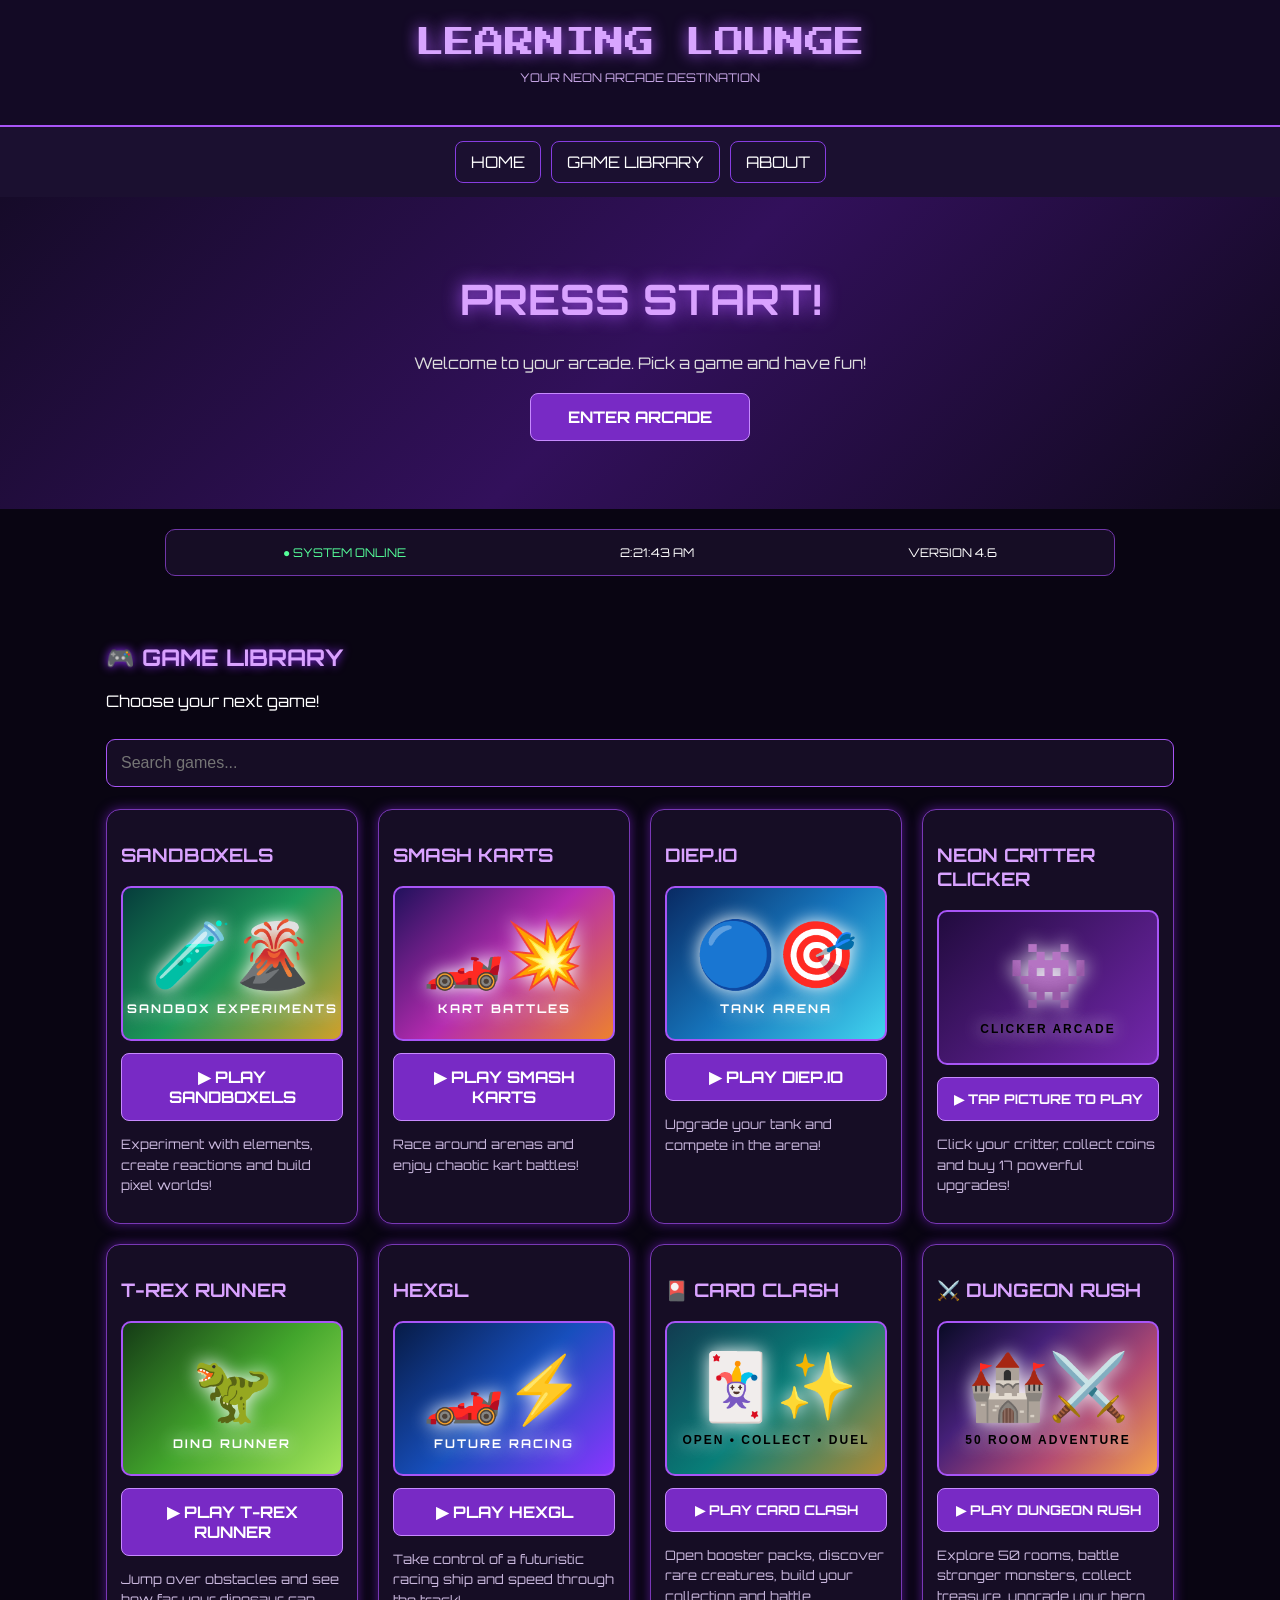
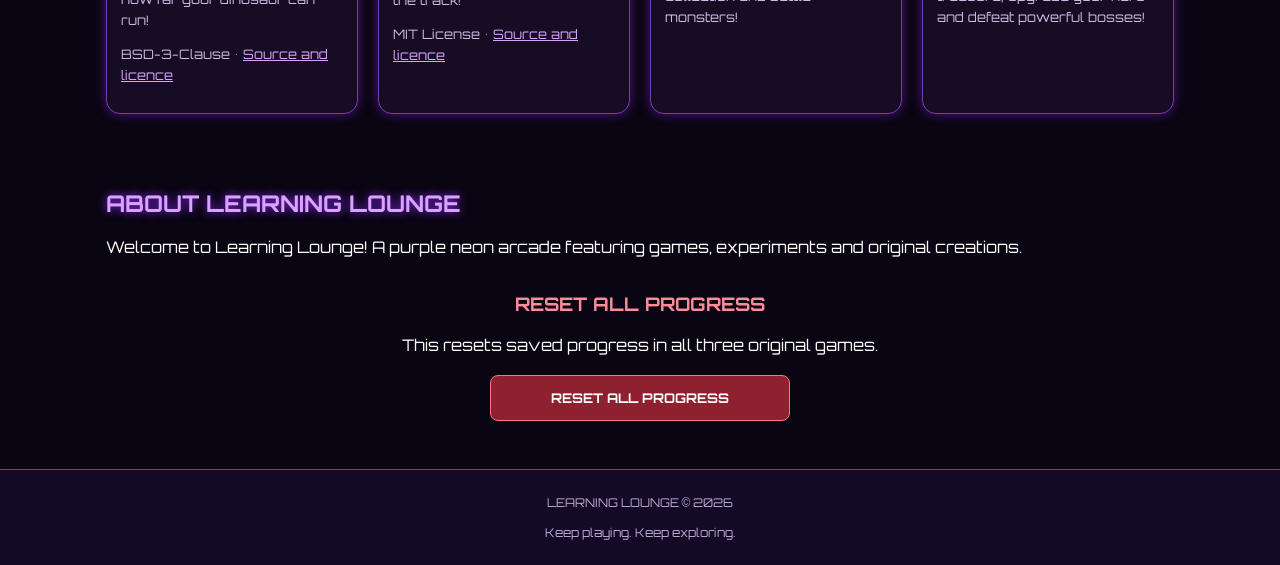
==== commit b14dfe6d: "index.html" ====
--- a/index.html
+++ b/index.html
@@ -1,3 +1,4 @@
+
 <!DOCTYPE html>
 <html lang="en">
 <head>
@@ -258,7 +259,7 @@
 let enemies=[],chests=[],map=[],boss=null,doorOpen=false,dead=false,won=false;
 let player={x:2.5,y:2.5,dir:"down",swing:0,invuln:0,walk:0};
 let keys={},touch={},attackCooldown=0;
-let upgrades={armor:0,crit:0,speed:0,regen:0,magnet:0,fortune:0,heavy:0,swift:0,life:0,blast:0};
+let dungeonUpgrades={armor:0,crit:0,speed:0,regen:0,magnet:0,fortune:0,heavy:0,swift:0,life:0,blast:0};
 const enemyTypes={
 slime:{hp:35,damage:7,speed:.62,reward:9,color:"#48d879"},
 bat:{hp:25,damage:6,speed:1.05,reward:10,color:"#a77aff"},
@@ -273,8 +274,8 @@
 };
 const enemyOrder=["slime","bat","skeleton","goblin","spider","orc","ghost","demon","darkknight","voidbeast"];
 const bossNames=["Cave Brute","Bone King","Web Matriarch","Orc Warlord","Frost Horror","Demon General","Phantom Lord","Infernal Dragon","Void Guardian","THE DUNGEON OVERLORD"];
-function saveDungeon(){try{localStorage.setItem(DUNGEON_SAVE_KEY,JSON.stringify({room,coins:dCoins,weapon,maxHP,potions,upgrades}))}catch(e){}}
-function loadDungeon(){try{let s=JSON.parse(localStorage.getItem(DUNGEON_SAVE_KEY));if(s){room=Math.max(1,Math.min(50,Number(s.room)||1));dCoins=Math.max(0,Number(s.coins)||0);weapon=Math.max(1,Number(s.weapon)||1);maxHP=Math.max(100,Number(s.maxHP)||100);potions=Math.max(0,Number(s.potions)||0);upgrades={...upgrades,...(s.upgrades||{})}}}catch(e){}hp=maxHP}
+function saveDungeon(){try{localStorage.setItem(DUNGEON_SAVE_KEY,JSON.stringify({room,coins:dCoins,weapon,maxHP,potions,upgrades:dungeonUpgrades}))}catch(e){}}
+function loadDungeon(){try{let s=JSON.parse(localStorage.getItem(DUNGEON_SAVE_KEY));if(s){room=Math.max(1,Math.min(50,Number(s.room)||1));dCoins=Math.max(0,Number(s.coins)||0);weapon=Math.max(1,Number(s.weapon)||1);maxHP=Math.max(100,Number(s.maxHP)||100);potions=Math.max(0,Number(s.potions)||0);dungeonUpgrades={...dungeonUpgrades,...(s.upgrades||{})}}}catch(e){}hp=maxHP}
 function openDungeon(){document.getElementById("dungeonGame").style.display="block";dungeonOpen=true;loadDungeon();dead=false;won=false;buildRoom();updateHUD();renderDungeonShop();if(!raf){lastTime=0;raf=requestAnimationFrame(loop)}}
 function closeDungeon(){dungeonOpen=false;if(raf)cancelAnimationFrame(raf);raf=0;keys={};touch={};document.getElementById("dungeonGame").style.display="none";if(document.fullscreenElement)document.exitFullscreen?.().catch(()=>{})}
 function dungeonFullscreen(){fullscreen("dungeonGame")}
@@ -284,7 +285,6 @@
 function addEnemy(type,x,y){let s=enemyTypes[type],scale=1+(room-1)*.085;enemies.push({type,x,y,hp:Math.round(s.hp*scale),maxHP:Math.round(s.hp*scale),damage:Math.round(s.damage*(1+(room-1)*.045)),speed:s.speed*(1+Math.min(room,30)*.008),reward:Math.round(s.reward*(1+room*.035)),flash:0,timer:0,phase:Math.random()*6})}
 function buildRoom(){
  map=Array.from({length:MH},(_,y)=>Array.from({length:MW},(_,x)=>(x===0||y===0||x===MW-1||y===MH-1)?1:0));
- // Different layouts rotate through the 50 rooms.
  let pattern=room%5;
  if(pattern===1){for(let y=2;y<8;y++)if(y!==4&&y!==5)map[y][5]=1;for(let y=2;y<8;y++)if(y!==3&&y!==6)map[y][10]=1}
  if(pattern===2){for(let x=3;x<13;x++)if(x!==7&&x!==8)map[4][x]=1;for(let x=3;x<13;x++)if(x!==5&&x!==10)map[7][x]=1}
@@ -295,18 +295,17 @@
  let tier=Math.min(9,Math.floor((room-1)/5));
  let count=Math.min(3+Math.floor(room/2),13);
  for(let i=0;i<count;i++){
-   let type=enemyOrder[Math.min(9,Math.max(0,tier+(Math.random()<.25?1:0)))];
-   let x=7+Math.random()*6,y=2+Math.random()*6;
-   if(!walkable(x,y)){x=12.5;y=6.5}
-   addEnemy(type,x,y)
+ let type=enemyOrder[Math.min(9,Math.max(0,tier+(Math.random()<.25?1:0)))];
+ let x=7+Math.random()*6,y=2+Math.random()*6;
+ if(!walkable(x,y)){x=12.5;y=6.5}
+ addEnemy(type,x,y)
  }
- // A boss appears every fifth room.
  if(bossRoom){
-   let bossTier=room/5-1;
-   let type=enemyOrder[Math.min(9,bossTier)];
-   let s=enemyTypes[type],scale=2.5+room*.12;
-   boss={x:11.5,y:5.5,hp:Math.round(s.hp*scale*2),maxHP:Math.round(s.hp*scale*2),damage:Math.round(s.damage*1.7+room*1.4),speed:.35+room*.004,flash:0,timer:0,name:bossNames[bossTier]};
-   message("BOSS ROOM "+room+"! "+boss.name+" is waiting!");
+ let bossTier=room/5-1;
+ let type=enemyOrder[Math.min(9,bossTier)];
+ let s=enemyTypes[type],scale=2.5+room*.12;
+ boss={x:11.5,y:5.5,hp:Math.round(s.hp*scale*2),maxHP:Math.round(s.hp*scale*2),damage:Math.round(s.damage*1.7+room*1.4),speed:.35+room*.004,flash:0,timer:0,name:bossNames[bossTier]};
+ message("BOSS ROOM "+room+"! "+boss.name+" is waiting!");
  }else message("Room "+room+"! Defeat every monster to unlock the exit.");
  let chestCount=room<5?1:2+Math.floor(room/12);
  for(let i=0;i<chestCount;i++){let x=3+Math.floor(Math.random()*10),y=2+Math.floor(Math.random()*6);chests.push({x:x+.5,y:y+.5,opened:false})}
@@ -314,12 +313,12 @@
 }
 function movePlayer(dx,dy){
  if(dead||won)return;
- let speed=.12+upgrades.speed*.009;
+ let speed=.12+dungeonUpgrades.speed*.009;
  let nx=player.x+dx*speed,ny=player.y+dy*speed;
  if(dx<0)player.dir="left";if(dx>0)player.dir="right";if(dy<0)player.dir="up";if(dy>0)player.dir="down";
  if(walkable(nx,player.y))player.x=nx;if(walkable(player.x,ny))player.y=ny;
  if(dx||dy)player.walk+=.25;
- chests.forEach(ch=>{if(!ch.opened&&Math.hypot(ch.x-player.x,ch.y-player.y)<.8){ch.opened=true;let reward=Math.floor((25+Math.random()*35)*(1+upgrades.fortune*.12));dCoins+=reward;potions++;message("TREASURE! +"+reward+" coins and +1 potion!");saveDungeon();updateHUD()}});
+ chests.forEach(ch=>{if(!ch.opened&&Math.hypot(ch.x-player.x,ch.y-player.y)<.8){ch.opened=true;let reward=Math.floor((25+Math.random()*35)*(1+dungeonUpgrades.fortune*.12));dCoins+=reward;potions++;message("TREASURE! +"+reward+" coins and +1 potion!");saveDungeon();updateHUD()}});
  if(doorOpen&&Math.hypot(player.x-13.5,player.y-8.5)<.8)nextRoom()
 }
 function nextRoom(){
@@ -331,16 +330,16 @@
  attackCooldown=.38;player.swing=.22;
  let v={up:[0,-1],down:[0,1],left:[-1,0],right:[1,0]}[player.dir],hits=0;
  function hit(t){let dx=t.x-player.x,dy=t.y-player.y,d=Math.hypot(dx,dy);return d<1.65&&d>.01&&(dx*v[0]+dy*v[1])/d>.05}
- function damageTarget(t){let crit=Math.random()<Math.min(.65,.05+upgrades.crit*.035),d=Math.floor((18+weapon*9+upgrades.heavy*7)*(crit?2:1));t.hp=Math.max(0,t.hp-d);t.flash=.2;hits++;if(crit)message("CRITICAL HIT! "+d+" damage!");return d}
+ function damageTarget(t){let crit=Math.random()<Math.min(.65,.05+dungeonUpgrades.crit*.035),d=Math.floor((18+weapon*9+dungeonUpgrades.heavy*7)*(crit?2:1));t.hp=Math.max(0,t.hp-d);t.flash=.2;hits++;if(crit)message("CRITICAL HIT! "+d+" damage!");return d}
  enemies.forEach(e=>{if(e.hp>0&&hit(e)){damageTarget(e);if(e.hp===0){let r=e.reward;dCoins+=r;message(e.type.toUpperCase()+" defeated! +"+r+" coins.")}}});
  if(boss&&boss.hp>0&&hit(boss)){damageTarget(boss);if(boss.hp===0){message("BOSS DEFEATED! The exit is open!");doorOpen=true;dCoins+=room*30}}
  if(!hits)message("Your sword swings through the air!");
  checkClear();updateHUD();saveDungeon()
 }
 function checkClear(){if(enemies.every(e=>e.hp<=0)&&(!boss||boss.hp<=0)){if(!doorOpen){doorOpen=true;let reward=40+room*18;dCoins+=reward;message("ROOM CLEAR! Exit unlocked! +"+reward+" coins.")}}}
-function hurt(n){if(player.invuln>0||dead||won)return;let reduced=Math.max(1,Math.round(n*(1-upgrades.armor*.055)));hp=Math.max(0,hp-reduced);player.invuln=.7;if(hp<=0){dead=true;message("You were defeated! Restart this room to try again.")}updateHUD()}
+function hurt(n){if(player.invuln>0||dead||won)return;let reduced=Math.max(1,Math.round(n*(1-dungeonUpgrades.armor*.055)));hp=Math.max(0,hp-reduced);player.invuln=.7;if(hp<=0){dead=true;message("You were defeated! Restart this room to try again.")}updateHUD()}
 function updateEnemies(dt){
- enemies.forEach(e=>{if(e.hp<=0)return;e.phase+=dt*4;e.flash=Math.max(0,e.flash-dt);e.timer-=dt;let dx=player.x-e.x,dy=player.y-e.y,d=Math.hypot(dx,dy);if(d>.65){let nx=e.x+dx/Math.max(d,.01)*e.speed*dt,ny=e.y+dy/Math.max(d,.01)*e.speed*dt;if(walkable(nx,e.y))e.x=nx;if(walkable(e.x,ny))e.y=ny}else if(e.timer<=0){hurt(e.damage);e.timer=Math.max(.65,1.25-upgrades.swift*.04)}});
+ enemies.forEach(e=>{if(e.hp<=0)return;e.phase+=dt*4;e.flash=Math.max(0,e.flash-dt);e.timer-=dt;let dx=player.x-e.x,dy=player.y-e.y,d=Math.hypot(dx,dy);if(d>.65){let nx=e.x+dx/Math.max(d,.01)*e.speed*dt,ny=e.y+dy/Math.max(d,.01)*e.speed*dt;if(walkable(nx,e.y))e.x=nx;if(walkable(e.x,ny))e.y=ny}else if(e.timer<=0){hurt(e.damage);e.timer=Math.max(.65,1.25-dungeonUpgrades.swift*.04)}});
  if(boss&&boss.hp>0){boss.timer-=dt;boss.flash=Math.max(0,boss.flash-dt);let dx=player.x-boss.x,dy=player.y-boss.y,d=Math.hypot(dx,dy);if(d>1.25){let nx=boss.x+dx/Math.max(d,.01)*boss.speed*dt,ny=boss.y+dy/Math.max(d,.01)*boss.speed*dt;if(walkable(nx,boss.y))boss.x=nx;if(walkable(boss.x,ny))boss.y=ny}else if(boss.timer<=0){hurt(boss.damage);boss.timer=1.3}}
  checkClear()
 }
@@ -353,7 +352,7 @@
  if(keys[" "]||touch.attack)attack();
  player.invuln=Math.max(0,player.invuln-dt);player.swing=Math.max(0,player.swing-dt);attackCooldown=Math.max(0,attackCooldown-dt);
  updateEnemies(dt);
- if(upgrades.regen&&Math.random()<dt*.35&&hp<maxHP)hp=Math.min(maxHP,hp+1);
+ if(dungeonUpgrades.regen&&Math.random()<dt*.35&&hp<maxHP)hp=Math.min(maxHP,hp+1);
  }
  draw();updateHUD();raf=requestAnimationFrame(loop)
 }
@@ -390,8 +389,8 @@
 ["life","🌟 Potion Master","Potions restore more health."],
 ["blast","✨ Power Surge","Increase your critical-hit power."]
 ];
-function renderDungeonShop(){let el=document.getElementById("dungeonShop");el.innerHTML="";shopItems.forEach(([id,name,desc])=>{let level=id==="sword"?weapon-1:id==="heart"?Math.round((maxHP-100)/25):upgrades[id]||0;let cost=id==="sword"?100*weapon:id==="heart"?150+Math.round((maxHP-100)*2):Math.round(100*Math.pow(1.65,level));let d=document.createElement("div");d.className="dungeon-upgrade";d.innerHTML="<strong>"+name+"</strong><p>"+desc+"</p><p>Level: "+level+"</p>";let b=document.createElement("button");b.textContent="UPGRADE - "+cost+" COINS";b.disabled=dCoins<cost||(id==="sword"&&weapon>=30)||(id==="heart"&&maxHP>=500);b.onclick=()=>buyDungeonUpgrade(id,cost);d.appendChild(b);el.appendChild(d)})}
-function buyDungeonUpgrade(id,cost){if(dCoins<cost)return;dCoins-=cost;if(id==="sword")weapon++;else if(id==="heart"){maxHP+=25;hp+=25}else upgrades[id]++;saveDungeon();renderDungeonShop();updateHUD();message("Upgrade purchased! "+id.toUpperCase()+" improved!")}
+function renderDungeonShop(){let el=document.getElementById("dungeonShop");el.innerHTML="";shopItems.forEach(([id,name,desc])=>{let level=id==="sword"?weapon-1:id==="heart"?Math.round((maxHP-100)/25):dungeonUpgrades[id]||0;let cost=id==="sword"?100*weapon:id==="heart"?150+Math.round((maxHP-100)*2):Math.round(100*Math.pow(1.65,level));let d=document.createElement("div");d.className="dungeon-upgrade";d.innerHTML="<strong>"+name+"</strong><p>"+desc+"</p><p>Level: "+level+"</p>";let b=document.createElement("button");b.textContent="UPGRADE - "+cost+" COINS";b.disabled=dCoins<cost||(id==="sword"&&weapon>=30)||(id==="heart"&&maxHP>=500);b.onclick=()=>buyDungeonUpgrade(id,cost);d.appendChild(b);el.appendChild(d)})}
+function buyDungeonUpgrade(id,cost){if(dCoins<cost)return;dCoins-=cost;if(id==="sword")weapon++;else if(id==="heart"){maxHP+=25;hp+=25}else dungeonUpgrades[id]++;saveDungeon();renderDungeonShop();updateHUD();message("Upgrade purchased! "+id.toUpperCase()+" improved!")}
 function buyDungeonPotion(){if(dCoins<30){message("You need 30 coins for a potion.");return}dCoins-=30;potions++;saveDungeon();updateHUD();message("Potion purchased!")}
 function dungeonLoopKey(e,down){let k=e.key.length===1?e.key.toLowerCase():e.key;if(["ArrowUp","ArrowDown","ArrowLeft","ArrowRight"," "].includes(k)&&dungeonOpen)e.preventDefault();keys[k]=down}
 window.addEventListener("keydown",e=>dungeonLoopKey(e,true));window.addEventListener("keyup",e=>dungeonLoopKey(e,false));
@@ -402,7 +401,7 @@
 function resetProgress(){
  if(!confirm("Reset ALL Learning Lounge progress? This erases Clicker, Card Clash, Duel and Dungeon Rush saves. This cannot be undone."))return;
  coins=0;levels={};cardCoins=500;collection={};duelStreak=0;duelTeam=[];enemyTeam=[];lastPack=[];nextFreePackTime=0;
- room=1;dCoins=0;weapon=1;maxHP=100;hp=100;potions=1;upgrades={armor:0,crit:0,speed:0,regen:0,magnet:0,fortune:0,heavy:0,swift:0,life:0,blast:0};
+ room=1;dCoins=0;weapon=1;maxHP=100;hp=100;potions=1;dungeonUpgrades={armor:0,crit:0,speed:0,regen:0,magnet:0,fortune:0,heavy:0,swift:0,life:0,blast:0};
  try{[SAVE_KEY,CARD_SAVE_KEY,COOLDOWN_KEY,DUNGEON_SAVE_KEY].forEach(k=>localStorage.removeItem(k))}catch(e){}
  saveGame();saveCards();saveDungeon();updateStats();updateCardCoins();renderCollection();renderPackShop();renderDuelChoices();renderDungeonShop();
  document.getElementById("packResults").innerHTML="";document.getElementById("packMessage").textContent="Progress reset!";document.getElementById("duelBattle").style.display="none";document.getElementById("duelSetup").style.display="block";
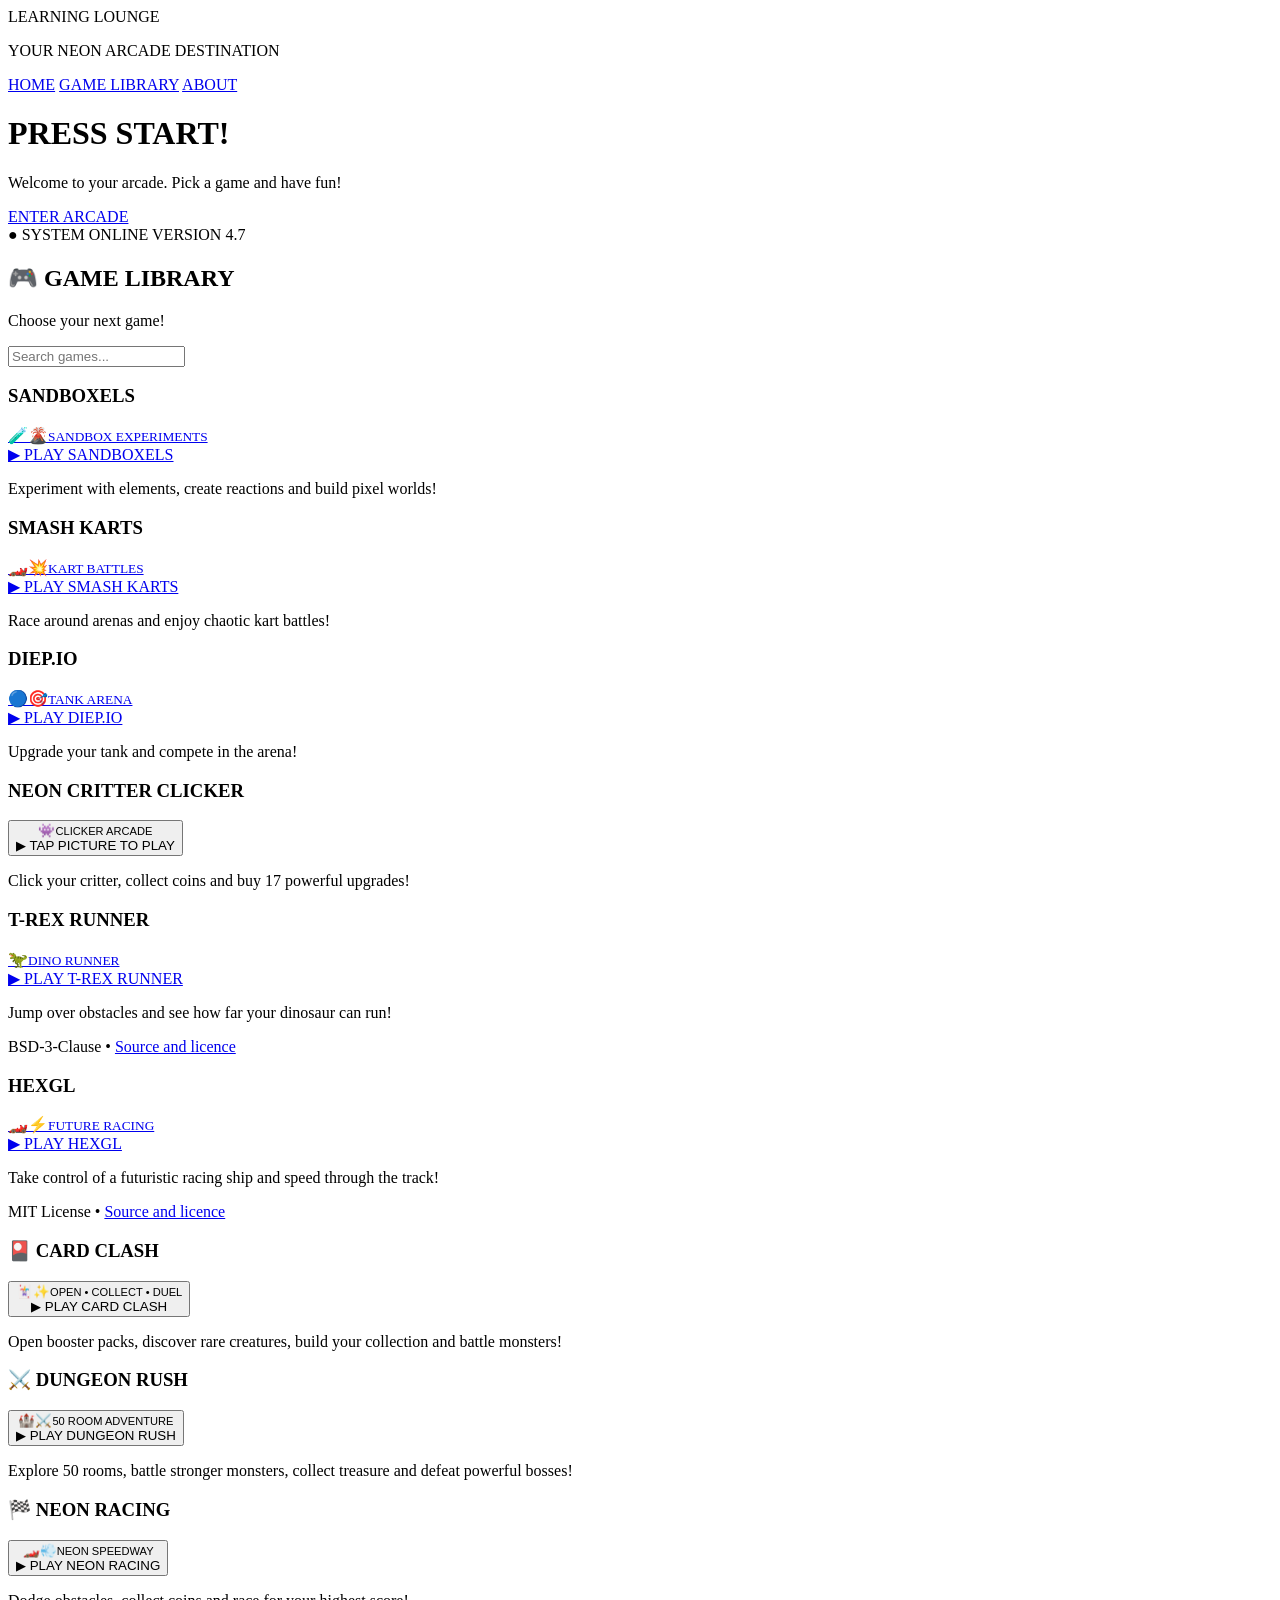
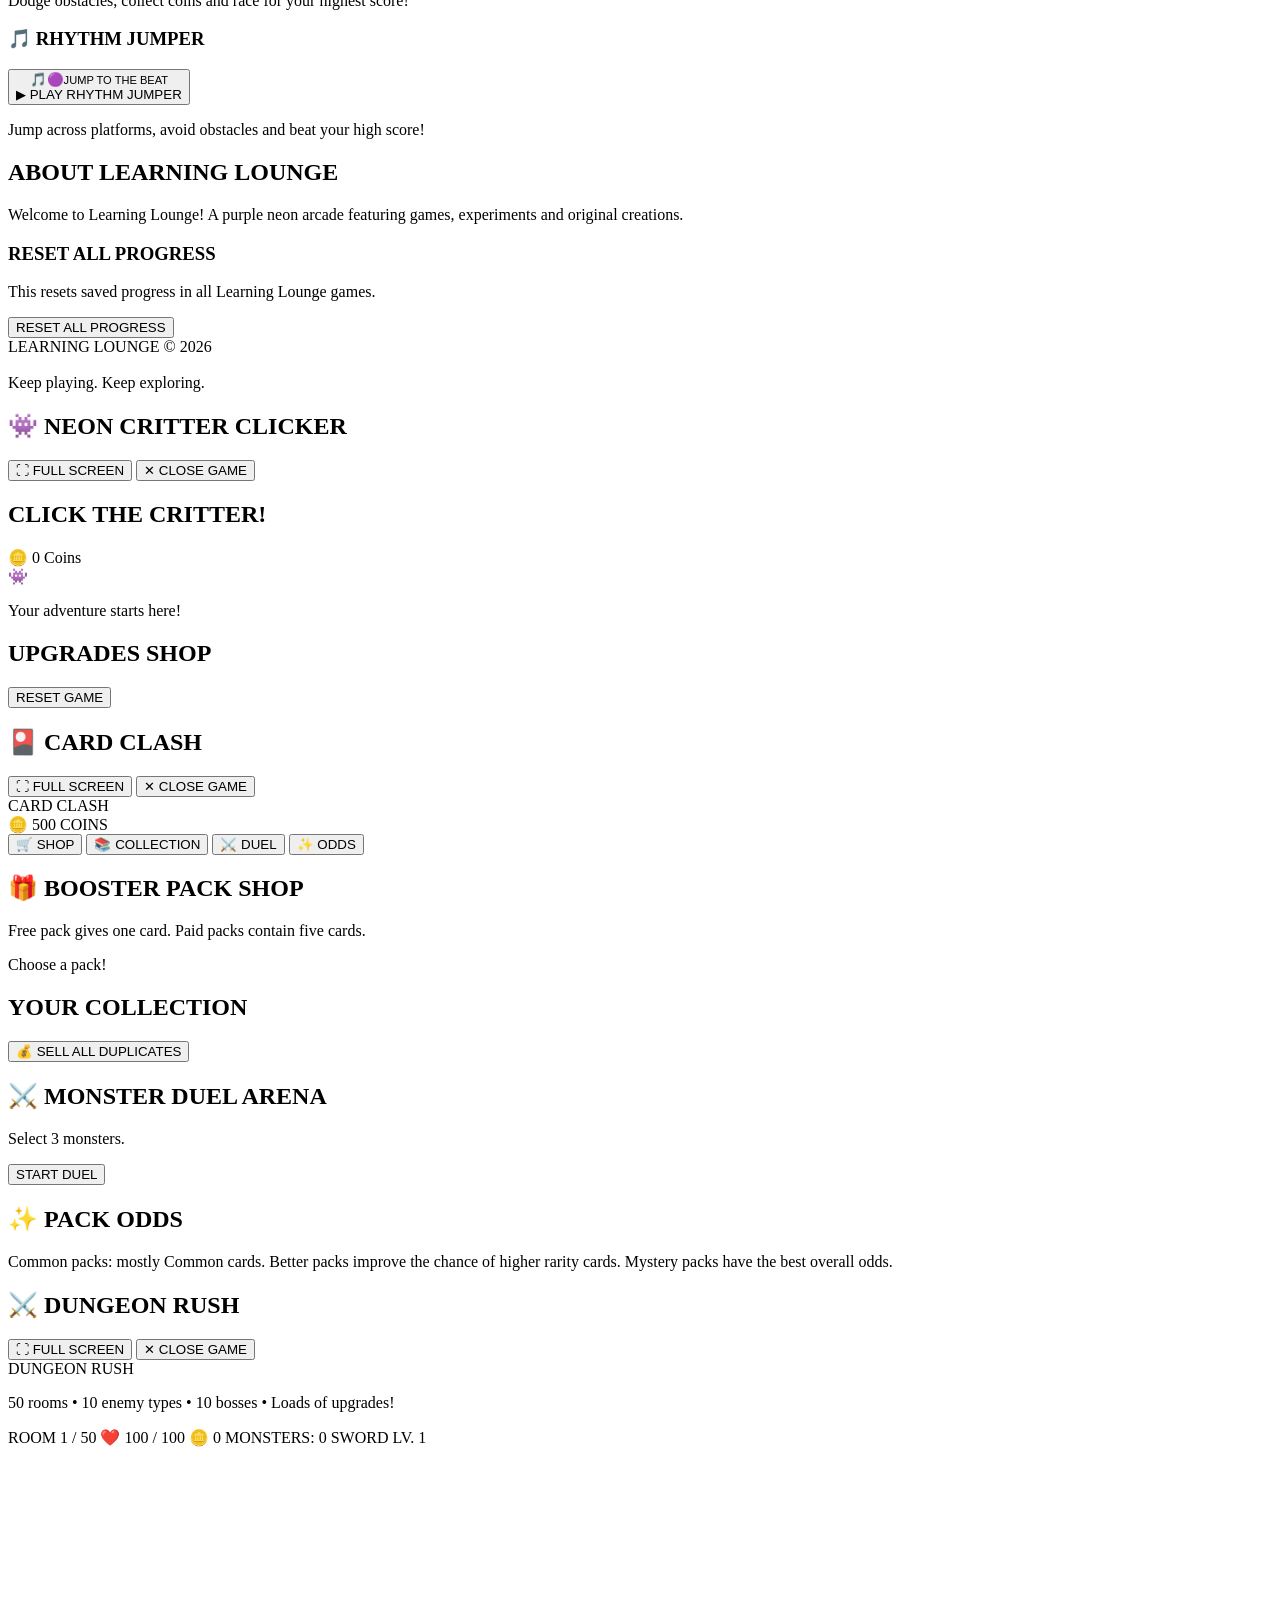
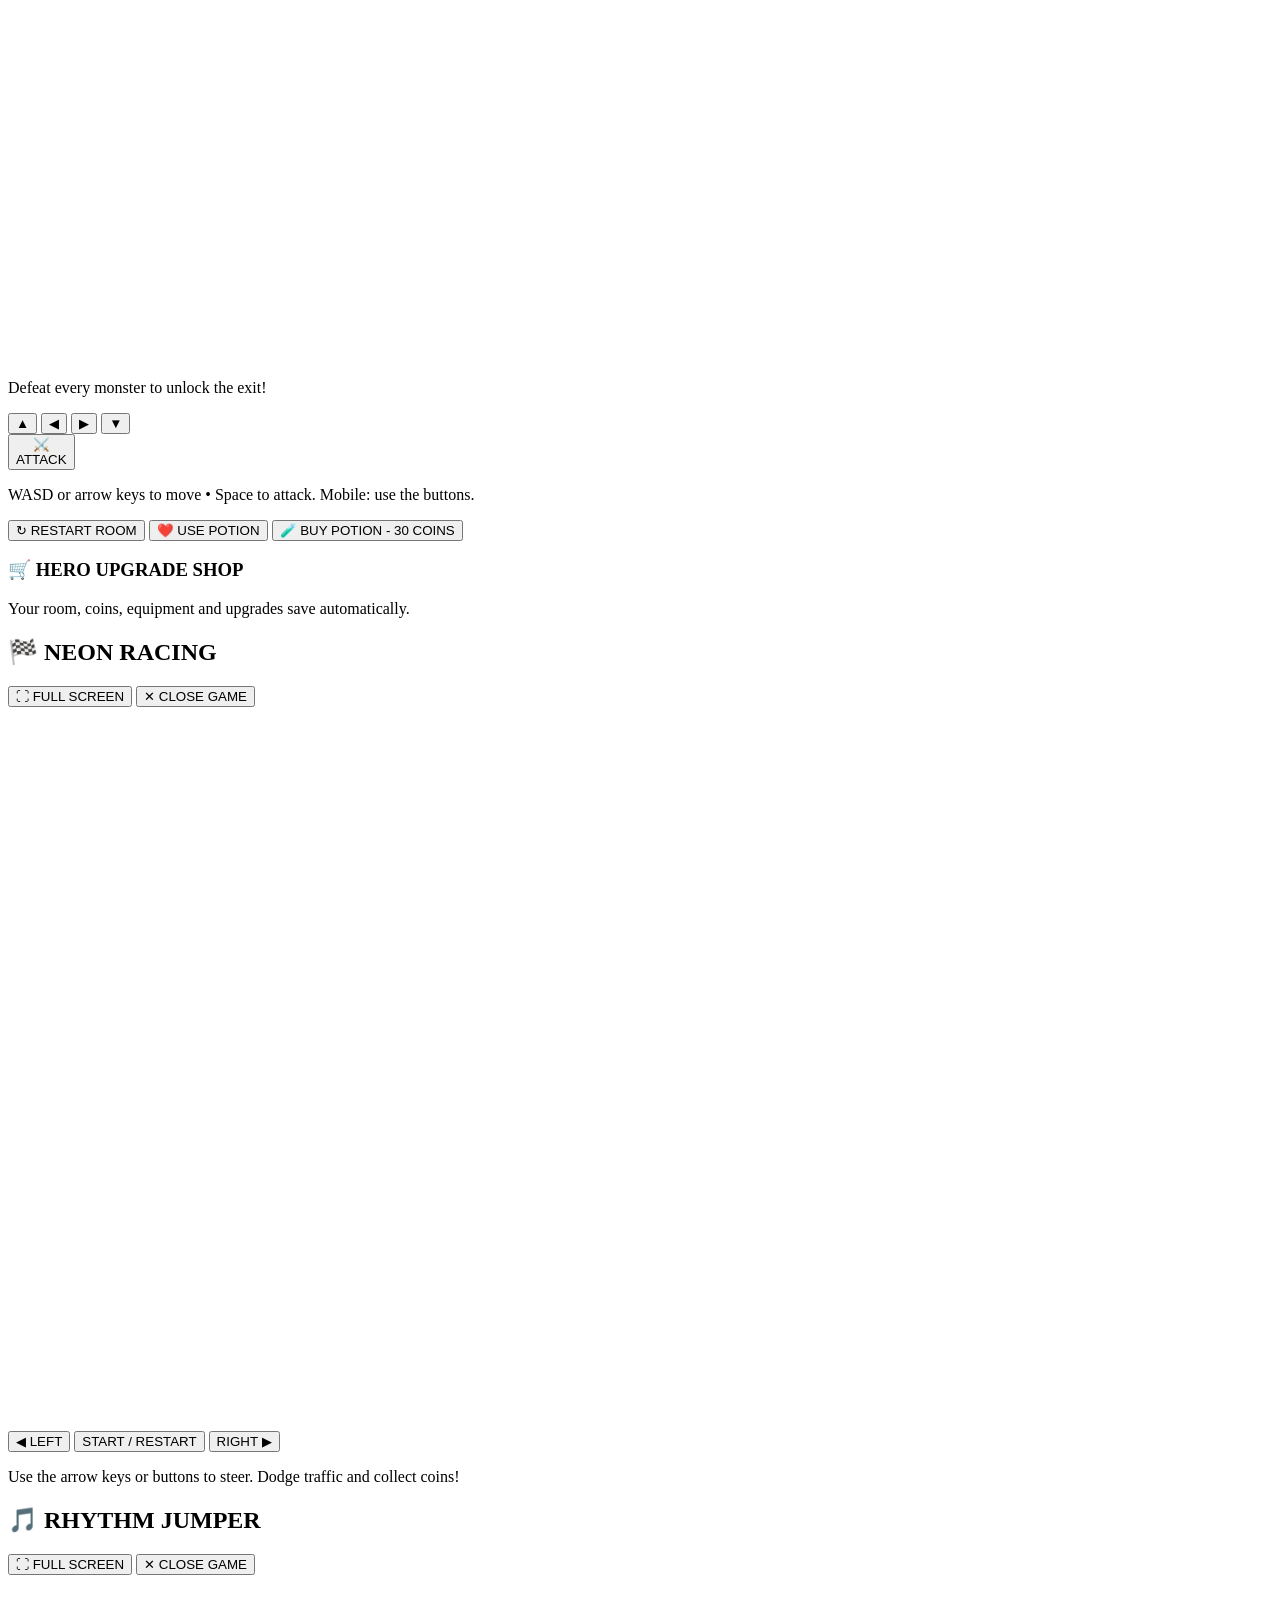
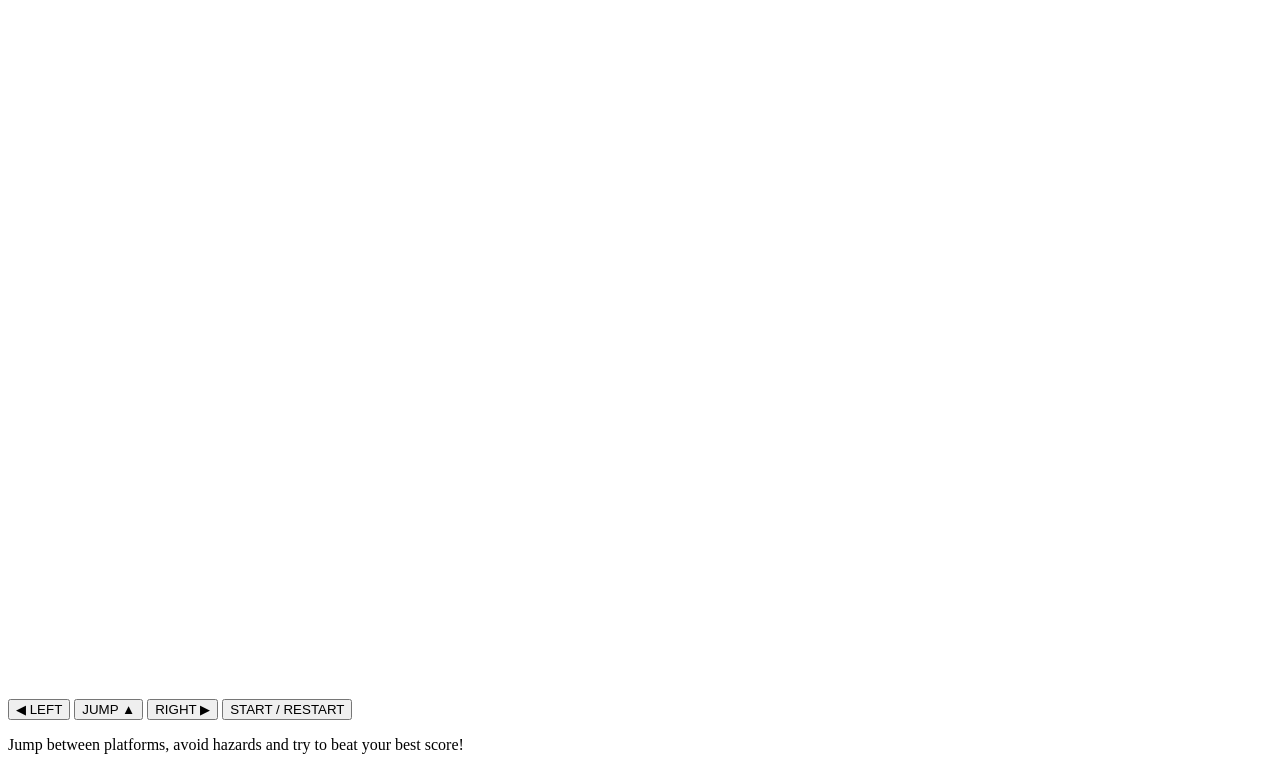
==== commit b01270aa: "index.html" ====
--- a/index.html
+++ b/index.html
@@ -1,416 +1,348 @@
-
 <!DOCTYPE html>
 <html lang="en">
 <head>
 <meta charset="UTF-8">
 <meta name="viewport" content="width=device-width, initial-scale=1">
-<title>Learning Lounge 4.6</title>
-<style>
-@import url('https://fonts.googleapis.com/css2?family=Press+Start+2P&family=Orbitron:wght@400;700;900&display=swap');
-*{box-sizing:border-box}
-body{margin:0;background:#090512;color:white;font-family:Orbitron,Arial,sans-serif}
-header{text-align:center;padding:28px 12px;background:#130a25;border-bottom:2px solid #a855f7}
-.logo{color:#d8a5ff;font-family:'Press Start 2P',monospace;font-size:clamp(17px,4vw,30px);text-shadow:0 0 15px #a855f7}
-header p{color:#c9a8e8;font-size:12px}
-nav{display:flex;justify-content:center;flex-wrap:wrap;gap:10px;padding:14px;background:#1b1030}
-nav a{color:white;text-decoration:none;padding:10px 15px;border:1px solid #873de0;border-radius:8px}
-.hero{text-align:center;padding:48px 15px;background:linear-gradient(135deg,#160b29,#32105b,#10091d)}
-.hero h1{color:#d9a2ff;font-size:clamp(25px,5vw,42px);text-shadow:0 0 18px #a855f7}
-.hero p{color:#ddd}
-.status{margin:20px auto;max-width:950px;padding:15px;background:#160d25;border:1px solid #7136a9;border-radius:10px;display:flex;justify-content:space-around;flex-wrap:wrap;gap:10px;font-size:12px}
-.online{color:#55ff9a}
-section{max-width:1100px;margin:auto;padding:28px 16px}
-.section-title{color:#d9a2ff;font-size:23px;text-shadow:0 0 10px #922cff}
-#search{width:100%;padding:14px;margin:12px 0 22px;background:#160d25;border:1px solid #a855f7;border-radius:9px;color:white;font-size:16px}
-.games{display:grid;grid-template-columns:repeat(auto-fit,minmax(230px,1fr));gap:20px}
-.game-card{background:#160d25;border:1px solid #7938b5;border-radius:14px;padding:14px;box-shadow:0 0 12px #4c1680;transition:.2s}
-.game-card:hover{transform:translateY(-4px);box-shadow:0 0 22px #963dff}
-.game-card h3{color:#d9a2ff}
-.game-card p{color:#cbb9df;font-size:13px;line-height:1.6}
-.game-link{display:block;text-decoration:none;color:white}
-.game-picture{height:155px;width:100%;border-radius:10px;border:2px solid #a855f7;display:flex;align-items:center;justify-content:center;flex-direction:column;gap:8px;overflow:hidden;font-size:65px;text-shadow:0 0 18px white}
-.game-picture small{font-size:12px;font-weight:bold;letter-spacing:2px}
-.sandbox-art{background:linear-gradient(135deg,#063c3c,#1d9959,#d1a02b)}
-.smash-art{background:linear-gradient(135deg,#21115c,#b52baf,#ed812e)}
-.diep-art{background:linear-gradient(135deg,#092a63,#1675bc,#42d5ef)}
-.critter-art{background:linear-gradient(135deg,#210b3e,#7427ad)}
-.trex-art{background:linear-gradient(135deg,#153b16,#42a52c,#a5e65b)}
-.hexgl-art{background:linear-gradient(135deg,#071b46,#174fbd,#8a35ff)}
-.cards-art{background:linear-gradient(135deg,#123b50,#087e78,#b18b36)}
-.dungeon-art{background:linear-gradient(135deg,#090b24,#452078,#b34b72,#f4a34b)}
-.play-button,.action-button{display:block;width:100%;margin-top:12px;padding:13px;background:#782ac5;border:1px solid #c78aff;border-radius:8px;color:white;font-weight:bold;text-align:center;cursor:pointer;font-family:Orbitron;text-decoration:none}
-.license-note{color:#a995bd;font-size:10px;line-height:1.5}
-.license-note a{color:#d9a2ff}
-.reset-progress-button{display:block;width:100%;max-width:300px;margin:20px auto;padding:14px;background:#8e202f;border:1px solid #ff7585;border-radius:8px;color:white;font-family:Orbitron;font-weight:bold;cursor:pointer}
-.game-window{display:none;position:fixed;z-index:20;inset:0;background:#080410;overflow:auto;padding:12px}
-.game-top{display:flex;align-items:center;justify-content:space-between;gap:8px;flex-wrap:wrap;max-width:1000px;margin:0 auto 15px}
-.game-top h2{color:#d9a2ff;font-size:18px}
-.game-top button{padding:10px;border:1px solid #a855f7;background:#35115b;color:white;border-radius:7px;cursor:pointer}
-#clickerScreen{max-width:900px;margin:auto;text-align:center}
-#coinCount{font-size:27px;color:#ffe66d;margin:15px}
-.critter{font-size:100px;cursor:pointer;user-select:none;display:inline-block;padding:25px;border-radius:50%;background:#211039;border:3px solid #b45cff;box-shadow:0 0 30px #9b37ff;margin:20px}
-.upgrades{display:grid;grid-template-columns:repeat(auto-fit,minmax(210px,1fr));gap:10px;margin:20px auto;text-align:left}
-.upgrade{background:#190d2a;border:1px solid #7439a7;border-radius:9px;padding:12px}
-.upgrade p{font-size:12px;color:#cbb9df}
-.upgrade button{width:100%;margin-top:8px;padding:10px;background:#7025b5;color:white;border:0;border-radius:7px;cursor:pointer}
-.upgrade button:disabled{opacity:.4}
-footer{text-align:center;padding:25px;background:#130a25;border-top:1px solid #7136a9;color:#bda6d5;font-size:12px}
-
-/* CARD CLASH */
-#cardGame{z-index:30;background:radial-gradient(ellipse at 50% 0%,#174b58,#07131f 85%)}
-.card-game-content{max-width:1000px;margin:auto;text-align:center}
-.card-logo{font-family:'Press Start 2P';color:#8effe6;font-size:clamp(20px,5vw,32px);margin:25px 0}
-.card-coins{color:#ffe66d;font-size:23px;margin:18px}
-.card-tabs{display:flex;justify-content:center;flex-wrap:wrap;gap:9px;margin:20px 0}
-.card-tabs button,.card-button{padding:12px 16px;background:#123744;border:1px solid #3b9998;border-radius:8px;color:white;font-family:Orbitron;font-weight:bold;cursor:pointer;margin:5px}
-.card-tabs button.active,.card-tabs button:hover,.card-button:hover{background:#087e78}
-.card-panel{display:none;background:#102b3a;border:1px solid #327b83;border-radius:14px;padding:18px;margin:15px 0}
-.card-panel.active{display:block}
-.card-grid{display:grid;grid-template-columns:repeat(auto-fit,minmax(145px,1fr));gap:13px;margin-top:18px}
-.collect-card{border:2px solid #777;border-radius:11px;padding:12px 7px;background:#102532;overflow:hidden}
-.collect-card h3{font-size:12px}
-.collect-card p{font-size:10px;color:#d5c7e4}
-.collect-card button{width:100%;padding:9px;margin-top:7px;border:0;border-radius:6px;background:#087e78;color:white;font-family:Orbitron;font-size:10px;cursor:pointer}
-.creature-art{height:100px;display:flex;justify-content:center;align-items:center;margin:9px 0;border-radius:10px;font-size:65px;background:radial-gradient(circle,#5c9fa0,#102532)}
-.rarity-common{border-color:#aeb5c2}.rarity-uncommon{border-color:#45d483}.rarity-rare{border-color:#42a5ff}.rarity-epic{border-color:#bd72ff}.rarity-legendary{border-color:#ffd04c}.rarity-mythic{border-color:#ff668e}.rarity-godly{border-color:#ffb52e}.rarity-secret{border-color:#ff347e}
-.card-info,.duel-info{color:#a9d8d7;font-size:12px;line-height:1.7}
-#packResults{display:grid;grid-template-columns:repeat(auto-fit,minmax(125px,1fr));gap:12px;margin:20px 0}
-.pack-result-card{border:2px solid #888;border-radius:10px;padding:12px;background:#193d4b}
-#packMessage,#duelMessage{min-height:25px;color:#b9fff0}
-.duel-pick-grid{display:grid;grid-template-columns:repeat(auto-fit,minmax(135px,1fr));gap:10px;margin:18px 0}
-.duel-pick{background:#142f3c;border:2px solid #347d86;border-radius:12px;padding:12px;color:white;cursor:pointer;font-family:Orbitron}
-.duel-pick.selected{border-color:#8effe6;background:#12665f}
-.duel-fighters{display:grid;grid-template-columns:1fr 1fr;gap:12px;margin:20px 0}
-.duel-fighter{background:#142f3c;border:2px solid #347d86;border-radius:12px;padding:12px}
-.duel-monster{font-size:55px;margin:10px}
-.duel-health{height:15px;background:#07131f;border-radius:20px;overflow:hidden}
-.duel-health-fill{height:100%;background:#13b96e;transition:width .3s}
-.duel-log{min-height:65px;padding:14px;background:#071c28;border:1px solid #347d86;border-radius:10px;color:#b9fff0}
-
-/* DUNGEON RUSH */
-#dungeonGame{z-index:35;background:radial-gradient(ellipse at top,#24103d,#090817 70%)}
-#dungeonGame .game-top h2{color:#ffc16b}
-.dungeon-wrap{max-width:900px;margin:auto;text-align:center}
-.dungeon-title{font-family:'Press Start 2P';color:#ffc16b;font-size:clamp(17px,4vw,27px);text-shadow:0 0 15px #ff853b;margin:14px}
-.dungeon-subtitle{color:#d5b8e9;font-size:12px;line-height:1.7}
-.dungeon-hud{display:flex;justify-content:space-around;flex-wrap:wrap;gap:10px;background:#170f29;border:1px solid #8051a7;border-radius:10px;padding:12px;margin:12px 0;color:#ffe6a6;font-size:12px}
-#dungeonCanvas{display:block;width:100%;max-width:768px;height:auto;margin:10px auto;border:3px solid #a56add;border-radius:8px;background:#080817;image-rendering:pixelated;touch-action:none}
-.dungeon-message{min-height:25px;color:#ffdc93;font-size:12px;line-height:1.6}
-.dungeon-controls{display:flex;justify-content:center;align-items:center;gap:24px;flex-wrap:wrap;margin:14px auto}
-.dpad{display:grid;grid-template-columns:48px 48px 48px;grid-template-rows:48px 48px 48px;gap:4px}
-.dpad button,.attack-touch{background:linear-gradient(145deg,#59317d,#28163f);border:2px solid #c18bff;border-radius:9px;color:white;font-size:20px;font-weight:bold;touch-action:none;user-select:none}
-.dpad .up{grid-column:2;grid-row:1}.dpad .left{grid-column:1;grid-row:2}.dpad .right{grid-column:3;grid-row:2}.dpad .down{grid-column:2;grid-row:3}
-.attack-touch{width:95px;height:95px;border-radius:50%;background:linear-gradient(145deg,#a34b3a,#5a1b38);border-color:#ffad7c;font-size:13px}
-.dungeon-shop{display:grid;grid-template-columns:repeat(auto-fit,minmax(180px,1fr));gap:10px;margin:15px 0}
-.dungeon-upgrade{background:#1a1029;border:1px solid #8756ad;border-radius:9px;padding:12px}
-.dungeon-upgrade p{font-size:11px;color:#d7c3e9;line-height:1.5}
-.dungeon-upgrade button{width:100%;padding:10px;border:1px solid #d3a2ff;border-radius:7px;background:#66309a;color:white;font-family:Orbitron;font-weight:bold;cursor:pointer}
-.dungeon-upgrade button:disabled{opacity:.4}
-.dungeon-actions{display:flex;justify-content:center;gap:10px;flex-wrap:wrap}
-.dungeon-actions button{padding:11px 15px;background:#59317d;border:1px solid #c18bff;color:white;border-radius:8px;font-family:Orbitron;cursor:pointer}
-@media(max-width:500px){.card-grid{grid-template-columns:repeat(2,minmax(0,1fr))}.card-panel{padding:12px}.duel-fighters{grid-template-columns:1fr 1fr}.dungeon-controls{gap:12px}.dpad{grid-template-columns:43px 43px 43px;grid-template-rows:43px 43px 43px}}
-</style>
+<meta name="theme-color" content="#090512">
+<title>Learning Lounge 4.7</title>
+<link rel="stylesheet" href="style.css">
+<script src="games/neon-racing.js" defer></script>
+<script src="games/rhythm-jumper.js" defer></script>
+<script src="script.js" defer></script>
 </head>
 <body>
-<header><div class="logo">LEARNING LOUNGE</div><p>YOUR NEON ARCADE DESTINATION</p></header>
-<nav><a href="#home">HOME</a><a href="#library">GAME LIBRARY</a><a href="#about">ABOUT</a></nav>
-<div class="hero" id="home"><h1>PRESS START!</h1><p>Welcome to your arcade. Pick a game and have fun!</p><a class="play-button" href="#library" style="max-width:220px;margin:20px auto">ENTER ARCADE</a></div>
-<div class="status"><span class="online">● SYSTEM ONLINE</span><span id="clock"></span><span>VERSION 4.6</span></div>
-
+
+<header>
+  <div class="logo">LEARNING LOUNGE</div>
+  <p>YOUR NEON ARCADE DESTINATION</p>
+</header>
+
+<nav>
+  <a href="#home">HOME</a>
+  <a href="#library">GAME LIBRARY</a>
+  <a href="#about">ABOUT</a>
+</nav>
+
+<div class="hero" id="home">
+  <h1>PRESS START!</h1>
+  <p>Welcome to your arcade. Pick a game and have fun!</p>
+  <a class="play-button hero-button" href="#library">ENTER ARCADE</a>
+</div>
+
+<div class="status">
+  <span class="online">● SYSTEM ONLINE</span>
+  <span id="clock"></span>
+  <span>VERSION 4.7</span>
+</div>
+
+<!-- ONE BIG GAME AREA -->
 <section id="library">
-<h2 class="section-title">🎮 GAME LIBRARY</h2>
-<p>Choose your next game!</p>
-<input id="search" type="text" placeholder="Search games..." oninput="searchGames()">
-<div class="games" id="gameList">
-<div class="game-card" data-name="sandboxels sandbox simulation"><h3>SANDBOXELS</h3><a class="game-link" href="https://neal.fun/sandboxels/" target="_blank" rel="noopener noreferrer"><div class="game-picture sandbox-art">🧪🌋<small>SANDBOX EXPERIMENTS</small></div><span class="play-button">▶ PLAY SANDBOXELS</span></a><p>Experiment with elements, create reactions and build pixel worlds!</p></div>
-<div class="game-card" data-name="smash karts racing cars battle"><h3>SMASH KARTS</h3><a class="game-link" href="https://smashkarts.io/" target="_blank" rel="noopener noreferrer"><div class="game-picture smash-art">🏎️💥<small>KART BATTLES</small></div><span class="play-button">▶ PLAY SMASH KARTS</span></a><p>Race around arenas and enjoy chaotic kart battles!</p></div>
-<div class="game-card" data-name="diep io tank shooter"><h3>DIEP.IO</h3><a class="game-link" href="https://diep.io/" target="_blank" rel="noopener noreferrer"><div class="game-picture diep-art">🔵🎯<small>TANK ARENA</small></div><span class="play-button">▶ PLAY DIEP.IO</span></a><p>Upgrade your tank and compete in the arena!</p></div>
-<div class="game-card" data-name="neon critter clicker arcade"><h3>NEON CRITTER CLICKER</h3><button onclick="openGame()" style="padding:0;border:0;background:none;width:100%;cursor:pointer"><div class="game-picture critter-art">👾<small>CLICKER ARCADE</small></div><span class="play-button">▶ TAP PICTURE TO PLAY</span></button><p>Click your critter, collect coins and buy 17 powerful upgrades!</p></div>
-<div class="game-card" data-name="t rex trex dinosaur runner"><h3>T-REX RUNNER</h3><a class="game-link" href="https://wayou.github.io/t-rex-runner/" target="_blank" rel="noopener noreferrer"><div class="game-picture trex-art">🦖<small>DINO RUNNER</small></div><span class="play-button">▶ PLAY T-REX RUNNER</span></a><p>Jump over obstacles and see how far your dinosaur can run!</p><p class="license-note">BSD-3-Clause • <a href="https://github.com/wayou/t-rex-runner" target="_blank">Source and licence</a></p></div>
-<div class="game-card" data-name="hexgl racing futuristic spaceship"><h3>HEXGL</h3><a class="game-link" href="https://hexgl.bkcore.com/play/" target="_blank" rel="noopener noreferrer"><div class="game-picture hexgl-art">🏎️⚡<small>FUTURE RACING</small></div><span class="play-button">▶ PLAY HEXGL</span></a><p>Take control of a futuristic racing ship and speed through the track!</p><p class="license-note">MIT License • <a href="https://github.com/BKcore/HexGL" target="_blank">Source and licence</a></p></div>
-<div class="game-card" data-name="card clash trading cards booster collector monster duel"><h3>🎴 CARD CLASH</h3><button onclick="openCardClash()" style="padding:0;border:0;background:none;width:100%;cursor:pointer"><div class="game-picture cards-art">🃏✨<small>OPEN • COLLECT • DUEL</small></div><span class="play-button">▶ PLAY CARD CLASH</span></button><p>Open booster packs, discover rare creatures, build your collection and battle monsters!</p></div>
-<div class="game-card" data-name="dungeon rush dungeon crawler pixel art monsters boss adventure 50 rooms"><h3>⚔️ DUNGEON RUSH</h3><button onclick="openDungeon()" style="padding:0;border:0;background:none;width:100%;cursor:pointer"><div class="game-picture dungeon-art">🏰⚔️<small>50 ROOM ADVENTURE</small></div><span class="play-button">▶ PLAY DUNGEON RUSH</span></button><p>Explore 50 rooms, battle stronger monsters, collect treasure, upgrade your hero and defeat powerful bosses!</p></div>
-</div>
+  <h2 class="section-title">🎮 GAME LIBRARY</h2>
+  <p>Choose your next game!</p>
+
+  <input id="search" type="text" placeholder="Search games...">
+
+  <div class="games" id="gameList">
+
+    <div class="game-card" data-name="sandboxels sandbox simulation">
+      <h3>SANDBOXELS</h3>
+      <a class="game-link" href="https://neal.fun/sandboxels/" target="_blank" rel="noopener noreferrer">
+        <div class="game-picture sandbox-art">🧪🌋<small>SANDBOX EXPERIMENTS</small></div>
+        <span class="play-button">▶ PLAY SANDBOXELS</span>
+      </a>
+      <p>Experiment with elements, create reactions and build pixel worlds!</p>
+    </div>
+
+    <div class="game-card" data-name="smash karts racing cars battle">
+      <h3>SMASH KARTS</h3>
+      <a class="game-link" href="https://smashkarts.io/" target="_blank" rel="noopener noreferrer">
+        <div class="game-picture smash-art">🏎️💥<small>KART BATTLES</small></div>
+        <span class="play-button">▶ PLAY SMASH KARTS</span>
+      </a>
+      <p>Race around arenas and enjoy chaotic kart battles!</p>
+    </div>
+
+    <div class="game-card" data-name="diep io tank shooter">
+      <h3>DIEP.IO</h3>
+      <a class="game-link" href="https://diep.io/" target="_blank" rel="noopener noreferrer">
+        <div class="game-picture diep-art">🔵🎯<small>TANK ARENA</small></div>
+        <span class="play-button">▶ PLAY DIEP.IO</span>
+      </a>
+      <p>Upgrade your tank and compete in the arena!</p>
+    </div>
+
+    <div class="game-card" data-name="neon critter clicker arcade">
+      <h3>NEON CRITTER CLICKER</h3>
+      <button class="game-card-open" onclick="openGame()">
+        <div class="game-picture critter-art">👾<small>CLICKER ARCADE</small></div>
+        <span class="play-button">▶ TAP PICTURE TO PLAY</span>
+      </button>
+      <p>Click your critter, collect coins and buy 17 powerful upgrades!</p>
+    </div>
+
+    <div class="game-card" data-name="t rex trex dinosaur runner">
+      <h3>T-REX RUNNER</h3>
+      <a class="game-link" href="https://wayou.github.io/t-rex-runner/" target="_blank" rel="noopener noreferrer">
+        <div class="game-picture trex-art">🦖<small>DINO RUNNER</small></div>
+        <span class="play-button">▶ PLAY T-REX RUNNER</span>
+      </a>
+      <p>Jump over obstacles and see how far your dinosaur can run!</p>
+      <p class="license-note">BSD-3-Clause • <a href="https://github.com/wayou/t-rex-runner" target="_blank" rel="noopener noreferrer">Source and licence</a></p>
+    </div>
+
+    <div class="game-card" data-name="hexgl racing futuristic spaceship">
+      <h3>HEXGL</h3>
+      <a class="game-link" href="https://hexgl.bkcore.com/play/" target="_blank" rel="noopener noreferrer">
+        <div class="game-picture hexgl-art">🏎️⚡<small>FUTURE RACING</small></div>
+        <span class="play-button">▶ PLAY HEXGL</span>
+      </a>
+      <p>Take control of a futuristic racing ship and speed through the track!</p>
+      <p class="license-note">MIT License • <a href="https://github.com/BKcore/HexGL" target="_blank" rel="noopener noreferrer">Source and licence</a></p>
+    </div>
+
+    <div class="game-card" data-name="card clash trading cards booster collector monster duel">
+      <h3>🎴 CARD CLASH</h3>
+      <button class="game-card-open" onclick="openCardClash()">
+        <div class="game-picture cards-art">🃏✨<small>OPEN • COLLECT • DUEL</small></div>
+        <span class="play-button">▶ PLAY CARD CLASH</span>
+      </button>
+      <p>Open booster packs, discover rare creatures, build your collection and battle monsters!</p>
+    </div>
+
+    <div class="game-card" data-name="dungeon rush dungeon crawler pixel art monsters boss adventure 50 rooms">
+      <h3>⚔️ DUNGEON RUSH</h3>
+      <button class="game-card-open" onclick="openDungeon()">
+        <div class="game-picture dungeon-art">🏰⚔️<small>50 ROOM ADVENTURE</small></div>
+        <span class="play-button">▶ PLAY DUNGEON RUSH</span>
+      </button>
+      <p>Explore 50 rooms, battle stronger monsters, collect treasure and defeat powerful bosses!</p>
+    </div>
+
+    <div class="game-card" data-name="neon racing car arcade">
+      <h3>🏁 NEON RACING</h3>
+      <button class="game-card-open" onclick="openNeonRacing()">
+        <div class="game-picture racing-art">🏎️💨<small>NEON SPEEDWAY</small></div>
+        <span class="play-button">▶ PLAY NEON RACING</span>
+      </button>
+      <p>Dodge obstacles, collect coins and race for your highest score!</p>
+    </div>
+
+    <div class="game-card" data-name="rhythm jumper jumping platform arcade">
+      <h3>🎵 RHYTHM JUMPER</h3>
+      <button class="game-card-open" onclick="openRhythmJumper()">
+        <div class="game-picture rhythm-art">🎵🟣<small>JUMP TO THE BEAT</small></div>
+        <span class="play-button">▶ PLAY RHYTHM JUMPER</span>
+      </button>
+      <p>Jump across platforms, avoid obstacles and beat your high score!</p>
+    </div>
+
+  </div>
 </section>
 
-<section id="about"><h2 class="section-title">ABOUT LEARNING LOUNGE</h2><p>Welcome to Learning Lounge! A purple neon arcade featuring games, experiments and original creations.</p><h3 style="color:#ff8b9b;text-align:center;margin-top:35px">RESET ALL PROGRESS</h3><p style="text-align:center">This resets saved progress in all three original games.</p><button class="reset-progress-button" onclick="resetProgress()">RESET ALL PROGRESS</button></section>
-<footer>LEARNING LOUNGE © 2026<br><br>Keep playing. Keep exploring.</footer>
-
-<!-- CLICKER -->
-<div class="game-window" id="clickerGame"><div class="game-top"><h2>👾 NEON CRITTER CLICKER</h2><div><button onclick="fullscreen('clickerGame')">⛶ FULL SCREEN</button><button onclick="closeWindow('clickerGame')">✕ CLOSE GAME</button></div></div><div id="clickerScreen"><h2>CLICK THE CRITTER!</h2><div id="coinCount">🪙 0 Coins</div><div class="critter" onclick="clickCritter()">👾</div><p id="gameMessage">Your adventure starts here!</p><p id="powerText"></p><h2 style="color:#d9a2ff">UPGRADES SHOP</h2><div class="upgrades" id="upgradeList"></div><button class="action-button" onclick="resetGame()">RESET GAME</button></div></div>
+<section id="about">
+  <h2 class="section-title">ABOUT LEARNING LOUNGE</h2>
+  <p>Welcome to Learning Lounge! A purple neon arcade featuring games, experiments and original creations.</p>
+
+  <h3 class="reset-heading">RESET ALL PROGRESS</h3>
+  <p class="center-text">This resets saved progress in all Learning Lounge games.</p>
+  <button class="reset-progress-button" onclick="resetProgress()">RESET ALL PROGRESS</button>
+</section>
+
+<footer>
+  LEARNING LOUNGE © 2026
+  <br><br>
+  Keep playing. Keep exploring.
+</footer>
+
+<!-- NEON CRITTER CLICKER -->
+<div class="game-window" id="clickerGame">
+  <div class="game-top">
+    <h2>👾 NEON CRITTER CLICKER</h2>
+    <div>
+      <button onclick="fullscreen('clickerGame')">⛶ FULL SCREEN</button>
+      <button onclick="closeWindow('clickerGame')">✕ CLOSE GAME</button>
+    </div>
+  </div>
+
+  <div id="clickerScreen">
+    <h2>CLICK THE CRITTER!</h2>
+    <div id="coinCount">🪙 0 Coins</div>
+    <div class="critter" onclick="clickCritter()">👾</div>
+    <p id="gameMessage">Your adventure starts here!</p>
+    <p id="powerText"></p>
+    <h2 class="upgrade-heading">UPGRADES SHOP</h2>
+    <div class="upgrades" id="upgradeList"></div>
+    <button class="action-button" onclick="resetGame()">RESET GAME</button>
+  </div>
+</div>
 
 <!-- CARD CLASH -->
 <div class="game-window" id="cardGame">
-<div class="game-top"><h2>🎴 CARD CLASH</h2><div><button onclick="fullscreen('cardGame')">⛶ FULL SCREEN</button><button onclick="closeWindow('cardGame')">✕ CLOSE GAME</button></div></div>
-<div class="card-game-content"><div class="card-logo">CARD CLASH</div><div class="card-coins" id="cardCoins">🪙 500 COINS</div>
-<div class="card-tabs"><button class="active" onclick="showCardTab('shop',this)">🛒 SHOP</button><button onclick="showCardTab('collection',this)">📚 COLLECTION</button><button onclick="showCardTab('duel',this)">⚔️ DUEL</button><button onclick="showCardTab('odds',this)">✨ ODDS</button></div>
-<div class="card-panel active" id="cardShop"><h2>🎁 BOOSTER PACK SHOP</h2><p class="card-info">Free pack gives one card. Paid packs contain five cards.</p><div class="card-grid" id="packShop"></div><p id="superPackTimer"></p><p id="packMessage">Choose a pack!</p><div id="packResults"></div></div>
-<div class="card-panel" id="cardCollection"><h2>YOUR COLLECTION</h2><p id="collectionStats"></p><button class="card-button" onclick="sellDuplicates()">💰 SELL ALL DUPLICATES</button><div class="card-grid" id="collectionGrid"></div></div>
-<div class="card-panel" id="cardDuel"><h2>⚔️ MONSTER DUEL ARENA</h2><p class="duel-info" id="duelStreak"></p><div id="duelSetup"><p id="duelSelectionText">Select 3 monsters.</p><div class="duel-pick-grid" id="duelPickGrid"></div><button class="card-button" onclick="startDuel()">START DUEL</button></div><div id="duelBattle" style="display:none"><div class="duel-fighters"><div class="duel-fighter"><strong id="playerName"></strong><div class="duel-monster" id="playerEmoji"></div><p id="playerHPText"></p><div class="duel-health"><div class="duel-health-fill" id="playerHPBar"></div></div></div><div class="duel-fighter"><strong id="enemyName"></strong><div class="duel-monster" id="enemyEmoji"></div><p id="enemyHPText"></p><div class="duel-health"><div class="duel-health-fill" id="enemyHPBar"></div></div></div></div><button class="card-button" onclick="duelAttack()">⚔️ ATTACK</button><button class="card-button" onclick="duelSpecial()">✨ SPECIAL</button><div class="duel-log" id="duelLog"></div></div><p id="duelMessage"></p></div>
-<div class="card-panel" id="cardOdds"><h2>✨ PACK ODDS</h2><p class="card-info">Common packs: mostly Common cards. Better packs improve the chance of higher rarity cards. Mystery packs have the best overall odds.</p><div id="oddsList" class="card-grid"></div></div>
-</div></div>
+  <div class="game-top">
+    <h2>🎴 CARD CLASH</h2>
+    <div>
+      <button onclick="fullscreen('cardGame')">⛶ FULL SCREEN</button>
+      <button onclick="closeWindow('cardGame')">✕ CLOSE GAME</button>
+    </div>
+  </div>
+
+  <div class="card-game-content">
+    <div class="card-logo">CARD CLASH</div>
+    <div class="card-coins" id="cardCoins">🪙 500 COINS</div>
+
+    <div class="card-tabs">
+      <button class="active" onclick="showCardTab('shop',this)">🛒 SHOP</button>
+      <button onclick="showCardTab('collection',this)">📚 COLLECTION</button>
+      <button onclick="showCardTab('duel',this)">⚔️ DUEL</button>
+      <button onclick="showCardTab('odds',this)">✨ ODDS</button>
+    </div>
+
+    <div class="card-panel active" id="cardShop">
+      <h2>🎁 BOOSTER PACK SHOP</h2>
+      <p class="card-info">Free pack gives one card. Paid packs contain five cards.</p>
+      <div class="card-grid" id="packShop"></div>
+      <p id="superPackTimer"></p>
+      <p id="packMessage">Choose a pack!</p>
+      <div id="packResults"></div>
+    </div>
+
+    <div class="card-panel" id="cardCollection">
+      <h2>YOUR COLLECTION</h2>
+      <p id="collectionStats"></p>
+      <button class="card-button" onclick="sellDuplicates()">💰 SELL ALL DUPLICATES</button>
+      <div class="card-grid" id="collectionGrid"></div>
+    </div>
+
+    <div class="card-panel" id="cardDuel">
+      <h2>⚔️ MONSTER DUEL ARENA</h2>
+      <p class="duel-info" id="duelStreak"></p>
+      <div id="duelSetup">
+        <p id="duelSelectionText">Select 3 monsters.</p>
+        <div class="duel-pick-grid" id="duelPickGrid"></div>
+        <button class="card-button" onclick="startDuel()">START DUEL</button>
+      </div>
+
+      <div id="duelBattle" style="display:none">
+        <div class="duel-fighters">
+          <div class="duel-fighter">
+            <strong id="playerName"></strong>
+            <div class="duel-monster" id="playerEmoji"></div>
+            <p id="playerHPText"></p>
+            <div class="duel-health"><div class="duel-health-fill" id="playerHPBar"></div></div>
+          </div>
+          <div class="duel-fighter">
+            <strong id="enemyName"></strong>
+            <div class="duel-monster" id="enemyEmoji"></div>
+            <p id="enemyHPText"></p>
+            <div class="duel-health"><div class="duel-health-fill" id="enemyHPBar"></div></div>
+          </div>
+        </div>
+        <button class="card-button" onclick="duelAttack()">⚔️ ATTACK</button>
+        <button class="card-button" onclick="duelSpecial()">✨ SPECIAL</button>
+        <div class="duel-log" id="duelLog"></div>
+      </div>
+      <p id="duelMessage"></p>
+    </div>
+
+    <div class="card-panel" id="cardOdds">
+      <h2>✨ PACK ODDS</h2>
+      <p class="card-info">Common packs: mostly Common cards. Better packs improve the chance of higher rarity cards. Mystery packs have the best overall odds.</p>
+      <div id="oddsList" class="card-grid"></div>
+    </div>
+  </div>
+</div>
 
 <!-- DUNGEON RUSH -->
 <div class="game-window" id="dungeonGame">
-<div class="game-top"><h2>⚔️ DUNGEON RUSH</h2><div><button onclick="fullscreen('dungeonGame')">⛶ FULL SCREEN</button><button onclick="closeDungeon()">✕ CLOSE GAME</button></div></div>
-<div class="dungeon-wrap">
-<div class="dungeon-title">DUNGEON RUSH</div>
-<p class="dungeon-subtitle">50 rooms • 10 enemy types • 10 bosses • Loads of upgrades!</p>
-<div class="dungeon-hud"><span id="dungeonRoom">ROOM 1 / 50</span><span id="dungeonHealth">❤️ 100 / 100</span><span id="dungeonCoins">🪙 0</span><span id="dungeonEnemies">MONSTERS: 0</span><span id="dungeonWeapon">SWORD LV. 1</span></div>
-<canvas id="dungeonCanvas" width="768" height="512"></canvas>
-<p class="dungeon-message" id="dungeonMessage">Defeat every monster to unlock the exit!</p>
-<div class="dungeon-controls"><div class="dpad"><button class="up" data-move="up">▲</button><button class="left" data-move="left">◀</button><button class="right" data-move="right">▶</button><button class="down" data-move="down">▼</button></div><button class="attack-touch" id="dungeonAttack">⚔️<br>ATTACK</button></div>
-<p class="dungeon-subtitle">WASD or arrow keys to move • Space to attack. Mobile: use the buttons.</p>
-<div class="dungeon-actions"><button onclick="dungeonRestartRoom()">↻ RESTART ROOM</button><button onclick="dungeonHeal()">❤️ USE POTION</button></div>
-<h3 style="color:#ffc16b">🛒 HERO UPGRADE SHOP</h3>
-<div class="dungeon-shop" id="dungeonShop"></div>
-<p class="dungeon-subtitle">Your room, coins, equipment and upgrades save automatically.</p>
-</div></div>
-
-<script>
-// SITE
-function updateClock(){document.getElementById("clock").textContent=new Date().toLocaleTimeString()}
-setInterval(updateClock,1000);updateClock();
-function searchGames(){let q=document.getElementById("search").value.toLowerCase();document.querySelectorAll(".game-card").forEach(c=>c.style.display=c.dataset.name.includes(q)?"block":"none")}
-function fullscreen(id){let el=document.getElementById(id);if(!document.fullscreenElement)el.requestFullscreen?.().catch(()=>{});else document.exitFullscreen?.().catch(()=>{})}
-function closeWindow(id){document.getElementById(id).style.display="none";if(document.fullscreenElement)document.exitFullscreen?.().catch(()=>{})}
-
-// CLICKER
-const SAVE_KEY="neonCritterSave";
-let coins=0,levels={};
-const upgrades=[
-["Power Click","+1 coin per click",25,1,0],["Auto Clicker","+1 coin per second",50,0,1],
-["Mega Finger","+3 coins per click",150,3,0],["Coin Magnet","+3 coins per second",250,0,3],
-["Super Tap","+7 coins per click",500,7,0],["Neon Generator","+8 coins per second",900,0,8],
-["Crystal Gloves","+15 coins per click",1800,15,0],["Robot Helper","+20 coins per second",3500,0,20],
-["Turbo Touch","+35 coins per click",7000,35,0],["Power Plant","+45 coins per second",14000,0,45],
-["Golden Fingers","+80 coins per click",28000,80,0],["Coin Factory","+100 coins per second",55000,0,100],
-["Galaxy Touch","+200 coins per click",110000,200,0],["Space Machine","+250 coins per second",220000,0,250],
-["Quantum Click","+500 coins per click",450000,500,0],["Neon Overlord","+1,000 coins per second",900000,0,1000],
-["Ultimate Critter","+2,500 coins per click",2000000,2500,0]
-];
-function loadGame(){try{let s=JSON.parse(localStorage.getItem(SAVE_KEY));if(s){coins=Number(s.coins)||0;levels=s.levels||{}}}catch(e){}renderUpgrades();updateStats()}
-function saveGame(){localStorage.setItem(SAVE_KEY,JSON.stringify({coins,levels}))}
-function clickPower(){return 1+upgrades.reduce((a,u,i)=>a+u[3]*(levels[i]||0),0)}
-function autoPower(){return upgrades.reduce((a,u,i)=>a+u[4]*(levels[i]||0),0)}
-function getCost(i){return Math.floor(upgrades[i][2]*Math.pow(1.65,levels[i]||0))}
-function clickCritter(){coins+=clickPower();updateStats();saveGame()}
-function renderUpgrades(){let el=document.getElementById("upgradeList");if(!el)return;el.innerHTML="";upgrades.forEach((u,i)=>{let d=document.createElement("div");d.className="upgrade";d.innerHTML="<strong>"+u[0]+"</strong><p>"+u[1]+"</p><p>Level: "+(levels[i]||0)+"</p>";let b=document.createElement("button");b.textContent="BUY - "+getCost(i).toLocaleString()+" coins";b.disabled=coins<getCost(i);b.onclick=()=>{let c=getCost(i);if(coins>=c){coins-=c;levels[i]=(levels[i]||0)+1;updateStats();saveGame();document.getElementById("gameMessage").textContent=u[0]+" upgraded!"}};d.appendChild(b);el.appendChild(d)})}
-function updateStats(){document.getElementById("coinCount").textContent="🪙 "+Math.floor(coins).toLocaleString()+" Coins";document.getElementById("powerText").textContent="Click power: "+clickPower()+" | Auto coins: "+autoPower()+"/sec";renderUpgrades()}
-function openGame(){document.getElementById("clickerGame").style.display="block";renderUpgrades()}
-function resetGame(){if(confirm("Reset Neon Critter Clicker?")){coins=0;levels={};saveGame();updateStats()}}
-setInterval(()=>{coins+=autoPower();updateStats();saveGame()},1000);
-
-// CARD CLASH
-const CARD_SAVE_KEY="cardClashSave",COOLDOWN_KEY="cardClashFreePackCooldown";
-let cardCoins=500,collection={},duelStreak=0,lastPack=[],nextFreePackTime=0,duelTeam=[],enemyTeam=[],playerIndex=0,enemyIndex=0,duelBusy=false;
-const creatures=[
-["embercub","Ember Cub","🦊","Common"],["leafling","Leafling","🌱","Common"],["bubbletoad","Bubble Toad","🐸","Common"],
-["rockpup","Rock Pup","🐶","Uncommon"],["stormbird","Storm Bird","🐦","Uncommon"],["frostkit","Frost Kit","🐱","Uncommon"],
-["flamewolf","Flame Wolf","🐺","Rare"],["thunderhorn","Thunderhorn","🦏","Rare"],["coraldragon","Coral Dragon","🐉","Rare"],
-["shadowfang","Shadow Fang","🐈‍⬛","Epic"],["crystalowl","Crystal Owl","🦉","Epic"],["magmarex","Magma Rex","🦖","Epic"],
-["sunphoenix","Sun Phoenix","🔥","Legendary"],["moonserpent","Moon Serpent","🐍","Legendary"],["stargriffin","Star Griffin","🦅","Legendary"],
-["voidtitan","Void Titan","👹","Mythic"],["galaxydrake","Galaxy Drake","🐲","Mythic"],["aurorabeast","Aurora Beast","🦄","Mythic"],
-["celestialking","Celestial King","👑","Godly"],["goldenhydra","Golden Hydra","🐉","Godly"],["cosmicemperor","Cosmic Emperor","🌌","Godly"],
-["unknownone","The Unknown","👁️","Secret"],["glitchbeast","Glitch Beast","👾","Secret"],["ancientzero","Ancient Zero","💀","Secret"]
-];
-const rarityValues={Common:[1,5],Uncommon:[5,15],Rare:[15,50],Epic:[50,150],Legendary:[150,500],Mythic:[500,2000],Godly:[2000,10000],Secret:[10000,50000]};
-const packTypes={
-super:{cost:0,odds:[100,0,0,0,0,0,0,0]},
-common:{cost:50,odds:[75,20,5,0,0,0,0,0]},
-uncommon:{cost:100,odds:[45,40,12,3,0,0,0,0]},
-rare:{cost:200,odds:[25,35,25,12,3,0,0,0]},
-legendary:{cost:500,odds:[10,20,30,22,14,3,1,0]},
-mystery:{cost:2000,odds:[5,10,20,25,20,12,6,2]}
-};
-const rarityNames=Object.keys(rarityValues);
-function saveCards(){localStorage.setItem(CARD_SAVE_KEY,JSON.stringify({cardCoins,collection,duelStreak}))}
-function loadCardGame(){try{let s=JSON.parse(localStorage.getItem(CARD_SAVE_KEY));if(s){cardCoins=Number(s.cardCoins)||0;collection=s.collection||{};duelStreak=Number(s.duelStreak)||0}}catch(e){}try{nextFreePackTime=Number(localStorage.getItem(COOLDOWN_KEY))||0}catch(e){}updateCardCoins();renderCollection();renderPackShop();updateFreePack()}
-function updateCardCoins(){document.getElementById("cardCoins").textContent="🪙 "+cardCoins.toLocaleString()+" COINS"}
-function openCardClash(){document.getElementById("cardGame").style.display="block";updateCardCoins();renderCollection();updateFreePack()}
-function showCardTab(tab,btn){document.querySelectorAll("#cardGame .card-panel").forEach(p=>p.classList.remove("active"));document.querySelectorAll("#cardGame .card-tabs button").forEach(b=>b.classList.remove("active"));document.getElementById("card"+tab[0].toUpperCase()+tab.slice(1)).classList.add("active");btn.classList.add("active");if(tab==="duel")renderDuelChoices()}
-function renderPackShop(){let el=document.getElementById("packShop");el.innerHTML="";Object.entries(packTypes).forEach(([id,p])=>{let d=document.createElement("div");d.className="collect-card";d.innerHTML="<div class=creature-art>"+({super:"🟢",common:"📦",uncommon:"🍀",rare:"💎",legendary:"🔥",mystery:"👁️"}[id])+"</div><h3>"+id.toUpperCase()+" PACK</h3><p>"+(id==="super"?"Free • 1 card • 60 sec cooldown":p.cost+" coins • 5 cards")+"</p>";let b=document.createElement("button");b.textContent=id==="super"?"CLAIM FREE":"BUY - "+p.cost;b.onclick=()=>openPack(id);d.appendChild(b);el.appendChild(d)})}
-function updateFreePack(){let b=document.querySelector("#packShop .collect-card button");if(!b)return;let left=nextFreePackTime-Date.now();b.disabled=left>0;b.textContent=left>0?"WAIT "+Math.ceil(left/1000)+"s":"CLAIM FREE PACK";document.getElementById("superPackTimer").textContent=left>0?"Free pack cooldown: "+Math.ceil(left/1000)+" seconds":"Free pack ready!"}
-setInterval(updateFreePack,1000);
-function rollCardRarity(pack){let r=Math.random()*100,total=0;for(let i=0;i<8;i++){total+=pack.odds[i];if(r<total)return rarityNames[i]}return "Common"}
-function openPack(id){let p=packTypes[id];if(id==="super"&&Date.now()<nextFreePackTime)return;if(id!=="super"&&cardCoins<p.cost){document.getElementById("packMessage").textContent="Not enough coins!";return}if(id==="super"){nextFreePackTime=Date.now()+60000;localStorage.setItem(COOLDOWN_KEY,nextFreePackTime)}else cardCoins-=p.cost;lastPack=[];for(let i=0;i<(id==="super"?1:5);i++){let rarity=rollCardRarity(p),pool=creatures.filter(c=>c[3]===rarity),c=pool[Math.floor(Math.random()*pool.length)],range=rarityValues[rarity],value=id==="super"?0:Math.floor(range[0]+Math.random()*(range[1]-range[0]+1));lastPack.push({id:c[0],name:c[1],emoji:c[2],rarity,sellValue:value});if(!collection[c[0]])collection[c[0]]={id:c[0],name:c[1],emoji:c[2],rarity,count:0,sellableCount:0,freeCount:0,sellValue:value};let owned=collection[c[0]];owned.count++;if(id==="super")owned.freeCount++;else{owned.sellableCount++;owned.sellValue=value}}renderPackResults();renderCollection();updateCardCoins();saveCards();updateFreePack();document.getElementById("packMessage").textContent="Pack opened! You got "+lastPack.length+" card(s)!"}
-function renderPackResults(){let el=document.getElementById("packResults");el.innerHTML="";lastPack.forEach(c=>{let d=document.createElement("div");d.className="pack-result-card";d.innerHTML="<div class=creature-art>"+c.emoji+"</div><h3>"+c.name+"</h3><p>"+c.rarity+"</p><p>Sell value: "+c.sellValue+"</p>";el.appendChild(d)})}
-function renderCollection(){let el=document.getElementById("collectionGrid");if(!el)return;el.innerHTML="";let cards=Object.values(collection).filter(c=>c.count>0);document.getElementById("collectionStats").textContent=cards.length+" different creatures • "+cards.reduce((a,c)=>a+c.count,0)+" total cards.";cards.forEach(c=>{let d=document.createElement("div");d.className="collect-card";d.innerHTML="<div class=creature-art>"+c.emoji+"</div><h3>"+c.name+"</h3><p>"+c.rarity+" • Owned: "+c.count+"</p><p>Paid copies: "+c.sellableCount+" • Free copies: "+c.freeCount+"</p>";let b=document.createElement("button");b.textContent="SELL ONE";b.onclick=()=>sellCard(c.id);d.appendChild(b);el.appendChild(d)})}
-function sellCard(id){let c=collection[id];if(!c||!c.count)return;let earned=0;if(c.sellableCount>0){c.sellableCount--;earned=c.sellValue||0}else if(c.freeCount>0)c.freeCount--;c.count--;cardCoins+=earned;updateCardCoins();renderCollection();saveCards()}
-function sellDuplicates(){let earned=0;Object.values(collection).forEach(c=>{let extra=Math.max(0,c.count-1),paid=Math.min(extra,c.sellableCount);earned+=paid*(c.sellValue||0);let free=Math.min(extra-paid,c.freeCount);c.sellableCount-=paid;c.freeCount-=free;c.count-=paid+free});cardCoins+=earned;updateCardCoins();renderCollection();saveCards()}
-
-// CARD DUELS
-const stats={Common:[80,15],Uncommon:[100,22],Rare:[120,30],Epic:[145,38],Legendary:[170,48],Mythic:[210,60],Godly:[260,75],Secret:[320,90]};
-function monsterStats(c){let s=stats[c.rarity]||stats.Common;return{maxHP:s[0],hp:s[0],attack:s[1]}}
-function renderDuelChoices(){let el=document.getElementById("duelPickGrid");el.innerHTML="";document.getElementById("duelStreak").textContent="🔥 Win streak: "+duelStreak;document.getElementById("duelSelectionText").textContent="Selected "+duelTeam.length+" / 3 monsters";Object.values(collection).filter(c=>c.count>0).forEach(c=>{let b=document.createElement("button");b.className="duel-pick"+(duelTeam.some(x=>x.id===c.id)?" selected":"");b.innerHTML="<div class=creature-art>"+c.emoji+"</div>"+c.name+"<p>"+c.rarity+"</p>";b.onclick=()=>{let i=duelTeam.findIndex(x=>x.id===c.id);if(i>=0)duelTeam.splice(i,1);else if(duelTeam.length<3)duelTeam.push(c);renderDuelChoices()};el.appendChild(b)})}
-function startDuel(){if(duelTeam.length!==3){document.getElementById("duelMessage").textContent="Choose exactly 3 monsters!";return}enemyTeam=[...creatures].sort(()=>Math.random()-.5).slice(0,3).map(c=>({id:c[0],name:c[1],emoji:c[2],rarity:c[3],...monsterStats({rarity:c[3]})}));duelTeam=duelTeam.map(c=>({...c,...monsterStats(c)}));playerIndex=0;enemyIndex=0;document.getElementById("duelSetup").style.display="none";document.getElementById("duelBattle").style.display="block";document.getElementById("duelMessage").textContent="";updateDuel()}
-function updateDuel(){let p=duelTeam[playerIndex],e=enemyTeam[enemyIndex];if(!p||!e)return;document.getElementById("playerName").textContent=p.name;document.getElementById("playerEmoji").textContent=p.emoji;document.getElementById("playerHPText").textContent=p.hp+" / "+p.maxHP+" HP";document.getElementById("playerHPBar").style.width=100*p.hp/p.maxHP+"%";document.getElementById("enemyName").textContent=e.name;document.getElementById("enemyEmoji").textContent=e.emoji;document.getElementById("enemyHPText").textContent=e.hp+" / "+e.maxHP+" HP";document.getElementById("enemyHPBar").style.width=100*e.hp/e.maxHP+"%"}
-function duelAttack(){duelMove(1)}function duelSpecial(){duelMove(1.8)}
-function duelMove(mult){if(duelBusy)return;duelBusy=true;let p=duelTeam[playerIndex],e=enemyTeam[enemyIndex],damage=Math.floor(p.attack*mult*(.85+Math.random()*.3));e.hp=Math.max(0,e.hp-damage);document.getElementById("duelLog").textContent=p.name+" dealt "+damage+" damage!";if(e.hp<=0){enemyIndex++;if(enemyIndex>=3)return finishDuel(true)}updateDuel();setTimeout(()=>{if(enemyIndex>=3)return;let p=duelTeam[playerIndex],e=enemyTeam[enemyIndex],d=Math.floor(e.attack*(.8+Math.random()*.4));p.hp=Math.max(0,p.hp-d);document.getElementById("duelLog").textContent+=" Enemy dealt "+d+" damage!";if(p.hp<=0){playerIndex++;if(playerIndex>=3)return finishDuel(false)}updateDuel();duelBusy=false},700)}
-function finishDuel(win){duelBusy=true;if(win){duelStreak++;cardCoins+=150;document.getElementById("duelMessage").textContent="🏆 Victory! +150 coins!";if(duelStreak===3){cardCoins+=300;document.getElementById("duelMessage").textContent+=" 3-win bonus +300!"}}else{duelStreak=0;cardCoins+=25;document.getElementById("duelMessage").textContent="Battle over! +25 coins."}updateCardCoins();saveCards();document.getElementById("duelLog").textContent=win?"You won!":"Your team was defeated.";setTimeout(()=>{document.getElementById("duelBattle").style.display="none";document.getElementById("duelSetup").style.display="block";duelTeam=[];duelBusy=false;renderDuelChoices()},2200)}
-
-// ======================================
-// DUNGEON RUSH - 50 ROOM GAME ENGINE
-// ======================================
-const DUNGEON_SAVE_KEY="dungeonRushSave",canvas=document.getElementById("dungeonCanvas"),ctx=canvas.getContext("2d");
-const TILE=48,MW=16,MH=10;
-let dungeonOpen=false,raf=0,lastTime=0,time=0;
-let room=1,dCoins=0,weapon=1,maxHP=100,hp=100,potions=1;
-let enemies=[],chests=[],map=[],boss=null,doorOpen=false,dead=false,won=false;
-let player={x:2.5,y:2.5,dir:"down",swing:0,invuln:0,walk:0};
-let keys={},touch={},attackCooldown=0;
-let dungeonUpgrades={armor:0,crit:0,speed:0,regen:0,magnet:0,fortune:0,heavy:0,swift:0,life:0,blast:0};
-const enemyTypes={
-slime:{hp:35,damage:7,speed:.62,reward:9,color:"#48d879"},
-bat:{hp:25,damage:6,speed:1.05,reward:10,color:"#a77aff"},
-skeleton:{hp:58,damage:12,speed:.5,reward:15,color:"#e4d8bc"},
-goblin:{hp:75,damage:15,speed:.8,reward:20,color:"#8dc84b"},
-spider:{hp:95,damage:17,speed:1.12,reward:25,color:"#bb62c9"},
-orc:{hp:155,damage:24,speed:.48,reward:35,color:"#7bba45"},
-ghost:{hp:130,damage:21,speed:.9,reward:40,color:"#82dce8"},
-demon:{hp:230,damage:32,speed:.7,reward:60,color:"#e34e64"},
-darkknight:{hp:340,damage:42,speed:.55,reward:85,color:"#7580bd"},
-voidbeast:{hp:480,damage:55,speed:.75,reward:120,color:"#b34be8"}
-};
-const enemyOrder=["slime","bat","skeleton","goblin","spider","orc","ghost","demon","darkknight","voidbeast"];
-const bossNames=["Cave Brute","Bone King","Web Matriarch","Orc Warlord","Frost Horror","Demon General","Phantom Lord","Infernal Dragon","Void Guardian","THE DUNGEON OVERLORD"];
-function saveDungeon(){try{localStorage.setItem(DUNGEON_SAVE_KEY,JSON.stringify({room,coins:dCoins,weapon,maxHP,potions,upgrades:dungeonUpgrades}))}catch(e){}}
-function loadDungeon(){try{let s=JSON.parse(localStorage.getItem(DUNGEON_SAVE_KEY));if(s){room=Math.max(1,Math.min(50,Number(s.room)||1));dCoins=Math.max(0,Number(s.coins)||0);weapon=Math.max(1,Number(s.weapon)||1);maxHP=Math.max(100,Number(s.maxHP)||100);potions=Math.max(0,Number(s.potions)||0);dungeonUpgrades={...dungeonUpgrades,...(s.upgrades||{})}}}catch(e){}hp=maxHP}
-function openDungeon(){document.getElementById("dungeonGame").style.display="block";dungeonOpen=true;loadDungeon();dead=false;won=false;buildRoom();updateHUD();renderDungeonShop();if(!raf){lastTime=0;raf=requestAnimationFrame(loop)}}
-function closeDungeon(){dungeonOpen=false;if(raf)cancelAnimationFrame(raf);raf=0;keys={};touch={};document.getElementById("dungeonGame").style.display="none";if(document.fullscreenElement)document.exitFullscreen?.().catch(()=>{})}
-function dungeonFullscreen(){fullscreen("dungeonGame")}
-function message(s){document.getElementById("dungeonMessage").textContent=s}
-function tile(x,y){if(x<0||y<0||x>=MW||y>=MH)return 1;return map[y]?.[x]??1}
-function walkable(x,y){return tile(Math.floor(x),Math.floor(y))===0}
-function addEnemy(type,x,y){let s=enemyTypes[type],scale=1+(room-1)*.085;enemies.push({type,x,y,hp:Math.round(s.hp*scale),maxHP:Math.round(s.hp*scale),damage:Math.round(s.damage*(1+(room-1)*.045)),speed:s.speed*(1+Math.min(room,30)*.008),reward:Math.round(s.reward*(1+room*.035)),flash:0,timer:0,phase:Math.random()*6})}
-function buildRoom(){
- map=Array.from({length:MH},(_,y)=>Array.from({length:MW},(_,x)=>(x===0||y===0||x===MW-1||y===MH-1)?1:0));
- let pattern=room%5;
- if(pattern===1){for(let y=2;y<8;y++)if(y!==4&&y!==5)map[y][5]=1;for(let y=2;y<8;y++)if(y!==3&&y!==6)map[y][10]=1}
- if(pattern===2){for(let x=3;x<13;x++)if(x!==7&&x!==8)map[4][x]=1;for(let x=3;x<13;x++)if(x!==5&&x!==10)map[7][x]=1}
- if(pattern===3){for(let y=2;y<8;y++){if(y!==3)map[y][4]=1;if(y!==6)map[y][11]=1}map[3][8]=1;map[6][8]=1}
- if(pattern===4){for(let x=3;x<13;x+=2){map[3][x]=1;map[6][x]=1}}
- player={x:2.5,y:2.5,dir:"down",swing:0,invuln:0,walk:0};enemies=[];chests=[];boss=null;doorOpen=false;dead=false;won=false;
- const bossRoom=room%5===0;
- let tier=Math.min(9,Math.floor((room-1)/5));
- let count=Math.min(3+Math.floor(room/2),13);
- for(let i=0;i<count;i++){
- let type=enemyOrder[Math.min(9,Math.max(0,tier+(Math.random()<.25?1:0)))];
- let x=7+Math.random()*6,y=2+Math.random()*6;
- if(!walkable(x,y)){x=12.5;y=6.5}
- addEnemy(type,x,y)
- }
- if(bossRoom){
- let bossTier=room/5-1;
- let type=enemyOrder[Math.min(9,bossTier)];
- let s=enemyTypes[type],scale=2.5+room*.12;
- boss={x:11.5,y:5.5,hp:Math.round(s.hp*scale*2),maxHP:Math.round(s.hp*scale*2),damage:Math.round(s.damage*1.7+room*1.4),speed:.35+room*.004,flash:0,timer:0,name:bossNames[bossTier]};
- message("BOSS ROOM "+room+"! "+boss.name+" is waiting!");
- }else message("Room "+room+"! Defeat every monster to unlock the exit.");
- let chestCount=room<5?1:2+Math.floor(room/12);
- for(let i=0;i<chestCount;i++){let x=3+Math.floor(Math.random()*10),y=2+Math.floor(Math.random()*6);chests.push({x:x+.5,y:y+.5,opened:false})}
- updateHUD();saveDungeon()
-}
-function movePlayer(dx,dy){
- if(dead||won)return;
- let speed=.12+dungeonUpgrades.speed*.009;
- let nx=player.x+dx*speed,ny=player.y+dy*speed;
- if(dx<0)player.dir="left";if(dx>0)player.dir="right";if(dy<0)player.dir="up";if(dy>0)player.dir="down";
- if(walkable(nx,player.y))player.x=nx;if(walkable(player.x,ny))player.y=ny;
- if(dx||dy)player.walk+=.25;
- chests.forEach(ch=>{if(!ch.opened&&Math.hypot(ch.x-player.x,ch.y-player.y)<.8){ch.opened=true;let reward=Math.floor((25+Math.random()*35)*(1+dungeonUpgrades.fortune*.12));dCoins+=reward;potions++;message("TREASURE! +"+reward+" coins and +1 potion!");saveDungeon();updateHUD()}});
- if(doorOpen&&Math.hypot(player.x-13.5,player.y-8.5)<.8)nextRoom()
-}
-function nextRoom(){
- if(room>=50){won=true;dCoins+=5000;message("🏆 YOU CONQUERED ALL 50 ROOMS! +5,000 BONUS COINS!");saveDungeon();updateHUD();return}
- room++;hp=Math.min(maxHP,hp+Math.ceil(maxHP*.12));dCoins+=room*3;buildRoom();message("Room "+room+" unlocked! You recovered some health.")
-}
-function attack(){
- if(!dungeonOpen||dead||won||attackCooldown>0)return;
- attackCooldown=.38;player.swing=.22;
- let v={up:[0,-1],down:[0,1],left:[-1,0],right:[1,0]}[player.dir],hits=0;
- function hit(t){let dx=t.x-player.x,dy=t.y-player.y,d=Math.hypot(dx,dy);return d<1.65&&d>.01&&(dx*v[0]+dy*v[1])/d>.05}
- function damageTarget(t){let crit=Math.random()<Math.min(.65,.05+dungeonUpgrades.crit*.035),d=Math.floor((18+weapon*9+dungeonUpgrades.heavy*7)*(crit?2:1));t.hp=Math.max(0,t.hp-d);t.flash=.2;hits++;if(crit)message("CRITICAL HIT! "+d+" damage!");return d}
- enemies.forEach(e=>{if(e.hp>0&&hit(e)){damageTarget(e);if(e.hp===0){let r=e.reward;dCoins+=r;message(e.type.toUpperCase()+" defeated! +"+r+" coins.")}}});
- if(boss&&boss.hp>0&&hit(boss)){damageTarget(boss);if(boss.hp===0){message("BOSS DEFEATED! The exit is open!");doorOpen=true;dCoins+=room*30}}
- if(!hits)message("Your sword swings through the air!");
- checkClear();updateHUD();saveDungeon()
-}
-function checkClear(){if(enemies.every(e=>e.hp<=0)&&(!boss||boss.hp<=0)){if(!doorOpen){doorOpen=true;let reward=40+room*18;dCoins+=reward;message("ROOM CLEAR! Exit unlocked! +"+reward+" coins.")}}}
-function hurt(n){if(player.invuln>0||dead||won)return;let reduced=Math.max(1,Math.round(n*(1-dungeonUpgrades.armor*.055)));hp=Math.max(0,hp-reduced);player.invuln=.7;if(hp<=0){dead=true;message("You were defeated! Restart this room to try again.")}updateHUD()}
-function updateEnemies(dt){
- enemies.forEach(e=>{if(e.hp<=0)return;e.phase+=dt*4;e.flash=Math.max(0,e.flash-dt);e.timer-=dt;let dx=player.x-e.x,dy=player.y-e.y,d=Math.hypot(dx,dy);if(d>.65){let nx=e.x+dx/Math.max(d,.01)*e.speed*dt,ny=e.y+dy/Math.max(d,.01)*e.speed*dt;if(walkable(nx,e.y))e.x=nx;if(walkable(e.x,ny))e.y=ny}else if(e.timer<=0){hurt(e.damage);e.timer=Math.max(.65,1.25-dungeonUpgrades.swift*.04)}});
- if(boss&&boss.hp>0){boss.timer-=dt;boss.flash=Math.max(0,boss.flash-dt);let dx=player.x-boss.x,dy=player.y-boss.y,d=Math.hypot(dx,dy);if(d>1.25){let nx=boss.x+dx/Math.max(d,.01)*boss.speed*dt,ny=boss.y+dy/Math.max(d,.01)*boss.speed*dt;if(walkable(nx,boss.y))boss.x=nx;if(walkable(boss.x,ny))boss.y=ny}else if(boss.timer<=0){hurt(boss.damage);boss.timer=1.3}}
- checkClear()
-}
-function loop(ts){
- if(!dungeonOpen){raf=0;return}
- let dt=lastTime?Math.min(.04,(ts-lastTime)/1000):0;lastTime=ts;time+=dt;
- if(!dead&&!won){
- let dx=0,dy=0;if(keys.ArrowLeft||keys.a||touch.left)dx--;if(keys.ArrowRight||keys.d||touch.right)dx++;if(keys.ArrowUp||keys.w||touch.up)dy--;if(keys.ArrowDown||keys.s||touch.down)dy++;
- if(dx||dy){let l=Math.hypot(dx,dy);movePlayer(dx/l,dy/l)}
- if(keys[" "]||touch.attack)attack();
- player.invuln=Math.max(0,player.invuln-dt);player.swing=Math.max(0,player.swing-dt);attackCooldown=Math.max(0,attackCooldown-dt);
- updateEnemies(dt);
- if(dungeonUpgrades.regen&&Math.random()<dt*.35&&hp<maxHP)hp=Math.min(maxHP,hp+1);
- }
- draw();updateHUD();raf=requestAnimationFrame(loop)
-}
-function draw(){
- let c=ctx;c.clearRect(0,0,768,512);
- for(let y=0;y<MH;y++)for(let x=0;x<MW;x++){let px=x*TILE,py=y*TILE,w=map[y][x]===1;if(w){c.fillStyle="#29243c";c.fillRect(px,py,48,48);c.fillStyle="#48405a";c.fillRect(px+2,py+2,44,5);c.fillStyle="#171426";c.fillRect(px+3,py+41,42,5)}else{c.fillStyle=(x+y)%2?"#242139":"#211e35";c.fillRect(px,py,48,48);c.strokeStyle="#302a43";c.strokeRect(px+.5,py+.5,47,47)}}
- for(let t of [[1,1],[14,1],[1,8],[14,8]]){let x=t[0]*48+24,y=t[1]*48+22;c.fillStyle="#ff9c47";c.shadowColor="#ff702b";c.shadowBlur=18;c.fillRect(x-4,y-7,8,12);c.shadowBlur=0;c.fillStyle="#ffe5a0";c.fillRect(x-2,y-5,4,5)}
- for(let t of [[3,2],[12,2],[3,7],[12,7]]){let x=t[0]*48+24,y=t[1]*48+25;c.fillStyle="#a64cff";c.shadowColor="#a64cff";c.shadowBlur=14;c.beginPath();c.moveTo(x,y-13);c.lineTo(x+8,y);c.lineTo(x,y+12);c.lineTo(x-8,y);c.fill();c.shadowBlur=0}
- chests.forEach(ch=>{let x=ch.x*48,y=ch.y*48;c.fillStyle=ch.opened?"#49324b":"#8c4d21";c.fillRect(x-13,y-8,26,17);c.fillStyle="#e5a73d";c.fillRect(x-13,y-8,26,5);if(!ch.opened){c.fillStyle="#ffe78b";c.fillRect(x-3,y-3,6,7)}});
- c.fillStyle=doorOpen?"#35dca2":"#603a74";c.shadowColor=doorOpen?"#42ffbd":"#b34cff";c.shadowBlur=15;c.fillRect(13*48+7,8*48+3,34,43);c.shadowBlur=0;c.fillStyle="#171124";c.fillRect(13*48+12,8*48+8,24,38);
- enemies.forEach(e=>{if(e.hp<=0)return;let x=e.x*48,y=e.y*48+Math.sin(e.phase)*2;c.save();c.translate(x,y);c.fillStyle=e.flash>0?"#fff":enemyTypes[e.type].color;
- if(e.type==="bat"){c.fillRect(-9,-10,18,18);c.fillRect(-20,-5,11,9);c.fillRect(9,-5,11,9)}
- else if(e.type==="skeleton"||e.type==="darkknight"){c.fillRect(-11,-13,22,24);c.fillStyle="#514b56";c.fillRect(-9,-18,18,9)}
- else{c.fillRect(-15,-12,30,24);c.fillRect(-11,-17,22,8)}
- c.fillStyle="#ff557c";c.fillRect(-7,-5,4,4);c.fillRect(4,-5,4,4);c.restore();c.fillStyle="#120e1c";c.fillRect(x-16,y-24,32,4);c.fillStyle="#f35b67";c.fillRect(x-16,y-24,32*e.hp/e.maxHP,4)});
- if(boss&&boss.hp>0){let x=boss.x*48,y=boss.y*48+Math.sin(time*3)*3;c.fillStyle=boss.flash>0?"#fff":"#702b85";c.fillRect(x-25,y-25,50,50);c.fillStyle="#ffcc55";c.fillRect(x-14,y-15,8,7);c.fillRect(x+7,y-15,8,7);c.fillStyle="#f04d73";c.fillRect(x-35,y-43,70,7);c.fillStyle="#160e22";c.fillRect(x-35,y-43,70,7);c.fillStyle="#f04d73";c.fillRect(x-35,y-43,70*boss.hp/boss.maxHP,7);c.fillStyle="#ffe0a5";c.font="12px Arial";c.textAlign="center";c.fillText(boss.name,x,y-50);c.textAlign="left"}
- let p=player,x=p.x*48,y=p.y*48+Math.sin(p.walk)*2;c.save();c.translate(x,y);if(p.invuln>0&&Math.floor(time*18)%2===0)c.globalAlpha=.4;c.fillStyle="#090713";c.beginPath();c.ellipse(0,13,15,6,0,0,7);c.fill();c.fillStyle="#49305a";c.fillRect(-10,4,8,10);c.fillRect(3,4,8,10);c.fillStyle="#3d65a5";c.fillRect(-12,-12,24,19);c.fillStyle="#68a7ed";c.fillRect(-9,-11,18,5);c.fillStyle="#e6b98f";c.fillRect(-10,-26,20,16);c.fillStyle="#58304a";c.fillRect(-11,-29,22,7);c.fillStyle="#21152b";c.fillRect(-6,-20,3,3);c.fillRect(4,-20,3,3);c.fillStyle="#d9e9ff";if(p.swing>0)c.fillRect(12,-28,5,29);else c.fillRect(p.dir==="left"?-18:12,0,4,22);c.restore();
- if(dead||won){c.fillStyle="rgba(5,3,15,.75)";c.fillRect(0,0,768,512);c.textAlign="center";c.font="bold 30px Orbitron";c.fillStyle=won?"#ffe28c":"#ff8495";c.fillText(won?"50 ROOMS COMPLETE!":"YOU WERE DEFEATED",384,230);c.font="16px Orbitron";c.fillStyle="white";c.fillText(won?"You conquered the dungeon!":"Tap RESTART ROOM to try again.",384,270);c.textAlign="left"}
-}
-function updateHUD(){document.getElementById("dungeonRoom").textContent="ROOM "+room+" / 50";document.getElementById("dungeonHealth").textContent="❤️ "+hp+" / "+maxHP;document.getElementById("dungeonCoins").textContent="🪙 "+dCoins;document.getElementById("dungeonEnemies").textContent="MONSTERS: "+(enemies.filter(e=>e.hp>0).length+(boss&&boss.hp>0?1:0));document.getElementById("dungeonWeapon").textContent="SWORD LV. "+weapon}
-function dungeonRestartRoom(){hp=maxHP;buildRoom();message("Room restarted!")}
-function dungeonHeal(){if(potions<=0){message("No potions! Buy one or find a chest.");return}if(hp>=maxHP){message("Your health is already full!");return}potions--;hp=Math.min(maxHP,hp+Math.ceil(maxHP*.45));saveDungeon();message("Potion used! Health restored.");updateHUD()}
-const shopItems=[
-["sword","⚔️ Sword Damage","Increase damage dealt with every sword attack."],
-["heart","❤️ Maximum Health","Increase your maximum health by 25."],
-["armor","🛡️ Armour","Reduce damage received from enemies."],
-["crit","💥 Critical Hits","Increase your chance of dealing double damage."],
-["speed","👟 Movement Speed","Move around rooms faster."],
-["regen","💚 Regeneration","Slowly recover health over time."],
-["magnet","🧲 Treasure Magnet","Improve treasure rewards."],
-["fortune","💰 Fortune","Earn more coins from chests."],
-["heavy","🔨 Heavy Strike","Add extra damage to sword attacks."],
-["swift","⚡ Quick Recovery","Enemies have less time between attacks."],
-["life","🌟 Potion Master","Potions restore more health."],
-["blast","✨ Power Surge","Increase your critical-hit power."]
-];
-function renderDungeonShop(){let el=document.getElementById("dungeonShop");el.innerHTML="";shopItems.forEach(([id,name,desc])=>{let level=id==="sword"?weapon-1:id==="heart"?Math.round((maxHP-100)/25):dungeonUpgrades[id]||0;let cost=id==="sword"?100*weapon:id==="heart"?150+Math.round((maxHP-100)*2):Math.round(100*Math.pow(1.65,level));let d=document.createElement("div");d.className="dungeon-upgrade";d.innerHTML="<strong>"+name+"</strong><p>"+desc+"</p><p>Level: "+level+"</p>";let b=document.createElement("button");b.textContent="UPGRADE - "+cost+" COINS";b.disabled=dCoins<cost||(id==="sword"&&weapon>=30)||(id==="heart"&&maxHP>=500);b.onclick=()=>buyDungeonUpgrade(id,cost);d.appendChild(b);el.appendChild(d)})}
-function buyDungeonUpgrade(id,cost){if(dCoins<cost)return;dCoins-=cost;if(id==="sword")weapon++;else if(id==="heart"){maxHP+=25;hp+=25}else dungeonUpgrades[id]++;saveDungeon();renderDungeonShop();updateHUD();message("Upgrade purchased! "+id.toUpperCase()+" improved!")}
-function buyDungeonPotion(){if(dCoins<30){message("You need 30 coins for a potion.");return}dCoins-=30;potions++;saveDungeon();updateHUD();message("Potion purchased!")}
-function dungeonLoopKey(e,down){let k=e.key.length===1?e.key.toLowerCase():e.key;if(["ArrowUp","ArrowDown","ArrowLeft","ArrowRight"," "].includes(k)&&dungeonOpen)e.preventDefault();keys[k]=down}
-window.addEventListener("keydown",e=>dungeonLoopKey(e,true));window.addEventListener("keyup",e=>dungeonLoopKey(e,false));
-document.querySelectorAll("[data-move]").forEach(b=>{let d=b.dataset.move;let start=e=>{e.preventDefault();touch[d]=true},end=e=>{e.preventDefault();touch[d]=false};b.addEventListener("pointerdown",start);b.addEventListener("pointerup",end);b.addEventListener("pointerleave",end);b.addEventListener("pointercancel",end)});
-let ab=document.getElementById("dungeonAttack");ab.addEventListener("pointerdown",e=>{e.preventDefault();touch.attack=true;attack()});["pointerup","pointerleave","pointercancel"].forEach(ev=>ab.addEventListener(ev,e=>{e.preventDefault();touch.attack=false}));
-
-// RESET EVERYTHING
-function resetProgress(){
- if(!confirm("Reset ALL Learning Lounge progress? This erases Clicker, Card Clash, Duel and Dungeon Rush saves. This cannot be undone."))return;
- coins=0;levels={};cardCoins=500;collection={};duelStreak=0;duelTeam=[];enemyTeam=[];lastPack=[];nextFreePackTime=0;
- room=1;dCoins=0;weapon=1;maxHP=100;hp=100;potions=1;dungeonUpgrades={armor:0,crit:0,speed:0,regen:0,magnet:0,fortune:0,heavy:0,swift:0,life:0,blast:0};
- try{[SAVE_KEY,CARD_SAVE_KEY,COOLDOWN_KEY,DUNGEON_SAVE_KEY].forEach(k=>localStorage.removeItem(k))}catch(e){}
- saveGame();saveCards();saveDungeon();updateStats();updateCardCoins();renderCollection();renderPackShop();renderDuelChoices();renderDungeonShop();
- document.getElementById("packResults").innerHTML="";document.getElementById("packMessage").textContent="Progress reset!";document.getElementById("duelBattle").style.display="none";document.getElementById("duelSetup").style.display="block";
- if(dungeonOpen){buildRoom();message("Fresh start! Your 50-room adventure begins again.")}
- alert("All Learning Lounge progress has been reset!")
-}
-
-// START ALL GAMES
-loadGame();loadCardGame();loadDungeon();renderDungeonShop();renderPackShop();
-</script>
+  <div class="game-top">
+    <h2>⚔️ DUNGEON RUSH</h2>
+    <div>
+      <button onclick="fullscreen('dungeonGame')">⛶ FULL SCREEN</button>
+      <button onclick="closeDungeon()">✕ CLOSE GAME</button>
+    </div>
+  </div>
+
+  <div class="dungeon-wrap">
+    <div class="dungeon-title">DUNGEON RUSH</div>
+    <p class="dungeon-subtitle">50 rooms • 10 enemy types • 10 bosses • Loads of upgrades!</p>
+
+    <div class="dungeon-hud">
+      <span id="dungeonRoom">ROOM 1 / 50</span>
+      <span id="dungeonHealth">❤️ 100 / 100</span>
+      <span id="dungeonCoins">🪙 0</span>
+      <span id="dungeonEnemies">MONSTERS: 0</span>
+      <span id="dungeonWeapon">SWORD LV. 1</span>
+    </div>
+
+    <canvas id="dungeonCanvas" width="768" height="512"></canvas>
+    <p class="dungeon-message" id="dungeonMessage">Defeat every monster to unlock the exit!</p>
+
+    <div class="dungeon-controls">
+      <div class="dpad">
+        <button class="up" data-move="up">▲</button>
+        <button class="left" data-move="left">◀</button>
+        <button class="right" data-move="right">▶</button>
+        <button class="down" data-move="down">▼</button>
+      </div>
+      <button class="attack-touch" id="dungeonAttack">⚔️<br>ATTACK</button>
+    </div>
+
+    <p class="dungeon-subtitle">WASD or arrow keys to move • Space to attack. Mobile: use the buttons.</p>
+
+    <div class="dungeon-actions">
+      <button onclick="dungeonRestartRoom()">↻ RESTART ROOM</button>
+      <button onclick="dungeonHeal()">❤️ USE POTION</button>
+      <button onclick="buyDungeonPotion()">🧪 BUY POTION - 30 COINS</button>
+    </div>
+
+    <h3 class="dungeon-shop-heading">🛒 HERO UPGRADE SHOP</h3>
+    <div class="dungeon-shop" id="dungeonShop"></div>
+    <p class="dungeon-subtitle">Your room, coins, equipment and upgrades save automatically.</p>
+  </div>
+</div>
+
+<!-- NEON RACING -->
+<div class="game-window" id="neonRacingGame">
+  <div class="game-top">
+    <h2>🏁 NEON RACING</h2>
+    <div>
+      <button onclick="fullscreen('neonRacingGame')">⛶ FULL SCREEN</button>
+      <button onclick="closeNeonRacing()">✕ CLOSE GAME</button>
+    </div>
+  </div>
+  <div class="new-game-wrap">
+    <div id="racingStats"></div>
+    <canvas id="neonRacingCanvas" width="480" height="720"></canvas>
+    <div class="new-game-controls">
+      <button id="racingLeft">◀ LEFT</button>
+      <button id="racingStart">START / RESTART</button>
+      <button id="racingRight">RIGHT ▶</button>
+    </div>
+    <p class="new-game-help">Use the arrow keys or buttons to steer. Dodge traffic and collect coins!</p>
+  </div>
+</div>
+
+<!-- RHYTHM JUMPER -->
+<div class="game-window" id="rhythmJumperGame">
+  <div class="game-top">
+    <h2>🎵 RHYTHM JUMPER</h2>
+    <div>
+      <button onclick="fullscreen('rhythmJumperGame')">⛶ FULL SCREEN</button>
+      <button onclick="closeRhythmJumper()">✕ CLOSE GAME</button>
+    </div>
+  </div>
+  <div class="new-game-wrap">
+    <div id="rhythmStats"></div>
+    <canvas id="rhythmJumperCanvas" width="480" height="720"></canvas>
+    <div class="new-game-controls">
+      <button id="rhythmLeft">◀ LEFT</button>
+      <button id="rhythmJump">JUMP ▲</button>
+      <button id="rhythmRight">RIGHT ▶</button>
+      <button id="rhythmStart">START / RESTART</button>
+    </div>
+    <p class="new-game-help">Jump between platforms, avoid hazards and try to beat your best score!</p>
+  </div>
+</div>
+
 </body>
 </html>
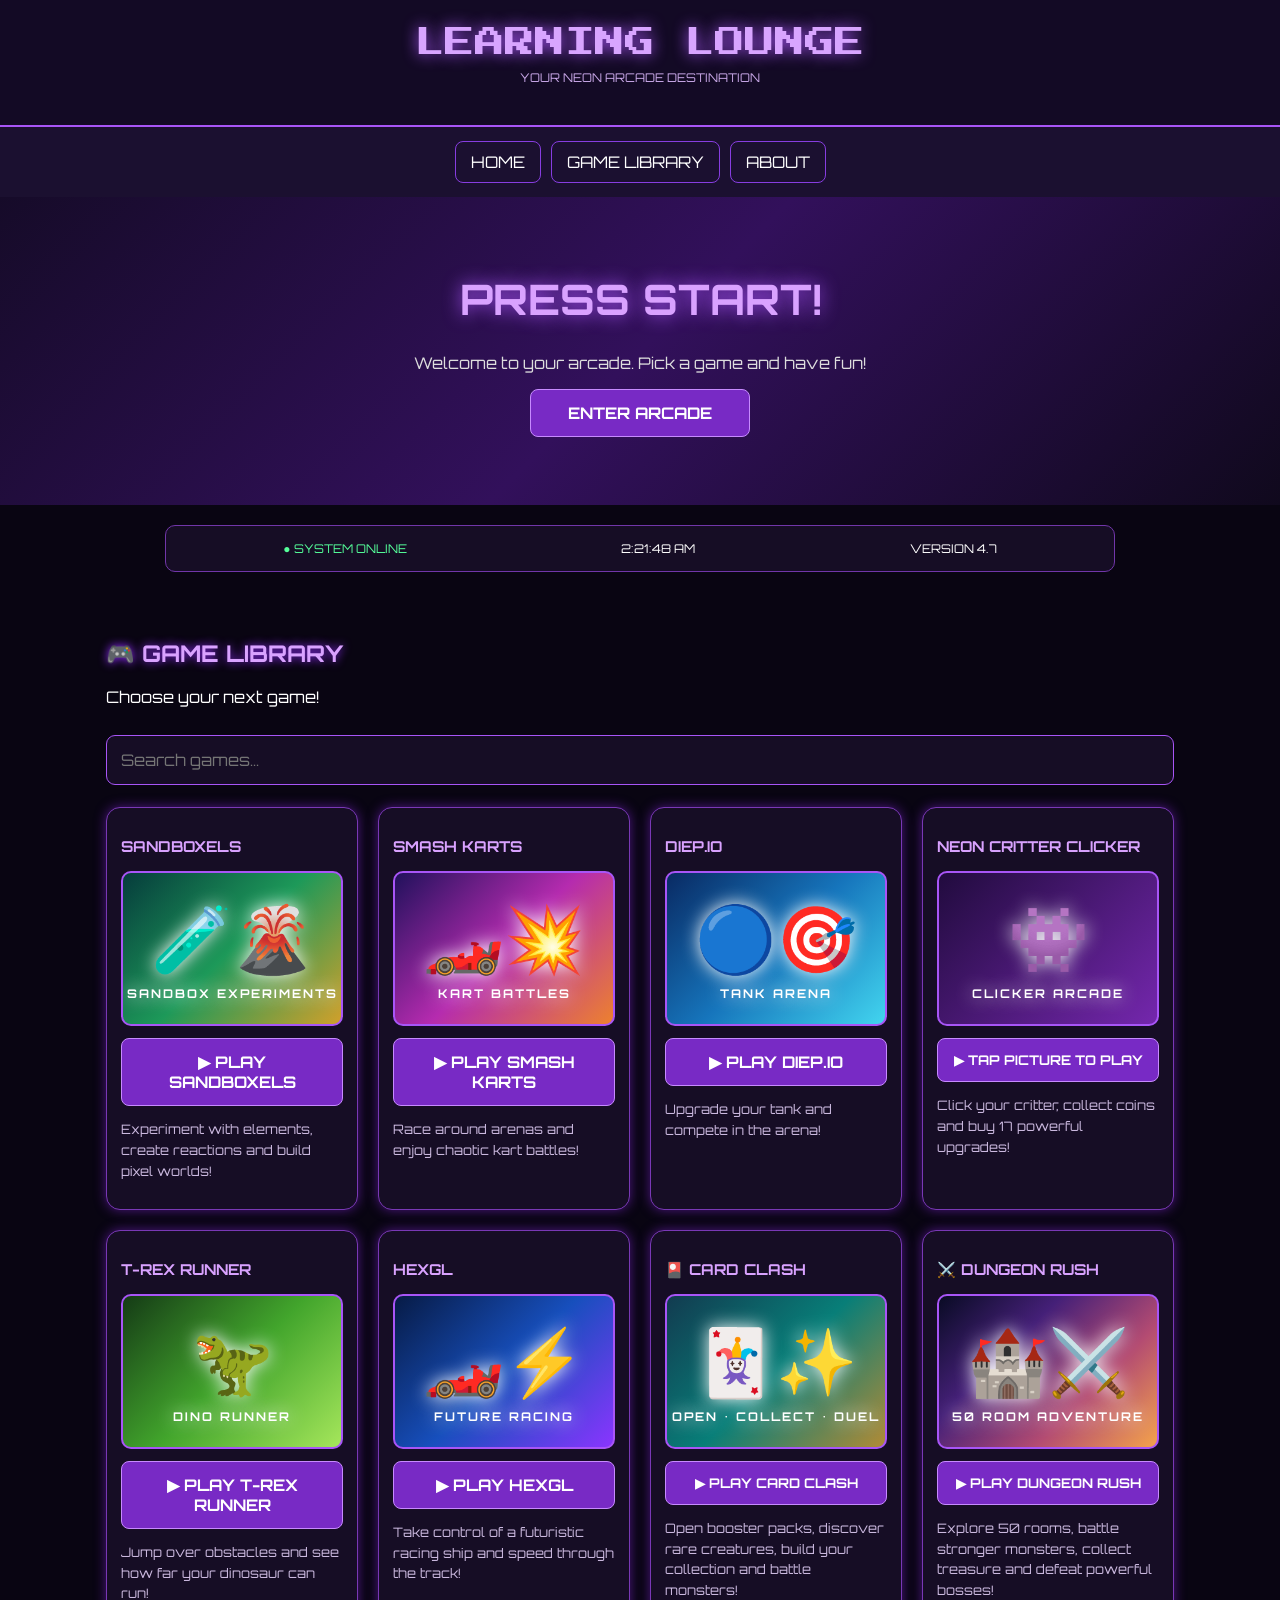
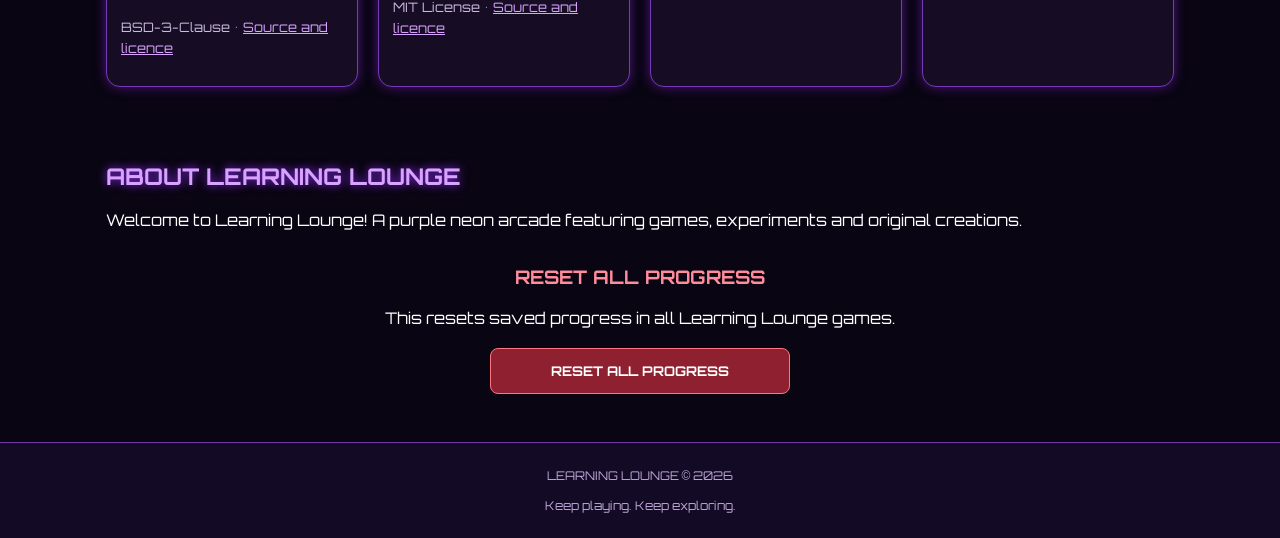
==== commit 25ee948c: "index.html" ====
--- a/index.html
+++ b/index.html
@@ -1,3 +1,4 @@
+
 <!DOCTYPE html>
 <html lang="en">
 <head>
@@ -6,8 +7,6 @@
 <meta name="theme-color" content="#090512">
 <title>Learning Lounge 4.7</title>
 <link rel="stylesheet" href="style.css">
-<script src="games/neon-racing.js" defer></script>
-<script src="games/rhythm-jumper.js" defer></script>
 <script src="script.js" defer></script>
 </head>
 <body>
@@ -35,7 +34,6 @@
   <span>VERSION 4.7</span>
 </div>
 
-<!-- ONE BIG GAME AREA -->
 <section id="library">
   <h2 class="section-title">🎮 GAME LIBRARY</h2>
   <p>Choose your next game!</p>
@@ -116,24 +114,6 @@
         <span class="play-button">▶ PLAY DUNGEON RUSH</span>
       </button>
       <p>Explore 50 rooms, battle stronger monsters, collect treasure and defeat powerful bosses!</p>
-    </div>
-
-    <div class="game-card" data-name="neon racing car arcade">
-      <h3>🏁 NEON RACING</h3>
-      <button class="game-card-open" onclick="openNeonRacing()">
-        <div class="game-picture racing-art">🏎️💨<small>NEON SPEEDWAY</small></div>
-        <span class="play-button">▶ PLAY NEON RACING</span>
-      </button>
-      <p>Dodge obstacles, collect coins and race for your highest score!</p>
-    </div>
-
-    <div class="game-card" data-name="rhythm jumper jumping platform arcade">
-      <h3>🎵 RHYTHM JUMPER</h3>
-      <button class="game-card-open" onclick="openRhythmJumper()">
-        <div class="game-picture rhythm-art">🎵🟣<small>JUMP TO THE BEAT</small></div>
-        <span class="play-button">▶ PLAY RHYTHM JUMPER</span>
-      </button>
-      <p>Jump across platforms, avoid obstacles and beat your high score!</p>
     </div>
 
   </div>
@@ -301,48 +281,5 @@
   </div>
 </div>
 
-<!-- NEON RACING -->
-<div class="game-window" id="neonRacingGame">
-  <div class="game-top">
-    <h2>🏁 NEON RACING</h2>
-    <div>
-      <button onclick="fullscreen('neonRacingGame')">⛶ FULL SCREEN</button>
-      <button onclick="closeNeonRacing()">✕ CLOSE GAME</button>
-    </div>
-  </div>
-  <div class="new-game-wrap">
-    <div id="racingStats"></div>
-    <canvas id="neonRacingCanvas" width="480" height="720"></canvas>
-    <div class="new-game-controls">
-      <button id="racingLeft">◀ LEFT</button>
-      <button id="racingStart">START / RESTART</button>
-      <button id="racingRight">RIGHT ▶</button>
-    </div>
-    <p class="new-game-help">Use the arrow keys or buttons to steer. Dodge traffic and collect coins!</p>
-  </div>
-</div>
-
-<!-- RHYTHM JUMPER -->
-<div class="game-window" id="rhythmJumperGame">
-  <div class="game-top">
-    <h2>🎵 RHYTHM JUMPER</h2>
-    <div>
-      <button onclick="fullscreen('rhythmJumperGame')">⛶ FULL SCREEN</button>
-      <button onclick="closeRhythmJumper()">✕ CLOSE GAME</button>
-    </div>
-  </div>
-  <div class="new-game-wrap">
-    <div id="rhythmStats"></div>
-    <canvas id="rhythmJumperCanvas" width="480" height="720"></canvas>
-    <div class="new-game-controls">
-      <button id="rhythmLeft">◀ LEFT</button>
-      <button id="rhythmJump">JUMP ▲</button>
-      <button id="rhythmRight">RIGHT ▶</button>
-      <button id="rhythmStart">START / RESTART</button>
-    </div>
-    <p class="new-game-help">Jump between platforms, avoid hazards and try to beat your best score!</p>
-  </div>
-</div>
-
 </body>
 </html>
--- a/style.css
+++ b/style.css
@@ -0,0 +1,974 @@
+
+@import url('https://fonts.googleapis.com/css2?family=Press+Start+2P&family=Orbitron:wght@400;700;900&display=swap');
+
+* {
+  box-sizing: border-box;
+}
+
+html {
+  scroll-behavior: smooth;
+}
+
+body {
+  margin: 0;
+  background: #090512;
+  color: white;
+  font-family: Orbitron, Arial, sans-serif;
+}
+
+button,
+input {
+  font-family: inherit;
+}
+
+button {
+  -webkit-tap-highlight-color: transparent;
+}
+
+header {
+  text-align: center;
+  padding: 28px 12px;
+  background: #130a25;
+  border-bottom: 2px solid #a855f7;
+}
+
+.logo {
+  color: #d8a5ff;
+  font-family: 'Press Start 2P', monospace;
+  font-size: clamp(17px, 4vw, 30px);
+  text-shadow: 0 0 15px #a855f7;
+}
+
+header p {
+  color: #c9a8e8;
+  font-size: 12px;
+}
+
+nav {
+  display: flex;
+  justify-content: center;
+  flex-wrap: wrap;
+  gap: 10px;
+  padding: 14px;
+  background: #1b1030;
+}
+
+nav a {
+  color: white;
+  text-decoration: none;
+  padding: 10px 15px;
+  border: 1px solid #873de0;
+  border-radius: 8px;
+}
+
+nav a:hover {
+  background: #7025b5;
+}
+
+.hero {
+  text-align: center;
+  padding: 48px 15px;
+  background: linear-gradient(135deg, #160b29, #32105b, #10091d);
+}
+
+.hero h1 {
+  color: #d9a2ff;
+  font-size: clamp(25px, 5vw, 42px);
+  text-shadow: 0 0 18px #a855f7;
+}
+
+.hero p {
+  color: #ddd;
+}
+
+.hero-button {
+  max-width: 220px;
+  margin: 20px auto;
+}
+
+.status {
+  margin: 20px auto;
+  max-width: 950px;
+  padding: 15px;
+  background: #160d25;
+  border: 1px solid #7136a9;
+  border-radius: 10px;
+  display: flex;
+  justify-content: space-around;
+  flex-wrap: wrap;
+  gap: 10px;
+  font-size: 12px;
+}
+
+.online {
+  color: #55ff9a;
+}
+
+section {
+  max-width: 1100px;
+  margin: auto;
+  padding: 28px 16px;
+}
+
+.section-title {
+  color: #d9a2ff;
+  font-size: 23px;
+  text-shadow: 0 0 10px #922cff;
+}
+
+#search {
+  width: 100%;
+  padding: 14px;
+  margin: 12px 0 22px;
+  background: #160d25;
+  border: 1px solid #a855f7;
+  border-radius: 9px;
+  color: white;
+  font-size: 16px;
+}
+
+#search:focus {
+  outline: 2px solid #d9a2ff;
+}
+
+.games {
+  display: grid;
+  grid-template-columns: repeat(auto-fit, minmax(230px, 1fr));
+  gap: 20px;
+}
+
+.game-card {
+  min-width: 0;
+  background: #160d25;
+  border: 1px solid #7938b5;
+  border-radius: 14px;
+  padding: 14px;
+  box-shadow: 0 0 12px #4c1680;
+  transition: transform .2s, box-shadow .2s;
+}
+
+.game-card:hover {
+  transform: translateY(-4px);
+  box-shadow: 0 0 22px #963dff;
+}
+
+.game-card h3 {
+  color: #d9a2ff;
+  font-size: 15px;
+}
+
+.game-card p {
+  color: #cbb9df;
+  font-size: 13px;
+  line-height: 1.6;
+}
+
+.game-link {
+  display: block;
+  text-decoration: none;
+  color: white;
+}
+
+.game-card-open {
+  display: block;
+  width: 100%;
+  padding: 0;
+  border: 0;
+  background: none;
+  color: white;
+  cursor: pointer;
+  text-align: left;
+}
+
+.game-picture {
+  height: 155px;
+  width: 100%;
+  border-radius: 10px;
+  border: 2px solid #a855f7;
+  display: flex;
+  align-items: center;
+  justify-content: center;
+  flex-direction: column;
+  gap: 8px;
+  overflow: hidden;
+  font-size: 65px;
+  text-shadow: 0 0 18px white;
+  transition: transform .2s, filter .2s;
+}
+
+.game-card:hover .game-picture {
+  filter: brightness(1.2);
+}
+
+.game-picture small {
+  font-size: 12px;
+  font-weight: bold;
+  letter-spacing: 2px;
+}
+
+.sandbox-art {
+  background: linear-gradient(135deg, #063c3c, #1d9959, #d1a02b);
+}
+
+.smash-art {
+  background: linear-gradient(135deg, #21115c, #b52baf, #ed812e);
+}
+
+.diep-art {
+  background: linear-gradient(135deg, #092a63, #1675bc, #42d5ef);
+}
+
+.critter-art {
+  background: linear-gradient(135deg, #210b3e, #7427ad);
+}
+
+.trex-art {
+  background: linear-gradient(135deg, #153b16, #42a52c, #a5e65b);
+}
+
+.hexgl-art {
+  background: linear-gradient(135deg, #071b46, #174fbd, #8a35ff);
+}
+
+.cards-art {
+  background: linear-gradient(135deg, #123b50, #087e78, #b18b36);
+}
+
+.dungeon-art {
+  background: linear-gradient(135deg, #090b24, #452078, #b34b72, #f4a34b);
+}
+
+.racing-art {
+  background: linear-gradient(135deg, #07152f, #087fbb, #7c2cff, #ff3d91);
+}
+
+.rhythm-art {
+  background: linear-gradient(135deg, #170b40, #6626c5, #e13b9b, #27c9dc);
+}
+
+.play-button,
+.action-button {
+  display: block;
+  width: 100%;
+  margin-top: 12px;
+  padding: 13px;
+  background: #782ac5;
+  border: 1px solid #c78aff;
+  border-radius: 8px;
+  color: white;
+  font-weight: bold;
+  text-align: center;
+  cursor: pointer;
+  font-family: Orbitron;
+  text-decoration: none;
+}
+
+.play-button:hover,
+.action-button:hover {
+  background: #963dff;
+}
+
+.license-note {
+  color: #a995bd;
+  font-size: 10px;
+  line-height: 1.5;
+}
+
+.license-note a {
+  color: #d9a2ff;
+}
+
+.reset-heading {
+  color: #ff8b9b;
+  text-align: center;
+  margin-top: 35px;
+}
+
+.center-text {
+  text-align: center;
+}
+
+.reset-progress-button {
+  display: block;
+  width: 100%;
+  max-width: 300px;
+  margin: 20px auto;
+  padding: 14px;
+  background: #8e202f;
+  border: 1px solid #ff7585;
+  border-radius: 8px;
+  color: white;
+  font-family: Orbitron;
+  font-weight: bold;
+  cursor: pointer;
+}
+
+.reset-progress-button:hover {
+  background: #bd3047;
+}
+
+footer {
+  text-align: center;
+  padding: 25px;
+  background: #130a25;
+  border-top: 1px solid #7136a9;
+  color: #bda6d5;
+  font-size: 12px;
+}
+
+/* ALL GAME WINDOWS */
+
+.game-window {
+  display: none;
+  position: fixed;
+  z-index: 20;
+  inset: 0;
+  background: #080410;
+  overflow: auto;
+  padding: 12px;
+}
+
+.game-top {
+  display: flex;
+  align-items: center;
+  justify-content: space-between;
+  gap: 8px;
+  flex-wrap: wrap;
+  max-width: 1000px;
+  margin: 0 auto 15px;
+}
+
+.game-top h2 {
+  color: #d9a2ff;
+  font-size: 18px;
+}
+
+.game-top button {
+  padding: 10px;
+  border: 1px solid #a855f7;
+  background: #35115b;
+  color: white;
+  border-radius: 7px;
+  cursor: pointer;
+}
+
+.game-top button:hover {
+  background: #782ac5;
+}
+
+/* NEON CRITTER CLICKER */
+
+#clickerScreen {
+  max-width: 900px;
+  margin: auto;
+  text-align: center;
+}
+
+#coinCount {
+  font-size: 27px;
+  color: #ffe66d;
+  margin: 15px;
+}
+
+.critter {
+  font-size: 100px;
+  cursor: pointer;
+  user-select: none;
+  display: inline-block;
+  padding: 25px;
+  border-radius: 50%;
+  background: #211039;
+  border: 3px solid #b45cff;
+  box-shadow: 0 0 30px #9b37ff;
+  margin: 20px;
+}
+
+.critter:active {
+  transform: scale(.94);
+}
+
+.upgrade-heading {
+  color: #d9a2ff;
+}
+
+.upgrades {
+  display: grid;
+  grid-template-columns: repeat(auto-fit, minmax(210px, 1fr));
+  gap: 10px;
+  margin: 20px auto;
+  text-align: left;
+}
+
+.upgrade {
+  background: #190d2a;
+  border: 1px solid #7439a7;
+  border-radius: 9px;
+  padding: 12px;
+}
+
+.upgrade p {
+  font-size: 12px;
+  color: #cbb9df;
+}
+
+.upgrade button {
+  width: 100%;
+  margin-top: 8px;
+  padding: 10px;
+  background: #7025b5;
+  color: white;
+  border: 0;
+  border-radius: 7px;
+  cursor: pointer;
+}
+
+.upgrade button:disabled {
+  opacity: .4;
+  cursor: not-allowed;
+}
+
+/* CARD CLASH */
+
+#cardGame {
+  z-index: 30;
+  background: radial-gradient(ellipse at 50% 0%, #174b58, #07131f 85%);
+}
+
+.card-game-content {
+  max-width: 1000px;
+  margin: auto;
+  text-align: center;
+}
+
+.card-logo {
+  font-family: 'Press Start 2P';
+  color: #8effe6;
+  font-size: clamp(20px, 5vw, 32px);
+  margin: 25px 0;
+}
+
+.card-coins {
+  color: #ffe66d;
+  font-size: 23px;
+  margin: 18px;
+}
+
+.card-tabs {
+  display: flex;
+  justify-content: center;
+  flex-wrap: wrap;
+  gap: 9px;
+  margin: 20px 0;
+}
+
+.card-tabs button,
+.card-button {
+  padding: 12px 16px;
+  background: #123744;
+  border: 1px solid #3b9998;
+  border-radius: 8px;
+  color: white;
+  font-family: Orbitron;
+  font-weight: bold;
+  cursor: pointer;
+  margin: 5px;
+}
+
+.card-tabs button.active,
+.card-tabs button:hover,
+.card-button:hover {
+  background: #087e78;
+}
+
+.card-panel {
+  display: none;
+  background: #102b3a;
+  border: 1px solid #327b83;
+  border-radius: 14px;
+  padding: 18px;
+  margin: 15px 0;
+}
+
+.card-panel.active {
+  display: block;
+}
+
+.card-grid {
+  display: grid;
+  grid-template-columns: repeat(auto-fit, minmax(145px, 1fr));
+  gap: 13px;
+  margin-top: 18px;
+}
+
+.collect-card {
+  border: 2px solid #777;
+  border-radius: 11px;
+  padding: 12px 7px;
+  background: #102532;
+  overflow: hidden;
+}
+
+.collect-card h3 {
+  font-size: 12px;
+}
+
+.collect-card p {
+  font-size: 10px;
+  color: #d5c7e4;
+}
+
+.collect-card button {
+  width: 100%;
+  padding: 9px;
+  margin-top: 7px;
+  border: 0;
+  border-radius: 6px;
+  background: #087e78;
+  color: white;
+  font-family: Orbitron;
+  font-size: 10px;
+  cursor: pointer;
+}
+
+.creature-art {
+  height: 100px;
+  display: flex;
+  justify-content: center;
+  align-items: center;
+  margin: 9px 0;
+  border-radius: 10px;
+  font-size: 65px;
+  background: radial-gradient(circle, #5c9fa0, #102532);
+}
+
+.rarity-common { border-color: #aeb5c2; }
+.rarity-uncommon { border-color: #45d483; }
+.rarity-rare { border-color: #42a5ff; }
+.rarity-epic { border-color: #bd72ff; }
+.rarity-legendary { border-color: #ffd04c; }
+.rarity-mythic { border-color: #ff668e; }
+.rarity-godly { border-color: #ffb52e; }
+.rarity-secret { border-color: #ff347e; }
+
+.card-info,
+.duel-info {
+  color: #a9d8d7;
+  font-size: 12px;
+  line-height: 1.7;
+}
+
+#packResults {
+  display: grid;
+  grid-template-columns: repeat(auto-fit, minmax(125px, 1fr));
+  gap: 12px;
+  margin: 20px 0;
+}
+
+.pack-result-card {
+  border: 2px solid #888;
+  border-radius: 10px;
+  padding: 12px;
+  background: #193d4b;
+}
+
+#packMessage,
+#duelMessage {
+  min-height: 25px;
+  color: #b9fff0;
+}
+
+.duel-pick-grid {
+  display: grid;
+  grid-template-columns: repeat(auto-fit, minmax(135px, 1fr));
+  gap: 10px;
+  margin: 18px 0;
+}
+
+.duel-pick {
+  background: #142f3c;
+  border: 2px solid #347d86;
+  border-radius: 12px;
+  padding: 12px;
+  color: white;
+  cursor: pointer;
+  font-family: Orbitron;
+}
+
+.duel-pick.selected {
+  border-color: #8effe6;
+  background: #12665f;
+}
+
+.duel-fighters {
+  display: grid;
+  grid-template-columns: 1fr 1fr;
+  gap: 12px;
+  margin: 20px 0;
+}
+
+.duel-fighter {
+  background: #142f3c;
+  border: 2px solid #347d86;
+  border-radius: 12px;
+  padding: 12px;
+}
+
+.duel-monster {
+  font-size: 55px;
+  margin: 10px;
+}
+
+.duel-health {
+  height: 15px;
+  background: #07131f;
+  border-radius: 20px;
+  overflow: hidden;
+}
+
+.duel-health-fill {
+  height: 100%;
+  background: #13b96e;
+  transition: width .3s;
+}
+
+.duel-log {
+  min-height: 65px;
+  padding: 14px;
+  background: #071c28;
+  border: 1px solid #347d86;
+  border-radius: 10px;
+  color: #b9fff0;
+}
+
+/* DUNGEON RUSH */
+
+#dungeonGame {
+  z-index: 35;
+  background: radial-gradient(ellipse at top, #24103d, #090817 70%);
+}
+
+#dungeonGame .game-top h2 {
+  color: #ffc16b;
+}
+
+.dungeon-wrap {
+  max-width: 900px;
+  margin: auto;
+  text-align: center;
+}
+
+.dungeon-title {
+  font-family: 'Press Start 2P';
+  color: #ffc16b;
+  font-size: clamp(17px, 4vw, 27px);
+  text-shadow: 0 0 15px #ff853b;
+  margin: 14px;
+}
+
+.dungeon-subtitle {
+  color: #d5b8e9;
+  font-size: 12px;
+  line-height: 1.7;
+}
+
+.dungeon-hud {
+  display: flex;
+  justify-content: space-around;
+  flex-wrap: wrap;
+  gap: 10px;
+  background: #170f29;
+  border: 1px solid #8051a7;
+  border-radius: 10px;
+  padding: 12px;
+  margin: 12px 0;
+  color: #ffe6a6;
+  font-size: 12px;
+}
+
+#dungeonCanvas {
+  display: block;
+  width: 100%;
+  max-width: 768px;
+  height: auto;
+  margin: 10px auto;
+  border: 3px solid #a56add;
+  border-radius: 8px;
+  background: #080817;
+  image-rendering: pixelated;
+  touch-action: none;
+}
+
+.dungeon-message {
+  min-height: 25px;
+  color: #ffdc93;
+  font-size: 12px;
+  line-height: 1.6;
+}
+
+.dungeon-controls {
+  display: flex;
+  justify-content: center;
+  align-items: center;
+  gap: 24px;
+  flex-wrap: wrap;
+  margin: 14px auto;
+}
+
+.dpad {
+  display: grid;
+  grid-template-columns: 48px 48px 48px;
+  grid-template-rows: 48px 48px 48px;
+  gap: 4px;
+}
+
+.dpad button,
+.attack-touch {
+  background: linear-gradient(145deg, #59317d, #28163f);
+  border: 2px solid #c18bff;
+  border-radius: 9px;
+  color: white;
+  font-size: 20px;
+  font-weight: bold;
+  touch-action: none;
+  user-select: none;
+}
+
+.dpad .up { grid-column: 2; grid-row: 1; }
+.dpad .left { grid-column: 1; grid-row: 2; }
+.dpad .right { grid-column: 3; grid-row: 2; }
+.dpad .down { grid-column: 2; grid-row: 3; }
+
+.attack-touch {
+  width: 95px;
+  height: 95px;
+  border-radius: 50%;
+  background: linear-gradient(145deg, #a34b3a, #5a1b38);
+  border-color: #ffad7c;
+  font-size: 13px;
+}
+
+.dungeon-shop-heading {
+  color: #ffc16b;
+}
+
+.dungeon-shop {
+  display: grid;
+  grid-template-columns: repeat(auto-fit, minmax(180px, 1fr));
+  gap: 10px;
+  margin: 15px 0;
+}
+
+.dungeon-upgrade {
+  background: #1a1029;
+  border: 1px solid #8756ad;
+  border-radius: 9px;
+  padding: 12px;
+}
+
+.dungeon-upgrade p {
+  font-size: 11px;
+  color: #d7c3e9;
+  line-height: 1.5;
+}
+
+.dungeon-upgrade button {
+  width: 100%;
+  padding: 10px;
+  border: 1px solid #d3a2ff;
+  border-radius: 7px;
+  background: #66309a;
+  color: white;
+  font-family: Orbitron;
+  font-weight: bold;
+  cursor: pointer;
+}
+
+.dungeon-upgrade button:disabled {
+  opacity: .4;
+}
+
+.dungeon-actions {
+  display: flex;
+  justify-content: center;
+  gap: 10px;
+  flex-wrap: wrap;
+}
+
+.dungeon-actions button {
+  padding: 11px 15px;
+  background: #59317d;
+  border: 1px solid #c18bff;
+  color: white;
+  border-radius: 8px;
+  font-family: Orbitron;
+  cursor: pointer;
+}
+
+/* NEW GAMES */
+
+.new-game-wrap {
+  width: 100%;
+  max-width: 650px;
+  margin: auto;
+  text-align: center;
+}
+
+#racingStats,
+#rhythmStats {
+  display: flex;
+  justify-content: center;
+  flex-wrap: wrap;
+  gap: 12px;
+  margin: 10px auto;
+  padding: 13px;
+  background: #190d2b;
+  border: 1px solid #8c48c5;
+  border-radius: 10px;
+  color: #e8caff;
+  font-size: 13px;
+}
+
+#neonRacingCanvas,
+#rhythmJumperCanvas {
+  display: block;
+  width: 100%;
+  max-width: 480px;
+  height: auto;
+  margin: 12px auto;
+  border: 3px solid #a855f7;
+  border-radius: 12px;
+  background: #080817;
+  box-shadow: 0 0 22px #6622a8;
+  touch-action: none;
+}
+
+.new-game-controls {
+  display: flex;
+  justify-content: center;
+  flex-wrap: wrap;
+  gap: 10px;
+  margin: 15px auto;
+}
+
+.new-game-controls button {
+  min-width: 95px;
+  padding: 13px 16px;
+  background: linear-gradient(135deg, #7025b5, #39115f);
+  border: 1px solid #d19aff;
+  border-radius: 9px;
+  color: white;
+  font-weight: bold;
+  cursor: pointer;
+  touch-action: none;
+  user-select: none;
+}
+
+.new-game-controls button:hover {
+  background: #963dff;
+}
+
+.new-game-controls button:active {
+  transform: scale(.96);
+}
+
+.new-game-help {
+  color: #cbb9df;
+  font-size: 12px;
+  line-height: 1.7;
+  margin: 12px auto 25px;
+}
+
+/* MOBILE */
+
+@media (max-width: 600px) {
+  header {
+    padding: 22px 10px;
+  }
+
+  nav {
+    gap: 7px;
+  }
+
+  nav a {
+    padding: 9px 11px;
+    font-size: 12px;
+  }
+
+  .hero {
+    padding: 35px 12px;
+  }
+
+  .games {
+    grid-template-columns: repeat(auto-fit, minmax(145px, 1fr));
+    gap: 12px;
+  }
+
+  .game-card {
+    padding: 10px;
+  }
+
+  .game-card h3 {
+    font-size: 12px;
+  }
+
+  .game-picture {
+    height: 125px;
+    font-size: 48px;
+  }
+
+  .game-picture small {
+    font-size: 9px;
+    letter-spacing: 1px;
+  }
+
+  .play-button {
+    padding: 11px 7px;
+    font-size: 11px;
+  }
+
+  .card-grid {
+    grid-template-columns: repeat(2, minmax(0, 1fr));
+  }
+
+  .card-panel {
+    padding: 12px;
+  }
+
+  .duel-fighters {
+    grid-template-columns: 1fr 1fr;
+  }
+
+  .dungeon-controls {
+    gap: 12px;
+  }
+
+  .dpad {
+    grid-template-columns: 43px 43px 43px;
+    grid-template-rows: 43px 43px 43px;
+  }
+
+  .game-top h2 {
+    font-size: 14px;
+  }
+
+  .game-top button {
+    padding: 8px;
+    font-size: 11px;
+  }
+
+  .new-game-controls button {
+    min-width: 85px;
+    padding: 12px 10px;
+    font-size: 11px;
+  }
+}
+
+@media (max-width: 360px) {
+  .games {
+    grid-template-columns: 1fr;
+  }
+
+  .game-picture {
+    height: 150px;
+  }
+}
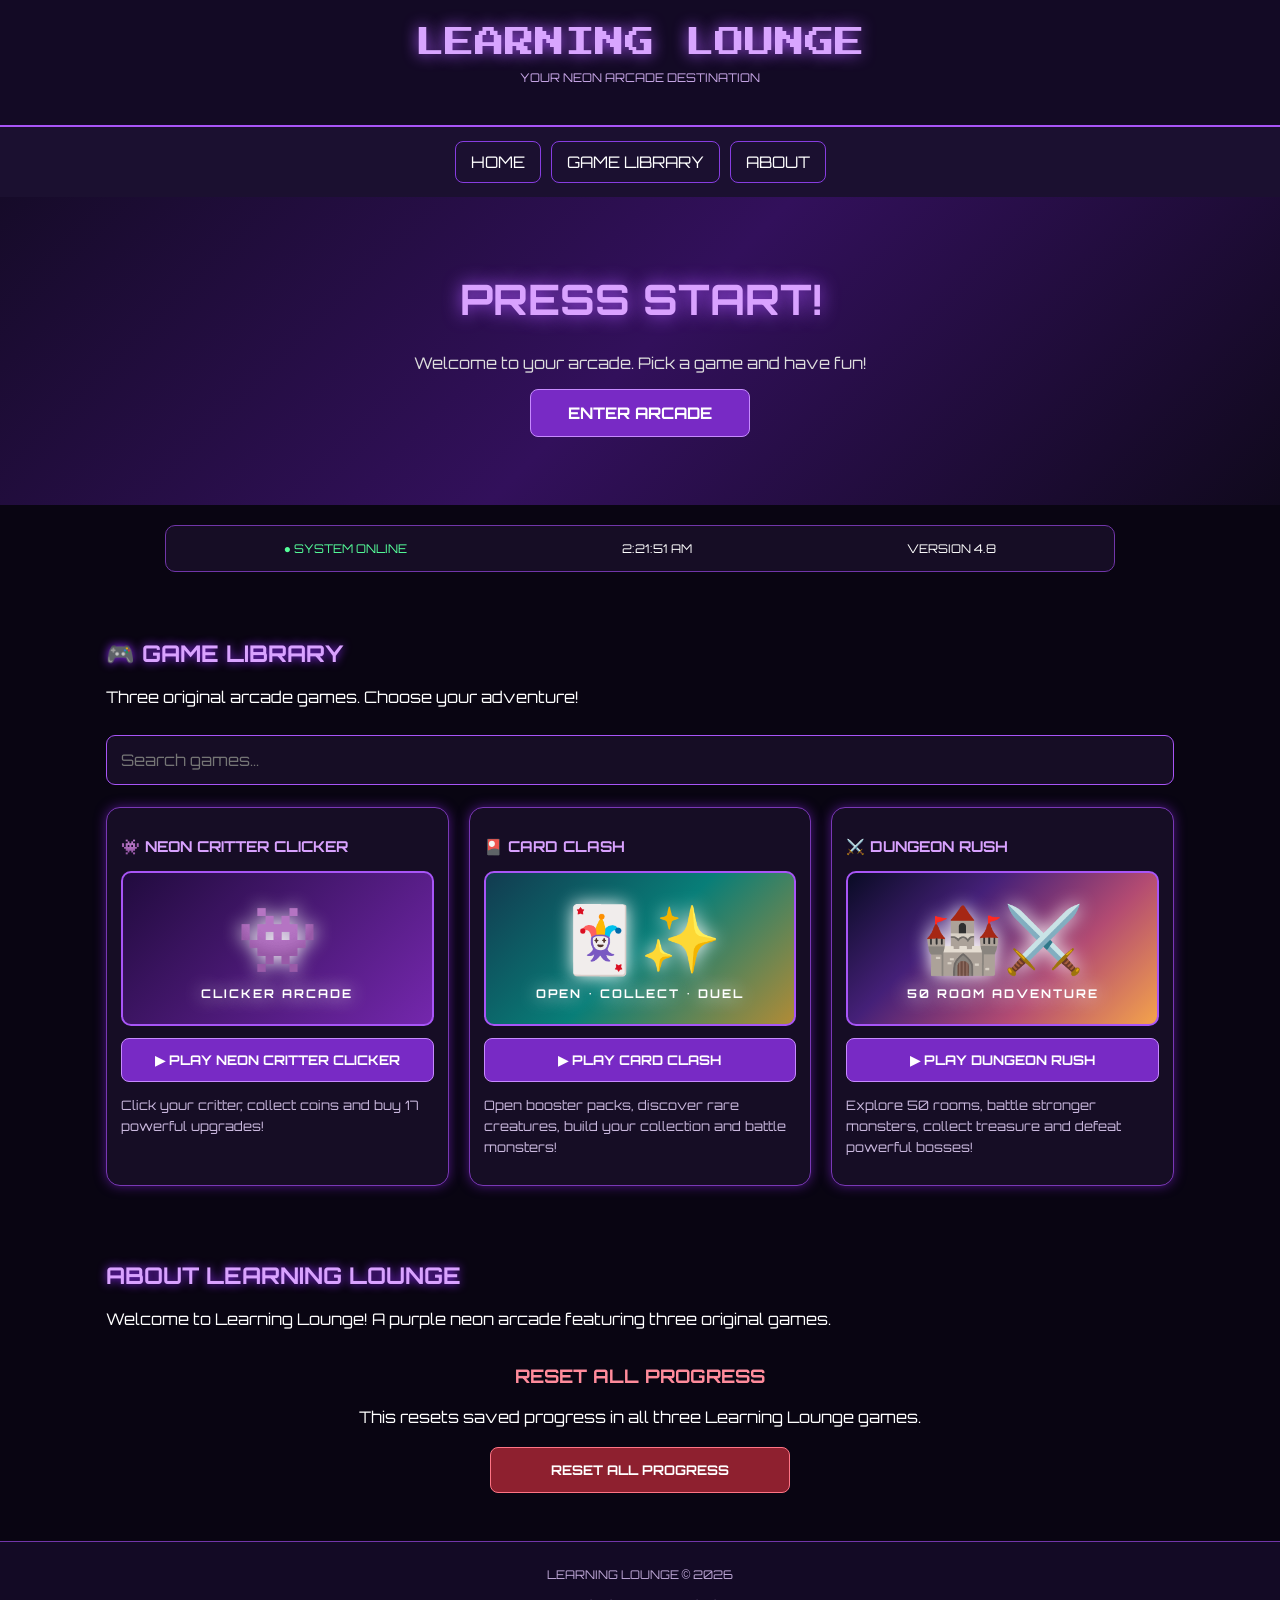
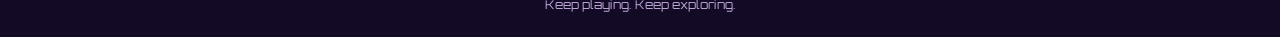
==== commit c4521b88: "index.html" ====
--- a/index.html
+++ b/index.html
@@ -5,7 +5,7 @@
 <meta charset="UTF-8">
 <meta name="viewport" content="width=device-width, initial-scale=1">
 <meta name="theme-color" content="#090512">
-<title>Learning Lounge 4.7</title>
+<title>Learning Lounge 4.8</title>
 <link rel="stylesheet" href="style.css">
 <script src="script.js" defer></script>
 </head>
@@ -31,86 +31,52 @@
 <div class="status">
   <span class="online">● SYSTEM ONLINE</span>
   <span id="clock"></span>
-  <span>VERSION 4.7</span>
-</div>
-
+  <span>VERSION 4.8</span>
+</div>
+
+<!-- GAME LIBRARY -->
 <section id="library">
   <h2 class="section-title">🎮 GAME LIBRARY</h2>
-  <p>Choose your next game!</p>
+  <p>Three original arcade games. Choose your adventure!</p>
 
   <input id="search" type="text" placeholder="Search games...">
 
   <div class="games" id="gameList">
 
-    <div class="game-card" data-name="sandboxels sandbox simulation">
-      <h3>SANDBOXELS</h3>
-      <a class="game-link" href="https://neal.fun/sandboxels/" target="_blank" rel="noopener noreferrer">
-        <div class="game-picture sandbox-art">🧪🌋<small>SANDBOX EXPERIMENTS</small></div>
-        <span class="play-button">▶ PLAY SANDBOXELS</span>
-      </a>
-      <p>Experiment with elements, create reactions and build pixel worlds!</p>
-    </div>
-
-    <div class="game-card" data-name="smash karts racing cars battle">
-      <h3>SMASH KARTS</h3>
-      <a class="game-link" href="https://smashkarts.io/" target="_blank" rel="noopener noreferrer">
-        <div class="game-picture smash-art">🏎️💥<small>KART BATTLES</small></div>
-        <span class="play-button">▶ PLAY SMASH KARTS</span>
-      </a>
-      <p>Race around arenas and enjoy chaotic kart battles!</p>
-    </div>
-
-    <div class="game-card" data-name="diep io tank shooter">
-      <h3>DIEP.IO</h3>
-      <a class="game-link" href="https://diep.io/" target="_blank" rel="noopener noreferrer">
-        <div class="game-picture diep-art">🔵🎯<small>TANK ARENA</small></div>
-        <span class="play-button">▶ PLAY DIEP.IO</span>
-      </a>
-      <p>Upgrade your tank and compete in the arena!</p>
-    </div>
-
-    <div class="game-card" data-name="neon critter clicker arcade">
-      <h3>NEON CRITTER CLICKER</h3>
+    <!-- NEON CRITTER CLICKER -->
+    <div class="game-card" data-name="neon critter clicker arcade coins upgrades">
+      <h3>👾 NEON CRITTER CLICKER</h3>
       <button class="game-card-open" onclick="openGame()">
-        <div class="game-picture critter-art">👾<small>CLICKER ARCADE</small></div>
-        <span class="play-button">▶ TAP PICTURE TO PLAY</span>
+        <div class="game-picture critter-art">
+          👾
+          <small>CLICKER ARCADE</small>
+        </div>
+        <span class="play-button">▶ PLAY NEON CRITTER CLICKER</span>
       </button>
       <p>Click your critter, collect coins and buy 17 powerful upgrades!</p>
     </div>
 
-    <div class="game-card" data-name="t rex trex dinosaur runner">
-      <h3>T-REX RUNNER</h3>
-      <a class="game-link" href="https://wayou.github.io/t-rex-runner/" target="_blank" rel="noopener noreferrer">
-        <div class="game-picture trex-art">🦖<small>DINO RUNNER</small></div>
-        <span class="play-button">▶ PLAY T-REX RUNNER</span>
-      </a>
-      <p>Jump over obstacles and see how far your dinosaur can run!</p>
-      <p class="license-note">BSD-3-Clause • <a href="https://github.com/wayou/t-rex-runner" target="_blank" rel="noopener noreferrer">Source and licence</a></p>
-    </div>
-
-    <div class="game-card" data-name="hexgl racing futuristic spaceship">
-      <h3>HEXGL</h3>
-      <a class="game-link" href="https://hexgl.bkcore.com/play/" target="_blank" rel="noopener noreferrer">
-        <div class="game-picture hexgl-art">🏎️⚡<small>FUTURE RACING</small></div>
-        <span class="play-button">▶ PLAY HEXGL</span>
-      </a>
-      <p>Take control of a futuristic racing ship and speed through the track!</p>
-      <p class="license-note">MIT License • <a href="https://github.com/BKcore/HexGL" target="_blank" rel="noopener noreferrer">Source and licence</a></p>
-    </div>
-
+    <!-- CARD CLASH -->
     <div class="game-card" data-name="card clash trading cards booster collector monster duel">
       <h3>🎴 CARD CLASH</h3>
       <button class="game-card-open" onclick="openCardClash()">
-        <div class="game-picture cards-art">🃏✨<small>OPEN • COLLECT • DUEL</small></div>
+        <div class="game-picture cards-art">
+          🃏✨
+          <small>OPEN • COLLECT • DUEL</small>
+        </div>
         <span class="play-button">▶ PLAY CARD CLASH</span>
       </button>
       <p>Open booster packs, discover rare creatures, build your collection and battle monsters!</p>
     </div>
 
+    <!-- DUNGEON RUSH -->
     <div class="game-card" data-name="dungeon rush dungeon crawler pixel art monsters boss adventure 50 rooms">
       <h3>⚔️ DUNGEON RUSH</h3>
       <button class="game-card-open" onclick="openDungeon()">
-        <div class="game-picture dungeon-art">🏰⚔️<small>50 ROOM ADVENTURE</small></div>
+        <div class="game-picture dungeon-art">
+          🏰⚔️
+          <small>50 ROOM ADVENTURE</small>
+        </div>
         <span class="play-button">▶ PLAY DUNGEON RUSH</span>
       </button>
       <p>Explore 50 rooms, battle stronger monsters, collect treasure and defeat powerful bosses!</p>
@@ -119,12 +85,13 @@
   </div>
 </section>
 
+<!-- ABOUT AND RESET -->
 <section id="about">
   <h2 class="section-title">ABOUT LEARNING LOUNGE</h2>
-  <p>Welcome to Learning Lounge! A purple neon arcade featuring games, experiments and original creations.</p>
+  <p>Welcome to Learning Lounge! A purple neon arcade featuring three original games.</p>
 
   <h3 class="reset-heading">RESET ALL PROGRESS</h3>
-  <p class="center-text">This resets saved progress in all Learning Lounge games.</p>
+  <p class="center-text">This resets saved progress in all three Learning Lounge games.</p>
   <button class="reset-progress-button" onclick="resetProgress()">RESET ALL PROGRESS</button>
 </section>
 
